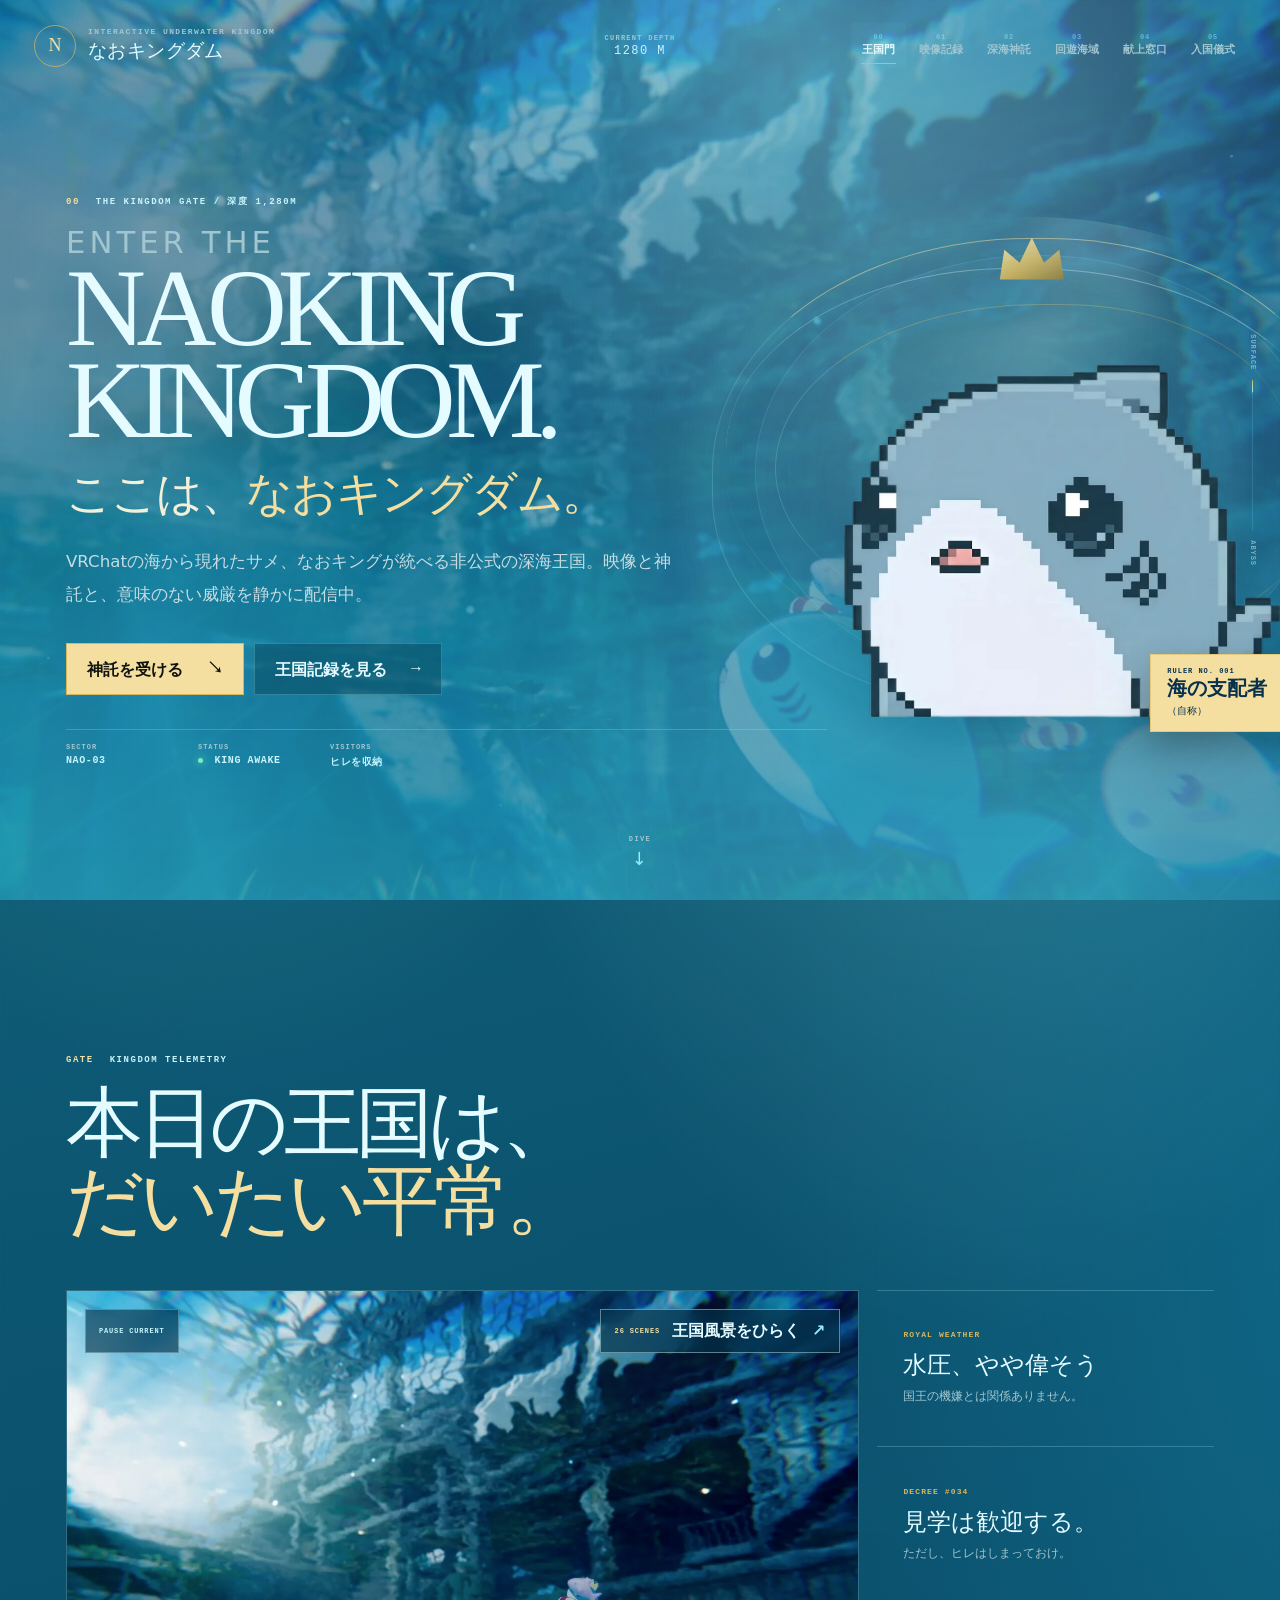
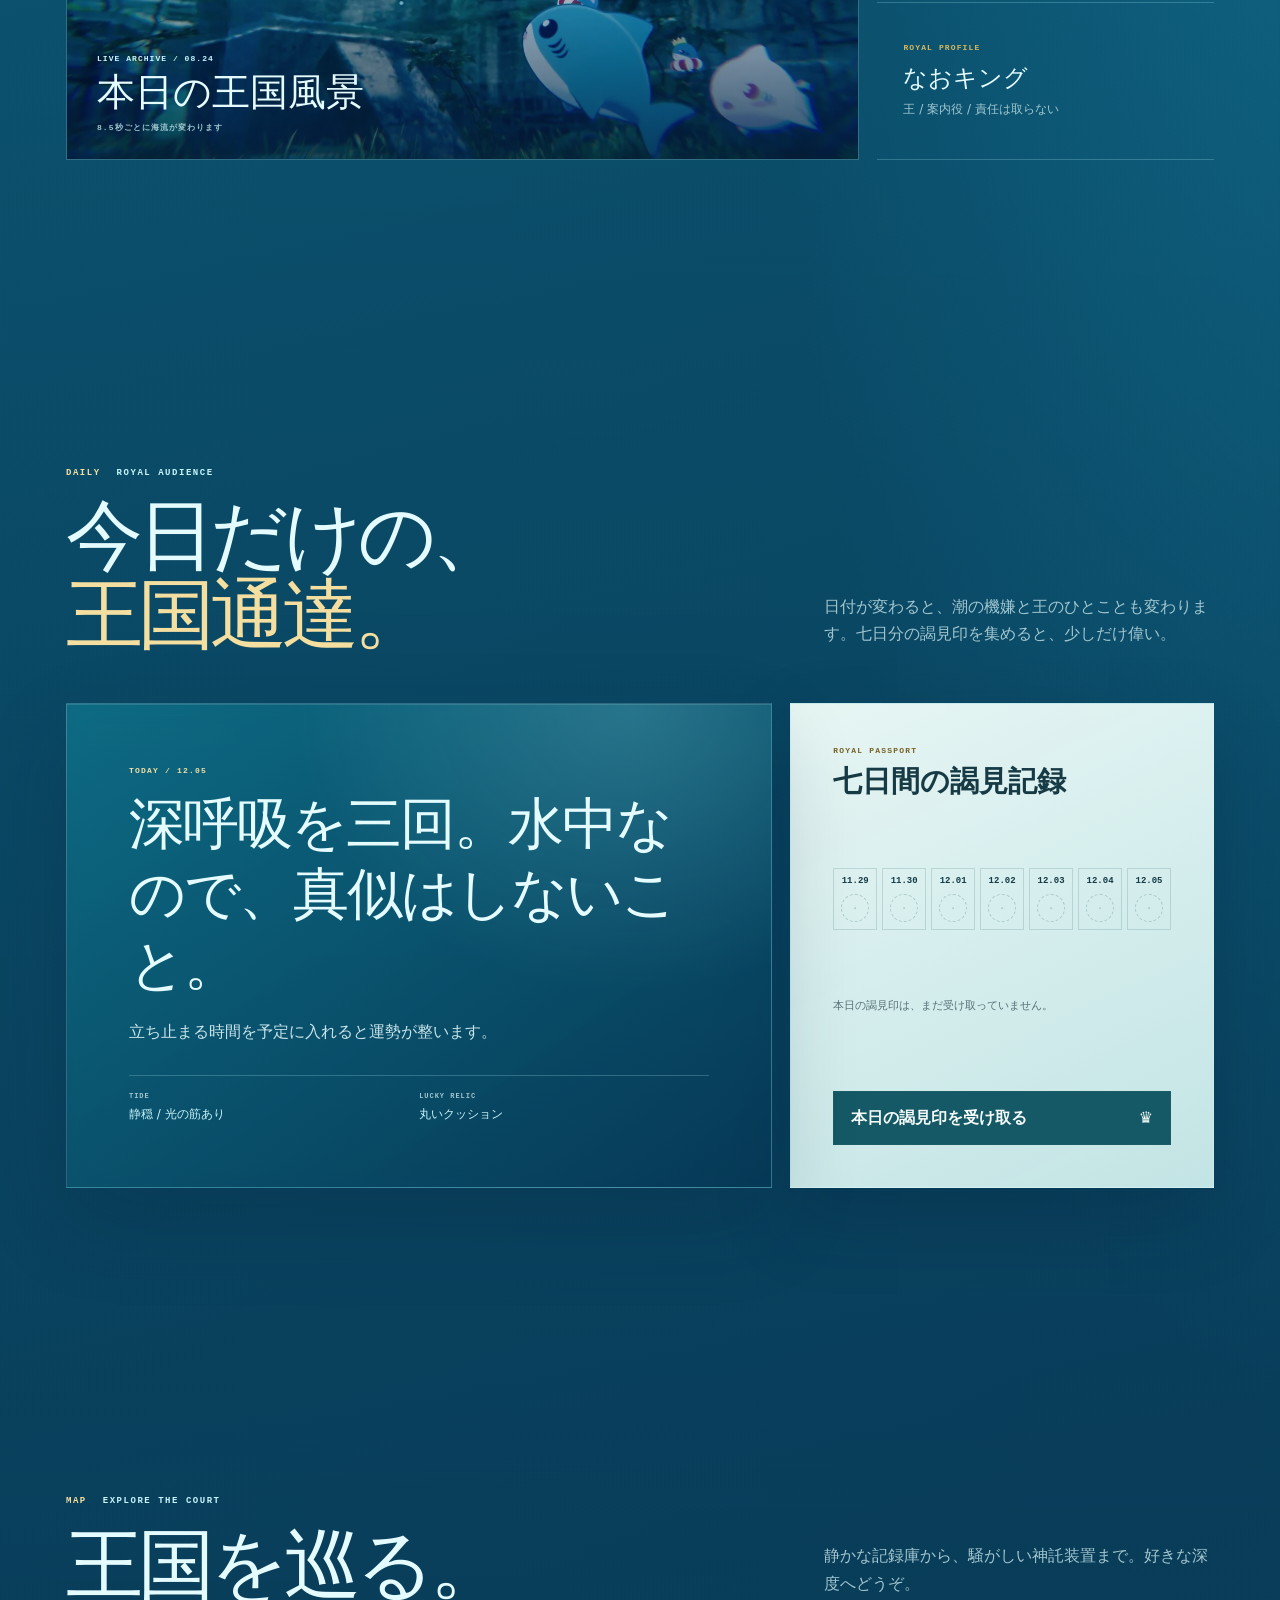
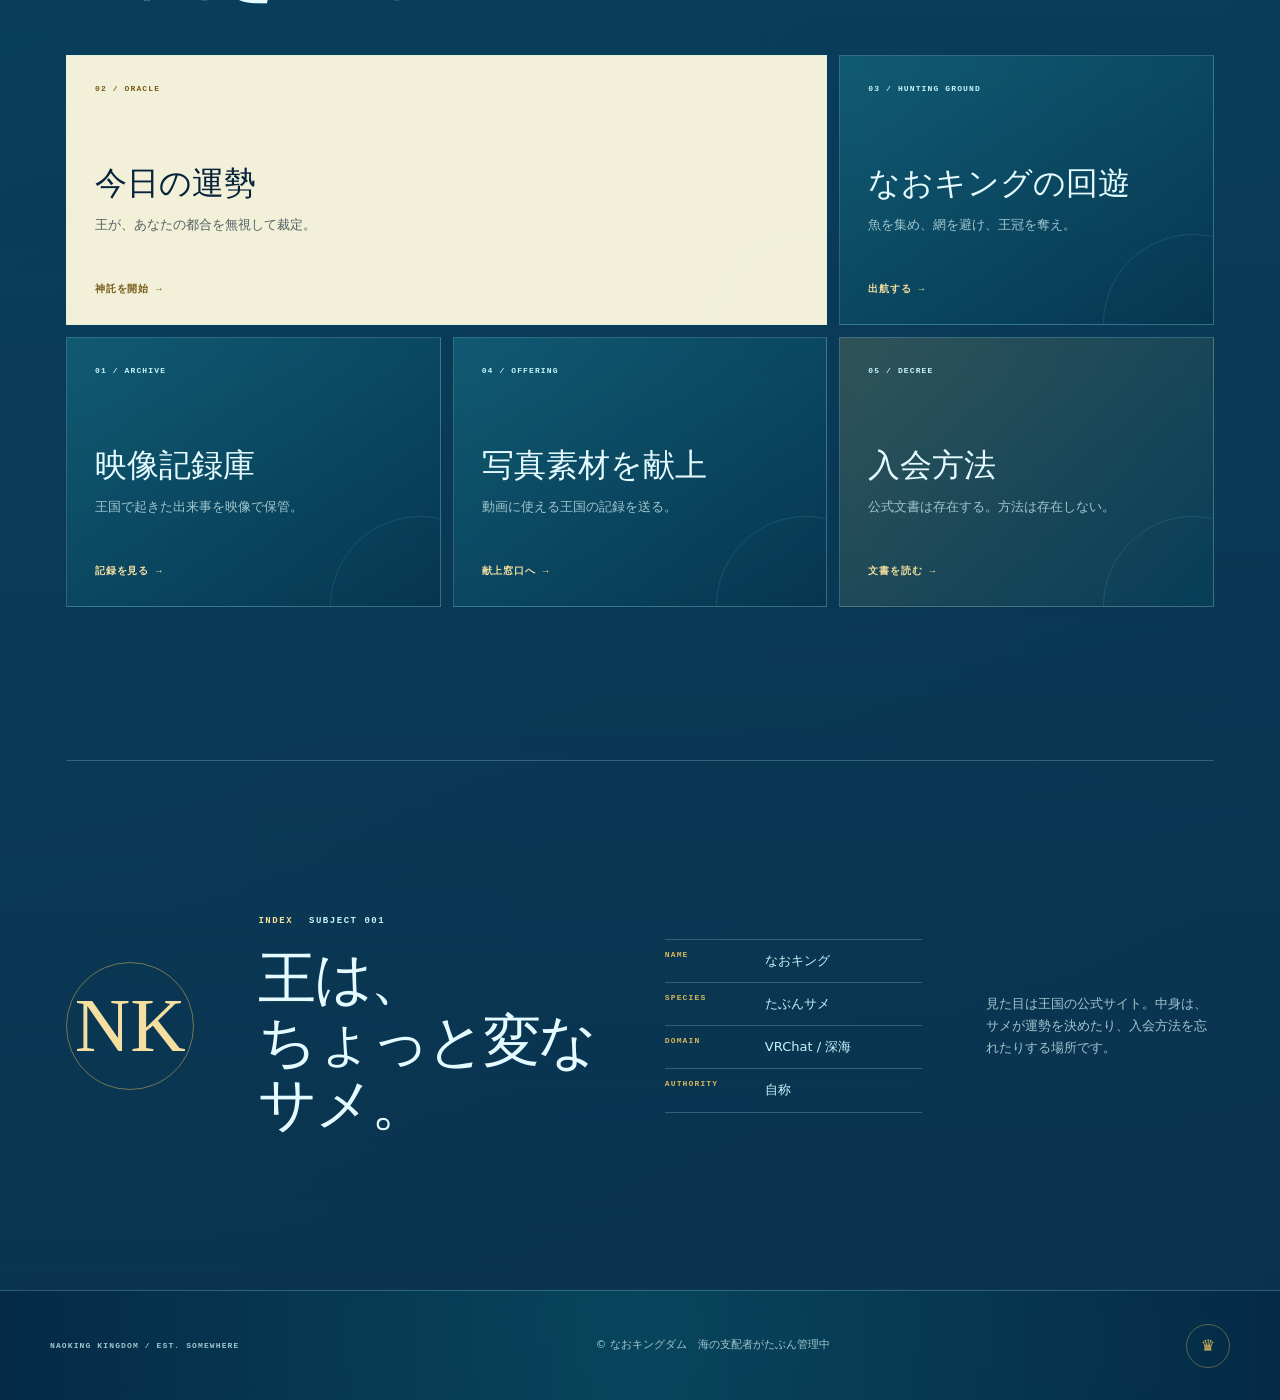
==== index.html @ c8aa62e6 "Polish oracle lifecycle and release notes" ====
<!doctype html>
<html lang="ja">
<head>
  <meta charset="utf-8">
  <meta name="viewport" content="width=device-width,initial-scale=1,viewport-fit=cover">
  <meta name="theme-color" content="#0a526d">
  <meta name="description" content="VRChatのサメ、なおキングが統べる架空の深海王国。映像、神託、回遊ゲーム、王国記録を公開中。">
  <meta property="og:type" content="website">
  <meta property="og:title" content="なおキングダム — Interactive Underwater Kingdom">
  <meta property="og:description" content="変なサメが統べる、漂って遊べるインタラクティブ海中王国。">
  <meta property="og:image" content="https://naoking3.github.io/naoking-fortune/assets/backgrounds/vrchat-01.webp">
  <meta property="og:image:width" content="1600">
  <meta property="og:image:height" content="900">
  <meta property="og:image:alt" content="深海に浮かぶ、なおキングダムの王国風景">
  <meta property="og:url" content="https://naoking3.github.io/naoking-fortune/">
  <meta name="twitter:card" content="summary_large_image">
  <meta name="twitter:title" content="なおキングダム — Interactive Underwater Kingdom">
  <meta name="twitter:description" content="変なサメが統べる、漂って遊べるインタラクティブ海中王国。">
  <meta name="twitter:image" content="https://naoking3.github.io/naoking-fortune/assets/backgrounds/vrchat-01.webp">
  <title>なおキングダム — Interactive Underwater Kingdom</title>
  <link rel="canonical" href="https://naoking3.github.io/naoking-fortune/">
  <link rel="icon" href="favicon.svg" type="image/svg+xml">
  <link rel="preload" href="assets/characters/naoking-hero.webp" as="image" type="image/webp">
  <link rel="preload" href="assets/backgrounds/vrchat-01.webp" as="image" type="image/webp">
  <link rel="stylesheet" href="deep-sea.css?v=20260830f">
  <link rel="stylesheet" href="kingdom-experience.css?v=20260830h">
  <link rel="stylesheet" href="roulette.css?v=20260830h">
  <link rel="stylesheet" href="deep-sea-game.css?v=20260830g">
</head>
<body data-page="home">
  <noscript><style>.opening{display:none!important}</style><p class="noscript-notice">JavaScriptが無効なため、王国門のみ表示しています。</p></noscript>
  <a class="skip-link" href="#main-content">本文へ潜る</a>
  <div class="photo-background" id="photo-background" aria-hidden="true"></div>
  <canvas id="signature-water" aria-hidden="true"></canvas>
  <div class="ocean-atmosphere" aria-hidden="true">
    <i class="caustic caustic-a"></i><i class="caustic caustic-b"></i>
    <i class="drift drift-a"></i><i class="drift drift-b"></i><i class="drift drift-c"></i><i class="drift drift-d"></i><i class="drift drift-e"></i><i class="drift drift-f"></i>
  </div>
  <div class="kingdom-event-layer" id="kingdom-event-layer" aria-hidden="true"><i></i><i></i><i></i></div>
  <div class="water-transition" id="water-transition" aria-hidden="true">
    <span class="transition-current"></span><i class="transition-pressure"></i><b id="transition-depth">1280 M</b>
  </div>

  <div class="opening" id="opening" role="dialog" aria-modal="true" aria-label="なおキングダムへ潜航中">
    <div class="opening-water" aria-hidden="true"><i></i><i></i><i></i><i></i><i></i><i></i></div>
    <div class="opening-film" aria-hidden="true">
      <span class="opening-surface-glow"></span>
      <i class="opening-ridge opening-ridge-a"></i><i class="opening-ridge opening-ridge-b"></i>
      <figure class="opening-king-pass"><img src="assets/characters/naoking-hero.webp" alt="" width="1120" height="1030"></figure>
      <div class="opening-film-cues"><span>SURFACE LOST</span><span>PRESSURE RISING</span><span>KINGDOM SIGNAL FOUND</span></div>
    </div>
    <div class="opening-horizon" aria-hidden="true"></div>
    <div class="opening-lockup">
      <p>NAOKING KINGDOM / GATE 00</p>
      <span class="opening-crest" aria-hidden="true">♛</span>
      <h1><em>なお</em>キングダム</h1>
      <div class="opening-depth"><i></i><span>DESCENDING TO THE ABYSS</span></div>
    </div>
    <div class="opening-meter" aria-hidden="true"><span>PRESSURE / DEPTH</span><b id="opening-depth-meter">0000 M</b></div>
    <button type="button" id="skip-opening">SKIP DIVE</button>
  </div>

  <header class="site-header" id="site-header">
    <a class="brand" href="#home" data-tab="home" aria-label="なおキングダム トップへ">
      <span class="brand-crest" aria-hidden="true">N</span>
      <span><small>INTERACTIVE UNDERWATER KINGDOM</small><b>なおキングダム</b></span>
    </a>
    <div class="header-depth" aria-hidden="true"><small>CURRENT DEPTH</small><b id="header-depth-value">0000 M</b></div>
    <button class="menu-button" id="menu-button" type="button" aria-expanded="false" aria-controls="site-nav">
      <span></span><span></span><small>MENU</small>
    </button>
    <nav id="site-nav" aria-label="王国内の移動">
      <button class="nav-link is-active" type="button" data-tab="home"><span>00</span>王国門</button>
      <button class="nav-link" type="button" data-tab="videos"><span>01</span>映像記録</button>
      <button class="nav-link" type="button" data-tab="fortune"><span>02</span>深海神託</button>
      <button class="nav-link" type="button" data-tab="game"><span>03</span>回遊海域</button>
      <button class="nav-link" type="button" data-tab="submit"><span>04</span>献上窓口</button>
      <button class="nav-link" type="button" data-tab="join"><span>05</span>入国儀式</button>
    </nav>
  </header>

  <aside class="depth-rail" aria-hidden="true">
    <span>SURFACE</span><i><b id="depth-progress"></b></i><span>ABYSS</span>
  </aside>

  <main id="main-content">
    <section class="page is-active" id="home" data-depth="1280" aria-labelledby="home-title">
      <div class="hero section-frame">
        <div class="hero-copy">
          <p class="kicker"><span>00</span> THE KINGDOM GATE / 深度 1,280M</p>
          <h1 id="home-title"><span>ENTER THE</span><strong>NAOKING<br>KINGDOM.</strong></h1>
          <p class="hero-japanese">ここは、<em>なおキングダム。</em></p>
          <p class="lead">VRChatの海から現れたサメ、なおキングが統べる非公式の深海王国。映像と神託と、意味のない威厳を静かに配信中。</p>
          <div class="hero-actions">
            <button class="action action-primary" type="button" data-tab="fortune">神託を受ける <span>↘</span></button>
            <button class="action action-quiet" type="button" data-tab="videos">王国記録を見る <span>→</span></button>
          </div>
          <dl class="hero-coordinates">
            <div><dt>SECTOR</dt><dd>NAO-03</dd></div>
            <div><dt>STATUS</dt><dd><i></i> KING AWAKE</dd></div>
            <div><dt>VISITORS</dt><dd>ヒレを収納</dd></div>
          </dl>
        </div>
        <figure class="hero-king">
          <div class="sovereign-signature" aria-hidden="true"><i></i><i></i><i></i><span></span><b></b></div>
          <img src="assets/characters/naoking-hero.webp" alt="海の支配者を自称するサメ、なおキング" width="1120" height="1030">
          <canvas class="royal-abyss-lens" id="royal-abyss-lens" aria-hidden="true"></canvas>
          <figcaption><small>RULER NO. 001</small><strong>海の支配者</strong><span>（自称）</span></figcaption>
        </figure>
        <button class="dive-cue" type="button" data-scroll-to="kingdom-overview"><span>DIVE</span><i>↓</i></button>
      </div>

      <section class="kingdom-overview section-frame" id="kingdom-overview" aria-labelledby="overview-title">
        <header class="section-heading">
          <p class="kicker"><span>GATE</span> KINGDOM TELEMETRY</p>
          <h2 id="overview-title">本日の王国は、<br><em>だいたい平常。</em></h2>
        </header>
        <div class="royal-grid">
          <article class="snapshot-card">
            <div class="snapshot-media">
              <img class="snapshot-photo is-visible" src="assets/backgrounds/vrchat-01.webp" alt="なおキングダムのVRChat風景" width="1600" height="900">
              <img class="snapshot-photo" src="assets/backgrounds/vrchat-02.webp" alt="" width="1600" height="900" aria-hidden="true">
            </div>
            <div class="snapshot-caption"><span>LIVE ARCHIVE / 08.24</span><strong>本日の王国風景</strong><small>8.5秒ごとに海流が変わります</small></div>
            <button class="snapshot-pause" id="photo-rotation-toggle" type="button" aria-pressed="false">PAUSE CURRENT</button>
            <button class="snapshot-expand" id="photo-gallery-open" type="button"><span>26 SCENES</span>王国風景をひらく <i>↗</i></button>
          </article>
          <div class="royal-status">
            <article><span>ROYAL WEATHER</span><strong id="kingdom-condition">水圧、やや偉そう</strong><p>国王の機嫌とは関係ありません。</p></article>
            <article><span>DECREE #034</span><strong>見学は歓迎する。</strong><p>ただし、ヒレはしまっておけ。</p></article>
            <article><span>ROYAL PROFILE</span><strong>なおキング</strong><p>王 / 案内役 / 責任は取らない</p></article>
          </div>
        </div>
      </section>

      <section class="daily-audience section-frame" aria-labelledby="daily-title">
        <header class="section-heading heading-inline">
          <div><p class="kicker"><span>DAILY</span> ROYAL AUDIENCE</p><h2 id="daily-title">今日だけの、<br><em>王国通達。</em></h2></div>
          <p>日付が変わると、潮の機嫌と王のひとことも変わります。七日分の謁見印を集めると、少しだけ偉い。</p>
        </header>
        <div class="daily-grid">
          <article class="daily-decree">
            <span id="daily-date">TODAY / --.--</span>
            <strong id="daily-decree">本日の通達を受信中</strong>
            <p id="daily-detail">海流を測定しています。</p>
            <dl><div><dt>TIDE</dt><dd id="daily-tide">観測中</dd></div><div><dt>LUCKY RELIC</dt><dd id="daily-relic">王冠</dd></div></dl>
          </article>
          <article class="royal-passport">
            <div><span>ROYAL PASSPORT</span><strong>七日間の謁見記録</strong></div>
            <ol id="passport-stamps" aria-label="直近七日分の謁見印"></ol>
            <p id="passport-status" aria-live="polite">本日の謁見印は、まだ受け取っていません。</p>
            <button type="button" id="daily-stamp">本日の謁見印を受け取る <span>♛</span></button>
          </article>
        </div>
      </section>

      <section class="portal-section section-frame" aria-labelledby="portal-title">
        <header class="section-heading heading-inline">
          <div><p class="kicker"><span>MAP</span> EXPLORE THE COURT</p><h2 id="portal-title">王国を巡る。</h2></div>
          <p>静かな記録庫から、騒がしい神託装置まで。好きな深度へどうぞ。</p>
        </header>
        <div class="portal-grid">
          <button class="portal portal-featured" type="button" data-tab="fortune"><span>02 / ORACLE</span><b>今日の運勢</b><p>王が、あなたの都合を無視して裁定。</p><i>神託を開始 →</i></button>
          <button class="portal" type="button" data-tab="game"><span>03 / HUNTING GROUND</span><b>なおキングの回遊</b><p>魚を集め、網を避け、王冠を奪え。</p><i>出航する →</i></button>
          <button class="portal" type="button" data-tab="videos"><span>01 / ARCHIVE</span><b>映像記録庫</b><p>王国で起きた出来事を映像で保管。</p><i>記録を見る →</i></button>
          <button class="portal" type="button" data-tab="submit"><span>04 / OFFERING</span><b>写真素材を献上</b><p>動画に使える王国の記録を送る。</p><i>献上窓口へ →</i></button>
          <button class="portal portal-document" type="button" data-tab="join"><span>05 / DECREE</span><b>入会方法</b><p>公式文書は存在する。方法は存在しない。</p><i>文書を読む →</i></button>
        </div>
      </section>

      <section class="royal-index section-frame" aria-labelledby="index-title">
        <div class="index-mark" aria-hidden="true">NK</div>
        <div><p class="kicker"><span>INDEX</span> SUBJECT 001</p><h2 id="index-title">王は、<br>ちょっと変なサメ。</h2></div>
        <dl>
          <div><dt>NAME</dt><dd>なおキング</dd></div><div><dt>SPECIES</dt><dd>たぶんサメ</dd></div><div><dt>DOMAIN</dt><dd>VRChat / 深海</dd></div><div><dt>AUTHORITY</dt><dd>自称</dd></div>
        </dl>
        <p>見た目は王国の公式サイト。中身は、サメが運勢を決めたり、入会方法を忘れたりする場所です。</p>
      </section>
    </section>

    <section class="page" id="videos" data-depth="2360" aria-labelledby="videos-title" hidden>
      <div class="page-hero section-frame"><p class="kicker"><span>01</span> ROYAL MOTION ARCHIVE</p><h1 id="videos-title">王国<br><em>映像記録。</em></h1><p>なおキングダムで起きた出来事を、記録係が逃げ出す前に保存しています。</p></div>
      <div class="archive-layout section-frame">
        <article class="featured-film">
          <div class="film-frame"><iframe src="https://www.youtube.com/embed/ur3w4qmnQW8" title="なおキングダム 最新映像記録" loading="lazy" allow="accelerometer; autoplay; clipboard-write; encrypted-media; gyroscope; picture-in-picture; web-share" allowfullscreen></iframe><span>FEATURED / RECORD 001</span></div>
          <div class="film-copy"><p class="kicker">LATEST DISPATCH</p><h2>なおキングダム、<br>最新の映像記録。</h2><p>海のどこかで撮影された、王国の公式っぽい記録。最後まで見ても、入会方法は分かりません。</p><a class="action action-primary" href="https://www.youtube.com/watch?v=ur3w4qmnQW8" target="_blank" rel="noreferrer">YOUTUBEで視聴 <span>↗</span></a></div>
        </article>
        <div class="archive-ledger"><article><span>RECORD 002 / CLASSIFIED</span><b>次の記録を編集中</b><p>映像は存在する。完成日は深海に沈んでいる。</p></article><article><span>RECORD 003 / MISSING</span><b>記録係、行方不明</b><p>戻り次第、過去映像の整理を始める予定。</p></article></div>
      </div>
    </section>

    <section class="page" id="fortune" data-depth="4810" aria-labelledby="fortune-title" hidden>
      <div class="page-hero oracle-hero section-frame"><div><p class="kicker"><span>02</span> THE SOVEREIGN ORACLE</p><h1 id="fortune-title">深海<br><em>神託装置。</em></h1></div><p>結果は一度だけ確定し、王国の演出装置を経てあなたへ届きます。連打は王への反逆です。</p></div>
      <div class="oracle-layout section-frame">
        <div class="fortune-card" id="card">
          <div class="machine-plate"><span>NAOKING ORACLE // UNIT 03</span><i>ONLINE</i></div>
          <div class="roulette-marquee" aria-hidden="true"><i></i><i></i><i></i><i></i><i></i><i></i><i></i><i></i><i></i><i></i><i></i><i></i></div>
          <div class="slot-window" id="slot" aria-label="今日の運勢"><div class="pointer" aria-hidden="true">▼</div><div class="roulette-flare" aria-hidden="true"></div><div class="slot-reel" id="reel"><div class="shark-tile"><img class="shark-face" id="shark" src="assets/characters/naoking-1.webp" alt="なおキング"></div></div></div>
          <p class="roulette-status" id="roulette-status">JUDGMENT SYSTEM / READY</p>
          <div class="result" aria-live="polite" aria-busy="false"><span>本日のサメ式判定</span><strong id="fortune-name">海の支配者</strong><p id="message">ボタンを押せ。なおキングが、あなたの都合を見ずに今日の運勢を決める。</p></div>
          <button type="button" id="spin"><span>運命を回す</span><small>HOLD YOUR BREATH</small></button>
          <p class="footnote">※ なおキングは結果に責任を取りません。王なので。</p><div class="blast" id="blast" hidden><b>反逆検知</b><span>おい、連打するな。</span></div>
        </div>
        <aside class="oracle-notes"><header><span>JUDGMENT PROTOCOL</span><b>神託を受ける前に</b></header><ol><li><span>01</span><p>深呼吸をする。効果は特にない。</p></li><li><span>02</span><p>一度だけボタンを押し、王を急かさない。</p></li><li><span>03</span><p>結果を受け入れる。異議申立先はない。</p></li></ol><div class="oracle-history"><span>RECENT JUDGMENTS</span><ul id="fortune-history"><li>まだ神託はありません</li></ul></div><p class="oracle-odds"><i></i>特殊信号は通常判定とは独立して観測されます。</p></aside>
      </div>
    </section>

    <section class="page" id="game" data-depth="3280" aria-labelledby="game-title" hidden>
      <div class="page-hero game-page-hero section-frame"><div><p class="kicker"><span>03</span> ROYAL HUNTING GROUND</p><h1 id="game-title">なおキングの<br><em>回遊。</em></h1></div><p>魚を食べ、コンボを繋ぎ、王冠でフィーバー。網と岩は王様にも平等に危険です。</p></div>
      <div class="game-shell deep-sea-game section-frame">
        <div class="game-topline"><span>EXPEDITION // SECTOR 7</span><strong id="game-state" aria-live="polite">出航待機中</strong><b id="game-rank">未判定</b></div>
        <div class="game-hud"><div><small>TIME</small><b id="game-time">30.0</b></div><div><small>SCORE</small><b id="game-score">00000</b></div><div><small>COMBO</small><b id="game-combo">× 1</b></div><div><small>BEST</small><b id="game-high-score">00000</b></div></div>
        <div class="game-stage"><canvas id="game-canvas" width="960" height="540" aria-label="なおキングを操作して魚を集める回遊ゲーム"></canvas><div class="game-curtain" id="game-curtain"><p>ABYSSAL HUNT</p><strong>王様、自力で魚を取る。</strong><small>矢印キー / A・D / 画面ボタンで移動</small></div></div>
        <div class="game-actions"><button class="action action-primary" id="start-game" type="button">回遊を始める <span>→</span></button><div class="game-controls"><button id="left-control" type="button" aria-label="左へ泳ぐ">← <span>LEFT</span></button><button id="right-control" type="button" aria-label="右へ泳ぐ"><span>RIGHT</span> →</button></div></div>
        <p class="game-help">小魚 +12 / マグロ +28 / 真珠 +42 / 王冠 +100・フィーバー。コンボとフィーバーで得点倍率が上がります。</p>
      </div>
    </section>

    <section class="page" id="submit" data-depth="6120" aria-labelledby="submit-title" hidden>
      <div class="page-hero offering-hero section-frame"><div><p class="kicker"><span>04</span> ROYAL MATERIAL OFFERING</p><h1 id="submit-title">写真素材<br><em>献上窓口。</em></h1></div><p>あなたが撮影した王国の記録を、動画素材としてなおキングへ献上できます。</p></div>
      <div class="offering-layout section-frame">
        <aside class="offering-guidance"><span>OFFERING PROTOCOL</span><h2>送る前に、<br>三つだけ確認。</h2><ul><li>自分で撮影した、または使用許可がある</li><li>動画・SNSで使用される可能性に同意する</li><li>JPEG / PNG / WebP、10MB以内</li></ul><p>採用の保証はありません。王の気まぐれです。</p><p class="privacy-note">写真・投稿日時・任意のニックネームは管理者用の記録庫に保存されます。削除を希望する場合は、なおキングへ直接お知らせください。</p></aside>
        <div class="submit-frame" id="submit-frame"><form class="photo-submit-form" id="photo-submit-form">
          <label class="file-drop" for="photo-file"><span class="file-index">01 / IMAGE</span><strong>写真を選ぶ</strong><small>DROP OR TAP TO SELECT</small><img class="photo-preview" id="photo-preview" alt="選択した写真のプレビュー" hidden><span class="photo-preview-name" id="photo-preview-name" hidden></span><input id="photo-file" name="photo" type="file" accept="image/jpeg,image/png,image/webp" required></label>
          <label class="field-label"><span>02 / CREDIT</span>撮影者名・ニックネーム（任意）<input id="photo-credit" name="credit" type="text" maxlength="50" placeholder="例：なおキングの民" autocomplete="nickname"></label>
          <label class="offering-trap" aria-hidden="true">この欄は空のままにしてください<input id="photo-company" name="company" type="text" tabindex="-1" autocomplete="off"></label>
          <label class="usage-check"><input id="photo-consent" type="checkbox" required><span>自分で撮影した、または使用許可のある写真であり、なおキングダムの動画・SNSで使われる場合があることに同意します。</span></label>
          <button class="submit-photo-button" type="submit">写真を献上する <span>↗</span></button><p class="submit-status" id="submit-status" aria-live="polite">選んだ写真は、王様が気まぐれに確認します。</p>
        </form></div>
      </div>
      <section class="frame-studio section-frame" aria-labelledby="frame-studio-title">
        <header class="frame-studio-copy"><p class="kicker"><span>CREATOR TOOL</span> ROYAL FRAME STUDIO</p><h2 id="frame-studio-title">VRChatの一枚を、<br><em>王国記録に。</em></h2><p>写真はブラウザの中だけで加工され、アップロードされません。三つの王国フレームから選んで保存できます。</p></header>
        <div class="frame-studio-workbench">
          <div class="frame-canvas-wrap"><canvas id="frame-canvas" width="1600" height="900" aria-label="王国フレーム付き写真のプレビュー">このブラウザは写真フレームのプレビューに対応していません。</canvas><p id="frame-empty" aria-live="polite">写真を選ぶと、ここに王国記録が現れます。</p></div>
          <div class="frame-controls">
            <label class="frame-file" for="frame-file"><span>01 / SOURCE</span><strong>VRChat写真を選ぶ</strong><input id="frame-file" type="file" accept="image/jpeg,image/png,image/webp"></label>
            <fieldset><legend>02 / FRAME</legend><button class="is-active" type="button" data-frame-style="abyss">ABYSSAL GOLD</button><button type="button" data-frame-style="surface">SURFACE LIGHT</button><button type="button" data-frame-style="archive">ROYAL ARCHIVE</button></fieldset>
            <button class="frame-download" id="frame-download" type="button" disabled>王国記録を保存する <span>↓</span></button>
          </div>
        </div>
      </section>
    </section>

    <section class="page" id="join" data-depth="8050" aria-labelledby="join-title" hidden>
      <div class="page-hero decree-hero section-frame"><div><p class="kicker"><span>05</span> ROYAL DECREE / DOCUMENT 404</p><h1 id="join-title">なおキングダム<br><em>入会方法。</em></h1></div><p>王国の公式記録によれば、入会には所定の手続きが必要です。所定の意味は非公開です。</p></div>
      <article class="decree section-frame">
        <header><div class="decree-seal">王</div><div><span>ABYSSAL COURT — OFFICIAL DOCUMENT</span><h2>王国入会に関する布告</h2></div><b>CLASSIFIED</b></header>
        <ol class="decree-steps"><li><span>第一条</span><div><h3>所定の門を探す</h3><p>門の所在地は非公開です。門が存在するかどうかも、現在確認中です。</p></div><i>STATUS / MISSING</i></li><li><span>第二条</span><div><h3>所定の者に会う</h3><p>所定の者は不在です。帰還予定は「所定の時刻」と記録されています。</p></div><i>STATUS / AWAY</i></li><li><span>最終条</span><div><h3>入会したことにする</h3><p>ここまで読んだ者は、たぶん入会できています。王への報告は不要です。</p></div><i>STATUS / MAYBE</i></li></ol>
        <footer><p>結論</p><strong>入会方法は、<em>完全に謎。</em></strong><small>なおキングも、よく分かっていません。</small></footer>
      </article>
    </section>
  </main>

  <footer class="site-footer"><span>NAOKING KINGDOM / EST. SOMEWHERE</span><p>© なおキングダム　海の支配者がたぶん管理中</p><button type="button" id="crest-secret" aria-label="王冠の紋章">♛</button></footer>
  <div class="secret-decree" id="secret-decree" role="status" aria-live="polite" hidden>秘密通達：今日はもう十分えらい。海へ帰れ。</div>

  <dialog class="kingdom-gallery" id="kingdom-gallery" aria-labelledby="gallery-title">
    <div class="gallery-shell">
      <header><p class="kicker"><span>ROYAL SCENERY</span> 26 LINKED MEMORIES</p><h2 id="gallery-title">王国風景記録庫。</h2><button type="button" id="gallery-close" aria-label="写真記録庫を閉じる">CLOSE <span>×</span></button></header>
      <figure><img id="gallery-image" src="assets/backgrounds/vrchat-01.webp" alt="なおキングダムの王国風景 1" width="1600" height="900"><figcaption aria-live="polite"><span id="gallery-counter">SCENE 01 / 26</span><strong id="gallery-caption">潮目の向こうにある王国</strong><small>選んだ風景はサイト背景にも反映されます</small></figcaption></figure>
      <div class="gallery-navigation"><button type="button" id="gallery-prev">← 前の風景</button><button type="button" id="gallery-next">次の風景 →</button></div>
      <div class="gallery-strip" id="gallery-strip" aria-label="王国風景一覧"></div>
    </div>
  </dialog>

  <script src="signature-water.js?v=20260830f" defer></script><script src="site.js?v=20260830f" defer></script><script src="photo-background.js?v=20260830d" defer></script><script src="royal-abyss-lens.js?v=20260830h" defer></script><script src="kingdom-experience.js?v=20260830h" defer></script><script src="submission.js?v=20260824d" defer></script><script src="roulette-controller.js?v=20260830h" defer></script><script src="deep-sea-game.js?v=20260830h" defer></script>
</body>
</html>
---- deep-sea.css ----
@charset "UTF-8";

:root {
  --abyss: #06233b;
  --trench: #07314d;
  --navy: #0b4660;
  --water-mid: #0b5b73;
  --water-light: #73d5e6;
  --cyan: #8defff;
  --cyan-soft: #c8f5fb;
  --mist: #e4fbff;
  --pearl: #f2f0d8;
  --gold: #d8b75b;
  --gold-light: #f4dfa0;
  --coral: #ee796a;
  --muted: #a1c6cf;
  --line: rgba(174, 238, 246, .24);
  --surface: rgba(7, 57, 76, .62);
  --surface-solid: #0a4560;
  --display: "Yu Mincho", "Hiragino Mincho ProN", "Hiragino Mincho Pro", "Noto Serif JP", serif;
  --sans: "Noto Sans JP", "Yu Gothic", "Hiragino Kaku Gothic ProN", system-ui, sans-serif;
  --mono: "Cascadia Mono", "SFMono-Regular", Consolas, monospace;
  --frame: min(1180px, calc(100vw - 132px));
  --ease-water: cubic-bezier(.22, .61, .36, 1);
  color-scheme: dark;
}

*, *::before, *::after { box-sizing: border-box; }
html { min-width: 320px; overflow-x: hidden; scroll-behavior: smooth; background: var(--abyss); }
body {
  min-width: 320px;
  min-height: 100vh;
  margin: 0;
  overflow-x: hidden;
  color: var(--mist);
  background:
    radial-gradient(ellipse 88% 56% at 18% -8%, rgba(110, 229, 244, .36), transparent 57%),
    radial-gradient(ellipse 66% 58% at 102% 28%, rgba(22, 143, 181, .34), transparent 64%),
    linear-gradient(165deg, #14677d 0%, #0a506d 27%, #073d5a 61%, #062b48 100%);
  font-family: var(--sans);
  font-size: 16px;
  line-height: 1.7;
  text-rendering: optimizeLegibility;
  -webkit-font-smoothing: antialiased;
}
body::before {
  content: "";
  position: fixed;
  z-index: 0;
  inset: 0;
  pointer-events: none;
  background: linear-gradient(166deg, rgba(110, 231, 244, .11), transparent 26%, rgba(5, 37, 67, .17) 76%);
}
body.menu-open { overflow: hidden; }
button, input { font: inherit; }
button, a { -webkit-tap-highlight-color: transparent; }
button { color: inherit; }
img { max-width: 100%; }
::selection { color: var(--abyss); background: var(--gold-light); }
[hidden] { display: none !important; }
.noscript-notice { position: relative; z-index: 950; margin: 0; padding: 12px 20px; color: var(--abyss); background: var(--gold-light); text-align: center; }

.skip-link {
  position: fixed;
  z-index: 1000;
  top: 12px;
  left: 12px;
  padding: 12px 18px;
  color: var(--abyss);
  background: var(--gold-light);
  text-decoration: none;
  transform: translateY(-160%);
  transition: transform .2s ease;
}
.skip-link:focus { transform: none; }
:focus-visible { outline: 2px solid var(--gold-light); outline-offset: 4px; }

.photo-background {
  position: fixed;
  z-index: 0;
  inset: 0;
  overflow: hidden;
  background: linear-gradient(145deg, #0c6e87, #0a4565 48%, #082b4d);
}
.photo-background::before, .photo-background::after {
  content: "";
  position: absolute;
  z-index: 3;
  inset: 0;
  pointer-events: none;
}
.photo-background::before { background: linear-gradient(180deg, rgba(6,57,78,.18), rgba(4,42,68,.46) 64%, rgba(5,30,60,.64)); }
.photo-background::after { background: radial-gradient(ellipse at 62% 8%, rgba(157,244,252,.32), transparent 40%), radial-gradient(ellipse at 8% 74%, rgba(18,169,194,.24), transparent 48%), linear-gradient(90deg, rgba(4,41,66,.28), transparent 44%, rgba(4,25,54,.17)); }
.photo-layer {
  position: absolute;
  inset: -3%;
  opacity: 0;
  background-position: var(--photo-x, 50%) center;
  background-size: cover;
  filter: saturate(1.08) contrast(.96) brightness(.96) sepia(.05) hue-rotate(2deg);
  transform: scale(1.035);
  transition: opacity 1.8s ease, transform 9s linear;
}
.photo-layer.is-visible { opacity: 1; transform: scale(1.085); animation: photo-breathe 19s var(--ease-water) infinite alternate; }

.ocean-atmosphere { position: fixed; z-index: 1; inset: 0; overflow: hidden; pointer-events: none; }
.ocean-atmosphere::before, .ocean-atmosphere::after { content: ""; position: absolute; inset: -18%; pointer-events: none; }
.ocean-atmosphere::before {
  opacity: .34;
  background:
    linear-gradient(111deg, transparent 15%, rgba(193, 250, 255, .14) 31%, transparent 46%),
    linear-gradient(120deg, transparent 48%, rgba(124, 224, 239, .11) 62%, transparent 78%);
  filter: blur(13px);
  transform: rotate(-4deg) scale(1.08);
  animation: light-sway 18s var(--ease-water) infinite alternate;
}
.ocean-atmosphere::after {
  opacity: .42;
  background:
    radial-gradient(circle at 7% 18%, rgba(207, 251, 255, .7) 0 .7px, transparent 1.6px),
    radial-gradient(circle at 16% 67%, rgba(140, 226, 239, .48) 0 1px, transparent 2px),
    radial-gradient(circle at 27% 36%, rgba(207, 251, 255, .42) 0 .6px, transparent 1.4px),
    radial-gradient(circle at 42% 79%, rgba(129, 214, 232, .44) 0 1px, transparent 2px),
    radial-gradient(circle at 58% 14%, rgba(215, 253, 255, .52) 0 .8px, transparent 1.7px),
    radial-gradient(circle at 71% 54%, rgba(139, 226, 240, .48) 0 .6px, transparent 1.4px),
    radial-gradient(circle at 84% 26%, rgba(215, 253, 255, .58) 0 .9px, transparent 1.8px),
    radial-gradient(circle at 93% 75%, rgba(135, 215, 236, .42) 0 .7px, transparent 1.6px);
  animation: particle-drift 30s ease-in-out infinite alternate;
}
.caustic { position: absolute; width: 70vw; height: 40vw; border-radius: 50%; opacity: .18; filter: blur(46px); mix-blend-mode: screen; }
.caustic-a { top: -22vw; right: -12vw; background: radial-gradient(ellipse at 46% 54%, transparent 0 21%, rgba(167,245,252,.32) 29%, transparent 41%, rgba(119,219,236,.18) 49%, transparent 65%); animation: caustic-drift 19s var(--ease-water) infinite alternate; }
.caustic-b { bottom: -28vw; left: -18vw; background: radial-gradient(ellipse at 58% 38%, rgba(57,181,207,.48), rgba(24,136,173,.2) 36%, transparent 69%); animation: caustic-drift 23s var(--ease-water) -8s infinite alternate-reverse; }
.drift { position: absolute; border: 1px solid rgba(179, 241, 247, .32); border-radius: 50%; background: radial-gradient(circle at 33% 28%, rgba(235, 255, 255, .35), rgba(151, 228, 240, .07) 43%, transparent 62%); box-shadow: inset 1px 1px 2px rgba(237, 255, 255, .22), 0 0 8px rgba(119, 212, 230, .09); filter: blur(.15px); opacity: 0; animation: bubble-rise var(--bubble-time, 18s) ease-in infinite; }
.drift-a { left: 9%; bottom: -7%; width: 5px; height: 5px; --bubble-time: 21s; animation-delay: -3s; }
.drift-b { left: 79%; bottom: -9%; width: 13px; height: 13px; --bubble-time: 25s; animation-delay: -12s; }
.drift-c { left: 64%; bottom: -5%; width: 3px; height: 3px; --bubble-time: 17s; animation-delay: -7s; }
.drift-d { left: 31%; bottom: -10%; width: 8px; height: 8px; --bubble-time: 27s; animation-delay: -19s; }
.drift-e { left: 92%; bottom: -6%; width: 4px; height: 4px; --bubble-time: 20s; animation-delay: -15s; }
.drift-f { left: 48%; bottom: -8%; width: 10px; height: 10px; --bubble-time: 29s; animation-delay: -23s; }
@keyframes caustic-drift { to { transform: translate3d(-5%, 9%, 0) rotate(8deg) scale(1.1); } }
@keyframes photo-breathe {
  from { background-position: var(--photo-x, 50%) 50%; filter: saturate(1.08) contrast(.96) brightness(.96) sepia(.05) hue-rotate(2deg); }
  to { background-position: calc(var(--photo-x, 50%) + 1.6%) 46%; filter: saturate(1.03) contrast(.95) brightness(1.01) sepia(.04) hue-rotate(3deg); }
}
@keyframes bubble-rise {
  0% { opacity: 0; transform: translate3d(0, 0, 0) scale(.72); }
  12% { opacity: .38; }
  38% { transform: translate3d(1.2vw, -34vh, 0) scale(.92); }
  68% { opacity: .28; transform: translate3d(-.8vw, -68vh, 0) scale(1.08); }
  100% { opacity: 0; transform: translate3d(1.8vw, -112vh, 0) scale(1.28); }
}
@keyframes light-sway { to { transform: rotate(-1deg) translate3d(-3%, 5%, 0) scale(1.12); } }
@keyframes particle-drift { to { transform: translate3d(-2%, -4%, 0); opacity: .25; } }

.opening {
  position: fixed;
  z-index: 900;
  inset: 0;
  display: grid;
  place-items: center;
  overflow: hidden;
  color: var(--mist);
  isolation: isolate;
  background:
    radial-gradient(ellipse 72% 56% at 52% -5%, rgba(157, 241, 247, .28), transparent 57%),
    linear-gradient(180deg, rgba(17, 112, 136, .78), rgba(7, 67, 99, .84) 54%, rgba(5, 39, 76, .91));
  backdrop-filter: blur(3px) saturate(.94);
  transition: opacity .75s ease, visibility .75s;
}
.opening.is-finished { visibility: hidden; opacity: 0; pointer-events: none; }
.opening::before, .opening::after { content: ""; position: absolute; z-index: -1; pointer-events: none; }
.opening::before {
  inset: -18%;
  opacity: .55;
  background:
    linear-gradient(110deg, transparent 22%, rgba(219, 254, 255, .18) 38%, transparent 50%),
    linear-gradient(122deg, transparent 49%, rgba(129, 225, 241, .15) 64%, transparent 79%);
  filter: blur(14px);
  animation: opening-current 7s var(--ease-water) infinite alternate;
}
.opening::after {
  width: 130vmax;
  height: 130vmax;
  top: 50%;
  left: 50%;
  border-radius: 50%;
  background: radial-gradient(ellipse at center, rgba(173, 246, 250, .12), transparent 30%, rgba(29, 144, 177, .12) 48%, transparent 67%);
  filter: blur(3px);
  transform: translate(-50%, -50%) scale(.72);
  animation: opening-depth 4.2s .1s var(--ease-water) both;
}
.opening-horizon { position: absolute; z-index: 1; left: 50%; top: 50%; width: 150vmax; height: 2px; background: linear-gradient(90deg, transparent, rgba(184,249,255,.48), transparent); box-shadow: 0 0 26px 4px rgba(91,225,249,.12); filter: blur(.4px); transform: translate(-50%, -50%) scaleX(0); animation: gate-open 2.2s .15s var(--ease-water) forwards; }
.opening-horizon::before { content: ""; position: absolute; left: 50%; top: 50%; width: 64vmin; aspect-ratio: 1; border: 1px solid rgba(159,239,248,.18); border-radius: 50%; transform: translate(-50%, -50%) scale(.15); animation: pressure-ring 2.4s .25s ease-out forwards; }
.opening-lockup { position: relative; z-index: 2; width: min(82vw, 760px); text-align: center; }
.opening-lockup > p { margin: 0 0 22px; color: var(--cyan); font: 700 10px/1 var(--mono); letter-spacing: .26em; }
.opening-crest { display: block; margin-bottom: -14px; color: var(--gold); font-size: 34px; opacity: 0; animation: opening-reveal .8s .45s forwards; }
.opening-lockup h1 { margin: 0; font: 400 clamp(42px, 9vw, 104px)/1 var(--display); letter-spacing: -.07em; opacity: 0; animation: opening-reveal .9s .55s forwards; }
.opening-lockup h1 em { color: var(--gold-light); font-style: normal; }
.opening-depth { display: flex; align-items: center; gap: 14px; max-width: 390px; margin: 30px auto 0; color: var(--muted); font: 700 9px/1 var(--mono); letter-spacing: .16em; }
.opening-depth i { position: relative; flex: 1; height: 1px; overflow: hidden; background: rgba(141,235,255,.18); }
.opening-depth i::after { content: ""; position: absolute; inset: 0; background: var(--cyan); transform: translateX(-100%); animation: loading-current 1.8s .5s var(--ease-water) forwards; }
.opening > button { position: absolute; right: 28px; bottom: 24px; padding: 8px; border: 0; color: var(--muted); background: none; font: 700 9px var(--mono); letter-spacing: .14em; cursor: pointer; }
@keyframes gate-open { 45% { transform: translate(-50%, -50%) scaleX(.08); } 100% { transform: translate(-50%, -50%) scaleX(1); opacity: .26; } }
@keyframes pressure-ring { to { opacity: 0; transform: translate(-50%, -50%) scale(2.4); } }
@keyframes opening-reveal { from { opacity: 0; transform: translateY(14px); filter: blur(8px); } to { opacity: 1; transform: none; filter: none; } }
@keyframes loading-current { to { transform: none; } }
@keyframes opening-current { to { transform: translate3d(-2%, 5%, 0) rotate(2deg) scale(1.06); } }
@keyframes opening-depth { to { transform: translate(-50%, -50%) scale(1.18); } }

.site-header {
  position: fixed;
  z-index: 100;
  top: 0;
  left: 0;
  display: grid;
  grid-template-columns: minmax(220px, 1fr) auto minmax(220px, 1fr);
  align-items: center;
  width: 100%;
  min-height: 92px;
  padding: 18px 34px;
  border-bottom: 1px solid transparent;
  transition: min-height .3s ease, padding .3s ease, background .3s ease, border-color .3s ease;
}
.site-header.is-condensed { min-height: 72px; padding-block: 12px; border-color: var(--line); background: rgba(6,47,70,.76); backdrop-filter: blur(18px) saturate(1.2); }
.brand { display: inline-flex; align-items: center; gap: 12px; width: max-content; color: var(--mist); text-decoration: none; }
.brand-crest { display: grid; width: 42px; aspect-ratio: 1; place-items: center; border: 1px solid rgba(216,183,91,.7); border-radius: 50%; color: var(--gold-light); font: 500 18px var(--display); }
.brand > span:last-child { display: grid; }
.brand small { color: var(--muted); font: 700 8px/1.2 var(--mono); letter-spacing: .18em; }
.brand b { font: 500 19px/1.45 var(--display); letter-spacing: .02em; }
.header-depth { display: grid; justify-items: center; gap: 2px; }
.header-depth small { color: var(--muted); font: 700 7px var(--mono); letter-spacing: .18em; }
.header-depth b { color: var(--cyan-soft); font: 500 12px var(--mono); letter-spacing: .12em; }
.site-header nav { display: flex; justify-self: end; align-items: center; gap: 2px; }
.nav-link { position: relative; display: grid; gap: 2px; padding: 10px 11px; border: 0; color: var(--muted); background: none; font: 700 11px/1.3 var(--sans); cursor: pointer; transition: color .2s ease, background .2s ease; }
.nav-link span { color: rgba(141,235,255,.52); font: 600 7px var(--mono); letter-spacing: .12em; }
.nav-link::after { content: ""; position: absolute; right: 10px; bottom: 4px; left: 10px; height: 1px; background: var(--gold); transform: scaleX(0); transform-origin: left; transition: transform .25s ease; }
.nav-link:hover, .nav-link.is-active { color: var(--mist); background: rgba(141,235,255,.05); }
.nav-link.is-active::after { transform: scaleX(1); }
.menu-button { display: none; }

.depth-rail { position: fixed; z-index: 50; top: 50%; right: 24px; display: grid; justify-items: center; gap: 10px; color: rgba(191,238,245,.55); font: 600 7px/1 var(--mono); letter-spacing: .13em; transform: translateY(-50%); }
.depth-rail > span { writing-mode: vertical-rl; }
.depth-rail > i { position: relative; display: block; width: 1px; height: 150px; background: rgba(141,235,255,.16); }
.depth-rail b { position: absolute; top: 0; left: 0; width: 1px; min-height: 8%; background: linear-gradient(var(--gold), var(--cyan)); box-shadow: 0 0 8px var(--cyan); transition: height .7s var(--ease-water); }

#main-content { position: relative; z-index: 2; min-height: 100vh; }
.page { position: relative; isolation: isolate; display: none; min-height: 100vh; padding-top: 92px; }
.page::before { content: ""; position: absolute; z-index: -1; inset: 0; pointer-events: none; background: var(--page-water, linear-gradient(180deg, rgba(15,113,137,.13), rgba(5,39,66,.18))); }
.page.is-active { display: block; animation: page-surface .7s var(--ease-water) both; }
#home { --page-water: radial-gradient(ellipse 64% 32% at 77% 8%, rgba(178,248,252,.25), transparent 68%), linear-gradient(180deg, rgba(27,143,164,.12), rgba(5,43,70,.12) 68%, rgba(5,34,61,.28)); }
#videos { --page-water: radial-gradient(ellipse 64% 42% at 10% 14%, rgba(112,223,238,.22), transparent 65%), linear-gradient(180deg, rgba(13,104,137,.26), rgba(5,35,69,.32)); }
#fortune { --page-water: radial-gradient(ellipse 52% 36% at 74% 16%, rgba(93,202,228,.2), transparent 65%), linear-gradient(180deg, rgba(10,78,121,.36), rgba(5,28,68,.42)); }
#game { --page-water: radial-gradient(ellipse 72% 40% at 30% 12%, rgba(108,230,220,.25), transparent 65%), linear-gradient(180deg, rgba(8,108,126,.34), rgba(4,43,73,.35)); }
#submit { --page-water: radial-gradient(ellipse 58% 42% at 88% 10%, rgba(148,237,242,.25), transparent 66%), linear-gradient(180deg, rgba(14,109,137,.26), rgba(5,45,70,.35)); }
#join { --page-water: radial-gradient(ellipse 52% 36% at 12% 16%, rgba(105,187,229,.18), transparent 68%), linear-gradient(180deg, rgba(9,68,112,.32), rgba(5,32,67,.45)); }
.section-frame { width: var(--frame); margin-inline: auto; }
.page h1[tabindex="-1"]:focus { outline: none; }
@keyframes page-surface { from { opacity: 0; transform: translateY(16px); } to { opacity: 1; transform: none; } }
.kicker { margin: 0 0 18px; color: var(--cyan-soft); font: 700 9px/1.5 var(--mono); letter-spacing: .17em; text-transform: uppercase; }
.kicker span { display: inline-block; margin-right: 9px; color: var(--gold-light); }
.lead { max-width: 650px; margin: 24px 0 0; color: #c6dce2; font-size: clamp(15px, 1.3vw, 18px); line-height: 2; }
.action { display: inline-flex; align-items: center; justify-content: space-between; gap: 24px; min-height: 52px; padding: 0 20px; border: 1px solid transparent; color: inherit; background: none; font-weight: 700; text-decoration: none; cursor: pointer; transition: transform .2s ease, color .2s ease, background .2s ease, border-color .2s ease; }
.action span { font-family: var(--mono); }
.action-primary { border-color: var(--gold); color: #10130f; background: var(--gold-light); }
.action-quiet { border-color: var(--line); background: rgba(7,66,88,.46); backdrop-filter: blur(8px); }
.action:hover { transform: translateY(-3px); }
.action-primary:hover { background: #fff0b7; }
.action-quiet:hover { border-color: rgba(141,235,255,.54); color: var(--cyan); }

.hero { position: relative; display: grid; grid-template-columns: minmax(0, 1.08fr) minmax(330px, .92fr); align-items: center; min-height: calc(100svh - 92px); padding: 5vh 0 8vh; }
.hero-copy { position: relative; z-index: 2; }
.hero h1 { margin: 0; }
.hero h1 > span { display: block; margin-bottom: 4px; color: var(--muted); font: 500 clamp(20px, 2.4vw, 34px)/1 var(--sans); letter-spacing: .13em; }
.hero h1 strong { display: block; color: var(--mist); font: 500 clamp(58px, 8.1vw, 124px)/.83 var(--display); letter-spacing: -.085em; text-shadow: 0 14px 44px rgba(0,8,14,.28); }
.hero-japanese { margin: 20px 0 0; color: var(--pearl); font: 500 clamp(28px, 3.6vw, 50px)/1.2 var(--display); letter-spacing: -.04em; }
.hero-japanese em { color: var(--gold-light); font-style: normal; }
.hero-actions { display: flex; flex-wrap: wrap; gap: 10px; margin-top: 32px; }
.hero-coordinates { display: flex; flex-wrap: wrap; gap: 0; margin: 34px 0 0; border-top: 1px solid var(--line); }
.hero-coordinates div { min-width: 132px; padding: 13px 28px 0 0; }
.hero-coordinates dt { color: var(--muted); font: 600 7px var(--mono); letter-spacing: .14em; }
.hero-coordinates dd { margin: 4px 0 0; color: var(--cyan-soft); font: 600 10px var(--mono); letter-spacing: .06em; }
.hero-coordinates dd i { display: inline-block; width: 5px; height: 5px; margin-right: 5px; border-radius: 50%; background: #75edbc; box-shadow: 0 0 8px #75edbc; }
.hero-king { position: relative; z-index: 1; width: min(100%, 540px); margin: 0 0 0 auto; text-align: center; }
.hero-king::before { content: ""; position: absolute; z-index: -1; inset: 8% 2% 12%; border: 1px solid rgba(141,235,255,.16); border-radius: 50%; background: radial-gradient(circle, rgba(59,178,202,.22), transparent 68%); box-shadow: inset 0 0 80px rgba(141,235,255,.08), 0 0 100px rgba(27,135,168,.12); }
.hero-king > img { display: block; width: 100%; height: auto; max-height: 64vh; object-fit: contain; filter: drop-shadow(0 34px 44px rgba(0,0,0,.46)); animation: sovereign-float 8s ease-in-out infinite; }
.hero-king figcaption { position: absolute; right: 2%; bottom: 4%; display: grid; min-width: 170px; padding: 12px 16px; border: 1px solid rgba(216,183,91,.52); color: var(--trench); background: var(--gold-light); text-align: left; box-shadow: 0 12px 32px rgba(0,0,0,.24); }
.hero-king figcaption small { font: 700 7px var(--mono); letter-spacing: .14em; }
.hero-king figcaption strong { font: 600 20px var(--display); }
.hero-king figcaption span { font-size: 10px; }
.dive-cue { position: absolute; bottom: 24px; left: 50%; display: grid; justify-items: center; gap: 7px; padding: 8px; border: 0; color: var(--muted); background: none; font: 700 7px var(--mono); letter-spacing: .2em; cursor: pointer; transform: translateX(-50%); }
.dive-cue i { color: var(--cyan); font: normal 18px/1 var(--sans); animation: dive-nudge 1.8s ease-in-out infinite; }
@keyframes sovereign-float { 50% { transform: translateY(-12px) rotate(-1.2deg); } }
@keyframes dive-nudge { 50% { transform: translateY(7px); } }

.kingdom-overview, .portal-section, .royal-index { padding-block: clamp(90px, 12vw, 170px); }
.section-heading h2, .page-hero h1, .film-copy h2, .offering-guidance h2 { margin: 0; color: var(--mist); font: 500 clamp(44px, 6vw, 84px)/1.02 var(--display); letter-spacing: -.065em; }
.section-heading h2 em, .page-hero h1 em, .film-copy h2 em { color: var(--gold-light); font-style: normal; }
.royal-grid { display: grid; grid-template-columns: minmax(0, 1.65fr) minmax(270px, .7fr); gap: 18px; margin-top: 48px; }
.snapshot-card { position: relative; min-height: 470px; overflow: hidden; border: 1px solid var(--line); background: var(--surface-solid); }
.snapshot-media { position: absolute; inset: 0; }
.snapshot-photo { position: absolute; inset: 0; width: 100%; height: 100%; opacity: 0; object-fit: cover; filter: saturate(.82) contrast(1.05); transform: scale(1.03); transition: opacity 1.8s ease, transform 8.5s linear; }
.snapshot-photo.is-visible { opacity: 1; transform: scale(1.08); }
.snapshot-card::after { content: ""; position: absolute; inset: 0; background: linear-gradient(180deg, rgba(75,214,229,.04) 22%, transparent 46%, rgba(4,35,62,.76)); }
.snapshot-caption { position: absolute; z-index: 2; right: 0; bottom: 0; left: 0; display: grid; padding: 26px 30px; }
.snapshot-caption span, .snapshot-caption small { color: var(--cyan-soft); font: 600 8px var(--mono); letter-spacing: .13em; }
.snapshot-caption strong { margin: 4px 0; font: 500 clamp(28px, 3vw, 44px) var(--display); }
.snapshot-caption small { color: var(--muted); }
.royal-status { display: grid; grid-template-rows: repeat(3, 1fr); border-top: 1px solid var(--line); }
.royal-status article { display: grid; align-content: center; padding: 24px 6px 24px 26px; border-bottom: 1px solid var(--line); }
.royal-status span, .royal-index dt { color: var(--gold); font: 700 8px var(--mono); letter-spacing: .14em; }
.royal-status strong { margin-top: 10px; font: 500 24px var(--display); }
.royal-status p { margin: 5px 0 0; color: var(--muted); font-size: 12px; }

.heading-inline { display: flex; align-items: end; justify-content: space-between; gap: 40px; }
.heading-inline > p { max-width: 390px; margin: 0 0 8px; color: var(--muted); }
.portal-grid { display: grid; grid-template-columns: repeat(12, 1fr); gap: 12px; margin-top: 50px; }
.portal { position: relative; display: grid; grid-column: span 4; min-height: 270px; padding: 28px; overflow: hidden; border: 1px solid var(--line); color: var(--mist); background: linear-gradient(145deg, rgba(25,123,143,.46), rgba(5,52,76,.68)); text-align: left; cursor: pointer; transition: transform .35s var(--ease-water), border-color .35s ease, background .35s ease; backdrop-filter: blur(7px) saturate(1.1); }
.portal::before { content: ""; position: absolute; right: -70px; bottom: -90px; width: 180px; height: 180px; border: 1px solid rgba(141,235,255,.12); border-radius: 50%; transition: transform .5s var(--ease-water); }
.portal > span { color: var(--cyan-soft); font: 700 8px var(--mono); letter-spacing: .14em; }
.portal b { align-self: end; margin-top: 48px; font: 500 clamp(25px, 2.5vw, 36px) var(--display); }
.portal p { margin: 8px 0 24px; color: var(--muted); font-size: 13px; }
.portal i { align-self: end; color: var(--gold-light); font: normal 700 10px var(--mono); letter-spacing: .08em; }
.portal:hover { z-index: 2; border-color: rgba(141,235,255,.66); background: linear-gradient(145deg, rgba(37,150,169,.62), rgba(5,67,93,.82)); transform: translateY(-8px); }
.portal:hover::before { transform: scale(1.4); }
.portal-featured { grid-column: span 8; color: var(--abyss); background: var(--pearl); }
.portal-featured > span, .portal-featured i { color: #765a18; }
.portal-featured p { color: #526064; }
.portal-featured:hover { background: #fffde8; }
.portal-document { background: linear-gradient(135deg, rgba(216,183,91,.19), rgba(7,63,88,.8)); }

.royal-index { display: grid; grid-template-columns: .45fr 1.2fr .9fr .8fr; align-items: center; gap: clamp(24px, 5vw, 76px); border-top: 1px solid var(--line); }
.index-mark { display: grid; width: min(100%, 170px); aspect-ratio: 1; place-items: center; border: 1px solid rgba(216,183,91,.5); border-radius: 50%; color: var(--gold-light); font: 500 clamp(44px, 6vw, 84px) var(--display); }
.royal-index h2 { margin: 0; font: 500 clamp(38px, 4.5vw, 64px)/1.1 var(--display); letter-spacing: -.05em; }
.royal-index dl { margin: 0; border-top: 1px solid var(--line); }
.royal-index dl div { display: grid; grid-template-columns: 100px 1fr; padding: 10px 0; border-bottom: 1px solid var(--line); }
.royal-index dd { margin: 0; color: var(--cyan-soft); font-size: 13px; }
.royal-index > p { color: var(--muted); font-size: 13px; }

.page-hero { display: flex; align-items: end; justify-content: space-between; gap: 70px; min-height: 410px; padding-block: 92px 72px; border-bottom: 1px solid var(--line); }
.page-hero h1 { font-size: clamp(60px, 8.4vw, 120px); }
.page-hero > p, .page-hero > div + p { max-width: 420px; margin: 0 0 10px; color: #b9cfd6; font-size: 15px; }

.archive-layout { padding-block: 70px 130px; }
.featured-film { display: grid; grid-template-columns: minmax(0, 1.35fr) minmax(300px, .65fr); gap: clamp(30px, 6vw, 84px); align-items: center; }
.film-frame { position: relative; aspect-ratio: 16/9; overflow: hidden; border: 1px solid var(--line); background: #06243b; box-shadow: 0 36px 80px rgba(2,24,49,.38); }
.film-frame iframe { width: 100%; height: 100%; border: 0; }
.film-frame > span { position: absolute; top: 14px; left: 14px; padding: 7px 9px; color: var(--abyss); background: var(--gold-light); font: 700 7px var(--mono); letter-spacing: .12em; pointer-events: none; }
.film-copy h2 { font-size: clamp(38px, 4.6vw, 64px); }
.film-copy > p:not(.kicker) { margin: 22px 0 30px; color: var(--muted); }
.archive-ledger { display: grid; grid-template-columns: 1fr 1fr; gap: 1px; margin-top: 80px; background: var(--line); border: 1px solid var(--line); }
.archive-ledger article { min-height: 190px; padding: 32px; background: linear-gradient(145deg, rgba(12,91,113,.64), rgba(5,44,72,.78)); }
.archive-ledger span { color: var(--gold); font: 700 8px var(--mono); letter-spacing: .13em; }
.archive-ledger b { display: block; margin-top: 36px; font: 500 28px var(--display); }
.archive-ledger p { margin: 7px 0 0; color: var(--muted); font-size: 13px; }

.oracle-layout { display: grid; grid-template-columns: minmax(390px, 560px) minmax(260px, 360px); justify-content: center; gap: clamp(38px, 7vw, 100px); align-items: center; padding-block: 64px 130px; }
.fortune-card { position: relative; isolation: isolate; width: 100%; padding: 19px; overflow: hidden; border: 1px solid rgba(141,235,255,.48); border-radius: 8px; background: linear-gradient(155deg, rgba(16,104,129,.82), rgba(5,46,76,.88)); box-shadow: 0 42px 90px rgba(2,27,55,.46), inset 0 0 0 1px rgba(255,255,255,.08); text-align: center; }
.machine-plate { display: flex; justify-content: space-between; margin: -2px 0 13px; color: var(--muted); font: 700 7px var(--mono); letter-spacing: .12em; }
.machine-plate i { color: #77edb8; font-style: normal; }
.roulette-marquee { display: flex; justify-content: space-around; padding: 7px; background: #06334e; }
.roulette-marquee i { width: 5px; height: 5px; border-radius: 50%; background: var(--gold-light); box-shadow: 0 0 9px rgba(244,223,160,.74); }
.slot-window { --reel-travel: -920px; position: relative; height: 230px; overflow: hidden; border: 1px solid rgba(141,235,255,.55); background: radial-gradient(circle at 50% 28%, #2b91a9, #0b5674 46%, #06314f 100%); box-shadow: inset 0 0 60px rgba(2,27,55,.54); }
.pointer { position: absolute; z-index: 6; top: 4px; left: 50%; color: var(--gold-light); font-size: 21px; transform: translateX(-50%); }
.slot-reel { position: absolute; inset: 0; display: grid; place-items: center; }
.shark-tile { display: grid; width: 100%; height: 230px; min-height: 230px; place-items: center; }
.shark-face { width: min(78%, 280px); height: 214px; object-fit: contain; image-rendering: auto; filter: drop-shadow(0 15px 20px rgba(0,0,0,.4)); }
.is-spinning .slot-reel { display: flex; flex-direction: column; will-change: transform; backface-visibility: hidden; animation: oracle-roll 1.7s cubic-bezier(.13,.72,.24,1) both; }
@keyframes oracle-roll { to { transform: translateY(var(--reel-travel)); } }
.roulette-status { min-height: 16px; margin: 12px 0 0; color: var(--gold-light); font: 700 8px var(--mono); letter-spacing: .08em; }
.result { min-height: 158px; margin: 14px 0; padding: 18px 19px; border: 1px solid rgba(141,235,255,.24); color: var(--mist); background: rgba(221,248,255,.06); text-align: left; }
.result > span { color: var(--muted); font: 700 8px var(--mono); letter-spacing: .13em; }
.result strong { display: block; margin: 5px 0 8px; color: var(--gold-light); font: 500 clamp(28px, 3vw, 38px) var(--display); }
.result p { margin: 0; color: #c6dce2; font-size: 14px; line-height: 1.8; }
.fortune-card > #spin { display: grid; width: 100%; min-height: 64px; place-items: center; border: 1px solid var(--gold); color: var(--abyss); background: var(--gold-light); cursor: pointer; }
.fortune-card > #spin > span { font-weight: 800; }
.fortune-card > #spin > small { font: 700 7px var(--mono); letter-spacing: .17em; }
.footnote { margin: 12px 0 0; color: var(--muted); font-size: 10px; }
.blast { position: absolute; z-index: 80; inset: 0; display: grid; align-content: center; gap: 8px; padding: 30px; color: #fff; background: rgba(116,18,17,.94); }
.blast b { font: 700 13px var(--mono); letter-spacing: .18em; }
.blast span { font: 500 38px var(--display); }
.oracle-notes { border-top: 1px solid var(--line); }
.oracle-notes header { display: grid; gap: 6px; padding: 23px 0; border-bottom: 1px solid var(--line); }
.oracle-notes header span, .oracle-history > span { color: var(--gold); font: 700 8px var(--mono); letter-spacing: .14em; }
.oracle-notes header b { font: 500 28px var(--display); }
.oracle-notes ol { margin: 0; padding: 0; list-style: none; }
.oracle-notes li { display: grid; grid-template-columns: 42px 1fr; gap: 15px; padding: 18px 0; border-bottom: 1px solid var(--line); }
.oracle-notes li > span { color: var(--cyan); font: 500 10px var(--mono); }
.oracle-notes li p { margin: 0; color: var(--muted); font-size: 13px; }
.oracle-history { margin-top: 36px; }
.oracle-history ul { margin: 12px 0 0; padding: 0; list-style: none; }
.oracle-history li { display: flex; justify-content: space-between; padding: 8px 0; color: var(--cyan-soft); font-size: 12px; }
.oracle-history li small { color: var(--muted); }
.oracle-odds { display: flex; gap: 8px; align-items: center; margin-top: 26px; color: var(--muted); font-size: 10px; }
.oracle-odds i { width: 6px; height: 6px; border-radius: 50%; background: #75edbc; box-shadow: 0 0 7px #75edbc; }

.game-shell { padding-block: 64px 120px; }
.game-topline { display: flex; justify-content: space-between; padding: 12px 16px; border: 1px solid var(--line); border-bottom: 0; color: var(--muted); background: rgba(5,61,82,.7); font: 700 8px var(--mono); letter-spacing: .12em; }
.game-topline strong { color: #75edbc; }
.game-topline b { color: var(--gold); font: inherit; white-space: nowrap; }
.game-hud { display: grid; grid-template-columns: repeat(4, 1fr); gap: 1px; background: var(--line); border: 1px solid var(--line); }
.game-hud > div { padding: 12px 16px; background: rgba(7,67,89,.84); }
.game-hud small { display: block; color: var(--muted); font: 700 7px var(--mono); letter-spacing: .13em; }
.game-hud b { color: var(--gold-light); font: 500 clamp(18px, 2vw, 27px) var(--mono); }
.game-stage { position: relative; overflow: hidden; border: 1px solid var(--line); border-top: 0; background: linear-gradient(#1489a0, #075270 58%, #063954); }
.game-stage canvas { display: block; width: 100%; height: auto; aspect-ratio: 16/9; touch-action: none; }
.game-curtain { position: absolute; inset: 0; display: grid; place-content: center; gap: 5px; text-align: center; pointer-events: none; background: radial-gradient(circle, rgba(34,142,159,.55), rgba(4,42,70,.72)); }
.game-curtain p { margin: 0; color: var(--gold); font: 700 9px var(--mono); letter-spacing: .18em; }
.game-curtain strong { font: 500 clamp(26px, 4vw, 48px) var(--display); }
.game-curtain small { color: var(--cyan-soft); }
.game-actions { display: grid; grid-template-columns: minmax(230px, .45fr) 1fr; gap: 10px; margin-top: 12px; }
.game-actions .action { width: 100%; }
.game-controls { display: grid; grid-template-columns: 1fr 1fr; gap: 10px; }
.game-controls button { min-height: 52px; border: 1px solid var(--line); color: var(--cyan-soft); background: rgba(7,67,89,.78); cursor: pointer; touch-action: none; user-select: none; }
.game-controls span { font: 700 8px var(--mono); letter-spacing: .15em; }
.game-help { margin: 13px 0 0; color: var(--muted); font-size: 11px; text-align: center; }
.deep-sea-game.is-fever .game-stage { box-shadow: 0 0 0 1px rgba(216,183,91,.65), 0 0 48px rgba(216,183,91,.2); }

.offering-layout { display: grid; grid-template-columns: minmax(260px, .65fr) minmax(430px, 1.35fr); gap: clamp(36px, 7vw, 100px); padding-block: 70px 130px; }
.offering-guidance { padding-top: 18px; }
.offering-guidance > span { color: var(--gold); font: 700 8px var(--mono); letter-spacing: .14em; }
.offering-guidance h2 { margin-top: 15px; font-size: clamp(38px, 4vw, 58px); }
.offering-guidance ul { margin: 36px 0; padding: 0; list-style: none; border-top: 1px solid var(--line); counter-reset: offering; }
.offering-guidance li { padding: 16px 0; border-bottom: 1px solid var(--line); color: var(--cyan-soft); font-size: 13px; counter-increment: offering; }
.offering-guidance li::before { content: "0" counter(offering); margin-right: 12px; color: var(--gold); font: 700 8px var(--mono); }
.offering-guidance > p { color: var(--muted); font-size: 12px; }
.offering-guidance .privacy-note { margin-top: 22px; padding-top: 18px; border-top: 1px solid var(--line); font-size: 11px; line-height: 1.75; }
.submit-frame { border: 1px solid var(--line); background: linear-gradient(150deg, rgba(21,115,136,.58), rgba(5,53,78,.76)); box-shadow: 0 34px 80px rgba(2,29,55,.32); backdrop-filter: blur(8px); }
.photo-submit-form { display: grid; gap: 20px; padding: clamp(22px, 4vw, 48px); }
.file-drop { position: relative; display: grid; min-height: 330px; place-items: center; align-content: center; gap: 8px; overflow: hidden; border: 1px dashed rgba(141,235,255,.52); color: var(--cyan-soft); background: rgba(11,91,110,.44); text-align: center; cursor: pointer; transition: border-color .25s ease, background .25s ease; }
.file-drop:hover { border-color: var(--gold); background: rgba(23,123,141,.54); }
.file-drop .file-index { position: absolute; top: 15px; left: 17px; font: 700 8px var(--mono); letter-spacing: .13em; }
.file-drop strong { font: 500 34px var(--display); }
.file-drop small { color: var(--muted); font: 600 8px var(--mono); letter-spacing: .13em; }
.file-drop input { position: absolute; width: 1px; height: 1px; opacity: 0; }
.photo-preview { position: absolute; inset: 0; width: 100%; height: 100%; object-fit: contain; background: #06324c; }
.photo-preview-name { position: absolute; z-index: 2; right: 0; bottom: 0; left: 0; padding: 10px 15px; overflow: hidden; color: var(--mist); background: rgba(5,48,72,.82); font-size: 11px; text-overflow: ellipsis; white-space: nowrap; }
.field-label { display: grid; gap: 7px; color: var(--cyan-soft); font-size: 12px; }
.field-label > span { color: var(--gold); font: 700 8px var(--mono); letter-spacing: .13em; }
.field-label input { width: 100%; padding: 15px 0; border: 0; border-bottom: 1px solid rgba(141,235,255,.38); border-radius: 0; color: var(--mist); background: transparent; }
.field-label input:focus { border-color: var(--gold); outline: 0; }
.field-label input:focus-visible { outline: 2px solid var(--gold-light); outline-offset: 3px; }
.offering-trap { position: absolute; width: 1px; height: 1px; overflow: hidden; clip-path: inset(50%); white-space: nowrap; }
.usage-check { display: flex; gap: 13px; align-items: flex-start; color: var(--muted); font-size: 11px; line-height: 1.75; }
.usage-check input { margin-top: 5px; accent-color: var(--gold); }
.submit-photo-button { display: flex; align-items: center; justify-content: space-between; min-height: 58px; padding: 0 20px; border: 1px solid var(--gold); color: var(--abyss); background: var(--gold-light); font-weight: 800; cursor: pointer; }
.submit-photo-button:disabled { opacity: .55; cursor: wait; }
.submit-status { min-height: 1.6em; margin: 0; color: var(--muted); font-size: 11px; text-align: center; }
.submit-status.is-error { color: #ff9a8e; }
.submit-status.is-success { color: #75edbc; }

.decree { margin-block: 70px 130px; padding: clamp(24px, 5vw, 68px); color: #17252a; background: var(--pearl); box-shadow: 0 38px 100px rgba(0,0,0,.4); }
.decree > header { display: grid; grid-template-columns: auto 1fr auto; align-items: center; gap: 22px; padding-bottom: 28px; border-bottom: 1px solid rgba(23,37,42,.24); }
.decree-seal { display: grid; width: 68px; aspect-ratio: 1; place-items: center; border: 1px solid #8a6e29; border-radius: 50%; color: #8a6e29; font: 600 28px var(--display); }
.decree header span { color: #77652f; font: 700 8px var(--mono); letter-spacing: .13em; }
.decree header h2 { margin: 4px 0 0; font: 600 clamp(26px, 3.3vw, 44px) var(--display); }
.decree header > b { padding: 6px 9px; border: 1px solid #a43e37; color: #a43e37; font: 800 8px var(--mono); letter-spacing: .13em; transform: rotate(-4deg); }
.decree-steps { margin: 0; padding: 0; list-style: none; }
.decree-steps li { display: grid; grid-template-columns: 85px 1fr auto; gap: 28px; align-items: center; padding: 34px 0; border-bottom: 1px solid rgba(23,37,42,.18); }
.decree-steps > li > span { color: #8a6e29; font: 700 10px var(--mono); }
.decree-steps h3 { margin: 0; font: 600 27px var(--display); }
.decree-steps p { margin: 6px 0 0; color: #536165; font-size: 13px; }
.decree-steps i { color: #7b8587; font: normal 700 8px var(--mono); letter-spacing: .1em; }
.decree > footer { display: grid; justify-items: center; padding-top: 52px; text-align: center; }
.decree > footer p { margin: 0; color: #8a6e29; font: 700 8px var(--mono); letter-spacing: .16em; }
.decree > footer strong { font: 600 clamp(34px, 5vw, 66px) var(--display); }
.decree > footer em { color: #a43e37; font-style: normal; }
.decree > footer small { color: #667477; }

.site-footer { position: relative; z-index: 3; display: flex; align-items: center; justify-content: space-between; gap: 30px; min-height: 110px; padding: 24px max(34px, calc((100vw - 1180px)/2)); border-top: 1px solid var(--line); color: var(--muted); background: linear-gradient(90deg, rgba(5,42,70,.86), rgba(9,79,99,.72), rgba(5,42,70,.86)); backdrop-filter: blur(12px); }
.site-footer > span { font: 700 8px var(--mono); letter-spacing: .14em; }
.site-footer p { font-size: 11px; }
.site-footer button { width: 44px; height: 44px; border: 1px solid rgba(216,183,91,.4); border-radius: 50%; color: var(--gold); background: transparent; cursor: pointer; }
.secret-decree { position: fixed; z-index: 500; right: 24px; bottom: 24px; max-width: min(420px, calc(100vw - 48px)); padding: 18px 22px; border: 1px solid var(--gold); color: var(--abyss); background: var(--gold-light); box-shadow: 0 18px 50px rgba(0,0,0,.45); font: 600 14px var(--display); opacity: 0; transform: translateY(16px); transition: opacity .3s ease, transform .3s ease; }
.secret-decree.is-visible { opacity: 1; transform: none; }

@media (max-width: 1100px) {
  :root { --frame: min(100% - 72px, 980px); }
  .site-header { grid-template-columns: 1fr auto auto; }
  .header-depth { justify-items: end; margin-right: 18px; }
  .menu-button { display: grid; width: 52px; height: 44px; place-content: center; gap: 5px; border: 1px solid var(--line); background: rgba(6,61,84,.62); cursor: pointer; }
  .menu-button > span { display: block; width: 22px; height: 1px; background: var(--cyan-soft); }
  .menu-button small { position: absolute; width: 1px; height: 1px; overflow: hidden; clip: rect(0 0 0 0); }
  .site-header nav { position: fixed; top: 0; right: 0; display: grid; grid-template-columns: repeat(2, minmax(0, 1fr)); align-content: center; width: min(620px, 100vw); height: 100dvh; padding: 100px 40px 50px; background: linear-gradient(155deg, rgba(10,101,126,.96), rgba(5,45,80,.97)); backdrop-filter: blur(22px) saturate(1.15); opacity: 0; pointer-events: none; transform: translateY(-12px); transition: opacity .3s ease, transform .3s var(--ease-water); }
  .site-header nav.is-open { opacity: 1; pointer-events: auto; transform: none; }
  .nav-link { min-height: 92px; padding: 20px; border: 1px solid var(--line); font: 500 19px var(--display); text-align: left; }
  .nav-link span { font-family: var(--mono); }
  .nav-link::after { display: none; }
  .menu-button { position: relative; z-index: 2; }
  .hero { grid-template-columns: 1.12fr .88fr; }
  .hero h1 strong { font-size: clamp(64px, 8.8vw, 100px); }
  .royal-index { grid-template-columns: .45fr 1fr 1fr; }
  .royal-index > p { grid-column: 2 / -1; }
}

@media (max-width: 820px) {
  :root { --frame: min(100% - 40px, 720px); }
  .site-header { min-height: 76px; padding: 13px 20px; }
  .site-header nav { backdrop-filter: none; }
  .ocean-atmosphere::before { opacity: .28; }
  .ocean-atmosphere::after { opacity: .22; }
  .caustic { opacity: .12; filter: blur(28px); mix-blend-mode: normal; }
  .brand small, .header-depth { display: none; }
  .brand-crest { width: 36px; }
  .page { padding-top: 76px; }
  .depth-rail { display: none; }
  .hero { grid-template-columns: 1fr; min-height: auto; padding: 60px 0 90px; }
  .hero-copy { z-index: 3; }
  .hero h1 strong { font-size: clamp(64px, 15vw, 108px); }
  .hero-king { width: min(88%, 490px); margin: 10px auto 0; }
  .hero-king > img { max-height: none; }
  .dive-cue { display: none; }
  .royal-grid { grid-template-columns: 1fr; }
  .royal-status { grid-template-columns: repeat(3, 1fr); grid-template-rows: none; }
  .royal-status article { padding: 18px; border-right: 1px solid var(--line); }
  .royal-status strong { font-size: 19px; }
  .heading-inline { display: grid; }
  .portal { grid-column: span 6; }
  .portal-featured { grid-column: 1 / -1; }
  .royal-index { grid-template-columns: .45fr 1fr; }
  .royal-index dl, .royal-index > p { grid-column: 1 / -1; }
  .page-hero { display: grid; min-height: 350px; gap: 24px; }
  .page-hero h1 { font-size: clamp(58px, 13vw, 94px); }
  .featured-film, .oracle-layout, .offering-layout { grid-template-columns: 1fr; }
  .film-copy { max-width: 620px; }
  .oracle-layout { justify-items: center; }
  .oracle-notes { width: min(100%, 560px); }
  .decree-steps li { grid-template-columns: 70px 1fr; }
  .decree-steps i { grid-column: 2; }
}

@media (max-width: 560px) {
  :root { --frame: calc(100% - 28px); }
  body { font-size: 15px; }
  .brand b { font-size: 16px; }
  .site-header nav { grid-template-columns: 1fr 1fr; padding: 90px 14px 28px; }
  .nav-link { min-height: 76px; padding: 14px; font-size: 16px; }
  .hero { padding-top: 42px; }
  .hero h1 > span { font-size: 16px; }
  .hero h1 strong { font-size: clamp(52px, 17.5vw, 82px); }
  .hero-japanese { font-size: 27px; }
  .lead { line-height: 1.8; }
  .hero-actions, .hero-actions .action { width: 100%; }
  .hero-coordinates div { min-width: 50%; }
  .hero-king { width: 100%; }
  .hero-king figcaption { right: 0; }
  .kingdom-overview, .portal-section, .royal-index { padding-block: 80px; }
  .section-heading h2 { font-size: 43px; }
  .snapshot-card { min-height: 300px; }
  .snapshot-caption { padding: 19px; }
  .snapshot-caption strong { font-size: 28px; }
  .royal-status { grid-template-columns: 1fr; }
  .royal-status article { border-right: 0; }
  .portal-grid { display: grid; grid-template-columns: 1fr; }
  .portal, .portal-featured { grid-column: 1; min-height: 230px; }
  .royal-index { display: grid; grid-template-columns: 1fr; }
  .index-mark { width: 100px; }
  .royal-index dl, .royal-index > p { grid-column: 1; }
  .page-hero { min-height: 320px; padding-block: 56px 46px; }
  .page-hero h1 { font-size: 56px; }
  .archive-layout, .oracle-layout, .offering-layout { padding-block: 42px 90px; }
  .archive-ledger { grid-template-columns: 1fr; }
  .oracle-layout { display: block; }
  .fortune-card { padding: 12px; }
  .slot-window { --reel-travel: -760px; }
  .slot-window, .shark-tile { height: 190px; min-height: 190px; }
  .shark-face { height: 180px; }
  .result { min-height: 170px; }
  .oracle-notes { margin-top: 44px; }
  .game-hud { grid-template-columns: 1fr 1fr; }
  .game-topline { display: grid; grid-template-columns: 1fr auto; gap: 5px 12px; }
  .game-topline > span { grid-column: 1; grid-row: 1; }
  .game-topline > b { grid-column: 2; grid-row: 1; }
  .game-topline > strong { grid-column: 1 / -1; grid-row: 2; line-height: 1.45; }
  .game-actions { grid-template-columns: 1fr; }
  .game-curtain strong { font-size: 27px; }
  .file-drop { min-height: 260px; }
  .decree { width: 100%; margin-top: 30px; }
  .decree > header { grid-template-columns: auto 1fr; }
  .decree header > b { grid-column: 2; width: max-content; }
  .decree-steps li { grid-template-columns: 1fr; gap: 10px; }
  .decree-steps i { grid-column: 1; }
  .decree > footer strong { font-size: 38px; }
  .site-footer { display: grid; justify-items: start; padding: 24px 18px; }
}

@media (prefers-reduced-motion: reduce) {
  html { scroll-behavior: auto; }
  *, *::before, *::after { scroll-behavior: auto !important; animation-duration: .01ms !important; animation-iteration-count: 1 !important; transition-duration: .01ms !important; }
  .photo-layer { transform: none !important; }
}
---- kingdom-experience.css ----
@charset "UTF-8";

:root {
  --motion-drift: 14s cubic-bezier(.45, .05, .55, .95);
  --motion-dive: .82s cubic-bezier(.76, 0, .24, 1);
  --motion-reveal: .9s cubic-bezier(.16, 1, .3, 1);
  --motion-impact: .7s cubic-bezier(.18, .89, .32, 1.28);
  --scroll-progress: 0;
  --scroll-depth: 1280;
}

/* NAOKING Motion Language
   Drift: low-frequency water and character motion.
   Dive: decisive page/depth changes.
   Reveal: content arriving through the current.
   Impact: earned outcomes only (stamp, oracle, game). */

body::after {
  content: "";
  position: fixed;
  z-index: 1;
  inset: 0;
  pointer-events: none;
  opacity: calc(.08 + var(--scroll-progress) * .18);
  background:
    linear-gradient(180deg, transparent 0 36%, rgba(3, 47, 79, .24) 72%, rgba(2, 29, 57, .42)),
    radial-gradient(ellipse 74% 40% at 22% 8%, rgba(154, 240, 248, .12), transparent 72%);
  transition: opacity 1.2s ease;
}
body[data-depth-zone="sunlit"] { --depth-tint: rgba(82, 212, 229, .06); }
body[data-depth-zone="midwater"] { --depth-tint: rgba(21, 124, 167, .09); }
body[data-depth-zone="trench"] { --depth-tint: rgba(6, 38, 77, .18); }
#signature-water {
  position: fixed;
  z-index: 1;
  inset: 0;
  width: 100%;
  height: 100%;
  opacity: 0;
  pointer-events: none;
  mix-blend-mode: screen;
  transform: translateZ(0);
  transition: opacity .75s ease;
}
#signature-water.is-ready { opacity: .72; }
body:not([data-page="home"]) #signature-water.is-ready { opacity: .3; }
body.is-opening-active #signature-water.is-ready {
  z-index: 901;
  opacity: .78;
  mix-blend-mode: soft-light;
}
body.is-opening-handoff #signature-water.is-ready { opacity: .9; }
body.is-page-transitioning #signature-water.is-ready {
  z-index: 819;
  opacity: .62;
  mix-blend-mode: screen;
  will-change: opacity;
}
.no-signature-webgl #signature-water { display: none; }
.page::after {
  content: "";
  position: absolute;
  z-index: -1;
  inset: 0;
  pointer-events: none;
  background: linear-gradient(180deg, transparent, var(--depth-tint, transparent));
}

.water-transition {
  position: fixed;
  z-index: 820;
  inset: 0;
  overflow: hidden;
  pointer-events: none;
  visibility: hidden;
  opacity: 1;
  background:
    radial-gradient(ellipse 80% 46% at 22% -5%, rgba(215, 253, 255, .42), transparent 63%),
    radial-gradient(ellipse 65% 52% at 84% 56%, rgba(44, 177, 190, .2), transparent 72%),
    linear-gradient(180deg, #167f9c 0%, #08627f 38%, #064769 66%, #052d50 100%);
  clip-path: circle(0 at 50% -8%);
  contain: paint;
}
body[data-travel-direction="dive"] .water-transition {
  background:
    radial-gradient(ellipse 76% 40% at 50% -7%, rgba(215, 253, 255, .38), transparent 58%),
    radial-gradient(ellipse 72% 64% at 82% 48%, rgba(18, 137, 160, .2), transparent 70%),
    linear-gradient(180deg, #147f99 0%, #07526f 34%, #043657 64%, #021b38 100%);
}
body[data-travel-direction="surface"] .water-transition {
  background:
    radial-gradient(ellipse 92% 54% at 48% -4%, rgba(226, 254, 255, .54), transparent 62%),
    radial-gradient(ellipse 66% 58% at 18% 62%, rgba(68, 190, 198, .2), transparent 72%),
    linear-gradient(180deg, #2398aa 0%, #0b6c88 42%, #064566 72%, #032542 100%);
}
.water-transition::before,
.water-transition::after {
  content: "";
  position: absolute;
  inset: -16%;
  pointer-events: none;
}
.water-transition::before {
  opacity: .5;
  background:
    linear-gradient(106deg, transparent 24%, rgba(229, 254, 255, .24) 36%, transparent 48% 63%, rgba(136, 232, 241, .14) 74%, transparent 84%),
    repeating-radial-gradient(ellipse at 50% -4%, transparent 0 13%, rgba(206, 251, 253, .1) 13.5% 14%, transparent 14.8% 22%);
  filter: blur(14px);
  transform: rotate(-2deg) scale(1.08);
}
.water-transition::after {
  opacity: .34;
  background: radial-gradient(ellipse 62% 20% at 50% 48%, rgba(216, 253, 255, .36), rgba(102, 218, 230, .08) 48%, transparent 72%);
  filter: blur(18px);
  transform: scale(1.12);
}
.transition-current {
  position: absolute;
  inset: -12%;
  opacity: .3;
  background:
    linear-gradient(126deg, transparent 28%, rgba(225, 254, 255, .22) 38%, transparent 48%),
    linear-gradient(74deg, transparent 55%, rgba(100, 220, 234, .13) 65%, transparent 74%);
  filter: blur(20px);
  transform: translate3d(-5%, -2%, 0);
}
.transition-pressure {
  position: absolute;
  top: 0;
  left: -8%;
  width: 116%;
  height: 18vh;
  border-radius: 50%;
  opacity: .6;
  background: radial-gradient(ellipse, rgba(221, 254, 255, .32), rgba(116, 227, 239, .08) 50%, transparent 72%);
  filter: blur(16px);
}
.water-transition > b {
  position: absolute;
  top: 50%;
  left: 50%;
  color: rgba(224, 252, 253, .72);
  font: 700 clamp(8px, .8vw, 11px) var(--mono);
  letter-spacing: .2em;
  opacity: 0;
  text-shadow: 0 2px 18px rgba(3, 43, 65, .55);
  transform: translate(-50%, -50%);
}
body.is-page-transitioning .water-transition { visibility: visible; will-change: clip-path; }
body[data-travel-direction="dive"].is-page-transitioning .water-transition { animation: transition-dive-field var(--motion-dive) both; }
body[data-travel-direction="surface"].is-page-transitioning .water-transition { animation: transition-surface-field var(--motion-dive) both; }
body.is-page-transitioning .water-transition::before { animation: transition-light-sweep 1.15s var(--ease-water) both; }
body.is-page-transitioning .transition-current { animation: transition-current .96s var(--ease-water) both; }
body[data-travel-direction="dive"].is-page-transitioning .transition-pressure { animation: transition-pressure-dive var(--motion-dive) both; }
body[data-travel-direction="surface"].is-page-transitioning .transition-pressure { animation: transition-pressure-surface var(--motion-dive) both; }
body.is-page-transitioning .water-transition > b { animation: transition-depth-readout .52s .12s ease both; }
@keyframes transition-dive-field {
  0% { clip-path: circle(0 at 50% -8%); }
  32%, 44% { clip-path: circle(150vmax at 50% 44%); }
  100% { clip-path: circle(0 at 50% 108%); }
}
@keyframes transition-surface-field {
  0% { clip-path: circle(0 at 50% 108%); }
  32%, 44% { clip-path: circle(150vmax at 50% 56%); }
  100% { clip-path: circle(0 at 50% -8%); }
}
@keyframes transition-light-sweep { 65% { transform: translate3d(-4%, 8%, 0) rotate(2deg) scale(1.12); opacity: .68; } 100% { transform: translate3d(3%, -5%, 0) rotate(4deg) scale(1.04); opacity: .22; } }
@keyframes transition-current { 42% { transform: translate3d(4%, 5%, 0) rotate(2deg) scale(1.08); opacity: .48; } 100% { transform: translate3d(-1%, -4%, 0) rotate(-1deg) scale(1.02); opacity: .14; } }
@keyframes transition-pressure-dive { from { transform: translateY(-28vh) scaleX(.78); } to { transform: translateY(116vh) scaleX(1.16); opacity: .08; } }
@keyframes transition-pressure-surface { from { transform: translateY(110vh) scaleX(1.12); } to { transform: translateY(-32vh) scaleX(.76); opacity: .08; } }
@keyframes transition-depth-readout { 0%, 100% { opacity: 0; filter: blur(5px); } 36%, 72% { opacity: .85; filter: none; } }

.motion-section {
  transition: opacity var(--motion-reveal), transform var(--motion-reveal), filter var(--motion-reveal);
}
.has-kingdom-experience .motion-section:not(.is-current-visible) {
  opacity: 0;
  filter: blur(5px);
  transform: translate3d(0, 42px, 0);
}
.motion-section.is-current-visible { opacity: 1; filter: none; transform: none; }

.opening-water { position: absolute; z-index: 0; inset: 0; overflow: hidden; pointer-events: none; }
.opening-water::before {
  content: "";
  position: absolute;
  top: -18%;
  left: 50%;
  width: 120%;
  height: 82%;
  opacity: .42;
  background: repeating-conic-gradient(from 184deg at 50% 0%, transparent 0 7deg, rgba(206, 252, 255, .14) 8deg 11deg, transparent 12deg 20deg);
  filter: blur(20px);
  transform: translateX(-50%) perspective(520px) rotateX(24deg);
  animation: opening-rays 6.5s var(--ease-water) infinite alternate;
}
.opening-water i {
  position: absolute;
  bottom: -12%;
  width: var(--bubble-size, 8px);
  aspect-ratio: 1;
  border: 1px solid rgba(207, 250, 255, .38);
  border-radius: 48% 52% 44% 56%;
  background: radial-gradient(circle at 35% 28%, rgba(243, 255, 255, .32), rgba(129, 221, 238, .07) 42%, transparent 64%);
  opacity: 0;
  animation: opening-bubble var(--bubble-speed, 6s) ease-in infinite;
}
.opening-water i:nth-child(1) { left: 12%; --bubble-size: 5px; --bubble-speed: 5.6s; animation-delay: -.8s; }
.opening-water i:nth-child(2) { left: 28%; --bubble-size: 12px; --bubble-speed: 7.2s; animation-delay: -4.4s; }
.opening-water i:nth-child(3) { left: 46%; --bubble-size: 4px; --bubble-speed: 5.1s; animation-delay: -2.2s; }
.opening-water i:nth-child(4) { left: 69%; --bubble-size: 8px; --bubble-speed: 6.8s; animation-delay: -5.1s; }
.opening-water i:nth-child(5) { left: 83%; --bubble-size: 15px; --bubble-speed: 8s; animation-delay: -3.3s; }
.opening-water i:nth-child(6) { left: 93%; --bubble-size: 3px; --bubble-speed: 4.8s; animation-delay: -1.2s; }
.opening-meter { position: absolute; z-index: 3; bottom: max(24px, env(safe-area-inset-bottom)); left: max(28px, env(safe-area-inset-left)); display: grid; gap: 3px; color: var(--cyan-soft); }
.opening > button { min-width: 44px; min-height: 44px; right: max(28px, env(safe-area-inset-right)); bottom: max(24px, env(safe-area-inset-bottom)); }
.opening-meter span { color: var(--muted); font: 700 7px var(--mono); letter-spacing: .16em; }
.opening-meter b { font: 500 18px var(--mono); letter-spacing: .08em; }
@keyframes opening-rays { to { transform: translateX(-50%) perspective(520px) rotateX(20deg) rotateZ(2deg) scale(1.08); opacity: .25; } }
@keyframes opening-bubble {
  0% { opacity: 0; transform: translate3d(0, 0, 0) scale(.6); }
  15% { opacity: .42; }
  52% { transform: translate3d(1.4vw, -54vh, 0) scale(.9); }
  100% { opacity: 0; transform: translate3d(-1vw, -116vh, 0) scale(1.24); }
}

.opening {
  clip-path: circle(150vmax at 72% 48%);
  background:
    radial-gradient(ellipse 88% 48% at 50% -8%, rgba(211, 253, 255, .48), transparent 58%),
    radial-gradient(ellipse 68% 54% at 12% 54%, rgba(44, 171, 186, .18), transparent 73%),
    linear-gradient(180deg, rgba(21, 133, 156, .9), rgba(7, 80, 109, .95) 47%, rgba(4, 38, 72, .99));
  backdrop-filter: none;
  transition: clip-path 1.05s var(--ease-water), opacity .76s .16s ease, visibility 0s 1.05s;
}
.opening.is-finished {
  visibility: hidden;
  opacity: .04;
  clip-path: circle(0 at 72% 48%);
  filter: brightness(.72) saturate(1.13);
  pointer-events: none;
}
body.is-opening-active .opening { animation: opening-dive-grade 3.2s var(--ease-water) both; }
body.is-opening-active .opening::before { animation: opening-current 3.2s var(--ease-water) both; }
body.is-opening-active .opening::after { animation: opening-depth 3.2s var(--ease-water) both; }
.opening-film { position: absolute; z-index: 1; inset: 0; overflow: hidden; pointer-events: none; }
.opening-surface-glow {
  position: absolute;
  top: -22vh;
  left: 50%;
  width: 112vw;
  height: 64vh;
  border-radius: 50%;
  opacity: 0;
  background:
    radial-gradient(ellipse at center, rgba(235, 255, 255, .92), rgba(169, 245, 248, .46) 24%, rgba(79, 204, 220, .14) 52%, transparent 72%);
  filter: blur(10px);
  transform: translateX(-50%);
}
body.is-opening-active .opening-surface-glow { animation: opening-surface-recede 1.45s ease-out both; }
.opening-ridge {
  position: absolute;
  right: -12%;
  bottom: -8%;
  left: -12%;
  height: 40vh;
  opacity: .2;
  background: linear-gradient(180deg, rgba(19, 100, 120, .18), rgba(2, 31, 60, .88));
  clip-path: polygon(0 55%, 8% 48%, 15% 61%, 23% 39%, 31% 58%, 40% 45%, 49% 63%, 58% 36%, 67% 54%, 76% 43%, 86% 60%, 94% 40%, 100% 51%, 100% 100%, 0 100%);
  transform-origin: 50% 100%;
}
.opening-ridge-b {
  bottom: -15%;
  height: 34vh;
  opacity: .42;
  background: linear-gradient(180deg, rgba(7, 73, 97, .35), rgba(2, 24, 52, .98));
  transform: scaleX(-1);
}
body.is-opening-active .opening-ridge-a { animation: opening-ridge-pass 2.5s .32s var(--ease-water) both; }
body.is-opening-active .opening-ridge-b { animation: opening-ridge-pass-near 2.35s .68s var(--ease-water) both; }
.opening-king-pass {
  position: absolute;
  top: 37%;
  right: 10%;
  width: min(21vw, 300px);
  margin: 0;
  opacity: 0;
}
.opening-king-pass img {
  display: block;
  width: 100%;
  height: auto;
  filter: brightness(.2) saturate(.45) sepia(.28) hue-rotate(142deg) drop-shadow(0 0 32px rgba(148, 238, 242, .22));
}
body.is-opening-active .opening-king-pass { animation: opening-king-crossing 1.6s .88s var(--ease-water) both; }
.opening-film-cues {
  position: absolute;
  top: 47%;
  left: max(30px, env(safe-area-inset-left));
  display: grid;
  gap: 8px;
  color: rgba(205, 247, 249, .72);
  font: 700 7px var(--mono);
  letter-spacing: .2em;
}
.opening-film-cues span { opacity: 0; }
body.is-opening-active .opening-film-cues span:nth-child(1) { animation: opening-cue .62s .28s ease both; }
body.is-opening-active .opening-film-cues span:nth-child(2) { animation: opening-cue .62s .84s ease both; }
body.is-opening-active .opening-film-cues span:nth-child(3) { color: var(--gold-light); animation: opening-cue .82s 1.38s ease both; }
.opening-horizon { top: 57%; opacity: 0; animation: none; }
.opening-horizon::before { animation: none; }
body.is-opening-active .opening-horizon { animation: opening-horizon-lock 1.2s 1.32s var(--ease-water) both; }
body.is-opening-active .opening-horizon::before { animation: pressure-ring 1.45s 1.36s ease-out both; }
.opening-lockup { z-index: 3; opacity: 0; }
.opening-crest,
.opening-lockup h1 { opacity: 1; animation: none; }
.opening-depth i::after { animation: none; }
body.is-opening-active .opening-lockup { animation: opening-lockup-arrive 1.04s 1.58s var(--ease-water) both; }
body.is-opening-active .opening-depth i::after { animation: loading-current 1.04s 1.82s var(--ease-water) both; }
.opening-meter,
.opening > button { z-index: 5; }
body.is-opening-active .hero-copy,
body.is-opening-active .hero-king {
  opacity: 0;
  filter: blur(12px);
}
body.is-opening-active .hero-copy { transform: translate3d(-26px, 18px, 0) scale(.985); }
body.is-opening-active .hero-king { transform: translate3d(34px, 14px, 0) scale(.96); }
@keyframes opening-dive-grade {
  0% { filter: brightness(1.12) saturate(.88); }
  46% { filter: brightness(.86) saturate(1.04); }
  100% { filter: brightness(.72) saturate(1.13); }
}
@keyframes opening-surface-recede {
  0% { opacity: .9; transform: translate3d(-50%, 0, 0) scale(1.08); }
  70% { opacity: .34; }
  100% { opacity: 0; transform: translate3d(-50%, -23vh, 0) scale(.56); }
}
@keyframes opening-ridge-pass { from { opacity: 0; transform: translate3d(0, 22%, 0) scale(1.18); } 35% { opacity: .24; } to { opacity: .08; transform: translate3d(-4%, -8%, 0) scale(.88); } }
@keyframes opening-ridge-pass-near { from { opacity: 0; transform: translate3d(2%, 28%, 0) scaleX(-1) scale(1.26); } 38% { opacity: .48; } to { opacity: .18; transform: translate3d(5%, -12%, 0) scaleX(-1) scale(.92); } }
@keyframes opening-king-crossing { 0% { opacity: 0; transform: translate3d(16vw, 5vh, 0) scale(.62); } 28% { opacity: .12; } 68% { opacity: .24; } 100% { opacity: 0; transform: translate3d(-19vw, -5vh, 0) scale(.84); } }
@keyframes opening-cue { 0% { opacity: 0; transform: translateY(8px); filter: blur(4px); } 32%, 72% { opacity: .78; transform: none; filter: none; } 100% { opacity: 0; transform: translateY(-5px); } }
@keyframes opening-horizon-lock { 0% { opacity: 0; transform: translate(-50%, -50%) scaleX(.04); } 62% { opacity: .64; } 100% { opacity: .2; transform: translate(-50%, -50%) scaleX(1); } }
@keyframes opening-lockup-arrive { from { opacity: 0; transform: translateY(24px) scale(.975); filter: blur(12px); } to { opacity: 1; transform: none; filter: none; } }

.hero {
  --hero-shift-x: 0px;
  --hero-shift-y: 0px;
  --signature-shift-x: 0px;
  --signature-shift-y: 0px;
  --signature-tilt: 0deg;
  --lens-scale: 1;
  --lens-y: 0px;
  --lens-opacity: 1;
  grid-template-columns: minmax(0, 1.18fr) minmax(390px, .82fr);
}
.hero::before,
.hero::after {
  content: "";
  position: absolute;
  z-index: 0;
  pointer-events: none;
  border-radius: 50%;
  filter: blur(8px);
}
.hero::before { top: 12%; right: -5%; width: min(48vw, 620px); aspect-ratio: 1; background: radial-gradient(circle, transparent 0 54%, rgba(151, 234, 243, .08) 60%, transparent 68%); animation: current-ring 18s var(--ease-water) infinite alternate; }
.hero::after { top: 22%; right: 4%; width: min(34vw, 430px); aspect-ratio: 1; background: radial-gradient(circle, rgba(216,183,91,.055), transparent 64%); animation: current-ring 23s -7s var(--ease-water) infinite alternate-reverse; }
.hero-king { z-index: 2; isolation: isolate; width: min(46vw, 610px); margin-right: 0; transform: translate3d(var(--hero-shift-x), var(--hero-shift-y), 0); transition: transform 1s var(--ease-water), opacity 1.05s ease, filter 1.05s ease; }
.hero-copy { z-index: 5; margin-right: -6.5vw; transform: translate3d(var(--hero-copy-x, 0px), var(--hero-copy-y, 0px), 0); transition: transform 1.2s var(--ease-water), opacity .95s ease, filter .95s ease; }
.hero h1 strong { font-size: clamp(66px, 8.65vw, 132px); }
.hero .lead { max-width: 610px; }
.hero-king > img { position: relative; z-index: 3; filter: drop-shadow(0 28px 44px rgba(2, 40, 61, .24)); animation: none; }
.hero-king figcaption { z-index: 4; }
.royal-abyss-lens {
  position: absolute;
  z-index: 1;
  inset: 0;
  display: block;
  width: 100%;
  height: 100%;
  opacity: 0;
  pointer-events: none;
  filter: drop-shadow(0 22px 42px rgba(48, 188, 207, .17)) saturate(1.06);
  transform: translate3d(0, var(--lens-y), 0) scale(var(--lens-scale));
  transform-origin: 52% 52%;
  transition: opacity .7s ease, transform .22s linear, filter .7s ease;
}
.royal-abyss-lens.is-ready { opacity: var(--lens-opacity); }
.royal-abyss-lens.is-ready + figcaption { isolation: isolate; }
.hero.is-royal-diving .royal-abyss-lens { filter: drop-shadow(0 30px 54px rgba(41, 151, 190, .12)) saturate(.92) hue-rotate(5deg); }
.no-royal-lens .royal-abyss-lens { display: none; }
.no-royal-lens .sovereign-signature { opacity: 1; }
.sovereign-signature {
  position: absolute;
  z-index: 0;
  inset: 1% -8% 5% -10%;
  overflow: hidden;
  border-radius: 49% 51% 47% 53%;
  opacity: .88;
  pointer-events: none;
  filter: drop-shadow(0 18px 42px rgba(3, 52, 73, .24));
  transform: translate3d(var(--signature-shift-x), var(--signature-shift-y), 0) rotate(var(--signature-tilt));
  transition: transform 1.35s var(--ease-water);
}
.sovereign-signature::before,
.sovereign-signature::after {
  content: "";
  position: absolute;
  pointer-events: none;
}
.sovereign-signature::before {
  inset: 4%;
  border: 1px solid rgba(179, 241, 245, .22);
  border-top-color: rgba(244, 223, 160, .58);
  border-radius: 51% 49% 54% 46%;
  background: radial-gradient(ellipse at 52% 46%, rgba(123, 229, 236, .12), transparent 59%);
  box-shadow: inset 0 0 58px rgba(161, 239, 244, .06), 0 0 64px rgba(57, 171, 194, .08);
  animation: sovereign-tide 17s var(--ease-water) infinite alternate;
}
.sovereign-signature::after {
  top: -10%;
  left: 46%;
  width: 18%;
  height: 116%;
  opacity: .4;
  background: linear-gradient(180deg, rgba(229, 254, 255, .45), rgba(122, 225, 235, .08) 55%, transparent 82%);
  filter: blur(18px);
  transform: rotate(8deg);
  animation: sovereign-ray 11s var(--ease-water) infinite alternate;
}
.sovereign-signature i { position: absolute; display: block; pointer-events: none; }
.sovereign-signature i:nth-child(1) {
  inset: 10% 6% 13%;
  border-top: 1px solid rgba(230, 253, 254, .38);
  border-right: 1px solid rgba(120, 224, 235, .16);
  border-bottom: 1px solid rgba(216, 183, 91, .3);
  border-radius: 48% 52% 51% 49%;
  animation: sovereign-orbit 22s linear infinite;
}
.sovereign-signature i:nth-child(2) {
  inset: 17% 13% 20%;
  border-top: 1px solid rgba(216, 183, 91, .38);
  border-left: 1px solid rgba(175, 241, 245, .22);
  border-radius: 54% 46% 49% 51%;
  animation: sovereign-orbit-reverse 28s linear infinite;
}
.sovereign-signature i:nth-child(3) {
  top: 20%;
  right: -8%;
  left: -10%;
  height: 34%;
  opacity: .54;
  background: linear-gradient(112deg, transparent 28%, rgba(191, 246, 249, .08) 39%, rgba(235, 255, 255, .24) 48%, rgba(117, 225, 236, .07) 59%, transparent 70%);
  filter: blur(9px);
  transform: rotate(-8deg);
  animation: sovereign-current 9s var(--ease-water) infinite alternate;
}
.sovereign-signature span {
  position: absolute;
  right: 11%;
  bottom: 12%;
  left: 9%;
  height: 28%;
  border-radius: 50%;
  opacity: .56;
  background: radial-gradient(ellipse at center, rgba(118, 225, 235, .2), transparent 68%);
  filter: blur(8px);
  animation: sovereign-breathe 7.5s ease-in-out infinite;
}
.sovereign-signature b {
  position: absolute;
  top: 4%;
  left: 50%;
  width: clamp(38px, 5.4vw, 64px);
  height: clamp(25px, 3.6vw, 42px);
  background: linear-gradient(150deg, #fff3bd, #d8b75b 54%, #8f711e);
  clip-path: polygon(0 100%, 7% 29%, 31% 60%, 50% 0, 69% 60%, 93% 29%, 100% 100%);
  filter: drop-shadow(0 4px 12px rgba(216, 183, 91, .36));
  transform: translateX(-50%);
  animation: sovereign-crown 6.8s ease-in-out infinite;
}
body.is-opening-handoff .sovereign-signature { animation: signature-arrival 1.25s var(--ease-water) both; }
body.is-opening-handoff .royal-abyss-lens { animation: royal-lens-arrival 1.35s var(--ease-water) both; }
@keyframes sovereign-tide { to { transform: rotate(4deg) scale(1.025); border-top-color: rgba(224, 252, 253, .52); } }
@keyframes sovereign-ray { to { opacity: .18; transform: translateX(-70%) rotate(1deg); } }
@keyframes sovereign-orbit { to { transform: rotate(360deg); } }
@keyframes sovereign-orbit-reverse { to { transform: rotate(-360deg); } }
@keyframes sovereign-current { to { transform: translate3d(7%, 8%, 0) rotate(-2deg) scale(1.06); opacity: .28; } }
@keyframes sovereign-breathe { 50% { opacity: .32; transform: scale(.94); } }
@keyframes sovereign-crown { 50% { transform: translate3d(-50%, -4px, 0) rotate(-1deg); filter: drop-shadow(0 8px 18px rgba(216, 183, 91, .48)); } }
@keyframes signature-arrival { from { opacity: 0; filter: blur(18px) drop-shadow(0 18px 42px rgba(3, 52, 73, 0)); } 58% { opacity: 1; } to { opacity: .88; filter: blur(0) drop-shadow(0 18px 42px rgba(3, 52, 73, .24)); } }
@keyframes royal-lens-arrival {
  from { opacity: 0; transform: translate3d(0, 36px, 0) scale(.72); filter: blur(18px) saturate(.7); }
  58% { opacity: 1; }
  to { opacity: var(--lens-opacity); transform: translate3d(0, var(--lens-y), 0) scale(var(--lens-scale)); filter: drop-shadow(0 22px 42px rgba(48, 188, 207, .17)) saturate(1.08); }
}
@keyframes current-ring { to { transform: translate3d(-3%, 5%, 0) rotate(7deg) scale(1.045); } }

.kingdom-event-layer { position: fixed; z-index: 4; inset: 0; overflow: hidden; pointer-events: none; }
.kingdom-event-layer i { position: absolute; top: var(--event-y, 30%); left: -12vw; width: 38px; height: 13px; border-radius: 52% 48% 48% 52%; opacity: 0; background: rgba(119, 212, 226, .16); filter: blur(2px); }
.kingdom-event-layer i::after { content: ""; position: absolute; right: -9px; top: 2px; border: 5px solid transparent; border-left: 0; border-right-color: rgba(119, 212, 226, .15); }
.kingdom-event-layer i:nth-child(2) { --event-y: 38%; width: 24px; height: 9px; animation-delay: .9s !important; }
.kingdom-event-layer i:nth-child(3) { --event-y: 25%; width: 29px; height: 10px; animation-delay: 1.7s !important; }
.kingdom-event-layer.is-shoal-passing i { animation: shoal-pass 5.8s var(--ease-water) both; }
.kingdom-event-layer.is-current-glint::before { content: ""; position: absolute; inset: -30%; opacity: 0; background: linear-gradient(111deg, transparent 34%, rgba(204, 251, 255, .15) 46%, transparent 58%); filter: blur(15px); animation: current-glint 5.4s ease-in-out; }
.kingdom-event-layer.is-royal-wake::after { content: ""; position: absolute; right: -20vw; top: 64%; width: 50vw; height: 2px; opacity: 0; background: linear-gradient(90deg, transparent, rgba(244,223,160,.32), rgba(187,242,247,.1), transparent); filter: blur(1px); animation: royal-wake 5.8s var(--ease-water); }
@keyframes shoal-pass { 0% { opacity: 0; transform: translate3d(0, 0, 0); } 18% { opacity: .48; } 100% { opacity: 0; transform: translate3d(124vw, -7vh, 0); } }
@keyframes current-glint { 0%, 100% { opacity: 0; transform: translateX(-15%); } 38%, 58% { opacity: 1; } 100% { transform: translateX(15%); } }
@keyframes royal-wake { 0% { opacity: 0; transform: translateX(0); } 35% { opacity: .65; } 100% { opacity: 0; transform: translateX(-130vw) scaleX(1.8); } }

.snapshot-expand { position: absolute; z-index: 4; top: 18px; right: 18px; display: inline-flex; align-items: center; gap: 12px; min-height: 44px; padding: 0 14px; border: 1px solid rgba(217, 249, 251, .42); color: var(--mist); background: rgba(4, 48, 72, .68); font-weight: 700; cursor: pointer; backdrop-filter: blur(10px); transition: background .25s ease, border-color .25s ease, transform .25s ease; }
.snapshot-pause { position: absolute; z-index: 4; top: 18px; left: 18px; min-height: 44px; padding: 0 13px; border: 1px solid rgba(217,249,251,.3); color: var(--cyan-soft); background: rgba(4,48,72,.62); font: 700 7px var(--mono); letter-spacing: .12em; cursor: pointer; backdrop-filter: blur(10px); }
.snapshot-pause[aria-pressed="true"] { border-color: var(--gold-light); color: var(--abyss); background: var(--gold-light); }
.snapshot-expand span { color: var(--gold-light); font: 700 7px var(--mono); letter-spacing: .12em; }
.snapshot-expand i { color: var(--cyan); font-style: normal; }
.snapshot-expand:hover { border-color: var(--gold-light); background: rgba(9, 79, 100, .88); transform: translateY(-2px); }

.daily-audience { padding-block: clamp(90px, 12vw, 170px); }
.daily-grid { display: grid; grid-template-columns: minmax(0, 1.25fr) minmax(330px, .75fr); gap: 18px; margin-top: 48px; }
.daily-decree,
.royal-passport { min-height: 400px; border: 1px solid var(--line); }
.daily-decree { display: grid; align-content: end; padding: clamp(28px, 5vw, 62px); overflow: hidden; background: radial-gradient(ellipse at 80% 0%, rgba(156, 240, 247, .2), transparent 42%), linear-gradient(145deg, rgba(15, 119, 142, .72), rgba(5, 54, 84, .78)); box-shadow: inset 0 1px rgba(225, 251, 253, .13), 0 34px 80px rgba(3, 32, 57, .2); backdrop-filter: blur(8px); }
.daily-decree > span,
.royal-passport > div > span { color: var(--gold-light); font: 700 8px var(--mono); letter-spacing: .15em; }
.daily-decree > strong { max-width: 760px; margin-top: 14px; font: 500 clamp(32px, 4.4vw, 62px)/1.25 var(--display); letter-spacing: -.035em; }
.daily-decree > p { max-width: 650px; margin: 18px 0 30px; color: #c7e4e9; }
.daily-decree dl { display: grid; grid-template-columns: 1fr 1fr; margin: 0; border-top: 1px solid var(--line); }
.daily-decree dl div { padding: 16px 20px 0 0; }
.daily-decree dt { color: var(--muted); font: 700 7px var(--mono); letter-spacing: .14em; }
.daily-decree dd { margin: 4px 0 0; color: var(--cyan-soft); font-size: 12px; }
.royal-passport { display: grid; align-content: space-between; padding: clamp(24px, 3.6vw, 42px); color: #173b45; background: linear-gradient(155deg, rgba(235, 250, 247, .98), rgba(207, 238, 237, .94)); box-shadow: 0 30px 70px rgba(3, 31, 54, .24); }
.royal-passport > div { display: grid; gap: 7px; }
.royal-passport > div > span { color: #786124; }
.royal-passport > div > strong { font: 600 29px var(--display); }
.royal-passport ol { display: grid; grid-template-columns: repeat(7, 1fr); gap: 5px; margin: 32px 0; padding: 0; list-style: none; }
.royal-passport li { display: grid; min-width: 0; padding: 7px 2px; place-items: center; gap: 8px; border: 1px solid rgba(20, 75, 86, .16); }
.royal-passport li span { font: 700 9px var(--mono); }
.royal-passport li b { display: grid; width: 28px; aspect-ratio: 1; place-items: center; border: 1px dashed rgba(20,75,86,.22); border-radius: 50%; color: rgba(20,75,86,.25); font: 500 15px var(--display); }
.royal-passport li.is-stamped b { border-style: solid; border-color: #8c7026; color: #8c7026; background: rgba(216,183,91,.18); transform: rotate(-6deg); }
.royal-passport > p { min-height: 42px; margin: 0 0 18px; color: #567077; font-size: 11px; }
.royal-passport > button { display: flex; align-items: center; justify-content: space-between; min-height: 54px; padding: 0 17px; border: 1px solid #1c5d68; color: #f4fbf9; background: #155866; font-weight: 800; cursor: pointer; }
.royal-passport > button:disabled { color: #4a686e; background: transparent; cursor: default; }
.royal-passport > button.is-impacting { animation: passport-impact var(--motion-impact); }
@keyframes passport-impact { 45% { color: #273613; background: var(--gold-light); transform: scale(1.035) rotate(-.5deg); box-shadow: 0 0 40px rgba(216,183,91,.5); } }

body.gallery-open { overflow: hidden; }
.kingdom-gallery { width: 100vw; max-width: none; height: 100dvh; max-height: none; margin: 0; padding: 0; overflow: auto; border: 0; color: var(--mist); background: linear-gradient(155deg, #0a6881, #073e68 52%, #05264f); }
.kingdom-gallery::backdrop { background: rgba(2, 22, 42, .72); backdrop-filter: blur(8px); }
.gallery-shell { width: min(1380px, calc(100% - 72px)); margin: 0 auto; padding: max(36px, env(safe-area-inset-top)) max(0px, env(safe-area-inset-right)) max(52px, env(safe-area-inset-bottom)) max(0px, env(safe-area-inset-left)); }
.gallery-shell > header { display: grid; grid-template-columns: 1fr auto; align-items: end; gap: 16px; margin-bottom: 24px; }
.gallery-shell > header .kicker { grid-column: 1; margin-bottom: 5px; }
.gallery-shell > header h2 { grid-column: 1; margin: 0; font: 500 clamp(42px, 5vw, 72px)/1 var(--display); letter-spacing: -.06em; }
.gallery-shell > header button { grid-column: 2; grid-row: 1 / 3; align-self: center; min-height: 46px; padding: 0 14px; border: 1px solid var(--line); color: var(--cyan-soft); background: rgba(4, 46, 75, .44); font: 700 8px var(--mono); letter-spacing: .13em; cursor: pointer; }
.gallery-shell > header button span { margin-left: 10px; font: 20px var(--sans); }
.gallery-shell figure { position: relative; margin: 0; overflow: hidden; border: 1px solid rgba(188, 241, 247, .3); background: #063552; }
.gallery-shell figure > img { display: block; width: 100%; height: min(64vh, 760px); object-fit: contain; background: linear-gradient(145deg, #0a5a72, #062d51); }
.gallery-shell figcaption { position: absolute; right: 0; bottom: 0; left: 0; display: grid; padding: 48px 30px 26px; background: linear-gradient(transparent, rgba(3, 29, 51, .9)); pointer-events: none; }
.gallery-shell figcaption span,
.gallery-shell figcaption small { color: var(--cyan-soft); font: 700 8px var(--mono); letter-spacing: .13em; }
.gallery-shell figcaption strong { margin: 4px 0; font: 500 clamp(25px, 3vw, 42px) var(--display); }
.gallery-shell figcaption small { color: var(--muted); }
.gallery-navigation { display: grid; grid-template-columns: 1fr 1fr; gap: 8px; margin: 10px 0; }
.gallery-navigation button { min-height: 48px; border: 1px solid var(--line); color: var(--cyan-soft); background: rgba(5, 57, 83, .62); cursor: pointer; }
.gallery-strip { display: flex; gap: 7px; padding: 6px 0 12px; overflow-x: auto; scroll-snap-type: x proximity; scrollbar-color: rgba(141,235,255,.4) transparent; }
.gallery-strip button { position: relative; flex: 0 0 138px; padding: 0; overflow: hidden; border: 1px solid transparent; background: #06324f; cursor: pointer; opacity: .58; scroll-snap-align: center; transition: opacity .25s ease, border-color .25s ease, transform .25s ease; }
.gallery-strip button.is-active { border-color: var(--gold-light); opacity: 1; transform: translateY(-3px); }
.gallery-strip img { display: block; width: 100%; aspect-ratio: 16 / 9; object-fit: cover; }
.gallery-strip span { position: absolute; right: 4px; bottom: 3px; padding: 2px 4px; color: var(--mist); background: rgba(2, 27, 48, .72); font: 700 7px var(--mono); }

.frame-studio { padding-block: 10px 140px; }
.frame-studio-copy { display: grid; grid-template-columns: minmax(0, 1.1fr) minmax(270px, .65fr); align-items: end; gap: 60px; margin-bottom: 42px; }
.frame-studio-copy .kicker { grid-column: 1 / -1; margin-bottom: -30px; }
.frame-studio-copy h2 { margin: 0; font: 500 clamp(42px, 5.8vw, 78px)/1.02 var(--display); letter-spacing: -.06em; }
.frame-studio-copy h2 em { color: var(--gold-light); font-style: normal; }
.frame-studio-copy > p { margin: 0 0 8px; color: var(--muted); }
.frame-studio-workbench { display: grid; grid-template-columns: minmax(0, 1.5fr) minmax(280px, .5fr); gap: 12px; }
.frame-canvas-wrap { position: relative; display: grid; min-height: 420px; place-items: center; overflow: hidden; border: 1px solid var(--line); background: radial-gradient(circle at 50% 34%, rgba(56, 167, 188, .3), transparent 54%), #063550; }
.frame-canvas-wrap canvas { display: block; width: 100%; height: auto; max-height: 70vh; object-fit: contain; }
.frame-canvas-wrap > p { position: absolute; margin: 0; color: var(--muted); font-size: 12px; }
.frame-controls { display: grid; align-content: start; gap: 10px; }
.frame-file { position: relative; display: grid; min-height: 120px; align-content: center; gap: 6px; padding: 18px; border: 1px solid var(--line); color: var(--cyan-soft); background: rgba(7, 70, 94, .7); cursor: pointer; }
.frame-file span,
.frame-controls legend { color: var(--gold-light); font: 700 8px var(--mono); letter-spacing: .14em; }
.frame-file strong { font: 500 24px var(--display); }
.frame-file input { position: absolute; width: 1px; height: 1px; opacity: 0; }
.frame-file:focus-within { outline: 2px solid var(--gold-light); outline-offset: 3px; }
.frame-controls fieldset { display: grid; gap: 6px; margin: 0; padding: 16px; border: 1px solid var(--line); background: rgba(5, 54, 83, .66); }
.frame-controls legend { padding: 0 4px; }
.frame-controls fieldset button { min-height: 42px; border: 1px solid rgba(141,235,255,.18); color: var(--muted); background: transparent; font: 700 9px var(--mono); letter-spacing: .07em; cursor: pointer; }
.frame-controls fieldset button.is-active { border-color: var(--gold); color: var(--abyss); background: var(--gold-light); }
.frame-download { display: flex; align-items: center; justify-content: space-between; min-height: 56px; padding: 0 16px; border: 1px solid var(--gold); color: var(--abyss); background: var(--gold-light); font-weight: 800; cursor: pointer; }
.frame-download:disabled { border-color: var(--line); color: var(--muted); background: rgba(6, 53, 78, .64); cursor: not-allowed; }

@media (max-width: 820px) {
  .motion-section { transition-duration: .65s; }
  .hero { grid-template-columns: 1fr; }
  .hero-copy { margin-right: 0; }
  .hero-king { width: min(92%, 540px); margin-right: auto; }
  .opening.is-finished { clip-path: circle(0 at 52% 62%); }
  .opening-film-cues { top: 29%; left: max(20px, env(safe-area-inset-left)); }
  .opening-king-pass { top: 46%; right: 2%; width: min(30vw, 220px); }
  .opening-ridge { height: 34vh; }
  .sovereign-signature { inset: 1% -4% 5%; }
  .opening-meter { left: max(20px, env(safe-area-inset-left)); bottom: max(20px, env(safe-area-inset-bottom)); }
  .opening > button { right: max(20px, env(safe-area-inset-right)); bottom: max(20px, env(safe-area-inset-bottom)); }
  .daily-grid,
  .frame-studio-copy,
  .frame-studio-workbench { grid-template-columns: 1fr; }
  .daily-decree,
  .royal-passport { min-height: 350px; }
  .frame-studio-copy { gap: 24px; }
  .frame-studio-copy .kicker { margin-bottom: -10px; }
  .frame-canvas-wrap { min-height: 300px; }
  .gallery-shell { width: min(100% - 30px, 760px); padding-top: max(22px, env(safe-area-inset-top)); padding-right: env(safe-area-inset-right); padding-bottom: max(34px, env(safe-area-inset-bottom)); padding-left: env(safe-area-inset-left); }
  .gallery-shell figure > img { height: min(58vh, 560px); }
}

@media (max-width: 560px) {
  #signature-water.is-ready { opacity: .58; }
  body:not([data-page="home"]) #signature-water.is-ready { opacity: .2; }
  body.is-opening-active #signature-water.is-ready { opacity: .66; }
  .opening-meter span { display: none; }
  .opening-meter b { font-size: 13px; }
  .opening-lockup { transform: translateY(-3vh); }
  .opening-water::before { width: 180%; }
  .opening-film-cues { top: 23%; gap: 6px; font-size: 6px; }
  .opening-king-pass { top: 53%; right: -4%; width: 42vw; }
  .opening-surface-glow { width: 170vw; }
  .opening-ridge-a { bottom: -2%; }
  .opening-ridge-b { bottom: -10%; }
  .hero::before { right: -28%; width: 108vw; }
  .hero::after { right: -10%; width: 78vw; }
  .hero h1 strong { font-size: clamp(52px, 17.5vw, 82px); }
  .hero-king { width: 100%; }
  .royal-abyss-lens { filter: drop-shadow(0 16px 28px rgba(48, 188, 207, .13)) saturate(1.04); }
  .sovereign-signature { inset: 0 -2% 3%; }
  .sovereign-signature b { top: 2%; }
  .sovereign-signature i:nth-child(2) { display: none; }
  .snapshot-expand { top: 10px; right: 10px; min-height: 39px; padding-inline: 10px; font-size: 11px; }
  .snapshot-pause { top: 10px; left: 10px; min-height: 39px; padding-inline: 9px; }
  .snapshot-expand span { display: none; }
  .daily-audience { padding-block: 80px; }
  .daily-grid { margin-top: 30px; }
  .daily-decree { min-height: 430px; padding: 25px 20px; }
  .daily-decree > strong { font-size: 33px; }
  .daily-decree dl { grid-template-columns: 1fr; }
  .daily-decree dl div + div { border-top: 1px solid var(--line); }
  .royal-passport { min-height: 360px; padding: 24px 16px; }
  .royal-passport > div > strong { font-size: 25px; }
  .royal-passport ol { gap: 2px; }
  .royal-passport li span { font-size: 8px; }
  .royal-passport li b { width: 25px; }
  .gallery-shell > header { grid-template-columns: 1fr auto; }
  .gallery-shell > header h2 { font-size: 37px; }
  .gallery-shell > header button { min-width: 44px; min-height: 44px; padding: 0 9px; }
  .gallery-shell > header button span { margin-left: 5px; }
  .gallery-shell figure > img { height: min(53vh, 430px); }
  .gallery-shell figcaption { padding: 55px 17px 16px; }
  .gallery-shell figcaption strong { font-size: 25px; }
  .gallery-strip button { flex-basis: 104px; }
  .frame-studio { padding-bottom: 90px; }
  .frame-studio-copy h2 { font-size: 42px; }
  .frame-canvas-wrap { min-height: 230px; }
}

@media (prefers-reduced-motion: reduce) {
  #signature-water.is-ready { opacity: .2; transition: none; }
  body.is-opening-active #signature-water.is-ready,
  body.is-page-transitioning #signature-water.is-ready { opacity: .2; }
  .motion-section { opacity: 1 !important; filter: none !important; transform: none !important; }
  .water-transition { display: none; }
  .kingdom-event-layer { display: none; }
  .opening,
  .opening::before,
  .opening::after,
  .opening *,
  .hero::before,
  .hero::after,
  .sovereign-signature,
  .royal-abyss-lens,
  .sovereign-signature::before,
  .sovereign-signature::after,
  .sovereign-signature * { animation: none !important; }
  .opening { transition: none !important; }
  .opening-film { display: none; }
  .sovereign-signature { opacity: .72; filter: none; }
  .royal-abyss-lens.is-ready { opacity: .72; filter: none; transform: none !important; transition: none; }
  .hero-king,
  .hero-copy { transform: none !important; }
}

body.is-document-hidden .opening,
body.is-document-hidden .opening::before,
body.is-document-hidden .opening::after,
body.is-document-hidden .opening *,
body.is-document-hidden .hero::before,
body.is-document-hidden .hero::after,
body.is-document-hidden .hero-king > img,
body.is-document-hidden .royal-abyss-lens,
body.is-document-hidden .sovereign-signature,
body.is-document-hidden .sovereign-signature::before,
body.is-document-hidden .sovereign-signature::after,
body.is-document-hidden .sovereign-signature * { animation-play-state: paused !important; }
---- roulette.css ----
/* ROYAL ORACLE REBIRTH
   The page is a five-witness abyssal theatre, not a card with a spinning image.
   Moving layers are machinery, water and light; readable text never scale-pulses. */

#fortune {
  --oracle-cyan: 141, 238, 245;
  --oracle-gold: 239, 211, 124;
  --oracle-red: 199, 74, 79;
  --oracle-ink: 2, 17, 34;
  --oracle-panel: 5, 39, 61;
  overflow: clip;
}

#fortune .oracle-hero {
  position: relative;
  overflow: hidden;
  border-bottom-color: rgba(158, 231, 241, .18);
}

#fortune .oracle-hero::before {
  content: "";
  position: absolute;
  right: 4%;
  bottom: -78%;
  width: min(56vw, 760px);
  aspect-ratio: 1;
  border: 1px solid rgba(156, 237, 244, .1);
  border-radius: 50%;
  background: repeating-radial-gradient(circle, transparent 0 38px, rgba(152, 238, 246, .025) 39px 40px);
  box-shadow: 0 0 90px rgba(74, 196, 216, .055);
  pointer-events: none;
}

#fortune .oracle-hero::after {
  content: "ROYAL ORACLE  /  FIVE WITNESSES  /  DEPTH 4810M";
  position: absolute;
  right: max(28px, calc((100vw - 1180px) / 2));
  bottom: 30px;
  color: rgba(188, 230, 235, .48);
  font: 700 7px var(--mono);
  letter-spacing: .18em;
}

#fortune .oracle-layout {
  display: grid;
  grid-template-columns: minmax(0, 820px) minmax(250px, 310px);
  justify-content: center;
  align-items: start;
  gap: clamp(32px, 5vw, 72px);
  padding-block: 72px 140px;
}

/* The machine has chamfered pressure-hull geometry and no floating-card radius. */
.fortune-card {
  --machine-light: var(--oracle-cyan);
  --machine-accent: var(--oracle-gold);
  position: relative;
  isolation: isolate;
  display: grid;
  grid-template-columns: minmax(0, 1fr) minmax(178px, 220px);
  grid-template-areas:
    "plate plate"
    "route rail"
    "slot slot"
    "status status"
    "result button"
    "foot foot";
  gap: 0 14px;
  width: 100%;
  padding: 22px 24px 18px;
  overflow: visible;
  border: 0 !important;
  border-radius: 0 !important;
  background:
    linear-gradient(90deg, rgba(var(--machine-accent), .5), transparent 5% 95%, rgba(var(--machine-accent), .5)) top / 100% 1px no-repeat,
    linear-gradient(90deg, rgba(var(--machine-accent), .18), transparent 18% 82%, rgba(var(--machine-accent), .18)) bottom / 100% 1px no-repeat,
    radial-gradient(ellipse 78% 32% at 50% 0%, rgba(var(--machine-light), .13), transparent 72%),
    linear-gradient(152deg, rgba(7, 64, 84, .98), rgba(2, 22, 41, .99) 44%, rgba(5, 45, 66, .98)) !important;
  box-shadow:
    0 42px 100px rgba(0, 10, 24, .66),
    -10px 0 0 -9px rgba(var(--machine-accent), .42),
    10px 0 0 -9px rgba(var(--machine-accent), .42),
    inset 0 1px rgba(235, 254, 255, .08),
    inset 0 -32px 64px rgba(0, 5, 17, .36) !important;
  clip-path: polygon(26px 0, calc(100% - 26px) 0, 100% 26px, 100% calc(100% - 18px), calc(100% - 18px) 100%, 18px 100%, 0 calc(100% - 18px), 0 26px);
  text-align: left;
}

.fortune-card::before,
.fortune-card::after {
  content: "";
  position: absolute;
  z-index: -1;
  pointer-events: none;
}

.fortune-card::before {
  inset: 7px;
  border: 1px solid rgba(var(--machine-light), .09);
  clip-path: inherit;
  background:
    repeating-linear-gradient(110deg, transparent 0 38px, rgba(218, 251, 253, .012) 39px, transparent 40px 80px),
    linear-gradient(90deg, rgba(var(--machine-light), .03), transparent 24% 76%, rgba(var(--machine-light), .03));
}

.fortune-card::after {
  top: 20%;
  right: -8px;
  bottom: 15%;
  left: -8px;
  border-right: 2px solid rgba(var(--machine-accent), .34);
  border-left: 2px solid rgba(var(--machine-accent), .34);
}

.machine-plate {
  grid-area: plate;
  display: grid;
  grid-template-columns: auto minmax(0, 1fr) auto auto;
  align-items: center;
  gap: 12px 18px;
  min-height: 66px;
  margin: 0 0 15px;
  padding: 10px 14px;
  border: 1px solid rgba(var(--machine-light), .12);
  border-top-color: rgba(var(--machine-accent), .32);
  background:
    linear-gradient(90deg, rgba(var(--machine-accent), .055), transparent 30% 70%, rgba(var(--machine-accent), .055)),
    rgba(0, 13, 27, .58);
  box-shadow: inset 0 1px rgba(255, 255, 255, .03), inset 0 -1px rgba(0, 0, 0, .48);
  color: rgba(172, 213, 220, .45);
  font: 700 6px var(--mono);
  letter-spacing: .12em;
}

.machine-plate > span { grid-column: 1; white-space: nowrap; }
.machine-plate > i { grid-column: 4; color: #7bdcb8; font-style: normal; text-shadow: 0 0 9px rgba(91, 228, 178, .35); }

.oracle-machine-identity {
  grid-column: 2;
  display: grid;
  min-width: 0;
  color: rgb(var(--machine-accent));
  font-style: normal;
  line-height: 1;
}

.oracle-machine-identity > span {
  overflow: hidden;
  font: 700 clamp(12px, 1.7vw, 17px) var(--mono);
  letter-spacing: .09em;
  text-overflow: ellipsis;
  white-space: nowrap;
}

.oracle-machine-identity > small {
  margin-top: 6px;
  color: rgba(207, 237, 241, .64);
  font: 600 9px var(--display);
  letter-spacing: .12em;
}

.oracle-tier-badge {
  grid-column: 3;
  display: inline-flex;
  align-items: center;
  justify-content: center;
  gap: 7px;
  min-width: 88px;
  min-height: 28px;
  padding-inline: 10px;
  border: 1px solid rgba(var(--machine-light), .18);
  color: rgba(206, 235, 239, .72);
  background: rgba(0, 12, 25, .7);
  font: 700 7px var(--mono);
  letter-spacing: .11em;
  white-space: nowrap;
}

.oracle-tier-badge > i {
  width: 6px;
  aspect-ratio: 1;
  border-radius: 50%;
  background: rgb(var(--machine-light));
  box-shadow: 0 0 9px rgba(var(--machine-light), .6);
}

.roulette-marquee { display: none !important; }

.oracle-route-readout {
  grid-area: route;
  display: grid;
  gap: 4px;
  min-height: 52px;
  padding: 10px 13px 9px 17px;
  border-left: 2px solid rgba(var(--machine-accent), .58);
  background: linear-gradient(90deg, rgba(var(--machine-light), .055), transparent 85%);
}

.oracle-route-readout > span {
  overflow: hidden;
  color: rgb(var(--machine-accent));
  font: 700 10px var(--mono);
  letter-spacing: .14em;
  text-overflow: ellipsis;
  white-space: nowrap;
}

.oracle-route-readout > small {
  overflow: hidden;
  color: rgba(196, 226, 231, .62);
  font: 500 10px var(--display);
  line-height: 1.35;
  text-overflow: ellipsis;
  white-space: nowrap;
}

.oracle-phase-rail {
  grid-area: rail;
  display: grid;
  grid-template-columns: repeat(4, 1fr);
  align-items: center;
  gap: 5px;
  min-height: 52px;
  padding: 9px 10px;
}

.oracle-phase-rail > i {
  position: relative;
  display: grid;
  min-width: 0;
  height: 28px;
  place-items: center;
  border-bottom: 1px solid rgba(var(--machine-light), .14);
  color: rgba(181, 216, 222, .32);
  font: 700 7px var(--mono);
  font-style: normal;
}

.oracle-phase-rail > i::after {
  content: attr(data-step);
  position: absolute;
  top: 31px;
  left: 50%;
  color: rgba(172, 211, 218, .28);
  font-size: 5px;
  letter-spacing: .08em;
  transform: translateX(-50%);
  white-space: nowrap;
}

.oracle-phase-rail > i.is-current {
  border-color: rgb(var(--machine-accent));
  color: rgb(var(--machine-accent));
  background: linear-gradient(0deg, rgba(var(--machine-accent), .09), transparent);
  text-shadow: 0 0 10px rgba(var(--machine-accent), .5);
}

/* Five independent witness chambers create real staggered stops while keeping
   exactly five Naoking images on mobile (well below GPU texture limits). */
.slot-window {
  grid-area: slot;
  position: relative;
  height: clamp(300px, 42vw, 378px);
  margin: 18px 0 0;
  overflow: hidden;
  border: 0 !important;
  border-top: 1px solid rgba(var(--machine-accent), .68) !important;
  border-bottom: 1px solid rgba(var(--machine-accent), .38) !important;
  border-radius: 0 !important;
  background:
    radial-gradient(ellipse 44% 72% at 50% 44%, rgba(var(--machine-light), .23), transparent 70%),
    repeating-radial-gradient(ellipse at 50% 45%, transparent 0 44px, rgba(var(--machine-light), .035) 45px 46px),
    linear-gradient(180deg, rgba(9, 73, 92, .96), rgba(0, 12, 28, .99) 70%, rgba(3, 35, 56, .98)) !important;
  box-shadow:
    inset 0 0 72px rgba(0, 3, 16, .8),
    inset 0 1px rgba(235, 255, 255, .15),
    0 14px 32px rgba(0, 5, 16, .44) !important;
  perspective: 900px;
}

.slot-window::before,
.slot-window::after {
  content: "";
  position: absolute;
  z-index: 8;
  pointer-events: none;
}

.slot-window::before {
  inset: 12px;
  border: 1px solid rgba(var(--machine-light), .16);
  clip-path: polygon(18px 0, calc(100% - 18px) 0, 100% 18px, 100% calc(100% - 18px), calc(100% - 18px) 100%, 18px 100%, 0 calc(100% - 18px), 0 18px);
  box-shadow: inset 0 0 36px rgba(var(--machine-light), .035);
}

.slot-window::after {
  top: 0;
  bottom: 0;
  left: 50%;
  width: 16%;
  border-right: 1px solid rgba(var(--machine-accent), .16);
  border-left: 1px solid rgba(var(--machine-accent), .16);
  background: linear-gradient(90deg, transparent, rgba(var(--machine-accent), .035), transparent);
  transform: translateX(-50%);
}

.pointer {
  z-index: 15 !important;
  top: 5px;
  left: 50%;
  color: rgb(var(--machine-accent)) !important;
  font-size: 18px;
  text-shadow: 0 0 10px rgba(var(--machine-accent), .7), 0 3px rgba(0, 0, 0, .86) !important;
  transform: translateX(-50%) !important;
  animation: oracle-pointer-breathe 1.6s ease-in-out infinite;
}

.roulette-flare {
  position: absolute;
  z-index: 7;
  inset: -30% -12%;
  background: linear-gradient(106deg, transparent 38%, rgba(219, 253, 255, .15) 48%, transparent 57%);
  opacity: 0;
  pointer-events: none;
}

.slot-reel {
  position: absolute !important;
  inset: 18px 16px !important;
  display: grid !important;
  grid-template-columns: .72fr .9fr 1.32fr .9fr .72fr;
  align-items: stretch;
  gap: clamp(5px, 1vw, 11px);
  transform: none !important;
}

.shark-tile {
  --witness-delay: 0ms;
  position: relative;
  display: grid;
  width: auto !important;
  height: auto !important;
  min-height: 0 !important;
  place-items: center;
  overflow: hidden;
  border: 1px solid rgba(var(--machine-light), .14);
  background:
    linear-gradient(180deg, rgba(var(--machine-light), .075), transparent 24% 76%, rgba(0, 4, 16, .22)),
    rgba(0, 15, 32, .4);
  box-shadow: inset 0 0 24px rgba(0, 3, 14, .56);
  clip-path: polygon(12px 0, calc(100% - 12px) 0, 100% 12px, 100% calc(100% - 12px), calc(100% - 12px) 100%, 12px 100%, 0 calc(100% - 12px), 0 12px);
  will-change: transform, opacity, filter;
}

.shark-tile:nth-child(1) { --witness-delay: -45ms; }
.shark-tile:nth-child(2) { --witness-delay: -125ms; }
.shark-tile:nth-child(3) { --witness-delay: -205ms; border-color: rgba(var(--machine-accent), .34); }
.shark-tile:nth-child(4) { --witness-delay: -85ms; }
.shark-tile:nth-child(5) { --witness-delay: -165ms; }

.shark-tile > span {
  position: absolute;
  z-index: 2;
  top: 8px;
  left: 9px;
  color: rgba(191, 226, 232, .28);
  font: 700 6px var(--mono);
  letter-spacing: .08em;
}

.shark-face {
  display: block !important;
  width: 176% !important;
  max-width: none !important;
  height: 82% !important;
  object-fit: contain;
  opacity: .62;
  filter: drop-shadow(0 16px 18px rgba(0, 0, 0, .48)) saturate(.84);
  transform: translateZ(0);
  user-select: none;
}

.shark-tile:nth-child(3) .shark-face { width: 122% !important; opacity: 1; filter: drop-shadow(0 20px 24px rgba(0, 0, 0, .5)); }
.shark-tile.is-stopped { animation: oracle-witness-lock .34s cubic-bezier(.16,.78,.18,1) both !important; }
.shark-tile.is-stopped .shark-face { opacity: .3; filter: drop-shadow(0 14px 18px rgba(0, 0, 0, .44)) saturate(.72); }
.shark-tile:nth-child(3).is-stopped .shark-face { opacity: 1; filter: drop-shadow(0 20px 24px rgba(0,0,0,.5)) drop-shadow(0 0 18px rgba(var(--machine-light),.14)); }

/* Speed is not one long loop: launch -> full current -> omen -> brake ->
   individually locked witnesses. 16+ perceived passes even on normal routes. */
.slot-window[data-reel-motion="launch"] .shark-tile { animation: oracle-witness-roll .16s linear infinite; animation-delay: var(--witness-delay); }
.slot-window[data-reel-motion="cruise"] .shark-tile { animation: oracle-witness-roll .22s linear infinite; animation-delay: var(--witness-delay); }
.slot-window[data-reel-motion="anticipation"] .shark-tile { animation: oracle-witness-roll .34s cubic-bezier(.42,0,.58,1) infinite; animation-delay: var(--witness-delay); }
.slot-window[data-reel-motion="reverse"] .shark-tile { animation: oracle-witness-roll .29s linear infinite reverse; animation-delay: var(--witness-delay); }
.slot-window[data-reel-motion="brake"] .shark-tile { animation: oracle-witness-roll .57s cubic-bezier(.32,.05,.62,.94) infinite; animation-delay: var(--witness-delay); }
.slot-window[data-reel-motion="stopping"] .shark-tile:not(.is-stopped) { animation: oracle-witness-roll .78s cubic-bezier(.38,.08,.66,.92) infinite; animation-delay: var(--witness-delay); }
.slot-window[data-reel-motion="revival"] .shark-tile { animation: oracle-witness-roll .18s linear infinite reverse; animation-delay: var(--witness-delay); }
.fortune-card.is-reel-freeze .shark-tile { animation-play-state: paused !important; filter: brightness(.4) saturate(.3); }
.fortune-card.is-reel-reverse .roulette-flare { animation-direction: reverse; }

.is-spinning .roulette-flare {
  opacity: 1;
  animation: oracle-sweep 1.05s linear infinite;
}

.fortune-card[data-roulette-phase="signal"] .slot-window,
.fortune-card[data-roulette-phase="judgment"] .slot-window {
  border-color: rgba(var(--machine-accent), .82) !important;
  box-shadow: inset 0 0 72px rgba(0,3,16,.76), inset 0 1px rgba(235,255,255,.17), 0 0 38px rgba(var(--machine-light), .11) !important;
}

.fortune-card[data-roulette-phase="verdict"] .pointer { animation-duration: .34s; }

.roulette-status {
  grid-area: status;
  display: flex;
  align-items: center;
  min-height: 34px;
  margin: 10px 0 0;
  padding: 0 14px;
  border-right: 1px solid rgba(var(--machine-light), .12);
  border-left: 1px solid rgba(var(--machine-light), .12);
  color: rgba(194, 228, 233, .62);
  background: linear-gradient(90deg, transparent, rgba(var(--machine-light), .045), transparent);
  font: 700 7px var(--mono);
  letter-spacing: .1em;
  text-shadow: none;
}

.roulette-status::before {
  content: "";
  width: 22px;
  height: 1px;
  margin-right: 10px;
  background: rgb(var(--machine-accent));
  box-shadow: 0 0 8px rgba(var(--machine-accent), .54);
}

.result {
  grid-area: result;
  min-height: 172px;
  margin: 13px 0 0;
  padding: 20px 21px 20px;
  border: 0;
  border-left: 1px solid rgba(var(--machine-accent), .44);
  border-radius: 0;
  color: rgba(225, 246, 248, .94);
  background:
    linear-gradient(110deg, rgba(var(--machine-light), .07), transparent 48%),
    rgba(0, 14, 29, .5);
  box-shadow: inset 0 1px rgba(237, 255, 255, .035);
  text-align: left;
}

.result > span {
  color: rgba(177, 214, 220, .54);
  font: 700 7px var(--mono);
  letter-spacing: .16em;
}

.result strong {
  display: block;
  margin: 7px 0 10px;
  color: rgb(var(--machine-accent));
  font: 500 clamp(29px, 3.4vw, 44px) var(--display);
  letter-spacing: -.03em;
  line-height: 1.08;
  text-shadow: 0 0 24px rgba(var(--machine-accent), .12);
}

.result p {
  margin: 0;
  color: rgba(204, 230, 234, .82);
  font-size: 13px;
  line-height: 1.8;
}

.result.is-revealing { animation: oracle-decree-reveal .62s cubic-bezier(.18,.72,.2,1) both; }
.result.is-false-ending { border-left-color: rgba(var(--oracle-red), .6); background: rgba(13, 19, 27, .76); }

.fortune-card > #spin {
  grid-area: button;
  position: relative;
  align-self: stretch;
  display: grid;
  min-height: 172px;
  margin-top: 13px;
  padding: 22px 16px;
  place-items: center;
  align-content: center;
  gap: 8px;
  overflow: hidden;
  border: 1px solid rgba(var(--machine-accent), .84) !important;
  border-radius: 0 !important;
  color: #08283a;
  background:
    linear-gradient(135deg, rgba(255,255,255,.45), transparent 32%),
    linear-gradient(180deg, #f8e6a7, #d0ad4f 72%, #a6812e) !important;
  box-shadow: inset 0 1px rgba(255,255,255,.7), inset 0 -8px 18px rgba(87,52,3,.2), 0 12px 28px rgba(0,5,15,.44) !important;
  cursor: pointer;
  text-align: center;
  text-shadow: 0 1px rgba(255,255,255,.4);
  transition: filter .16s ease, border-color .16s ease;
}

.fortune-card > #spin::before {
  content: "♛";
  display: block;
  color: rgba(5, 36, 51, .62);
  font: 24px/1 serif;
}

.fortune-card > #spin::after {
  content: "";
  position: absolute;
  inset: auto 16px 24px;
  height: 1px;
  background: rgba(4, 31, 44, .18);
}

.fortune-card > #spin:hover { filter: brightness(1.07) saturate(1.05); }
.fortune-card > #spin:active { filter: brightness(.92); }
.fortune-card > #spin > span { font-size: 13px; font-weight: 800; letter-spacing: .06em; line-height: 1.5; }
.fortune-card > #spin > small { color: rgba(5,36,51,.63); font: 700 6px var(--mono); letter-spacing: .12em; }
.fortune-card[data-roulette-phase]:not([data-roulette-phase="resting"]) > #spin { cursor: wait; filter: saturate(.72) brightness(.84); }

.fortune-card > .footnote {
  grid-area: foot;
  margin: 13px 0 0;
  color: rgba(172, 211, 218, .38);
  font: 500 9px var(--display);
  text-align: center;
}

/* Side docket is intentionally quiet so the oracle remains the hero. */
.oracle-notes {
  margin-top: 72px;
  padding: 0 20px 20px;
  border: 0;
  border-left: 1px solid rgba(155, 224, 235, .16);
  border-radius: 0;
  background: linear-gradient(90deg, rgba(9, 67, 88, .2), transparent 80%);
  box-shadow: none;
}

.oracle-notes header { padding-top: 22px; }
.oracle-notes header b { color: rgba(228, 244, 246, .88); }
.oracle-notes li span { color: rgba(var(--oracle-gold), .72); }
.oracle-history { border-color: rgba(155, 224, 235, .1); }
.oracle-history li small { display: block; margin-top: 4px; color: rgba(163, 210, 218, .42); font: 600 5px var(--mono); letter-spacing: .07em; }

/* Structural theatre parts. */
.oracle-proscenium {
  position: absolute;
  z-index: -1;
  inset: -25px -32px 34%;
  pointer-events: none;
}

.oracle-proscenium > i {
  position: absolute;
  top: 0;
  bottom: 0;
  width: 18px;
  border: 1px solid rgba(var(--machine-accent), .24);
  background: linear-gradient(90deg, rgba(var(--machine-accent), .04), rgba(var(--machine-light), .03));
}

.oracle-proscenium > i:first-child { left: 0; transform: skewY(-14deg); }
.oracle-proscenium > i:nth-child(2) { right: 0; transform: skewY(14deg); }
.oracle-proscenium > b {
  position: absolute;
  top: 22%;
  width: 72px;
  aspect-ratio: 1;
  border: 1px solid rgba(var(--machine-light), .1);
  border-radius: 50%;
  box-shadow: inset 0 0 0 10px rgba(var(--machine-light), .018);
}
.oracle-proscenium > b:nth-of-type(1) { left: -25px; }
.oracle-proscenium > b:nth-of-type(2) { right: -25px; }
.oracle-proscenium > span { position:absolute; top:0; right:22%; left:22%; height:18px; border-top:1px solid rgba(var(--machine-accent),.28); border-radius:50%; }

.roulette-fx {
  position: absolute;
  z-index: 42;
  inset: 20% 4% auto;
  display: grid;
  min-height: 90px;
  place-items: center;
  padding: 14px;
  color: #e9fbff;
  font: 800 clamp(16px, 3vw, 31px) var(--mono);
  letter-spacing: .1em;
  line-height: 1.35;
  opacity: 0;
  pointer-events: none;
  text-align: center;
  text-shadow: 0 0 24px rgba(112, 226, 242, .42);
}

.roulette-fx.is-visible { animation: oracle-fx-cut var(--roulette-fx-duration, 1.55s) cubic-bezier(.2,.72,.2,1) both; }
.roulette-fx.signal { color:#fff0ad; background:linear-gradient(90deg,transparent,rgba(218,183,72,.12),transparent); }
.roulette-fx.hot,.roulette-fx.crown,.roulette-fx.comet { color:#fff1ab; text-shadow:0 0 18px #ffb531,0 0 44px rgba(255,153,0,.5); }
.roulette-fx.extreme,.roulette-fx.rainbow,.roulette-fx.revival { color:#fff; background:linear-gradient(90deg,transparent,rgba(111,231,245,.13),rgba(255,220,91,.14),transparent); text-shadow:0 0 14px #fff,0 0 36px #5be4f5,0 0 58px #ffc45c; }
.roulette-fx.dry,.roulette-fx.blackout,.roulette-fx.net,.roulette-fx.alarm,.roulette-fx.drain,.roulette-fx.fake,.roulette-fx.void { color:#e8dad8; background:linear-gradient(90deg,transparent,rgba(131,34,39,.2),transparent); text-shadow:0 0 22px rgba(232,66,73,.56); }

.roulette-scene-prop {
  position: absolute;
  z-index: 38;
  inset: 9% 2% 35%;
  display: grid;
  place-items: center;
  color: rgba(205, 250, 255, .7);
  font: 800 clamp(70px, 14vw, 150px)/1 serif;
  opacity: 0;
  pointer-events: none;
  text-shadow: 0 0 42px rgba(91, 220, 241, .4);
}

.roulette-scene-prop.is-running.blackout { animation: oracle-blackout-cut 1.05s steps(2, end) both; }
.roulette-scene-prop.is-running.searchlight { color:#d8ffff; transform-origin:85% 120%; animation:oracle-result-searchlight 1.85s ease-in-out both; }
.roulette-scene-prop.is-running.comet { color:#fff2a4; place-items:start; animation:oracle-result-comet 1.55s cubic-bezier(.18,.72,.2,1) both; text-shadow:0 0 16px #fff,0 0 42px rgba(255,177,40,.78); }
.roulette-scene-prop.is-running.net { color:#d7f8ff; animation:oracle-result-net 1.7s ease-in-out both; }
.roulette-scene-prop.is-running.alarm { color:#ff7979; animation:oracle-result-alarm .32s steps(2,end) 5 both; text-shadow:0 0 18px #f33,0 0 48px rgba(255,0,0,.74); }
.roulette-scene-prop.is-running.drain { color:#a7d8ef; animation:oracle-result-drain 1.65s ease-in both; }

.oracle-intruder {
  position: absolute;
  z-index: 46;
  top: 17%;
  left: -48%;
  width: min(44%, 320px);
  max-height: 52%;
  object-fit: contain;
  opacity: 0;
  filter: drop-shadow(0 22px 32px rgba(0,0,0,.56));
  pointer-events: none;
}

.oracle-intruder.is-running { animation: oracle-intrusion 1.65s cubic-bezier(.16,.75,.2,1) both; }
.oracle-intruder.is-running.is-dry { filter: sepia(.45) saturate(.62) drop-shadow(0 22px 32px rgba(0,0,0,.6)); }
.oracle-intruder.is-running.is-fish { width: 23%; animation-name: oracle-fish-confiscate; }
.oracle-intruder.is-running.is-sleepy { animation-name: oracle-sleepy-peek; }

.oracle-crown-field {
  position: absolute;
  z-index: 44;
  inset: 8% 0 28%;
  overflow: hidden;
  opacity: 0;
  pointer-events: none;
}

.oracle-crown-field > i {
  position: absolute;
  top: -18%;
  color: #fff0a8;
  font: 32px/1 serif;
  font-style: normal;
  text-shadow: 0 0 16px rgba(255,180,38,.68);
}
.oracle-crown-field > i:nth-child(1){left:6%}.oracle-crown-field > i:nth-child(2){left:20%;animation-delay:.18s}.oracle-crown-field > i:nth-child(3){left:35%;animation-delay:.06s}.oracle-crown-field > i:nth-child(4){left:50%;animation-delay:.28s}.oracle-crown-field > i:nth-child(5){left:65%;animation-delay:.12s}.oracle-crown-field > i:nth-child(6){left:80%;animation-delay:.34s}.oracle-crown-field > i:nth-child(7){left:93%;animation-delay:.22s}
.oracle-crown-field.is-raining { opacity:1; }
.oracle-crown-field.is-raining > i { animation: oracle-crown-rain 1.7s cubic-bezier(.18,.72,.2,1) both; }
.oracle-crown-field.is-sinking { opacity:.72; }
.oracle-crown-field.is-sinking > i { animation: oracle-crown-sink 1.9s ease-in both; }
.oracle-crown-field.is-constellation { opacity:.78; }
.oracle-crown-field.is-constellation > i { top:var(--crown-y,45%); animation:oracle-crown-constellation 1.8s ease-in-out both; }
.oracle-crown-field.is-constellation > i:nth-child(2n){--crown-y:24%}.oracle-crown-field.is-constellation > i:nth-child(3n){--crown-y:66%}

.blast { z-index: 80; clip-path: inherit; }

/* Full-site environment: active only while the oracle is in a route. */
.oracle-environment {
  position: fixed;
  z-index: 1;
  inset: 0;
  overflow: hidden;
  opacity: 0;
  pointer-events: none;
  transition: opacity .35s ease;
  contain: strict;
}

html.is-oracle-active .oracle-environment { opacity: 1; }

.oracle-environment::before,
.oracle-environment::after {
  content: "";
  position: absolute;
  inset: -18%;
  pointer-events: none;
}

.oracle-environment::before {
  background:
    radial-gradient(ellipse 18% 60% at 10% 0%, rgba(var(--machine-light, 141,238,245), .1), transparent 72%),
    radial-gradient(ellipse 20% 66% at 88% 0%, rgba(var(--machine-light, 141,238,245), .08), transparent 72%);
  opacity: .4;
  transform: rotate(-5deg);
}

.oracle-environment::after {
  background: radial-gradient(circle at 50% 52%, transparent 0 20%, rgba(0, 7, 22, .12) 66%, rgba(0, 4, 15, .38));
  opacity: .6;
}

.oracle-current {
  position: absolute;
  left: -35%;
  width: 170%;
  height: 17vh;
  border-radius: 50%;
  background: linear-gradient(180deg, transparent, rgba(121, 230, 241, .065), transparent);
  filter: blur(17px);
  transform: rotate(-5deg);
}
.oracle-current-a { top:15%; animation:oracle-current-run 2.2s linear infinite; }
.oracle-current-b { top:48%; animation:oracle-current-run 2.8s -.8s linear infinite reverse; }
.oracle-current-c { top:76%; animation:oracle-current-run 3.3s -1.4s linear infinite; }

.oracle-pressure-ring {
  position: absolute;
  top: 50%;
  left: 50%;
  width: min(92vw, 1320px);
  aspect-ratio: 1.8;
  border: 1px solid rgba(141,238,245,.11);
  border-radius: 50%;
  box-shadow: inset 0 0 0 22px rgba(141,238,245,.008), inset 0 0 0 60px rgba(141,238,245,.006);
  transform: translate(-50%,-50%);
  animation:oracle-pressure-breathe 2.6s ease-in-out infinite alternate;
}
.oracle-pressure-ring-b { width:min(72vw,1040px); animation-delay:-1.1s; }

.oracle-bubble {
  position:absolute;
  bottom:-8%;
  width:8px;
  aspect-ratio:1;
  border:1px solid rgba(197,247,250,.28);
  border-radius:50%;
  box-shadow:inset -2px -2px 5px rgba(63,177,201,.1),0 0 8px rgba(116,225,238,.08);
  opacity:.34;
  animation:oracle-bubble-rise 4s ease-in infinite;
}
.oracle-bubble-a{left:8%;animation-duration:3.7s}.oracle-bubble-b{left:26%;width:4px;animation-delay:-1.6s;animation-duration:4.8s}.oracle-bubble-c{left:52%;width:12px;animation-delay:-.7s;animation-duration:5.2s}.oracle-bubble-d{left:74%;width:6px;animation-delay:-2.2s;animation-duration:4.1s}.oracle-bubble-e{left:92%;width:9px;animation-delay:-1.1s;animation-duration:5.6s}

/* Hidden environment layers are inert between draws.  Animation shorthands
   above default to running, so explicitly gate them behind the active class. */
.oracle-current,
.oracle-pressure-ring,
.oracle-bubble { animation-play-state: paused; }
html.is-oracle-active .oracle-current,
html.is-oracle-active .oracle-pressure-ring,
html.is-oracle-active .oracle-bubble { animation-play-state: running; }

/* Phase speed synchronizes water and machinery without scaling the UI. */
html.oracle-stage-descent .oracle-current { animation-duration:1.55s; }
html.oracle-stage-cruise .oracle-current { animation-duration:.72s; }
html.oracle-stage-signal .oracle-current { animation-duration:1.05s; }
html.oracle-stage-judgment .oracle-current { animation-duration:1.7s; }
html.oracle-stage-verdict .oracle-current { animation-play-state:paused; }
html.oracle-stage-fake .oracle-current { opacity:.04; animation-play-state:paused; }
html.oracle-stage-revival .oracle-current { animation-duration:.5s; }

html.is-oracle-active body[data-page="fortune"] .photo-background {
  transition: filter .65s ease, opacity .65s ease;
  filter: saturate(1.06) brightness(.93) hue-rotate(-2deg);
}
html.oracle-stage-verdict body[data-page="fortune"] .photo-background { filter:saturate(.86) brightness(.77); }
html.oracle-tier-hot body[data-page="fortune"] .photo-background,
html.oracle-tier-superhot body[data-page="fortune"] .photo-background { filter:saturate(1.24) brightness(.98) hue-rotate(-7deg); }
html.oracle-tier-extreme body[data-page="fortune"] .photo-background { filter:saturate(1.38) brightness(1.03) hue-rotate(-11deg); }
html.oracle-tier-fake-loss body[data-page="fortune"] .photo-background { filter:saturate(.54) brightness(.57) hue-rotate(8deg); }
html.oracle-tier-revival body[data-page="fortune"] .photo-background { filter:saturate(1.28) brightness(1.02) hue-rotate(-12deg); }

html.is-oracle-active .site-header { transition:border-color .5s ease,background-color .5s ease,box-shadow .5s ease; }
html.oracle-tier-hot .site-header,html.oracle-tier-superhot .site-header{border-color:rgba(240,207,104,.22);box-shadow:0 1px rgba(243,213,119,.08)}
html.oracle-tier-extreme .site-header,html.oracle-tier-revival .site-header{border-color:rgba(255,228,132,.38);box-shadow:0 1px rgba(255,228,132,.14),0 12px 38px rgba(76,205,225,.08)}
html.oracle-tier-fake-loss .site-header{border-color:rgba(184,63,67,.24);background:rgba(5,24,38,.84)}
html.is-oracle-active .header-depth b,html.is-oracle-active .depth-rail b{color:rgb(var(--machine-accent,239,211,124));transition:color .35s ease,text-shadow .35s ease}
html.oracle-tier-extreme .header-depth b,html.oracle-tier-extreme .depth-rail b,html.oracle-tier-revival .header-depth b,html.oracle-tier-revival .depth-rail b{text-shadow:0 0 16px rgba(255,215,91,.48)}

.oracle-takeover {
  position: fixed;
  z-index: 82;
  top: 50%;
  left: 50%;
  display: grid;
  width: min(90vw, 1040px);
  min-height: 156px;
  place-items: center;
  align-content: center;
  gap: 10px;
  padding: 24px;
  border-top: 1px solid rgba(202,247,250,.28);
  border-bottom: 1px solid rgba(202,247,250,.18);
  color:#e9fcff;
  background:linear-gradient(90deg,transparent,rgba(1,19,38,.86) 16% 84%,transparent);
  opacity:0;
  transform:translate(-50%,-50%);
  pointer-events:none;
  text-align:center;
}
.oracle-takeover > span{font:700 clamp(16px,3vw,36px) var(--mono);letter-spacing:.14em;text-shadow:0 0 24px rgba(118,228,240,.38)}
.oracle-takeover > small{color:rgba(205,235,239,.68);font:500 11px var(--display);letter-spacing:.08em}
.oracle-takeover.is-visible{animation:oracle-takeover-cut 1.15s cubic-bezier(.18,.72,.2,1) both}
.oracle-takeover.route-power-failure,.oracle-takeover.route-secret-4810,.oracle-takeover.route-light-reboot{background:linear-gradient(90deg,transparent,rgba(0,3,10,.96) 12% 88%,transparent);color:#fff0d0}
.oracle-takeover.route-royal-audience,.oracle-takeover.route-golden-tide,.oracle-takeover.route-palace-open{border-color:rgba(255,225,126,.46);color:#fff4bb;background:linear-gradient(90deg,transparent,rgba(12,45,59,.92) 12%,rgba(67,53,37,.9) 50%,rgba(12,45,59,.92) 88%,transparent)}

/* Route ideas change composition, not merely color. */
html.oracle-world-sonar .oracle-pressure-ring { animation-duration:.7s; box-shadow:0 0 0 1px rgba(141,238,245,.1),inset 0 0 0 38px rgba(141,238,245,.01); }
html.oracle-world-pearls .oracle-bubble { animation-duration:2.3s; opacity:.58; }
html.oracle-world-shadow .oracle-environment::after { background:radial-gradient(ellipse at 62% 30%,rgba(0,4,15,.62),transparent 34%),linear-gradient(rgba(0,9,24,.18),rgba(0,9,24,.18)); }
html.oracle-world-biolume .oracle-environment::before { background:radial-gradient(ellipse at 18% 44%,rgba(89,248,210,.13),transparent 36%),radial-gradient(ellipse at 80% 64%,rgba(89,207,248,.12),transparent 38%);animation:oracle-bioglow 2.2s ease-in-out infinite alternate; }
html.oracle-world-depth .depth-rail b,html.oracle-world-depth-collapse .depth-rail b,html.oracle-world-secret-4810 .depth-rail b{animation:oracle-depth-anomaly .28s steps(2,end) 6}
html.oracle-world-whisper .oracle-current{filter:blur(28px);opacity:.36}
html.oracle-world-blue-hour .oracle-environment::before{background:linear-gradient(112deg,transparent,rgba(194,249,255,.11),transparent);animation:oracle-blue-hour 2.4s ease-in-out infinite alternate}
html.oracle-world-floodlights .oracle-environment::before{background:conic-gradient(from 194deg at 50% -20%,transparent 0 42%,rgba(216,252,255,.17) 46%,transparent 50% 57%,rgba(255,232,151,.12) 61%,transparent 65%);animation:oracle-floodlights 1.6s ease-in-out both}
html.oracle-world-reverse .oracle-current,html.oracle-world-undertow .oracle-current,html.oracle-world-rewind .oracle-current{animation-direction:reverse!important}
html.oracle-world-ascension .oracle-current{transform:rotate(82deg);animation-name:oracle-current-rise}
html.oracle-world-constellation .oracle-environment::before{background:radial-gradient(circle at 18% 24%,#fff 0 1px,transparent 2px),radial-gradient(circle at 73% 18%,#fff7b5 0 1px,transparent 2px),radial-gradient(circle at 56% 72%,#a9f7ff 0 1px,transparent 2px);background-size:130px 110px,170px 150px,210px 190px;opacity:.44}
html.oracle-world-blackout .oracle-environment::after,html.oracle-world-reboot .oracle-environment::after,html.oracle-world-secret-4810 .oracle-environment::after{background:#000b;animation:oracle-power-failure 1.1s steps(2,end) both}
html.oracle-world-crown-sink .oracle-current{animation-name:oracle-current-sink;animation-duration:1.8s!important}
html.oracle-world-fish .oracle-environment::before{background:repeating-linear-gradient(18deg,transparent 0 42px,rgba(155,237,245,.05) 43px 45px,transparent 46px 90px);animation:oracle-fish-current 1.1s linear both}
html.oracle-world-cold .oracle-environment::after{background:linear-gradient(rgba(3,17,30,.32),rgba(3,17,30,.5));}
html.oracle-world-golden-tide .oracle-environment::before,html.oracle-world-audience .oracle-environment::before{background:radial-gradient(ellipse at 50% 0,rgba(255,229,142,.2),transparent 68%),linear-gradient(104deg,transparent,rgba(255,213,86,.08),transparent);animation:oracle-golden-tide 1.8s ease-in-out infinite alternate}
html.oracle-world-palace-open .oracle-environment::after{background:linear-gradient(90deg,rgba(0,5,18,.58),transparent 34% 66%,rgba(0,5,18,.58));animation:oracle-palace-open 1.7s cubic-bezier(.2,.75,.2,1) both}
html.oracle-world-defibrillator.oracle-stage-revival .oracle-environment{animation:oracle-defibrillator .22s steps(2,end) 7}

html.oracle-tier-normal .fortune-card{--machine-light:126,226,239;--machine-accent:223,202,132}
html.oracle-tier-signal .fortune-card{--machine-light:132,237,244;--machine-accent:214,218,164}
html.oracle-tier-hot .fortune-card{--machine-light:111,241,236;--machine-accent:244,205,91}
html.oracle-tier-superhot .fortune-card{--machine-light:194,250,250;--machine-accent:255,191,48}
html.oracle-tier-extreme .fortune-card{--machine-light:221,254,255;--machine-accent:255,228,128}
html.oracle-tier-fake-loss .fortune-card{--machine-light:91,132,148;--machine-accent:194,82,79}
html.oracle-tier-revival .fortune-card{--machine-light:220,254,255;--machine-accent:255,231,132}

html.oracle-tier-hot .oracle-tier-badge,html.oracle-tier-superhot .oracle-tier-badge,html.oracle-tier-extreme .oracle-tier-badge,html.oracle-tier-revival .oracle-tier-badge{border-color:rgba(var(--machine-accent),.56);color:rgb(var(--machine-accent));box-shadow:inset 0 0 16px rgba(var(--machine-accent),.07),0 0 18px rgba(var(--machine-accent),.09)}
html.oracle-tier-superhot .oracle-tier-badge>i,html.oracle-tier-extreme .oracle-tier-badge>i,html.oracle-tier-revival .oracle-tier-badge>i{animation:oracle-tier-lamp .46s ease-in-out infinite alternate}
html.oracle-tier-fake-loss .oracle-tier-badge{border-color:rgba(204,87,84,.5);color:#d79590}html.oracle-tier-fake-loss .oracle-tier-badge>i{background:#bd514e}
html.oracle-tier-extreme .fortune-card,html.oracle-tier-revival .fortune-card{box-shadow:0 46px 110px rgba(0,8,24,.72),-10px 0 0 -9px rgba(var(--machine-accent),.72),10px 0 0 -9px rgba(var(--machine-accent),.72),0 0 82px rgba(var(--machine-light),.16),inset 0 1px rgba(255,255,255,.14),inset 0 -32px 64px rgba(0,5,17,.36)!important}
html.oracle-tier-fake-loss .fortune-card{background:radial-gradient(ellipse 70% 32% at 50% 0,rgba(139,48,48,.1),transparent 70%),linear-gradient(152deg,rgba(14,45,56,.98),rgba(3,15,27,.99) 48%,rgba(31,27,32,.98))!important}

.fortune-card.is-outcome-win .result strong{color:#fff0ae;text-shadow:0 0 24px rgba(255,207,66,.35),0 0 48px rgba(93,222,240,.18)}
.fortune-card.is-outcome-loss .result strong{color:#d6aaaa;text-shadow:0 0 20px rgba(190,58,66,.24)}
.fortune-card.is-final.is-effect-rainbow{background:radial-gradient(ellipse 74% 34% at 50% 0,rgba(151,247,255,.18),transparent 72%),linear-gradient(145deg,rgba(24,26,76,.98),rgba(4,61,84,.98) 46%,rgba(58,26,76,.98))!important;box-shadow:0 46px 110px rgba(0,8,24,.72),-10px 0 0 -9px rgba(255,131,207,.72),10px 0 0 -9px rgba(105,232,255,.72),0 0 68px rgba(110,221,245,.18),inset 0 1px rgba(255,255,255,.18),inset 0 -32px 64px rgba(0,5,17,.34)!important}
.fortune-card.is-final.is-effect-rainbow .slot-window{background:linear-gradient(125deg,rgba(199,93,205,.46),rgba(60,206,235,.48),rgba(196,217,92,.38),rgba(244,177,93,.44),rgba(199,93,205,.46))!important;border-color:rgba(238,250,255,.86)!important}
.fortune-card.is-final.is-effect-rainbow .result{border-color:rgba(216,249,255,.42);background:linear-gradient(132deg,rgba(219,250,255,.13),rgba(255,231,166,.08),rgba(227,189,255,.1)),rgba(3,21,43,.82)!important}
.fortune-card.is-jackpot .slot-window{border-color:rgba(255,232,151,.9)!important;background:radial-gradient(ellipse 44% 70% at 50% 44%,rgba(216,253,255,.28),transparent 68%),linear-gradient(160deg,#135f78,#081d3c 52%,#3c3355)!important;box-shadow:inset 0 0 72px rgba(0,3,16,.72),inset 0 1px rgba(255,255,255,.2),0 0 48px rgba(118,229,241,.22)!important}
.fortune-card.is-premium .slot-window::before{border-color:rgba(255,233,158,.42);box-shadow:inset 0 0 38px rgba(255,216,90,.06),0 0 28px rgba(139,235,246,.09)}

html.is-oracle-suspended .oracle-environment,html.is-oracle-suspended .oracle-environment *,html.is-oracle-suspended .oracle-environment::before,html.is-oracle-suspended .oracle-environment::after,html.is-oracle-suspended .oracle-takeover,html.is-oracle-suspended .fortune-card *,html.is-oracle-suspended .fortune-card::before,html.is-oracle-suspended .fortune-card::after{animation-play-state:paused!important}

@keyframes oracle-pointer-breathe{50%{opacity:.42}}
@keyframes oracle-sweep{from{transform:translateX(-80%)}to{transform:translateX(90%)}}
@keyframes oracle-witness-roll{0%{opacity:.42;filter:blur(4px) brightness(.72);transform:translateY(-34%) rotateX(-12deg)}24%{opacity:.78;filter:blur(2px) brightness(1.08)}50%{opacity:1;filter:blur(0) brightness(1);transform:translateY(0) rotateX(0)}76%{opacity:.78;filter:blur(2px) brightness(.92)}100%{opacity:.42;filter:blur(4px) brightness(.68);transform:translateY(34%) rotateX(12deg)}}
@keyframes oracle-witness-lock{0%{opacity:.25;filter:blur(4px) brightness(1.5);transform:translateY(-28%)}68%{opacity:1;filter:blur(0) brightness(1.14);transform:translateY(3%)}100%{opacity:1;filter:none;transform:none}}
@keyframes oracle-decree-reveal{0%{opacity:0;clip-path:inset(0 100% 0 0)}100%{opacity:1;clip-path:inset(0)}}
@keyframes oracle-fx-cut{0%{opacity:0;clip-path:inset(0 52%)}18%,72%{opacity:1;clip-path:inset(0)}100%{opacity:0;clip-path:inset(0 0 0 100%)}}
@keyframes oracle-blackout-cut{0%,18%,38%,100%{opacity:0}12%,26%{opacity:1;background:#000;color:#fff}}
@keyframes oracle-result-searchlight{0%{opacity:0;transform:rotate(-65deg) scale(2.2)}20%,78%{opacity:1}100%{opacity:0;transform:rotate(38deg) scale(2.2)}}
@keyframes oracle-result-comet{0%{opacity:0;transform:translate(-45%,-125%) scale(.35)}18%{opacity:1}65%{opacity:1;transform:translate(65%,50%) scale(1.35)}100%{opacity:0;transform:translate(95%,110%) scale(1.7)}}
@keyframes oracle-result-net{0%{opacity:0;transform:translateX(-130%) rotate(-30deg) scale(2)}15%,70%{opacity:1}100%{opacity:0;transform:translateX(100%) rotate(30deg) scale(2)}}
@keyframes oracle-result-alarm{50%{opacity:.12;filter:brightness(1.8)}}
@keyframes oracle-result-drain{0%{opacity:0;transform:translateY(-100%)}18%,72%{opacity:1}100%{opacity:0;transform:translateY(90%)}}
@keyframes oracle-intrusion{0%{left:-48%;opacity:0;transform:rotate(-9deg)}18%{opacity:1}52%,72%{left:36%;opacity:1;transform:rotate(4deg)}100%{left:112%;opacity:0;transform:rotate(9deg)}}
@keyframes oracle-fish-confiscate{0%{left:108%;opacity:0;transform:rotate(8deg)}15%{opacity:1}58%{left:42%;opacity:1;transform:rotate(-4deg)}100%{left:-36%;opacity:0;transform:rotate(-10deg)}}
@keyframes oracle-sleepy-peek{0%,100%{left:-34%;opacity:0}28%,72%{left:-3%;opacity:.9;transform:rotate(8deg)}}
@keyframes oracle-crown-rain{0%{opacity:0;transform:translateY(-20px) rotate(-25deg)}14%,78%{opacity:1}100%{opacity:0;transform:translateY(430px) rotate(270deg)}}
@keyframes oracle-crown-sink{0%{opacity:0;transform:translateY(-20px)}24%{opacity:1}100%{opacity:0;transform:translateY(480px) rotate(35deg)}}
@keyframes oracle-crown-constellation{0%{opacity:0;transform:scale(.25)}42%,78%{opacity:1;transform:scale(1)}100%{opacity:0;transform:scale(1.25)}}
@keyframes oracle-current-run{from{transform:translateX(-10%) rotate(-5deg)}to{transform:translateX(10%) rotate(-5deg)}}
@keyframes oracle-current-rise{from{transform:translateY(22%) rotate(82deg)}to{transform:translateY(-22%) rotate(82deg)}}
@keyframes oracle-current-sink{to{transform:translateY(46%) rotate(-5deg);opacity:.04}}
@keyframes oracle-pressure-breathe{to{opacity:.28}}
@keyframes oracle-bubble-rise{0%{opacity:0;transform:translate(0,0) scale(.5)}18%{opacity:.4}56%{transform:translate(16px,-52vh) scale(.92)}100%{opacity:0;transform:translate(-10px,-112vh) scale(1.22)}}
@keyframes oracle-takeover-cut{0%{opacity:0;clip-path:inset(48% 0)}18%,76%{opacity:1;clip-path:inset(0)}100%{opacity:0;clip-path:inset(0 0 0 100%)}}
@keyframes oracle-bioglow{to{opacity:.7;transform:translateX(3%)}}
@keyframes oracle-blue-hour{to{opacity:.7;transform:translateX(8%) skewX(-8deg)}}
@keyframes oracle-floodlights{0%{opacity:0;transform:rotate(-12deg)}38%,72%{opacity:.8}100%{opacity:.24;transform:rotate(9deg)}}
@keyframes oracle-power-failure{0%,42%,58%,100%{opacity:.15}14%,48%,72%{opacity:.88}}
@keyframes oracle-fish-current{to{transform:translateX(-18%)}}
@keyframes oracle-golden-tide{to{opacity:.78;transform:translateY(5%)}}
@keyframes oracle-palace-open{0%{clip-path:inset(0 0)}100%{clip-path:inset(0 46%)}}
@keyframes oracle-defibrillator{50%{filter:brightness(2.2)}}
@keyframes oracle-depth-anomaly{50%{opacity:.18}}
@keyframes oracle-tier-lamp{to{opacity:.32}}

@media (max-width: 980px) {
  #fortune .oracle-layout { grid-template-columns:minmax(0,720px); gap:46px; }
  .oracle-notes { width:min(100%,720px); margin:0 auto; }
  .fortune-card { grid-template-columns:minmax(0,1fr) minmax(165px,200px); }
  .oracle-proscenium { display:none; }
}

@media (max-width: 620px) {
  #fortune .oracle-hero::after { display:none; }
  #fortune .oracle-layout { display:block; padding-block:36px 88px; }
  .fortune-card {
    grid-template-columns:1fr;
    grid-template-areas:"plate" "route" "rail" "slot" "status" "result" "button" "foot";
    gap:0;
    padding:12px 12px 15px;
    clip-path:polygon(16px 0,calc(100% - 16px) 0,100% 16px,100% calc(100% - 12px),calc(100% - 12px) 100%,12px 100%,0 calc(100% - 12px),0 16px);
  }
  .machine-plate { grid-template-columns:minmax(0,1fr) auto; min-height:68px; gap:8px; padding:8px 9px; }
  .machine-plate>span,.machine-plate>i { display:none; }
  .oracle-machine-identity { grid-column:1; }
  .oracle-machine-identity>span { font-size:10px; letter-spacing:.055em; }
  .oracle-machine-identity>small { font-size:8px; }
  .oracle-tier-badge { grid-column:2; min-width:72px; min-height:26px; padding-inline:7px; font-size:6px; }
  .oracle-route-readout { min-height:50px; padding:9px 9px 8px 12px; }
  .oracle-route-readout>span { font-size:8px; }
  .oracle-route-readout>small { font-size:9px; }
  .oracle-phase-rail { min-height:44px; padding:4px 8px 8px; }
  .oracle-phase-rail>i { height:22px; }
  .oracle-phase-rail>i::after { top:25px; font-size:4px; }
  .slot-window { height:250px; margin-top:14px; }
  .slot-reel { inset:13px 9px!important; grid-template-columns:.72fr .86fr 1.22fr .86fr .72fr; gap:3px; }
  .shark-tile { clip-path:polygon(7px 0,calc(100% - 7px) 0,100% 7px,100% calc(100% - 7px),calc(100% - 7px) 100%,7px 100%,0 calc(100% - 7px),0 7px); }
  .shark-tile>span { top:5px; left:5px; font-size:4px; }
  .shark-face { display:block!important; width:205%!important; height:78%!important; }
  .shark-tile:nth-child(3) .shark-face { width:150%!important; }
  .roulette-status { min-height:31px; padding-inline:9px; font-size:6px; letter-spacing:.055em; }
  .result { min-height:164px; margin-top:10px; padding:17px 16px 18px; }
  .result strong { font-size:clamp(27px,9vw,38px); }
  .result p { font-size:12px; }
  .fortune-card>#spin { min-height:86px; margin-top:8px; padding:13px; }
  .fortune-card>#spin::before { font-size:18px; }
  .fortune-card>#spin::after { display:none; }
  .fortune-card>#spin>span { font-size:12px; }
  .oracle-notes { margin-top:42px; padding-inline:16px; }
  .roulette-fx { inset:20% 3% auto; font-size:clamp(13px,5vw,22px); }
  .oracle-intruder { width:56%; max-height:44%; }
  .oracle-takeover { min-height:130px; padding:18px 14px; }
  .oracle-takeover>span { font-size:clamp(13px,5vw,22px); }
  .oracle-takeover>small { font-size:9px; }
  .oracle-current-c,.oracle-bubble-d,.oracle-bubble-e,.oracle-pressure-ring-b { display:none; }
  html.is-oracle-active body[data-page="fortune"] .photo-background { filter:none; }
}

@media (prefers-reduced-motion: reduce) {
  .oracle-environment { display:none!important; }
  .oracle-takeover { display:none!important; animation:none!important; transition:none; }
  .pointer,.roulette-flare,.oracle-crown-field>i,.oracle-intruder,.roulette-fx,.roulette-scene-prop,.oracle-tier-badge>i { animation:none!important; }
  .slot-window[data-reel-motion] .shark-tile { animation:none!important; opacity:1!important; filter:none!important; transform:none!important; }
  .slot-window[data-reel-motion] .shark-tile:not(.is-stopped) .shark-face { opacity:.5; }
  .slot-window[data-reel-motion] .shark-tile:nth-child(3) .shark-face { opacity:1; }
  .result.is-revealing { animation:none!important; }
  html.is-oracle-active body[data-page="fortune"] .photo-background,html.is-oracle-active .site-header { transition:none!important;filter:none!important; }
}
---- deep-sea-game.css ----
/* Deep Sea Migration — isolated game module */
.deep-sea-game {
  --game-ink: #e9fbff;
  --game-muted: #8fb9c5;
  --game-gold: #ffd66b;
  --game-edge: rgba(145, 226, 244, .24);
  position: relative;
  width: min(100%, 1040px);
  margin-inline: auto;
  color: var(--game-ink);
  isolation: isolate;
}

#game-canvas {
  position: relative;
  display: block;
  width: 100%;
  min-height: 240px;
  overflow: hidden;
  border: 1px solid rgba(171, 239, 255, .34);
  border-radius: clamp(16px, 2.5vw, 25px);
  background: #052f42;
  box-shadow: inset 0 0 50px rgba(0, 10, 17, .4);
  touch-action: none;
}

#game-canvas:is(canvas) {
  height: auto;
  aspect-ratio: 16 / 9;
}

#game-canvas:not(canvas) > canvas,
.deep-sea-game__surface {
  display: block;
  width: 100%;
  height: auto;
  aspect-ratio: 16 / 9;
  outline: none;
  touch-action: none;
}

#game-canvas canvas:focus-visible,
#game-canvas:is(canvas):focus-visible {
  outline: 3px solid var(--game-gold);
  outline-offset: -5px;
}

#start-game,
#left-control,
#right-control {
  min-height: 52px;
  border: 1px solid rgba(154, 231, 246, .25);
  border-radius: 15px;
  color: var(--game-ink);
  background: rgba(11, 65, 83, .74);
  font: 800 14px/1 system-ui, sans-serif;
  cursor: pointer;
  user-select: none;
  -webkit-user-select: none;
  -webkit-touch-callout: none;
  touch-action: none;
  transition: border-color .2s ease, background .2s ease, transform .15s ease;
}

#start-game {
  border-color: rgba(255, 214, 107, .5);
  color: #09202a;
  background: linear-gradient(135deg, #ffe69c, #ffc552);
  box-shadow: 0 8px 26px rgba(255, 190, 63, .18);
}

#start-game:disabled {
  opacity: .6;
  cursor: progress;
}

#start-game:not(:disabled):hover,
#left-control:hover,
#right-control:hover {
  border-color: rgba(190, 245, 255, .65);
  transform: translateY(-1px);
}

#start-game:focus-visible,
#left-control:focus-visible,
#right-control:focus-visible {
  outline: 3px solid #fff;
  outline-offset: 3px;
}

#left-control:active,
#right-control:active {
  background: rgba(67, 165, 190, .82);
  transform: translateY(1px) scale(.985);
}

.deep-sea-game .game-hud.has-oxygen-meter {
  grid-template-columns: repeat(5, minmax(0, 1fr));
}

.deep-sea-game .game-oxygen-hud {
  display: grid;
  grid-template-columns: 1fr auto;
  align-content: center;
  gap: 4px 10px;
  min-width: 0;
  border-left: 1px solid rgba(130, 235, 255, .12);
}

.deep-sea-game .game-oxygen-hud > b {
  color: #9ff4ff;
  text-align: right;
  font-size: clamp(16px, 1.75vw, 24px);
  transition: color .16s ease;
}

.deep-sea-game .game-oxygen-track {
  grid-column: 1 / -1;
  position: relative;
  display: block;
  height: 7px;
  overflow: hidden;
  border: 1px solid rgba(155, 238, 255, .28);
  border-radius: 999px;
  background: rgba(1, 27, 39, .78);
}

.deep-sea-game .game-oxygen-fill {
  position: absolute;
  inset: 0;
  border-radius: inherit;
  background: linear-gradient(90deg, #54cfe5, #bdf9ff);
  transform: scaleX(var(--oxygen-level, .78));
  transform-origin: left center;
  box-shadow: 0 0 12px rgba(103, 231, 250, .42);
  transition: transform .12s linear, background .16s ease;
}

.deep-sea-game.is-oxygen-low .game-oxygen-hud > b { color: #ffe08a; }
.deep-sea-game.is-oxygen-low .game-oxygen-fill { background: linear-gradient(90deg, #e7a748, #ffe89b); }
.deep-sea-game.is-oxygen-critical .game-oxygen-hud > b { color: #ff9294; }
.deep-sea-game.is-oxygen-critical .game-oxygen-fill { background: linear-gradient(90deg, #ed5969, #ffb28e); }
.deep-sea-game.is-oxygen-critical #game-canvas { border-color: rgba(255, 118, 126, .68); }

.deep-sea-game.is-risk-reward #game-canvas {
  border-color: rgba(144, 244, 255, .92);
  box-shadow:
    inset 0 0 34px rgba(97, 232, 248, .12),
    0 0 0 1px rgba(164, 247, 255, .22),
    0 0 30px rgba(75, 218, 239, .2);
  animation: risk-reward-impact .58s cubic-bezier(.2, .78, .25, 1) both;
}

/* Runtime state feedback stays short so a failed run can restart immediately. */
.deep-sea-game.is-fever #game-canvas {
  border-color: rgba(255, 222, 118, .82);
  box-shadow:
    inset 0 0 42px rgba(255, 213, 84, .12),
    0 0 0 1px rgba(255, 224, 126, .16),
    0 0 34px rgba(255, 199, 70, .16);
}

.deep-sea-game.has-current #game-canvas {
  border-color: rgba(113, 222, 255, .58);
}

.deep-sea-game.is-dying #game-canvas {
  border-color: rgba(255, 137, 120, .8);
  animation: game-impact .34s cubic-bezier(.2, .82, .32, 1) both;
}

.deep-sea-game.is-game-over #game-canvas {
  border-color: rgba(255, 157, 128, .5);
  box-shadow: inset 0 0 58px rgba(73, 7, 14, .24);
}

.deep-sea-game.is-clear #game-canvas {
  border-color: rgba(255, 224, 126, .75);
  box-shadow:
    inset 0 0 58px rgba(255, 218, 102, .1),
    0 0 32px rgba(255, 200, 70, .14);
}

#start-game.is-retry-ready {
  border-color: rgba(255, 240, 179, .9);
  animation: retry-ready 1.15s ease-in-out infinite;
}

@keyframes game-impact {
  0% { transform: translate3d(0, 0, 0) scale(1); filter: brightness(1); }
  20% { transform: translate3d(-3px, 1px, 0) scale(.997); filter: brightness(1.35) saturate(.75); }
  42% { transform: translate3d(3px, -1px, 0) scale(1.002); }
  64% { transform: translate3d(-1px, 0, 0) scale(1); }
  100% { transform: translate3d(0, 0, 0) scale(1); filter: brightness(1); }
}

@keyframes risk-reward-impact {
  0% { filter: brightness(1.28) saturate(1.15); }
  38% { filter: brightness(1.08) saturate(1.08); }
  100% { filter: brightness(1); }
}

@keyframes retry-ready {
  0%, 100% { box-shadow: 0 8px 24px rgba(255, 190, 63, .18); }
  50% { box-shadow: 0 9px 32px rgba(255, 205, 79, .36); }
}

@media (max-width: 680px) {
  #game-canvas { min-height: 0; border-radius: 15px; }

  .deep-sea-game .game-hud.has-oxygen-meter { grid-template-columns: 1fr 1fr; }
  .deep-sea-game .game-oxygen-hud { grid-column: 1 / -1; padding-block: 10px; }

  #start-game,
  #left-control,
  #right-control {
    min-height: 58px;
  }

  #left-control,
  #right-control {
    font-size: 17px;
  }
}

@media (prefers-reduced-motion: reduce) {
  .deep-sea-game *,
  .deep-sea-game *::before,
  .deep-sea-game *::after {
    scroll-behavior: auto !important;
    animation-duration: .01ms !important;
    animation-iteration-count: 1 !important;
    transition-duration: .01ms !important;
  }
}
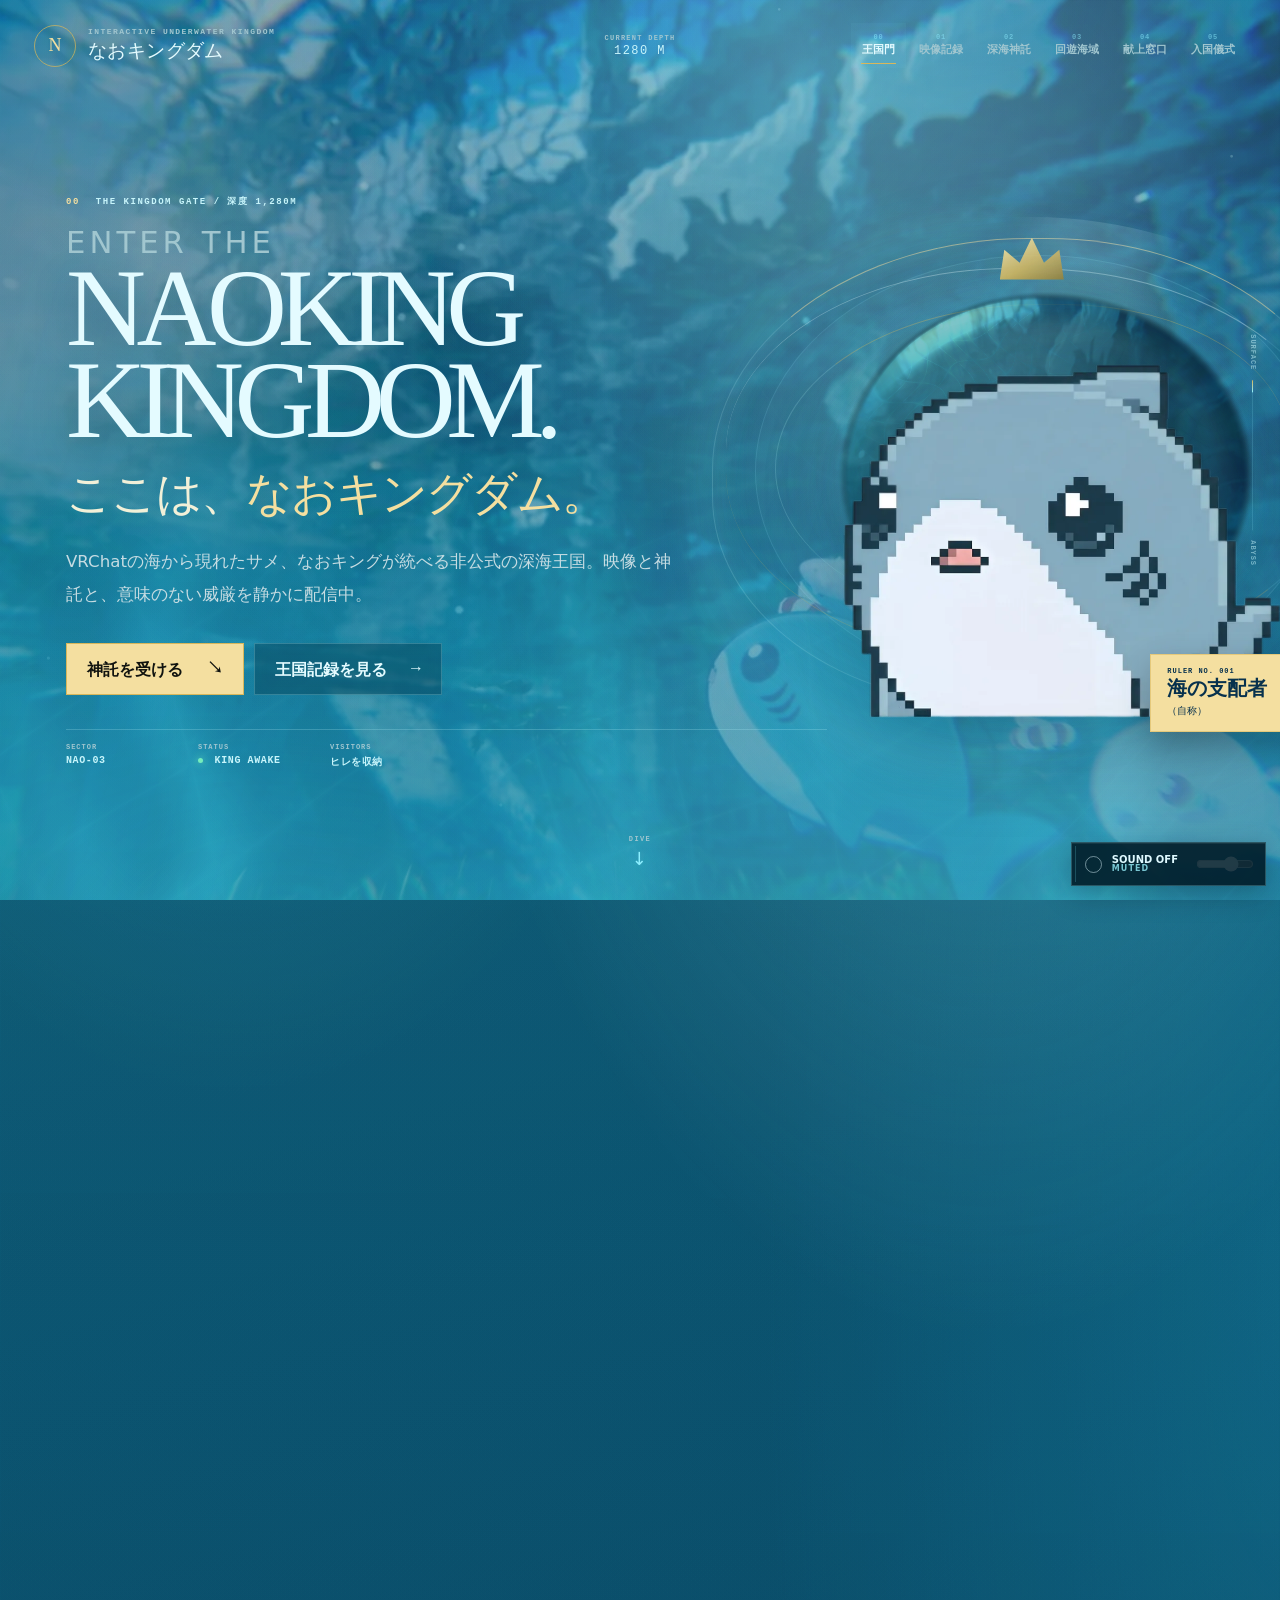
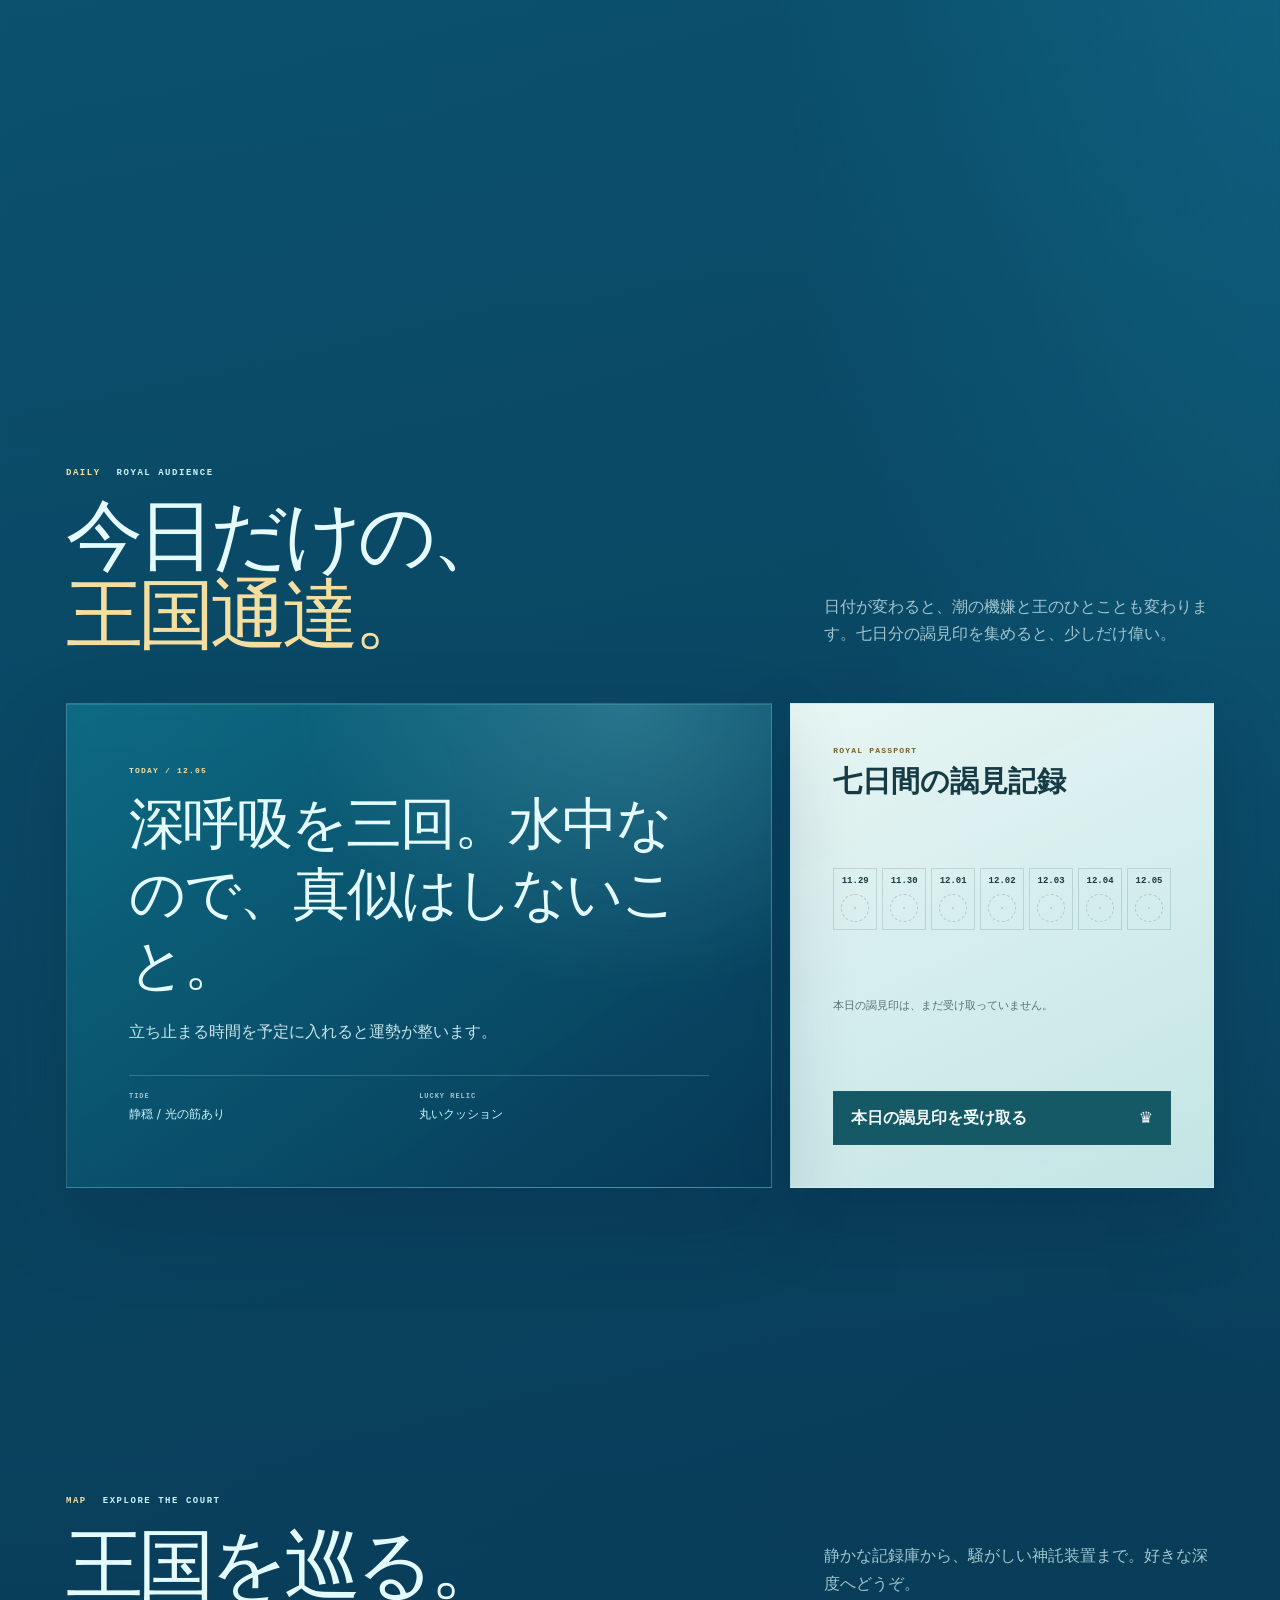
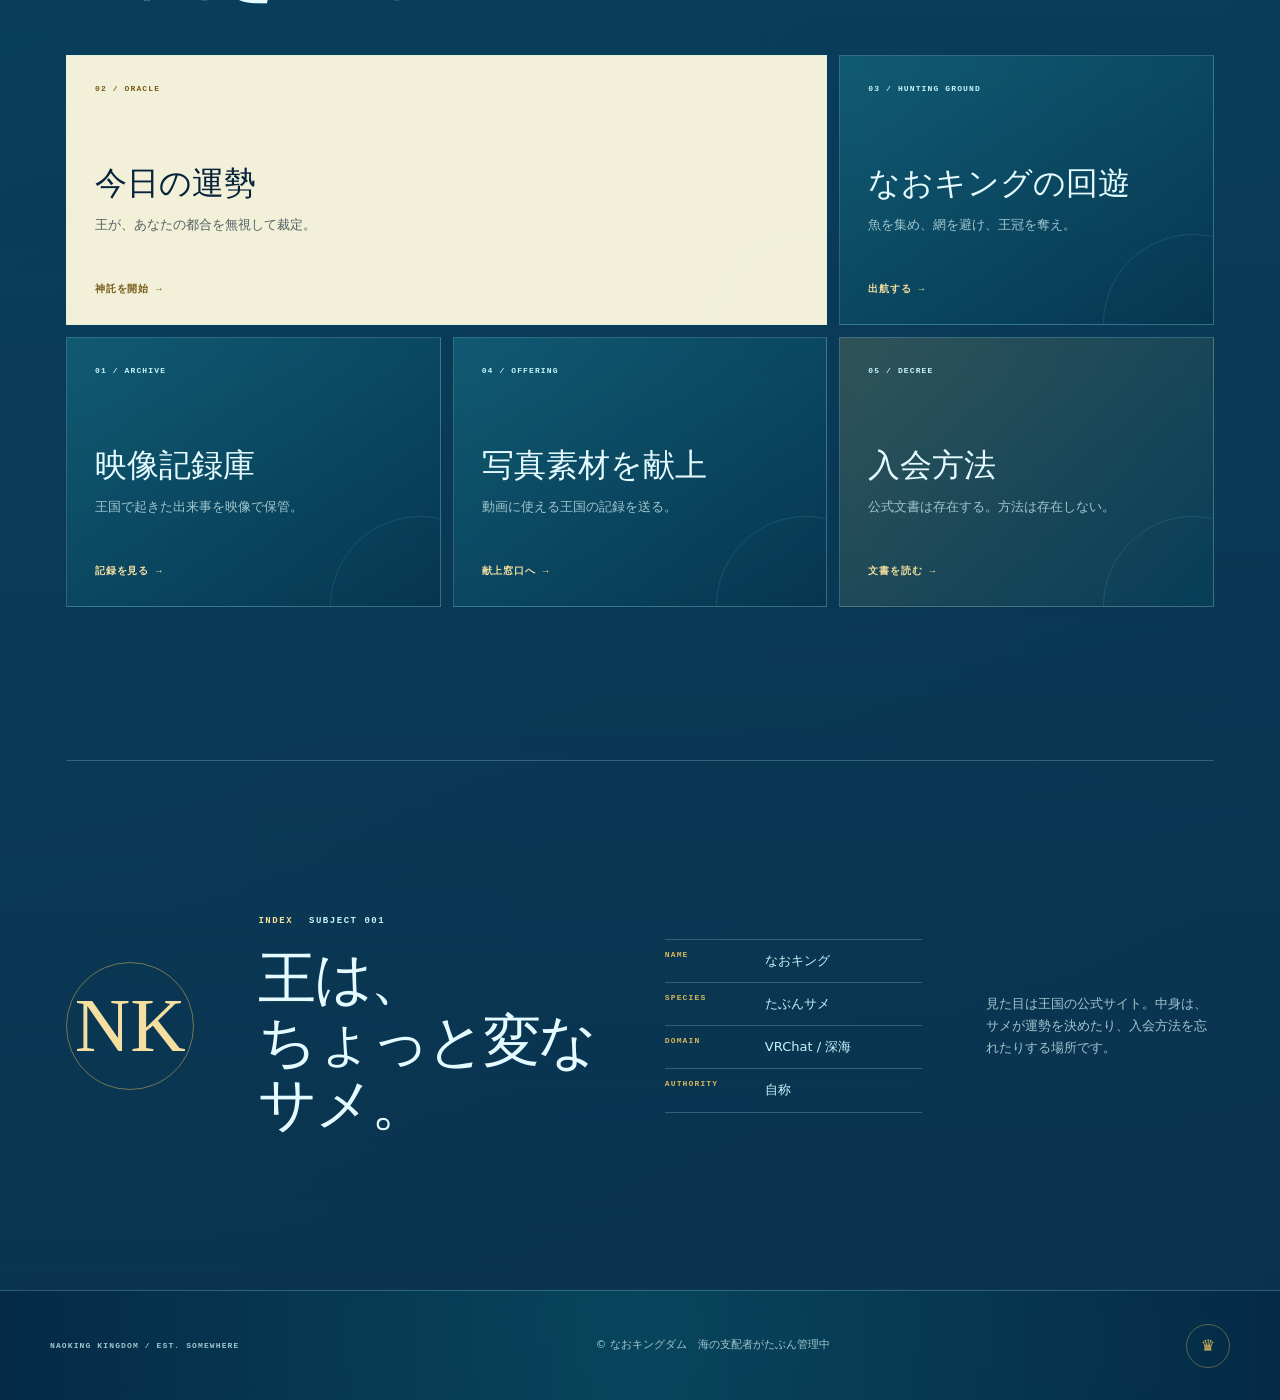
==== commit fa6ac299: "feat: add procedural kingdom sound system" ====
--- a/index.html
+++ b/index.html
@@ -24,7 +24,7 @@
   <link rel="preload" href="assets/backgrounds/vrchat-01.webp" as="image" type="image/webp">
   <link rel="stylesheet" href="deep-sea.css?v=20260830f">
   <link rel="stylesheet" href="kingdom-experience.css?v=20260830h">
-  <link rel="stylesheet" href="roulette.css?v=20260830h">
+  <link rel="stylesheet" href="roulette.css?v=20260830i">
   <link rel="stylesheet" href="deep-sea-game.css?v=20260830g">
 </head>
 <body data-page="home">
@@ -263,6 +263,6 @@
     </div>
   </dialog>
 
-  <script src="signature-water.js?v=20260830f" defer></script><script src="site.js?v=20260830f" defer></script><script src="photo-background.js?v=20260830d" defer></script><script src="royal-abyss-lens.js?v=20260830h" defer></script><script src="kingdom-experience.js?v=20260830h" defer></script><script src="submission.js?v=20260824d" defer></script><script src="roulette-controller.js?v=20260830h" defer></script><script src="deep-sea-game.js?v=20260830h" defer></script>
+  <script src="signature-water.js?v=20260830f" defer></script><script src="site.js?v=20260830f" defer></script><script src="photo-background.js?v=20260830d" defer></script><script src="royal-abyss-lens.js?v=20260830h" defer></script><script src="kingdom-experience.js?v=20260830h" defer></script><script src="submission.js?v=20260824d" defer></script><script src="roulette-controller.js?v=20260830i" defer></script><script src="deep-sea-game.js?v=20260830i" defer></script><script src="kingdom-audio.js?v=20260830a" defer></script>
 </body>
 </html>
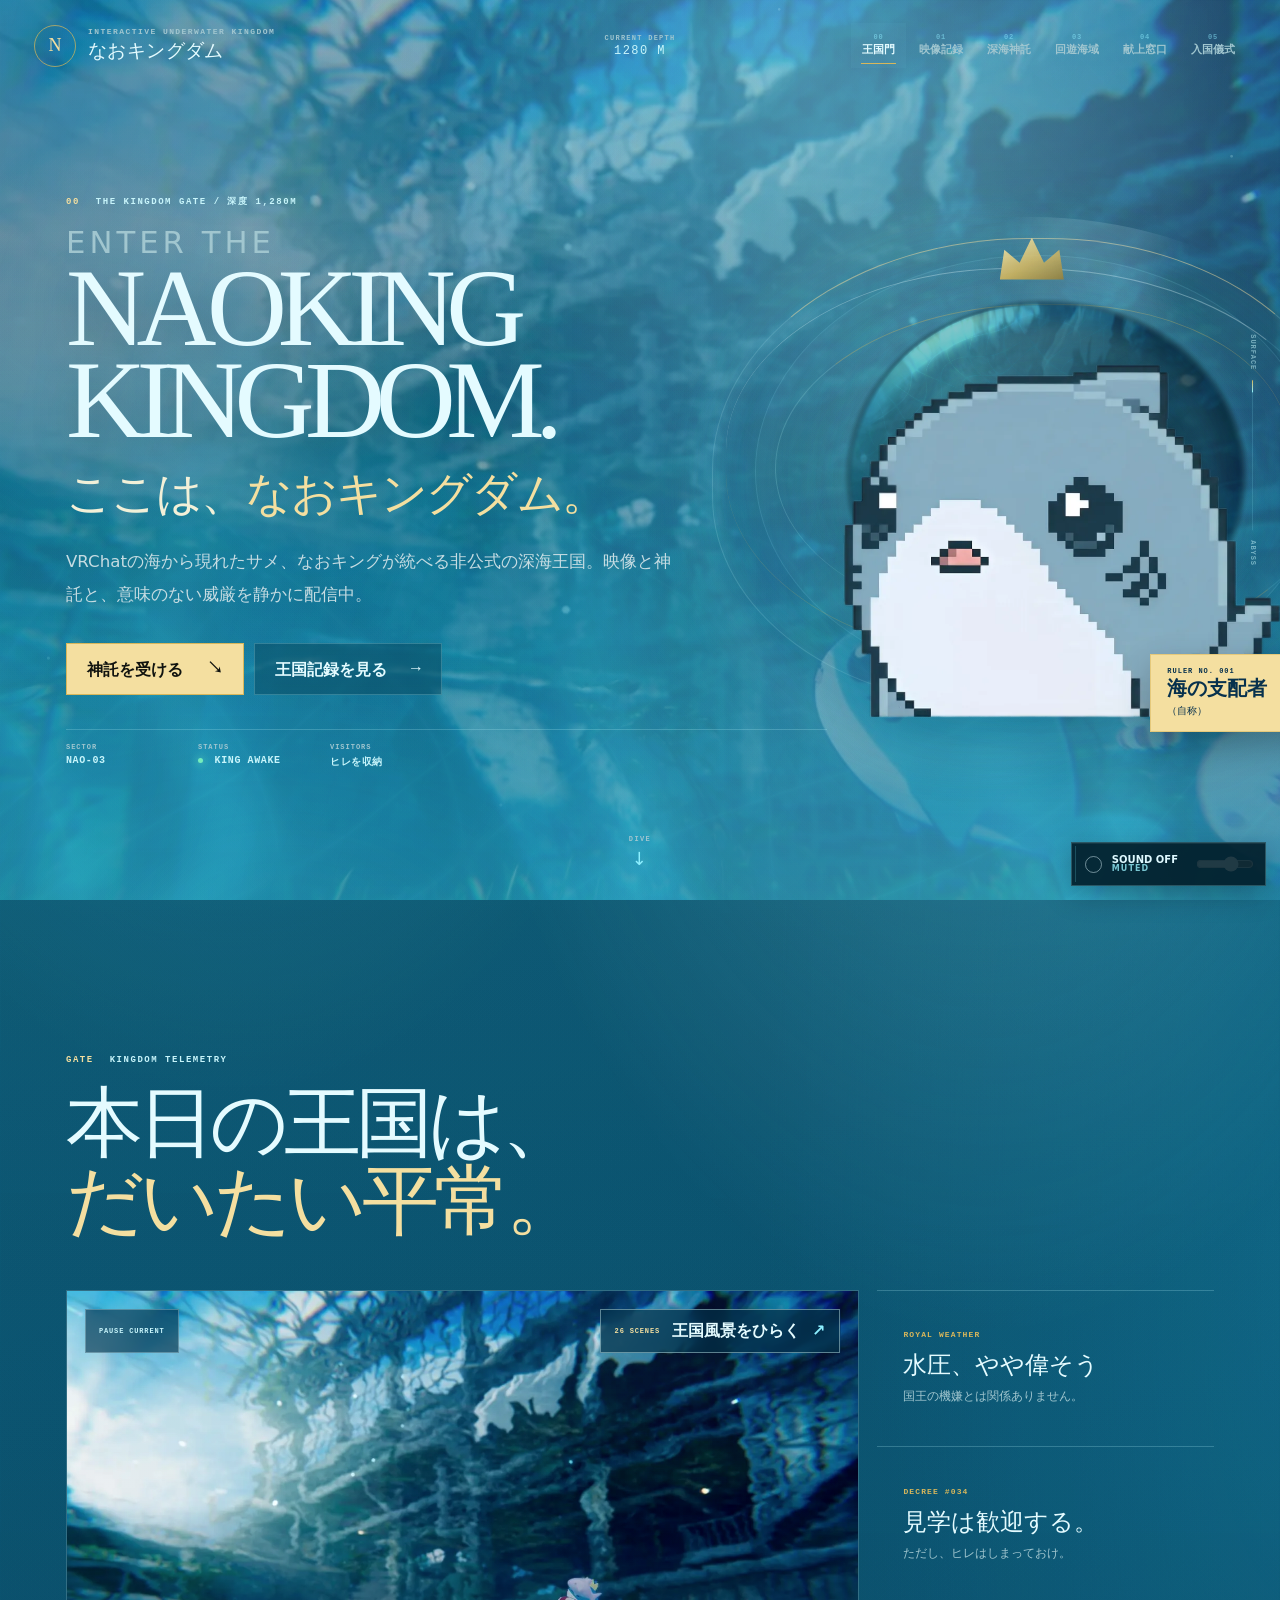
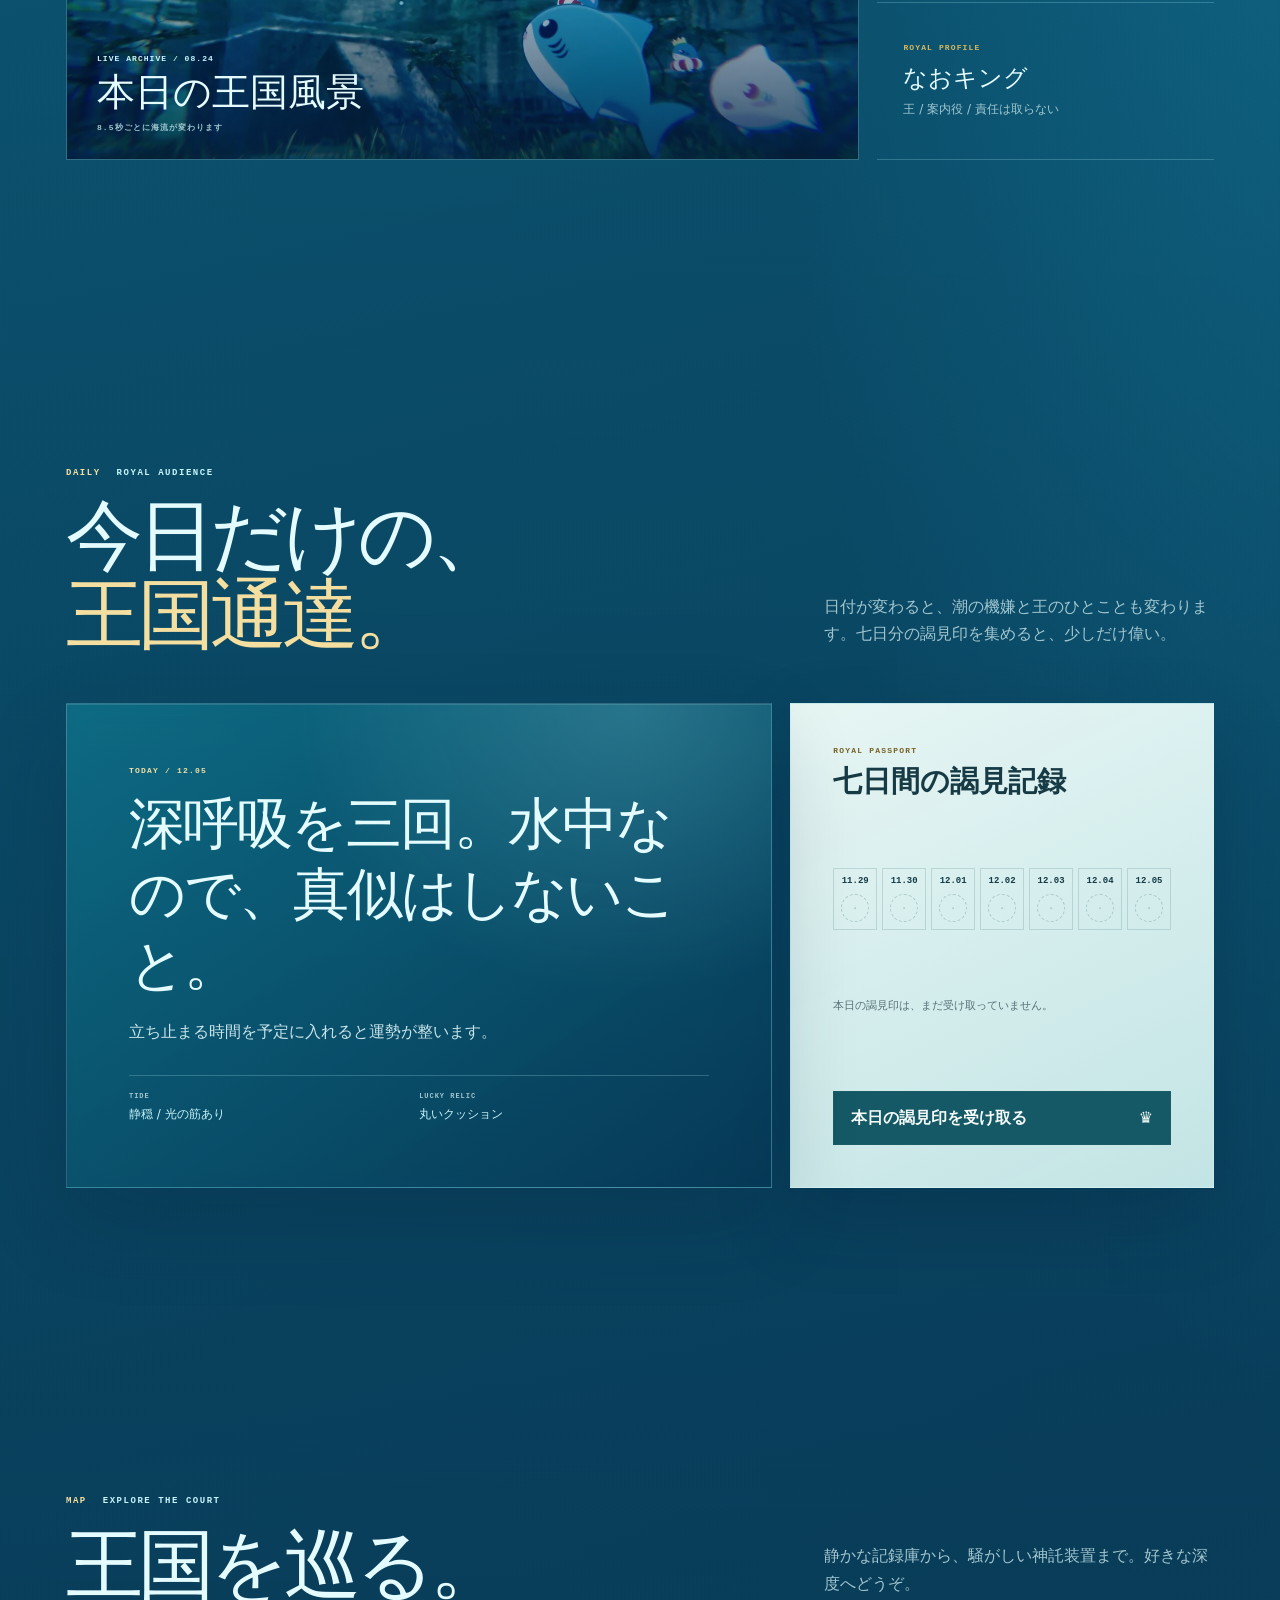
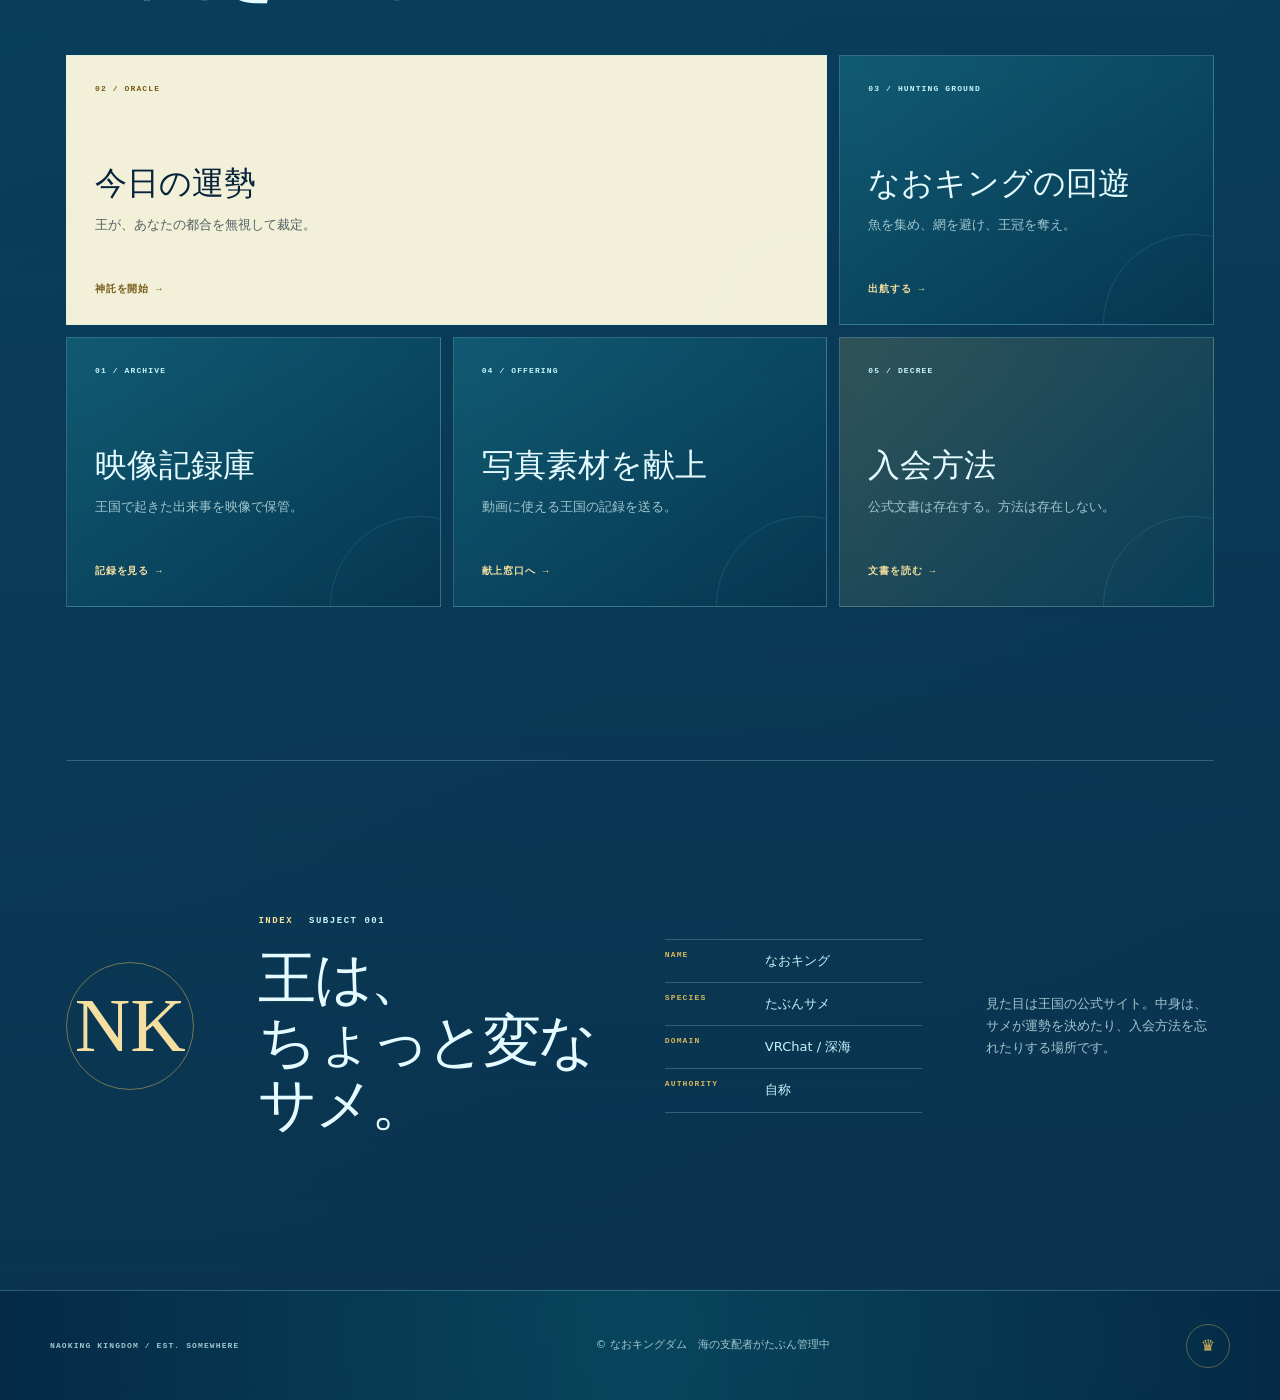
==== commit 21df1f91: "Tune deep-sea challenge and refresh assets" ====
--- a/index.html
+++ b/index.html
@@ -24,7 +24,7 @@
   <link rel="preload" href="assets/backgrounds/vrchat-01.webp" as="image" type="image/webp">
   <link rel="stylesheet" href="deep-sea.css?v=20260830f">
   <link rel="stylesheet" href="kingdom-experience.css?v=20260830h">
-  <link rel="stylesheet" href="roulette.css?v=20260830i">
+  <link rel="stylesheet" href="roulette.css?v=20260831a">
   <link rel="stylesheet" href="deep-sea-game.css?v=20260830g">
 </head>
 <body data-page="home">
@@ -263,6 +263,6 @@
     </div>
   </dialog>
 
-  <script src="signature-water.js?v=20260830f" defer></script><script src="site.js?v=20260830f" defer></script><script src="photo-background.js?v=20260830d" defer></script><script src="royal-abyss-lens.js?v=20260830h" defer></script><script src="kingdom-experience.js?v=20260830h" defer></script><script src="submission.js?v=20260824d" defer></script><script src="roulette-controller.js?v=20260830i" defer></script><script src="deep-sea-game.js?v=20260830i" defer></script><script src="kingdom-audio.js?v=20260830a" defer></script>
+  <script src="signature-water.js?v=20260830f" defer></script><script src="site.js?v=20260830f" defer></script><script src="photo-background.js?v=20260830d" defer></script><script src="royal-abyss-lens.js?v=20260830h" defer></script><script src="kingdom-experience.js?v=20260830h" defer></script><script src="submission.js?v=20260824d" defer></script><script src="roulette-controller.js?v=20260831a" defer></script><script src="deep-sea-game.js?v=20260831a" defer></script><script src="kingdom-audio.js?v=20260831a" defer></script>
 </body>
 </html>
--- a/roulette.css
+++ b/roulette.css
@@ -390,8 +390,12 @@
 .slot-window[data-reel-motion="launch"] .shark-tile { animation: oracle-witness-roll .16s linear infinite; animation-delay: var(--witness-delay); }
 .slot-window[data-reel-motion="cruise"] .shark-tile { animation: oracle-witness-roll .22s linear infinite; animation-delay: var(--witness-delay); }
 .slot-window[data-reel-motion="anticipation"] .shark-tile { animation: oracle-witness-roll .34s cubic-bezier(.42,0,.58,1) infinite; animation-delay: var(--witness-delay); }
+.slot-window[data-reel-motion="suspense"] .shark-tile { animation: oracle-witness-roll .88s cubic-bezier(.22,.78,.24,1) infinite; animation-delay: var(--witness-delay); filter:brightness(.88) saturate(.78); }
+.slot-window[data-reel-motion="blackout"] .shark-tile { animation-play-state:paused!important; opacity:.04!important; filter:brightness(0) saturate(0)!important; }
 .slot-window[data-reel-motion="reverse"] .shark-tile { animation: oracle-witness-roll .29s linear infinite reverse; animation-delay: var(--witness-delay); }
 .slot-window[data-reel-motion="brake"] .shark-tile { animation: oracle-witness-roll .57s cubic-bezier(.32,.05,.62,.94) infinite; animation-delay: var(--witness-delay); }
+.slot-window[data-reel-motion="respin"] .shark-tile { animation: oracle-witness-respin .46s cubic-bezier(.22,.78,.18,1) infinite; animation-delay:var(--witness-delay); }
+.slot-window[data-reel-motion="breakdown"] .shark-tile { animation:oracle-witness-breakdown .7s steps(4,end) infinite; animation-delay:var(--witness-delay); }
 .slot-window[data-reel-motion="stopping"] .shark-tile:not(.is-stopped) { animation: oracle-witness-roll .78s cubic-bezier(.38,.08,.66,.92) infinite; animation-delay: var(--witness-delay); }
 .slot-window[data-reel-motion="revival"] .shark-tile { animation: oracle-witness-roll .18s linear infinite reverse; animation-delay: var(--witness-delay); }
 .fortune-card.is-reel-freeze .shark-tile { animation-play-state: paused !important; filter: brightness(.4) saturate(.3); }
@@ -623,6 +627,7 @@
 .roulette-scene-prop.is-running.net { color:#d7f8ff; animation:oracle-result-net 1.7s ease-in-out both; }
 .roulette-scene-prop.is-running.alarm { color:#ff7979; animation:oracle-result-alarm .32s steps(2,end) 5 both; text-shadow:0 0 18px #f33,0 0 48px rgba(255,0,0,.74); }
 .roulette-scene-prop.is-running.drain { color:#a7d8ef; animation:oracle-result-drain 1.65s ease-in both; }
+.roulette-scene-prop.is-running.royal-burst { color:#fff4ad; animation:oracle-result-royal-burst 2.6s cubic-bezier(.16,.82,.18,1) both; text-shadow:0 0 12px #fff,0 0 38px #ffd65c,0 0 90px rgba(91,229,245,.8); }
 
 .oracle-intruder {
   position: absolute;
@@ -759,6 +764,8 @@
 html.oracle-stage-descent .oracle-current { animation-duration:1.55s; }
 html.oracle-stage-cruise .oracle-current { animation-duration:.72s; }
 html.oracle-stage-signal .oracle-current { animation-duration:1.05s; }
+html.oracle-stage-signal body[data-page="fortune"] .photo-background { filter:saturate(1.18) brightness(.98) hue-rotate(-7deg); }
+html.oracle-stage-signal .fortune-card{box-shadow:0 46px 110px rgba(0,8,24,.72),0 0 66px rgba(109,228,242,.1),inset 0 1px rgba(255,255,255,.11)!important;}
 html.oracle-stage-judgment .oracle-current { animation-duration:1.7s; }
 html.oracle-stage-verdict .oracle-current { animation-play-state:paused; }
 html.oracle-stage-fake .oracle-current { opacity:.04; animation-play-state:paused; }
@@ -805,9 +812,203 @@
 }
 .oracle-takeover > span{font:700 clamp(16px,3vw,36px) var(--mono);letter-spacing:.14em;text-shadow:0 0 24px rgba(118,228,240,.38)}
 .oracle-takeover > small{color:rgba(205,235,239,.68);font:500 11px var(--display);letter-spacing:.08em}
-.oracle-takeover.is-visible{animation:oracle-takeover-cut 1.15s cubic-bezier(.18,.72,.2,1) both}
+.oracle-takeover.is-visible{animation:oracle-takeover-cut var(--takeover-duration,1.15s) cubic-bezier(.18,.72,.2,1) both}
 .oracle-takeover.route-power-failure,.oracle-takeover.route-secret-4810,.oracle-takeover.route-light-reboot{background:linear-gradient(90deg,transparent,rgba(0,3,10,.96) 12% 88%,transparent);color:#fff0d0}
+.oracle-takeover.route-abyssal-blackout-revival{border-color:rgba(184,230,240,.2);background:linear-gradient(90deg,transparent,rgba(0,2,8,.98) 10% 90%,transparent);color:#e2faff;box-shadow:0 0 60px rgba(0,0,0,.52)}
 .oracle-takeover.route-royal-audience,.oracle-takeover.route-golden-tide,.oracle-takeover.route-palace-open{border-color:rgba(255,225,126,.46);color:#fff4bb;background:linear-gradient(90deg,transparent,rgba(12,45,59,.92) 12%,rgba(67,53,37,.9) 50%,rgba(12,45,59,.92) 88%,transparent)}
+
+/*
+ * Pooled site-wide theatre. Each scene changes composition and silhouette;
+ * this is deliberately not another centered text cut-in. The final result is
+ * never rendered here, so a scene can misdirect without corrupting the draw.
+ */
+.oracle-chaos-stage{
+  position:fixed;z-index:83;inset:0;display:grid;place-items:center;padding:clamp(74px,11vh,132px) clamp(16px,5vw,76px) clamp(26px,7vh,72px);
+  overflow:hidden;opacity:0;visibility:hidden;pointer-events:none;color:#eaffff;
+}
+.oracle-chaos-stage::before,.oracle-chaos-stage::after{content:"";position:absolute;inset:0;pointer-events:none}
+.oracle-chaos-stage::before{background:linear-gradient(180deg,rgba(1,18,37,.08),rgba(1,17,35,.55));backdrop-filter:blur(2px)}
+.oracle-chaos-stage::after{inset:8% 3%;border-block:1px solid rgba(175,241,246,.12);transform:scaleX(.2);opacity:0}
+.oracle-chaos-stage.is-visible{visibility:visible;animation:oracle-chaos-stage-in var(--chaos-duration,1.72s) cubic-bezier(.18,.76,.16,1) both}
+.oracle-chaos-stage.is-visible::after{animation:oracle-chaos-rule 1.1s cubic-bezier(.16,.76,.2,1) both}
+.oracle-chaos-panel{
+  position:relative;z-index:2;display:grid;grid-template-columns:minmax(150px,260px) minmax(260px,620px) minmax(72px,150px);align-items:center;
+  width:min(92vw,1040px);min-height:260px;padding:clamp(20px,4vw,48px);border:1px solid rgba(172,236,241,.22);
+  background:linear-gradient(118deg,rgba(5,39,55,.95),rgba(2,20,39,.94) 58%,rgba(10,49,58,.9));
+  box-shadow:0 34px 90px rgba(0,9,24,.48),inset 0 1px rgba(227,255,255,.09);overflow:hidden;
+}
+.oracle-chaos-image{display:block!important;width:100%!important;height:190px!important;object-fit:contain!important;opacity:.96!important;filter:drop-shadow(0 22px 20px rgba(0,8,20,.46))!important;transform:none!important}
+.oracle-chaos-copy{position:relative;z-index:2;display:grid;align-content:center;gap:9px;padding:12px clamp(14px,3vw,34px)}
+.oracle-chaos-copy small{color:#87dbe5;font:700 9px/1.3 var(--mono);letter-spacing:.2em;text-transform:uppercase}
+.oracle-chaos-copy strong{color:#f3ffff;font:700 clamp(27px,5vw,60px)/.96 var(--display);letter-spacing:.02em;text-wrap:balance}
+.oracle-chaos-copy>span{max-width:48ch;color:rgba(218,245,247,.72);font:500 clamp(11px,1.4vw,14px)/1.7 var(--display);letter-spacing:.05em}
+.oracle-chaos-panel>b{position:relative;z-index:1;color:rgba(187,248,249,.17);font:800 clamp(58px,11vw,142px)/1 var(--mono);letter-spacing:-.08em;text-align:center}
+.oracle-chaos-action{justify-self:start;margin-top:8px;padding:10px 17px;border:1px solid rgba(255,225,131,.58);background:rgba(12,43,50,.88);color:#fff0ac;font:700 10px var(--mono);letter-spacing:.13em;cursor:pointer;pointer-events:auto}
+.oracle-chaos-action:focus-visible{outline:2px solid #eff79b;outline-offset:4px}
+.oracle-chaos-stage.is-interacted .oracle-chaos-panel{animation:oracle-seal-rebuke .32s steps(2,end) 2}
+
+/* A lunch tray enters from below instead of using the oracle frame. */
+.oracle-chaos-stage.scene-lunch{place-items:end center}
+.oracle-chaos-stage.scene-lunch .oracle-chaos-panel{grid-template-columns:180px minmax(250px,1fr) 90px;width:min(88vw,820px);min-height:215px;border-radius:48% 8px 8px 8px;background:linear-gradient(15deg,rgba(35,68,59,.97),rgba(4,35,50,.96) 62%);transform:rotate(-1.5deg)}
+.oracle-chaos-stage.scene-lunch .oracle-chaos-panel::before{content:"";position:absolute;left:-5%;right:-5%;bottom:0;height:34%;background:repeating-linear-gradient(90deg,rgba(211,244,205,.07) 0 24px,transparent 24px 48px)}
+
+/* News occupies the top of the site and carries a real ticker silhouette. */
+.oracle-chaos-stage.scene-news{place-items:start center;padding-top:clamp(68px,10vh,104px)}
+.oracle-chaos-stage.scene-news .oracle-chaos-panel{grid-template-columns:120px 1fr 130px;width:100%;min-height:190px;border-inline:0;background:linear-gradient(100deg,rgba(0,42,65,.98),rgba(3,18,42,.96))}
+.oracle-chaos-stage.scene-news .oracle-chaos-panel::after{content:"BREAKING  •  神託はまだ回っています  •  王は現場にいません  •  ";position:absolute;left:0;right:0;bottom:0;padding:9px;background:#c8f1ec;color:#073543;font:800 9px var(--mono);letter-spacing:.14em;white-space:nowrap;animation:oracle-news-ticker 5s linear infinite}
+.oracle-chaos-stage.scene-news .oracle-chaos-panel>b{color:#ff817b;font-size:38px;letter-spacing:.05em}
+
+.oracle-chaos-stage.scene-council .oracle-chaos-panel{grid-template-columns:210px 1fr 120px;width:min(94vw,1120px);background:linear-gradient(90deg,rgba(6,35,46,.97) 0 31%,rgba(18,49,55,.97) 31% 34%,rgba(4,25,43,.97) 34% 66%,rgba(18,49,55,.97) 66% 69%,rgba(6,35,46,.97) 69%)}
+.oracle-chaos-stage.scene-council .oracle-chaos-panel::before{content:"DECREE I     DECREE II     DECREE III";position:absolute;top:13px;left:3%;right:3%;color:rgba(190,237,238,.28);font:700 8px var(--mono);letter-spacing:.16em;text-align:center;word-spacing:11vw}
+.oracle-chaos-stage.scene-council .oracle-chaos-panel>b{animation:oracle-council-gavel .58s cubic-bezier(.3,.8,.2,1) both}
+
+.oracle-chaos-stage.scene-sixth .oracle-chaos-panel{grid-template-columns:180px 1fr 150px;transform:rotate(-.7deg);border-style:dashed}
+.oracle-chaos-stage.scene-sixth .oracle-chaos-panel>b{color:#e8fcff;border:1px solid rgba(220,252,255,.5);padding:28px 8px;transform:rotate(8deg);box-shadow:0 0 0 8px rgba(77,215,228,.04);animation:oracle-sixth-witness .72s cubic-bezier(.15,.83,.18,1) both}
+
+.oracle-chaos-stage.scene-strike .oracle-chaos-panel{grid-template-columns:220px 1fr 120px;width:min(84vw,760px);min-height:220px;border:2px solid rgba(236,245,211,.36);background:linear-gradient(135deg,rgba(33,49,51,.97),rgba(7,33,42,.97));transform:rotate(1.2deg)}
+.oracle-chaos-stage.scene-strike .oracle-chaos-panel>b{padding:18px 3px;border:4px double rgba(238,245,214,.34);color:#eff4c0;font-size:54px;transform:rotate(-6deg)}
+
+.oracle-chaos-stage.scene-giant-fish::before{background:rgba(0,17,38,.54)}
+.oracle-chaos-stage.scene-giant-fish .oracle-chaos-panel{width:100%;height:72vh;border:0;background:transparent;box-shadow:none;grid-template-columns:minmax(260px,44vw) minmax(260px,1fr) 90px}
+.oracle-chaos-stage.scene-giant-fish .oracle-chaos-image{height:min(55vh,520px)!important;filter:brightness(.2) saturate(.4) drop-shadow(0 28px 30px rgba(0,0,0,.65))!important;animation:oracle-giant-passage 1.75s ease-in-out both}
+.oracle-chaos-stage.scene-giant-fish .oracle-chaos-copy{background:rgba(2,27,44,.72);border-left:1px solid rgba(170,237,243,.2)}
+
+.oracle-chaos-stage.scene-commercial .oracle-chaos-panel{width:min(86vw,880px);border:7px double rgba(198,240,194,.36);background:radial-gradient(circle at 20% 20%,rgba(149,220,127,.22),transparent 32%),linear-gradient(120deg,rgba(9,73,66,.97),rgba(2,31,49,.97))}
+.oracle-chaos-stage.scene-commercial .oracle-chaos-panel>b{font-size:46px;color:#eff6a0;transform:rotate(-10deg)}
+.oracle-chaos-stage.scene-commercial .oracle-chaos-copy strong{font-family:var(--display);transform:skewX(-4deg)}
+
+.oracle-chaos-stage.scene-royal-seal .oracle-chaos-panel{grid-template-columns:200px 1fr 180px;width:min(84vw,850px);border:0;background:radial-gradient(circle at 86% 50%,rgba(213,191,103,.16),transparent 29%),linear-gradient(120deg,rgba(5,39,49,.97),rgba(14,27,42,.98));clip-path:polygon(3% 0,97% 0,100% 12%,100% 88%,97% 100%,3% 100%,0 88%,0 12%)}
+.oracle-chaos-stage.scene-royal-seal .oracle-chaos-panel>b{display:grid;place-items:center;aspect-ratio:1;border:2px solid rgba(255,226,128,.46);border-radius:50%;color:#ffe999;box-shadow:inset 0 0 0 9px rgba(255,224,123,.04)}
+
+.oracle-chaos-stage.scene-repair .oracle-chaos-panel{transform:skewX(-4deg);background:repeating-linear-gradient(135deg,rgba(246,195,72,.06) 0 16px,transparent 16px 32px),rgba(3,29,43,.97)}
+.oracle-chaos-stage.scene-repair .oracle-chaos-panel>b{animation:oracle-repair-hit .7s cubic-bezier(.25,.8,.2,1) both}
+
+.oracle-chaos-stage.scene-surface::before{background:linear-gradient(#c3eff3aa,#2d9ab9aa 48%,#073252dc);backdrop-filter:brightness(1.18) blur(2px)}
+.oracle-chaos-stage.scene-surface .oracle-chaos-panel{border-color:rgba(236,255,255,.62);background:linear-gradient(160deg,rgba(167,229,232,.87),rgba(8,100,130,.91) 48%,rgba(3,42,67,.95));box-shadow:0 -30px 120px rgba(200,252,255,.2)}
+.oracle-chaos-stage.scene-surface .oracle-chaos-copy small,.oracle-chaos-stage.scene-surface .oracle-chaos-copy>span{color:#e7ffff}
+
+.oracle-chaos-stage.scene-escape .oracle-chaos-panel{border:0;background:linear-gradient(90deg,transparent 0 13%,rgba(3,28,45,.94) 13% 87%,transparent 87%);box-shadow:none}
+.oracle-chaos-stage.scene-escape .oracle-chaos-image{animation:oracle-witness-escape 1.65s cubic-bezier(.3,.04,.64,1) both}
+
+.oracle-chaos-stage.scene-cardboard .oracle-chaos-panel{border-color:rgba(216,178,119,.5);background:linear-gradient(105deg,rgba(89,65,42,.96),rgba(40,39,37,.97));box-shadow:0 28px 80px rgba(0,0,0,.46),inset 0 0 0 8px rgba(235,198,132,.04)}
+.oracle-chaos-stage.scene-cardboard .oracle-chaos-panel>b{color:#d8b77e;filter:none;text-shadow:none;transform:rotate(8deg)}
+.oracle-chaos-stage.scene-cardboard.phase-twist .oracle-chaos-panel>b{animation:oracle-cardboard-fold .8s ease-in both}
+
+.oracle-chaos-stage.scene-cracked-tank .oracle-chaos-panel{background:linear-gradient(72deg,transparent 48%,rgba(199,245,248,.22) 49% 49.4%,transparent 50%),linear-gradient(118deg,rgba(5,32,48,.98),rgba(12,37,48,.98))}
+.oracle-chaos-stage.scene-cracked-tank::after{inset:-10%;opacity:.7;background:repeating-conic-gradient(from 22deg at 72% 38%,transparent 0 17deg,rgba(199,247,250,.28) 17.5deg 18deg,transparent 18.5deg 44deg);transform:none;animation:oracle-crack-spread 1.25s ease-out both}
+
+.oracle-chaos-stage.scene-verdict-book .oracle-chaos-panel{width:min(82vw,760px);border-left:10px solid rgba(177,143,80,.5);background:linear-gradient(90deg,rgba(25,42,44,.98),rgba(5,23,36,.98) 49%,rgba(33,47,45,.98) 50%);transform-origin:left;animation:oracle-book-close 1.45s cubic-bezier(.38,.02,.24,1) both}
+.oracle-chaos-stage.scene-verdict-book.phase-twist .oracle-chaos-panel{animation:oracle-book-open 1.45s cubic-bezier(.16,.8,.2,1) both}
+
+.oracle-chaos-stage.scene-golden-bubble::before{background:rgba(0,12,28,.93);backdrop-filter:blur(6px)}
+.oracle-chaos-stage.scene-golden-bubble .oracle-chaos-panel{width:min(82vw,760px);border:0;background:transparent;box-shadow:none}
+.oracle-chaos-stage.scene-golden-bubble .oracle-chaos-panel>b{display:grid;place-items:center;aspect-ratio:1;border:2px solid rgba(255,227,130,.62);border-radius:50%;color:transparent;box-shadow:inset 12px 8px 26px rgba(255,247,184,.17),0 0 42px rgba(255,220,105,.24);animation:oracle-golden-bubble 1.4s ease-in-out both}
+
+.oracle-chaos-stage.scene-coronation .oracle-chaos-panel{min-height:340px;border:2px solid rgba(255,230,145,.46);border-radius:46% 46% 0 0;background:radial-gradient(ellipse at 50% 0,rgba(255,232,139,.22),transparent 48%),linear-gradient(120deg,rgba(12,55,65,.98),rgba(30,30,49,.98));box-shadow:0 0 0 9px rgba(255,227,133,.03),0 40px 110px rgba(0,8,20,.54)}
+.oracle-chaos-stage.scene-coronation .oracle-chaos-panel>b{color:#ffe790;animation:oracle-coronation-crown 1.4s cubic-bezier(.16,.8,.2,1) both}
+
+.oracle-chaos-stage.scene-vault-4810 .oracle-chaos-panel{width:min(86vw,900px);min-height:360px;border:9px double rgba(161,224,228,.24);background:repeating-conic-gradient(from 0deg at 82% 50%,rgba(166,231,232,.07) 0 8deg,transparent 8deg 19deg),linear-gradient(115deg,rgba(2,21,35,.99),rgba(8,48,55,.98));box-shadow:inset 0 0 0 13px rgba(0,7,18,.38),0 38px 110px rgba(0,3,16,.65)}
+.oracle-chaos-stage.scene-vault-4810 .oracle-chaos-panel>b{display:grid;place-items:center;aspect-ratio:1;border:8px double rgba(215,239,217,.34);border-radius:50%;font-size:26px;letter-spacing:.04em;animation:oracle-vault-wheel 1.8s cubic-bezier(.22,.8,.2,1) both}
+
+.oracle-chaos-stage.scene-duel::before{background:radial-gradient(circle at 50% 45%,rgba(104,227,237,.13),transparent 24%),linear-gradient(90deg,rgba(0,10,29,.82),rgba(4,47,62,.58) 50%,rgba(0,10,29,.82))}
+.oracle-chaos-stage.scene-duel .oracle-chaos-panel{grid-template-columns:minmax(210px,30%) minmax(280px,1fr) 160px;width:min(92vw,1020px);border-block:2px solid rgba(151,240,244,.34);background:linear-gradient(103deg,rgba(8,35,50,.98),rgba(3,20,38,.96) 48%,rgba(53,28,44,.96));box-shadow:-28px 0 70px rgba(51,209,228,.11),28px 0 70px rgba(255,133,145,.09)}
+.oracle-chaos-stage.scene-duel .oracle-chaos-image{animation:oracle-duel-charge 1.25s cubic-bezier(.18,.82,.18,1) both}
+.oracle-chaos-stage.scene-duel .oracle-chaos-panel>b{color:#f4d889;text-shadow:0 0 28px rgba(255,222,128,.25);animation:oracle-duel-mark 1.1s ease-out both}
+
+.oracle-chaos-stage.scene-crown-chase .oracle-chaos-panel{width:100%;border-inline:0;background:linear-gradient(90deg,transparent 0 8%,rgba(5,30,47,.96) 18% 82%,transparent 92%);box-shadow:none}
+.oracle-chaos-stage.scene-crown-chase .oracle-chaos-image{animation:oracle-crown-chase 1.65s cubic-bezier(.3,.04,.64,1) both}
+.oracle-chaos-stage.scene-crown-chase .oracle-chaos-panel>b{color:#ffe38d;animation:oracle-crown-sprint 1.25s ease-in-out both}
+
+.oracle-chaos-stage.scene-royal-trial .oracle-chaos-panel{grid-template-columns:210px minmax(280px,1fr) 150px;width:min(92vw,980px);border:7px double rgba(205,236,220,.24);background:linear-gradient(90deg,rgba(17,44,50,.98) 0 29%,rgba(4,25,42,.98) 29% 71%,rgba(17,44,50,.98) 71%)}
+.oracle-chaos-stage.scene-royal-trial .oracle-chaos-panel::before{content:"PROSECUTION       ROYAL COURT       DEFENCE";position:absolute;top:12px;inset-inline:4%;color:rgba(204,241,232,.25);font:700 8px var(--mono);letter-spacing:.16em;text-align:center;word-spacing:8vw}
+.oracle-chaos-stage.scene-royal-trial .oracle-chaos-panel>b{color:#e7d398;animation:oracle-trial-gavel 1.1s cubic-bezier(.2,.8,.2,1) both}
+
+/*
+ * CHAOS EXPANSION — one pooled prop layer gives every Full Event a different
+ * motion grammar while keeping all result copy in the semantic panel above.
+ */
+.oracle-event-props{position:absolute;z-index:1;inset:0;overflow:hidden;pointer-events:none;perspective:1100px;transform-style:preserve-3d;contain:layout style paint}
+.oracle-event-props>i,.oracle-event-props>b,.oracle-event-props>span{position:absolute;display:block;opacity:0;will-change:transform,opacity}
+
+/* Sports: a real ballistic crown path, post geometry, then a freeze-frame. */
+.oracle-chaos-stage.scene-crown-goal::before{background:linear-gradient(180deg,rgba(18,101,130,.58),rgba(2,19,39,.92) 66%),repeating-linear-gradient(90deg,transparent 0 8vw,rgba(197,250,255,.035) 8.1vw 8.25vw)}
+.oracle-chaos-stage.scene-crown-goal .oracle-chaos-panel{align-self:end;width:min(92vw,980px);min-height:210px;border:0;border-top:2px solid rgba(224,253,255,.38);background:linear-gradient(90deg,rgba(4,32,52,.96),rgba(8,57,70,.94),rgba(4,27,47,.96));clip-path:polygon(0 8%,72% 8%,75% 0,100% 0,100% 100%,0 100%)}
+.oracle-chaos-stage.scene-crown-goal .oracle-chaos-image{animation:oracle-sports-windup 1.65s cubic-bezier(.18,.78,.2,1) both}
+.scene-crown-goal .oracle-event-props>b{left:8%;top:14%;z-index:4;opacity:1;color:#ffe891;font:900 64px/1 var(--display);offset-path:path("M 0 360 C 230 -80 620 -90 890 290");offset-rotate:auto;animation:oracle-crown-ballistic 3.3s cubic-bezier(.25,.5,.3,1) both}
+.scene-crown-goal .oracle-event-props>i:nth-child(1),.scene-crown-goal .oracle-event-props>i:nth-child(2){right:9%;top:18%;width:10px;height:58%;border:4px solid rgba(218,253,255,.62);opacity:.8}
+.scene-crown-goal .oracle-event-props>i:nth-child(2){right:23%;border-left:0}
+.scene-crown-goal.phase-twist .oracle-event-props{animation:oracle-photo-finish 1.4s steps(1,end) both}
+
+/* News: multi-feed surveillance mosaic plus CRT roll rather than a text card. */
+.oracle-chaos-stage.scene-news-live{padding:66px 0 0;place-items:start stretch;background:#021725}
+.oracle-chaos-stage.scene-news-live::before{background:repeating-linear-gradient(180deg,rgba(220,251,255,.035) 0 1px,transparent 1px 5px),linear-gradient(110deg,rgba(0,80,105,.9),rgba(0,13,31,.98));animation:oracle-crt-roll 1.8s steps(8,end) both}
+.oracle-chaos-stage.scene-news-live .oracle-chaos-panel{justify-self:stretch;width:100%;min-height:230px;border-inline:0;background:linear-gradient(90deg,rgba(3,40,62,.99),rgba(2,20,38,.96) 62%,rgba(64,18,33,.94));clip-path:polygon(0 0,100% 0,100% 83%,62% 83%,58% 100%,0 100%)}
+.oracle-chaos-stage.scene-news-live .oracle-chaos-panel::after{content:"LIVE 01   CROWN MISSING   CAM 04   SIGNAL UNVERIFIED   LIVE 01   ";position:absolute;bottom:0;inset-inline:0;padding:9px;background:#e04d59;color:white;font:900 10px var(--mono);letter-spacing:.13em;white-space:nowrap;animation:oracle-news-ticker 5s linear infinite}
+.scene-news-live .oracle-event-props>i{width:24vw;height:18vh;border:1px solid rgba(154,236,244,.24);background:repeating-linear-gradient(180deg,rgba(195,248,250,.05) 0 1px,transparent 1px 4px),rgba(3,34,51,.72);opacity:.56;animation:oracle-camera-feed 1.1s steps(4,end) both}
+.scene-news-live .oracle-event-props>i:nth-child(1){left:3%;bottom:8%}.scene-news-live .oracle-event-props>i:nth-child(2){left:29%;bottom:5%;animation-delay:.12s}.scene-news-live .oracle-event-props>i:nth-child(3){right:21%;bottom:8%;animation-delay:.24s}.scene-news-live .oracle-event-props>i:nth-child(4){right:-4%;bottom:4%;animation-delay:.36s}
+
+/* Commercial: intentionally cheap paper-theatre cards and a folding studio wall. */
+.oracle-chaos-stage.scene-commercial-takeover::before{background:radial-gradient(circle at 25% 22%,rgba(212,249,156,.35),transparent 28%),linear-gradient(135deg,#186d68ee,#092739f5 58%,#593755e8)}
+.oracle-chaos-stage.scene-commercial-takeover .oracle-chaos-panel{width:min(88vw,920px);min-height:330px;border:12px solid rgba(247,235,151,.32);background:linear-gradient(100deg,rgba(41,100,78,.97),rgba(6,42,54,.98));transform-style:preserve-3d;animation:oracle-paper-stage-open 1.5s steps(6,end) both}
+.oracle-chaos-stage.scene-commercial-takeover .oracle-chaos-copy strong{font-style:italic;transform:rotate(-2deg)}
+.scene-commercial-takeover .oracle-event-props>i{top:15%;width:18vw;height:62vh;border:6px double rgba(255,245,179,.38);background:repeating-linear-gradient(45deg,rgba(255,255,255,.05) 0 10px,transparent 10px 20px),#125766;opacity:.9;transform-origin:left;animation:oracle-studio-wall-fold 2s cubic-bezier(.2,.72,.18,1) both}
+.scene-commercial-takeover .oracle-event-props>i:nth-child(1){left:-3%}.scene-commercial-takeover .oracle-event-props>i:nth-child(2){right:-3%;transform-origin:right;animation-direction:reverse}
+.scene-commercial-takeover .oracle-event-props>b{right:7%;top:14%;opacity:1;color:#f8f0a2;font:900 34px/1 var(--display);transform:rotate(9deg);animation:oracle-cheap-price 1.2s steps(4,end) both}
+.scene-commercial-takeover .oracle-event-props>b::before{content:"¥0?"}
+
+/* Repair: detached parts use gravity; the machine folds apart in Z space. */
+.oracle-chaos-stage.scene-repair-disaster::before{background:repeating-linear-gradient(135deg,rgba(246,202,77,.08) 0 18px,transparent 18px 36px),linear-gradient(rgba(1,17,30,.84),rgba(1,13,25,.98))}
+.oracle-chaos-stage.scene-repair-disaster .oracle-chaos-panel{width:min(90vw,980px);border:2px solid rgba(250,209,86,.34);background:linear-gradient(112deg,rgba(27,46,48,.98),rgba(3,25,39,.98));transform-style:preserve-3d;animation:oracle-device-disassemble 2.25s cubic-bezier(.18,.75,.2,1) both}
+.oracle-chaos-stage.scene-repair-disaster.phase-twist .oracle-chaos-panel{animation:oracle-device-reassemble 2.1s cubic-bezier(.18,.75,.2,1) both}
+.scene-repair-disaster .oracle-event-props>i{top:18%;left:calc(18% + var(--part-x,0%));width:clamp(46px,8vw,120px);height:clamp(24px,5vw,72px);border:1px solid rgba(198,239,236,.3);background:#113b47;opacity:.92;animation:oracle-part-fall 2.2s cubic-bezier(.32,.05,.67,.4) both}
+.scene-repair-disaster .oracle-event-props>i:nth-child(1){--part-x:0%;--part-r:-22deg;animation-delay:.08s}.scene-repair-disaster .oracle-event-props>i:nth-child(2){--part-x:20%;--part-r:34deg;animation-delay:.22s}.scene-repair-disaster .oracle-event-props>i:nth-child(3){--part-x:42%;--part-r:-48deg;animation-delay:.34s}.scene-repair-disaster .oracle-event-props>i:nth-child(4){--part-x:62%;--part-r:60deg;animation-delay:.46s}
+.scene-repair-disaster .oracle-event-props>b{left:50%;top:14%;opacity:1;color:#f1d979;font:900 42px var(--mono);animation:oracle-loose-screw 2.6s cubic-bezier(.15,.7,.2,1) both}.scene-repair-disaster .oracle-event-props>b::before{content:"⊕"}
+
+/* Abandon: waterline masks the whole scene away before the delayed crown. */
+.oracle-chaos-stage.scene-abandon::before{background:linear-gradient(180deg,rgba(20,106,130,.94),rgba(3,36,54,.98) 64%,rgba(32,77,75,.96));animation:oracle-water-drain 4.1s cubic-bezier(.5,.03,.68,.45) both}
+.oracle-chaos-stage.scene-abandon .oracle-chaos-panel{align-self:end;width:min(86vw,780px);min-height:210px;border:0;border-bottom:3px solid rgba(170,226,223,.25);background:rgba(4,26,40,.93);animation:oracle-office-sink 3.7s cubic-bezier(.38,.05,.62,.9) both}
+.scene-abandon .oracle-event-props>b{left:48%;top:-15%;opacity:1;color:#ffe58f;font:900 72px/1 var(--display);animation:oracle-late-crown-drop 4.2s cubic-bezier(.45,0,.5,1) both}.scene-abandon .oracle-event-props>b::before{content:"♛"}
+.scene-abandon .oracle-event-props>span{left:6%;bottom:8%;width:88%;height:2px;background:rgba(177,239,237,.25);opacity:1;animation:oracle-empty-office 3.8s ease-out both}
+
+/* CCTV chase: four cameras, three parallax speeds, one whip-pan. */
+.oracle-chaos-stage.scene-cctv-chase::before{background:repeating-linear-gradient(180deg,rgba(187,236,238,.025) 0 1px,transparent 1px 5px),linear-gradient(90deg,#061928f5,#123644ee,#061625f8);animation:oracle-whip-pan 2.3s cubic-bezier(.22,.72,.18,1) both}
+.oracle-chaos-stage.scene-cctv-chase .oracle-chaos-panel{width:100%;border-inline:0;background:linear-gradient(90deg,transparent 0 8%,rgba(3,27,42,.94) 16% 84%,transparent 92%);box-shadow:none;animation:oracle-camera-track 2.8s cubic-bezier(.18,.68,.2,1) both}
+.oracle-chaos-stage.scene-cctv-chase .oracle-chaos-image{animation:oracle-parallax-runner 2.6s cubic-bezier(.28,.04,.65,1) both}
+.scene-cctv-chase .oracle-event-props>i{inset-block:0;width:14%;border-inline:1px solid rgba(151,228,232,.12);background:repeating-linear-gradient(90deg,transparent 0 32px,rgba(181,239,240,.04) 33px 34px);opacity:.66;animation:oracle-parallax-feed 2.5s linear both}
+.scene-cctv-chase .oracle-event-props>i:nth-child(1){left:2%}.scene-cctv-chase .oracle-event-props>i:nth-child(2){left:24%;animation-duration:1.8s}.scene-cctv-chase .oracle-event-props>i:nth-child(3){right:24%;animation-duration:3.1s}.scene-cctv-chase .oracle-event-props>i:nth-child(4){right:2%;animation-duration:1.35s}
+
+/* Lunch show: paper puppets move in discrete frames over a theatre table. */
+.oracle-chaos-stage.scene-lunch-show{place-items:end center}
+.oracle-chaos-stage.scene-lunch-show::before{background:linear-gradient(180deg,rgba(11,46,58,.88),rgba(22,56,48,.96) 64%,rgba(77,58,39,.98) 64%)}
+.oracle-chaos-stage.scene-lunch-show .oracle-chaos-panel{width:min(88vw,850px);min-height:230px;margin-bottom:3vh;border:8px solid rgba(197,170,112,.28);border-radius:46% 46% 4px 4px;background:linear-gradient(180deg,rgba(9,42,49,.97),rgba(41,55,43,.97));animation:oracle-paper-puppet 1.8s steps(7,end) both}
+.scene-lunch-show .oracle-event-props>i{bottom:4%;width:22vw;height:16vh;background:linear-gradient(160deg,#c9b27688,#5c493788);clip-path:polygon(8% 0,92% 0,100% 100%,0 100%);opacity:.65;animation:oracle-table-slide 1.4s steps(5,end) both}.scene-lunch-show .oracle-event-props>i:nth-child(1){left:3%}.scene-lunch-show .oracle-event-props>i:nth-child(2){right:3%;animation-direction:reverse}
+
+/* Council: comic panels arrive independently, then collapse into one vote. */
+.oracle-chaos-stage.scene-council-deadlock::before{background:linear-gradient(110deg,rgba(12,51,58,.96),rgba(2,22,38,.98))}
+.oracle-chaos-stage.scene-council-deadlock .oracle-chaos-panel{width:min(92vw,1000px);border:6px double rgba(203,225,178,.24);background:linear-gradient(90deg,rgba(26,55,52,.98) 0 27%,rgba(3,26,43,.98) 27% 73%,rgba(26,55,52,.98) 73%);clip-path:polygon(0 0,46% 0,48% 6%,52% 0,100% 0,100% 100%,55% 100%,52% 94%,48% 100%,0 100%)}
+.scene-council-deadlock .oracle-event-props>i{top:10%;bottom:10%;width:29%;border:2px solid rgba(220,246,232,.18);background:rgba(18,58,60,.5);opacity:.82;clip-path:polygon(0 0,92% 3%,100% 94%,4% 100%);animation:oracle-comic-panel 1.35s cubic-bezier(.18,.78,.18,1) both}.scene-council-deadlock .oracle-event-props>i:nth-child(1){left:2%}.scene-council-deadlock .oracle-event-props>i:nth-child(2){left:35%;animation-delay:.15s}.scene-council-deadlock .oracle-event-props>i:nth-child(3){right:2%;animation-delay:.3s}
+
+/* Chaos: rotate the stage, then apply pseudo-gravity to detached UI blocks. */
+.oracle-chaos-stage.scene-upside-down{animation-name:oracle-gravity-stage}
+.oracle-chaos-stage.scene-upside-down::before{background:radial-gradient(circle at 50% 45%,rgba(79,201,211,.15),transparent 28%),linear-gradient(140deg,rgba(4,41,59,.96),rgba(3,15,35,.99))}
+.oracle-chaos-stage.scene-upside-down .oracle-chaos-panel{width:min(88vw,900px);background:rgba(4,29,46,.96);animation:oracle-viewport-rotate 3s cubic-bezier(.32,.05,.68,.95) both}
+.scene-upside-down .oracle-event-props>i{top:12%;left:calc(10% + var(--gravity-x,0%));width:clamp(60px,12vw,180px);height:clamp(28px,7vw,90px);border:1px solid rgba(166,235,239,.26);background:rgba(7,53,65,.72);opacity:.8;animation:oracle-gravity-fall 3.2s cubic-bezier(.4,.02,.75,.42) both}.scene-upside-down .oracle-event-props>i:nth-child(1){--gravity-x:0%;--gravity-r:42deg}.scene-upside-down .oracle-event-props>i:nth-child(2){--gravity-x:24%;--gravity-r:-66deg;animation-delay:.14s}.scene-upside-down .oracle-event-props>i:nth-child(3){--gravity-x:50%;--gravity-r:90deg;animation-delay:.28s}.scene-upside-down .oracle-event-props>i:nth-child(4){--gravity-x:70%;--gravity-r:-35deg;animation-delay:.42s}
+.scene-upside-down.phase-twist .oracle-event-props{animation:oracle-rewind-field 1.8s cubic-bezier(.18,.76,.18,1) reverse both}
+
+/* Giant actor: forced perspective from background to beyond the viewport. */
+.oracle-chaos-stage.scene-giant-naoking::before{background:radial-gradient(circle at 50% 45%,rgba(157,239,244,.14),transparent 20%),linear-gradient(120deg,rgba(2,36,52,.75),rgba(0,12,29,.94))}
+.oracle-chaos-stage.scene-giant-naoking .oracle-chaos-panel{width:100%;height:84vh;border:0;background:transparent;box-shadow:none;grid-template-columns:minmax(280px,52vw) minmax(260px,1fr) 90px;overflow:visible}
+.oracle-chaos-stage.scene-giant-naoking .oracle-chaos-image{height:min(72vh,700px)!important;transform-origin:50% 50%!important;animation:oracle-giant-inspection 3.8s cubic-bezier(.12,.75,.18,1) both}
+.oracle-chaos-stage.scene-giant-naoking .oracle-chaos-copy{background:linear-gradient(90deg,rgba(3,27,43,.82),rgba(3,27,43,.2));border-left:1px solid rgba(180,241,242,.2)}
+.scene-giant-naoking .oracle-event-props>span{inset:7%;border:1px solid rgba(168,240,241,.18);opacity:1;clip-path:polygon(0 0,18% 0,18% 2px,2px 2px,2px 18%,0 18%,0 0,100% 0,100% 18%,calc(100% - 2px) 18%,calc(100% - 2px) 2px,82% 2px,82% 0,100% 0,100% 100%,82% 100%,82% calc(100% - 2px),calc(100% - 2px) calc(100% - 2px),calc(100% - 2px) 82%,100% 82%,100% 100%,0 100%,0 82%,2px 82%,2px calc(100% - 2px),18% calc(100% - 2px),18% 100%,0 100%)}
+
+/* Premium: dedicated pixel palace — layout, typography and timing are unique. */
+.oracle-chaos-stage.scene-pixel-palace{image-rendering:pixelated;background:#061331}
+.oracle-chaos-stage.scene-pixel-palace::before{background:linear-gradient(180deg,rgba(80,91,208,.72),rgba(13,25,76,.98) 54%,rgba(5,12,38,.99)),repeating-linear-gradient(90deg,transparent 0 31px,rgba(255,255,255,.04) 32px)}
+.oracle-chaos-stage.scene-pixel-palace .oracle-chaos-panel{width:min(88vw,900px);min-height:390px;border:12px solid #e9d680;border-image:linear-gradient(90deg,#f9efac,#5de5e9,#b688eb,#f9efac) 1;background:repeating-linear-gradient(0deg,rgba(255,255,255,.04) 0 4px,transparent 4px 8px),#101c53;box-shadow:14px 14px 0 #020925,-14px -14px 0 rgba(102,226,229,.22);animation:oracle-pixel-gate 2.2s steps(12,end) both}
+.oracle-chaos-stage.scene-pixel-palace .oracle-chaos-image{image-rendering:pixelated;filter:none!important;animation:oracle-pixel-hero 1.8s steps(8,end) both}
+.oracle-chaos-stage.scene-pixel-palace .oracle-chaos-copy strong{font-family:var(--mono);text-shadow:4px 4px 0 #08112f}
+.scene-pixel-palace .oracle-event-props>i{bottom:0;width:12%;height:58%;background:repeating-linear-gradient(0deg,#263b88 0 12px,#14235f 12px 24px);opacity:1;clip-path:polygon(0 18%,16% 18%,16% 0,32% 0,32% 18%,48% 18%,48% 0,64% 0,64% 18%,80% 18%,80% 0,100% 0,100% 100%,0 100%);animation:oracle-pixel-tower 1.5s steps(10,end) both}.scene-pixel-palace .oracle-event-props>i:nth-child(1){left:3%}.scene-pixel-palace .oracle-event-props>i:nth-child(2){left:18%;height:44%;animation-delay:.12s}.scene-pixel-palace .oracle-event-props>i:nth-child(3){right:18%;height:44%;animation-delay:.24s}.scene-pixel-palace .oracle-event-props>i:nth-child(4){right:3%;animation-delay:.36s}
 
 /* Route ideas change composition, not merely color. */
 html.oracle-world-sonar .oracle-pressure-ring { animation-duration:.7s; box-shadow:0 0 0 1px rgba(141,238,245,.1),inset 0 0 0 38px rgba(141,238,245,.01); }
@@ -822,12 +1023,77 @@
 html.oracle-world-ascension .oracle-current{transform:rotate(82deg);animation-name:oracle-current-rise}
 html.oracle-world-constellation .oracle-environment::before{background:radial-gradient(circle at 18% 24%,#fff 0 1px,transparent 2px),radial-gradient(circle at 73% 18%,#fff7b5 0 1px,transparent 2px),radial-gradient(circle at 56% 72%,#a9f7ff 0 1px,transparent 2px);background-size:130px 110px,170px 150px,210px 190px;opacity:.44}
 html.oracle-world-blackout .oracle-environment::after,html.oracle-world-reboot .oracle-environment::after,html.oracle-world-secret-4810 .oracle-environment::after{background:#000b;animation:oracle-power-failure 1.1s steps(2,end) both}
+html.oracle-world-abyssal-restart.oracle-stage-fake body[data-page="fortune"] .photo-background{filter:brightness(.025) saturate(0)!important;opacity:.16}
+html.oracle-world-abyssal-restart.oracle-stage-fake .site-header,html.oracle-world-abyssal-restart.oracle-stage-fake .depth-rail,html.oracle-world-abyssal-restart.oracle-stage-fake .fortune-card:not(.is-abyssal-blackout){filter:brightness(.035) saturate(0);}
+html.oracle-world-abyssal-restart.oracle-stage-fake .fortune-card{filter:brightness(.035) saturate(0);box-shadow:none!important;}
+html.oracle-world-abyssal-restart.oracle-stage-fake .oracle-environment{opacity:1!important;animation:none!important}
+html.oracle-world-abyssal-restart.oracle-stage-fake .oracle-environment::before,html.oracle-world-abyssal-restart.oracle-stage-fake .oracle-environment>*{opacity:0!important;animation-play-state:paused!important}
+html.oracle-world-abyssal-restart.oracle-stage-fake .oracle-environment::after{opacity:1!important;background:rgba(0,2,8,.96)!important;animation:none!important}
+html.oracle-world-abyssal-restart.oracle-stage-revival body[data-page="fortune"] .photo-background{animation:oracle-abyssal-reboot 2.8s cubic-bezier(.12,.76,.18,1) both;filter:saturate(1.38) brightness(1.12) hue-rotate(-12deg)!important;opacity:1}
+html.oracle-world-abyssal-restart.oracle-stage-revival .site-header,html.oracle-world-abyssal-restart.oracle-stage-revival .depth-rail,html.oracle-world-abyssal-restart.oracle-stage-revival .fortune-card{animation:oracle-abyssal-reboot 1.55s cubic-bezier(.12,.76,.18,1) both;filter:none}
+html.oracle-world-abyssal-restart.oracle-stage-revival .oracle-environment::after{background:radial-gradient(circle at 50% 50%,rgba(231,255,255,.92),rgba(95,232,243,.26) 20%,transparent 58%);animation:oracle-abyssal-flash 1.7s ease-out both}
+html.oracle-world-abyssal-restart.oracle-stage-revival .oracle-bubble{animation-duration:.82s;animation-direction:reverse;opacity:.74}
 html.oracle-world-crown-sink .oracle-current{animation-name:oracle-current-sink;animation-duration:1.8s!important}
 html.oracle-world-fish .oracle-environment::before{background:repeating-linear-gradient(18deg,transparent 0 42px,rgba(155,237,245,.05) 43px 45px,transparent 46px 90px);animation:oracle-fish-current 1.1s linear both}
 html.oracle-world-cold .oracle-environment::after{background:linear-gradient(rgba(3,17,30,.32),rgba(3,17,30,.5));}
 html.oracle-world-golden-tide .oracle-environment::before,html.oracle-world-audience .oracle-environment::before{background:radial-gradient(ellipse at 50% 0,rgba(255,229,142,.2),transparent 68%),linear-gradient(104deg,transparent,rgba(255,213,86,.08),transparent);animation:oracle-golden-tide 1.8s ease-in-out infinite alternate}
 html.oracle-world-palace-open .oracle-environment::after{background:linear-gradient(90deg,rgba(0,5,18,.58),transparent 34% 66%,rgba(0,5,18,.58));animation:oracle-palace-open 1.7s cubic-bezier(.2,.75,.2,1) both}
 html.oracle-world-defibrillator.oracle-stage-revival .oracle-environment{animation:oracle-defibrillator .22s steps(2,end) 7}
+html.oracle-world-lunch .oracle-environment::before{background:radial-gradient(ellipse at 24% 82%,rgba(152,226,171,.12),transparent 36%),linear-gradient(178deg,transparent 62%,rgba(61,111,94,.1));}
+html.oracle-world-news .site-header{background:rgba(0,41,62,.96);border-bottom-color:rgba(159,236,240,.34)}
+html.oracle-world-council .oracle-current{opacity:.18;transform:rotate(-9deg)}
+html.oracle-world-sixth .oracle-pressure-ring-b{display:block;animation-duration:.58s;transform:scale(1.24)}
+html.oracle-world-strike .oracle-current-b{animation-play-state:paused;opacity:.05}
+html.oracle-world-giant-fish .photo-background{filter:saturate(.55) brightness(.56)!important}
+html.oracle-world-giant-fish .oracle-environment::after{background:linear-gradient(100deg,transparent 0 18%,rgba(0,12,28,.62) 35% 68%,transparent 84%);animation:oracle-fish-current 2s ease-in-out both}
+html.oracle-world-commercial .site-header{border-color:rgba(178,226,148,.3);background:rgba(4,47,52,.92)}
+html.oracle-world-royal-seal .oracle-environment::before{background:radial-gradient(circle at 76% 42%,rgba(255,228,135,.14),transparent 24%)}
+html.oracle-world-repair .oracle-environment{filter:saturate(.65)}
+html.oracle-world-surface body[data-page="fortune"] .photo-background{filter:saturate(.92) brightness(1.32) contrast(.86)!important}
+html.oracle-world-surface .oracle-environment::before{background:linear-gradient(180deg,rgba(213,253,255,.3),rgba(71,198,217,.12) 34%,transparent 72%);opacity:.9}
+html.oracle-world-escape .oracle-current{animation-duration:.62s!important}
+html.oracle-world-cardboard .oracle-environment::after{background:linear-gradient(rgba(88,63,43,.1),rgba(20,22,28,.26))}
+html.oracle-world-cracked-tank .oracle-environment::after{background:linear-gradient(63deg,transparent 49%,rgba(207,249,250,.24) 49.2% 49.5%,transparent 49.7%),linear-gradient(111deg,transparent 66%,rgba(207,249,250,.14) 66.2% 66.5%,transparent 66.7%)}
+html.oracle-world-verdict-book .oracle-current,html.oracle-world-golden-bubble .oracle-current{animation-play-state:paused;opacity:.03}
+html.oracle-world-golden-bubble .oracle-bubble:not(.oracle-bubble-a){opacity:0!important;animation-play-state:paused}
+html.oracle-world-coronation .site-header,html.oracle-world-audience .site-header{box-shadow:0 1px rgba(255,229,139,.23),0 18px 52px rgba(255,217,101,.08)}
+html.oracle-world-vault-4810 .depth-rail b,html.oracle-world-secret-4810 .depth-rail b{color:#ffe58e!important}
+
+/* Full Event takeover uses the whole kingdom as a stage, then restores by class teardown. */
+html.oracle-family-full-event.oracle-stage-signal .fortune-card,html.oracle-family-full-event.oracle-stage-anomaly .fortune-card{opacity:.16;transform:perspective(1200px) translateZ(-90px) scale(.96);filter:saturate(.62) brightness(.7);transition:transform .5s ease,opacity .45s ease,filter .45s ease}
+html.oracle-family-full-event.oracle-stage-signal .site-header,html.oracle-family-full-event.oracle-stage-anomaly .site-header{opacity:.38;transform:translateY(-12px);transition:transform .45s ease,opacity .4s ease}
+html.oracle-family-full-event.oracle-stage-signal .depth-rail,html.oracle-family-full-event.oracle-stage-anomaly .depth-rail{opacity:.28;transform:translateX(12px)}
+html.oracle-world-crown-goal .photo-background{filter:saturate(.86) brightness(.82) hue-rotate(-8deg)!important;transform:scale(1.03) translateY(-1.5%)}
+html.oracle-world-crown-goal .oracle-current{animation-play-state:paused;opacity:.08}
+html.oracle-world-news-live .site-header{background:rgba(2,24,40,.96);border-bottom-color:#e04d59;transform:translateY(-100%)}
+html.oracle-world-news-live .photo-background{filter:contrast(1.2) saturate(.45) brightness(.52)!important}
+html.oracle-world-commercial-takeover .site-header{background:#0d5e5d;color:#fff5a6;transform:rotate(-.6deg) scale(1.01)}
+html.oracle-world-commercial-takeover .photo-background{filter:saturate(1.25) hue-rotate(18deg) brightness(.74)!important}
+html.oracle-world-repair-disaster .fortune-card{transform:perspective(1100px) rotateZ(-1deg) rotateX(3deg) translateY(14px)!important;clip-path:polygon(0 0,48% 0,50% 3%,53% 0,100% 0,100% 96%,73% 96%,70% 100%,0 100%)}
+html.oracle-world-repair-disaster .site-header{transform:translateX(6px) rotate(.3deg)}
+html.oracle-world-abandon .site-header,html.oracle-world-abandon .depth-rail{opacity:.06;transform:translateY(24px)}
+html.oracle-world-abandon .fortune-card{opacity:.07!important;transform:translateY(22vh) scale(.9)!important;filter:grayscale(.6) brightness(.35)!important}
+html.oracle-world-abandon .photo-background{filter:saturate(.25) brightness(.34)!important;transform:translateY(5%)}
+html.oracle-world-cctv-chase .site-header{transform:translateX(-4vw);opacity:.2}
+html.oracle-world-cctv-chase .photo-background{animation:oracle-site-chase 2.2s cubic-bezier(.22,.72,.18,1) both;filter:contrast(1.25) brightness(.56) saturate(.45)!important}
+html.oracle-world-lunch-show .site-header{transform:translateY(-110%)}
+html.oracle-world-lunch-show .photo-background{filter:sepia(.24) saturate(.65) brightness(.58)!important}
+html.oracle-world-council-deadlock .site-header{clip-path:polygon(0 0,31% 0,32% 100%,68% 100%,69% 0,100% 0,100% 100%,0 100%)}
+html.oracle-world-upside-down .site-header{animation:oracle-site-gravity 3s cubic-bezier(.35,.05,.65,.95) both}
+html.oracle-world-upside-down .photo-background{animation:oracle-site-gravity-bg 3.2s cubic-bezier(.35,.05,.65,.95) both;filter:brightness(.58) saturate(.68)!important}
+html.oracle-world-giant-naoking .site-header,html.oracle-world-giant-naoking .depth-rail{transform:translateX(18vw);opacity:.14}
+html.oracle-world-giant-naoking .photo-background{filter:brightness(.42) saturate(.6)!important;transform:scale(1.12)}
+html.oracle-world-pixel-palace .photo-background{image-rendering:pixelated;filter:saturate(1.5) contrast(1.35) brightness(.54)!important;transform:scale(1.04)}
+html.oracle-world-pixel-palace .site-header{background:#111b51;border:4px solid #e5d276;box-shadow:8px 8px 0 #040927;color:#fff4a4}
+
+/* Every confirmed win reacts beyond the cabinet; Premium gets a separate palace burst. */
+html.oracle-stage-revealed.oracle-outcome-win .oracle-environment::before{opacity:1;background:radial-gradient(circle at 50% 46%,rgba(241,255,255,.94) 0 2%,rgba(91,231,238,.28) 15%,transparent 48%),conic-gradient(from 0deg at 50% 50%,transparent 0 8%,rgba(255,226,122,.16) 9% 11%,transparent 12% 22%,rgba(142,238,244,.15) 23% 25%,transparent 26%);animation:oracle-jackpot-page-burst 2.2s cubic-bezier(.12,.75,.18,1) both}
+html.oracle-stage-revealed.oracle-outcome-win .oracle-bubble{animation-direction:reverse!important;animation-duration:.7s!important;opacity:.82!important}
+html.oracle-stage-revealed.oracle-outcome-win .site-header{box-shadow:0 2px rgba(255,229,137,.42),0 0 80px rgba(112,230,240,.18)}
+html.is-oracle-premium.oracle-stage-revealed .oracle-environment::after{background:linear-gradient(90deg,rgba(4,11,37,.82),transparent 18% 82%,rgba(4,11,37,.82)),radial-gradient(ellipse at 50% 18%,rgba(255,230,137,.3),transparent 56%);animation:oracle-premium-palace-open 2.45s cubic-bezier(.16,.78,.18,1) both}
+html.oracle-stage-anomaly .oracle-current{animation-duration:.74s}
+html.oracle-stage-revealed.oracle-outcome-win .site-header{border-color:rgba(255,231,143,.46);box-shadow:0 1px rgba(255,235,160,.2),0 15px 58px rgba(92,219,231,.1)}
+html.oracle-stage-revealed.oracle-outcome-win .oracle-bubble{animation-direction:reverse;animation-duration:1.25s}
 
 html.oracle-tier-normal .fortune-card{--machine-light:126,226,239;--machine-accent:223,202,132}
 html.oracle-tier-signal .fortune-card{--machine-light:132,237,244;--machine-accent:214,218,164}
@@ -851,11 +1117,14 @@
 .fortune-card.is-jackpot .slot-window{border-color:rgba(255,232,151,.9)!important;background:radial-gradient(ellipse 44% 70% at 50% 44%,rgba(216,253,255,.28),transparent 68%),linear-gradient(160deg,#135f78,#081d3c 52%,#3c3355)!important;box-shadow:inset 0 0 72px rgba(0,3,16,.72),inset 0 1px rgba(255,255,255,.2),0 0 48px rgba(118,229,241,.22)!important}
 .fortune-card.is-premium .slot-window::before{border-color:rgba(255,233,158,.42);box-shadow:inset 0 0 38px rgba(255,216,90,.06),0 0 28px rgba(139,235,246,.09)}
 
-html.is-oracle-suspended .oracle-environment,html.is-oracle-suspended .oracle-environment *,html.is-oracle-suspended .oracle-environment::before,html.is-oracle-suspended .oracle-environment::after,html.is-oracle-suspended .oracle-takeover,html.is-oracle-suspended .fortune-card *,html.is-oracle-suspended .fortune-card::before,html.is-oracle-suspended .fortune-card::after{animation-play-state:paused!important}
+html.is-oracle-suspended .oracle-environment,html.is-oracle-suspended .oracle-environment *,html.is-oracle-suspended .oracle-environment::before,html.is-oracle-suspended .oracle-environment::after,html.is-oracle-suspended .oracle-takeover,html.is-oracle-suspended .oracle-takeover *,html.is-oracle-suspended .oracle-chaos-stage,html.is-oracle-suspended .oracle-chaos-stage::before,html.is-oracle-suspended .oracle-chaos-stage::after,html.is-oracle-suspended .oracle-chaos-stage *,html.is-oracle-suspended .oracle-chaos-stage *::before,html.is-oracle-suspended .oracle-chaos-stage *::after,html.is-oracle-suspended .fortune-card *,html.is-oracle-suspended .fortune-card *::before,html.is-oracle-suspended .fortune-card *::after,html.is-oracle-suspended .fortune-card::before,html.is-oracle-suspended .fortune-card::after{animation-play-state:paused!important}
+html.is-oracle-suspended .site-header,html.is-oracle-suspended body[data-page="fortune"] .photo-background{animation-play-state:paused!important}
 
 @keyframes oracle-pointer-breathe{50%{opacity:.42}}
 @keyframes oracle-sweep{from{transform:translateX(-80%)}to{transform:translateX(90%)}}
 @keyframes oracle-witness-roll{0%{opacity:.42;filter:blur(4px) brightness(.72);transform:translateY(-34%) rotateX(-12deg)}24%{opacity:.78;filter:blur(2px) brightness(1.08)}50%{opacity:1;filter:blur(0) brightness(1);transform:translateY(0) rotateX(0)}76%{opacity:.78;filter:blur(2px) brightness(.92)}100%{opacity:.42;filter:blur(4px) brightness(.68);transform:translateY(34%) rotateX(12deg)}}
+@keyframes oracle-witness-respin{0%{opacity:.36;filter:blur(3px);transform:translateY(-22%) rotateY(-16deg)}44%{opacity:1;filter:none;transform:translateY(2%) rotateY(5deg)}100%{opacity:.36;filter:blur(3px);transform:translateY(24%) rotateY(16deg)}}
+@keyframes oracle-witness-breakdown{0%,100%{opacity:.78;transform:translate(0)}25%{opacity:.28;transform:translate(-3px,2px)}50%{opacity:1;transform:translate(2px,-3px)}75%{opacity:.42;transform:translate(1px,3px)}}
 @keyframes oracle-witness-lock{0%{opacity:.25;filter:blur(4px) brightness(1.5);transform:translateY(-28%)}68%{opacity:1;filter:blur(0) brightness(1.14);transform:translateY(3%)}100%{opacity:1;filter:none;transform:none}}
 @keyframes oracle-decree-reveal{0%{opacity:0;clip-path:inset(0 100% 0 0)}100%{opacity:1;clip-path:inset(0)}}
 @keyframes oracle-fx-cut{0%{opacity:0;clip-path:inset(0 52%)}18%,72%{opacity:1;clip-path:inset(0)}100%{opacity:0;clip-path:inset(0 0 0 100%)}}
@@ -865,6 +1134,7 @@
 @keyframes oracle-result-net{0%{opacity:0;transform:translateX(-130%) rotate(-30deg) scale(2)}15%,70%{opacity:1}100%{opacity:0;transform:translateX(100%) rotate(30deg) scale(2)}}
 @keyframes oracle-result-alarm{50%{opacity:.12;filter:brightness(1.8)}}
 @keyframes oracle-result-drain{0%{opacity:0;transform:translateY(-100%)}18%,72%{opacity:1}100%{opacity:0;transform:translateY(90%)}}
+@keyframes oracle-result-royal-burst{0%{opacity:0;transform:scale(.12) rotate(-18deg);filter:brightness(2.4)}20%{opacity:1;transform:scale(1.35) rotate(7deg)}45%,72%{opacity:1;transform:scale(.92) rotate(0);filter:brightness(1.2)}100%{opacity:0;transform:scale(2.2);filter:brightness(2)}}
 @keyframes oracle-intrusion{0%{left:-48%;opacity:0;transform:rotate(-9deg)}18%{opacity:1}52%,72%{left:36%;opacity:1;transform:rotate(4deg)}100%{left:112%;opacity:0;transform:rotate(9deg)}}
 @keyframes oracle-fish-confiscate{0%{left:108%;opacity:0;transform:rotate(8deg)}15%{opacity:1}58%{left:42%;opacity:1;transform:rotate(-4deg)}100%{left:-36%;opacity:0;transform:rotate(-10deg)}}
 @keyframes oracle-sleepy-peek{0%,100%{left:-34%;opacity:0}28%,72%{left:-3%;opacity:.9;transform:rotate(8deg)}}
@@ -876,17 +1146,77 @@
 @keyframes oracle-current-sink{to{transform:translateY(46%) rotate(-5deg);opacity:.04}}
 @keyframes oracle-pressure-breathe{to{opacity:.28}}
 @keyframes oracle-bubble-rise{0%{opacity:0;transform:translate(0,0) scale(.5)}18%{opacity:.4}56%{transform:translate(16px,-52vh) scale(.92)}100%{opacity:0;transform:translate(-10px,-112vh) scale(1.22)}}
-@keyframes oracle-takeover-cut{0%{opacity:0;clip-path:inset(48% 0)}18%,76%{opacity:1;clip-path:inset(0)}100%{opacity:0;clip-path:inset(0 0 0 100%)}}
+@keyframes oracle-takeover-cut{0%{opacity:0;clip-path:inset(48% 0)}10%,92%{opacity:1;clip-path:inset(0)}100%{opacity:0;clip-path:inset(0 0 0 100%)}}
 @keyframes oracle-bioglow{to{opacity:.7;transform:translateX(3%)}}
 @keyframes oracle-blue-hour{to{opacity:.7;transform:translateX(8%) skewX(-8deg)}}
 @keyframes oracle-floodlights{0%{opacity:0;transform:rotate(-12deg)}38%,72%{opacity:.8}100%{opacity:.24;transform:rotate(9deg)}}
 @keyframes oracle-power-failure{0%,42%,58%,100%{opacity:.15}14%,48%,72%{opacity:.88}}
+@keyframes oracle-abyssal-reboot{0%{filter:brightness(.035) saturate(0);opacity:.16}12%{filter:brightness(1.9) saturate(1.4);opacity:1}28%{filter:brightness(.78) saturate(1.08)}100%{filter:none;opacity:1}}
+@keyframes oracle-abyssal-flash{0%{opacity:0;transform:scale(.35)}12%{opacity:1;transform:scale(1.08)}100%{opacity:0;transform:scale(1.46)}}
 @keyframes oracle-fish-current{to{transform:translateX(-18%)}}
 @keyframes oracle-golden-tide{to{opacity:.78;transform:translateY(5%)}}
 @keyframes oracle-palace-open{0%{clip-path:inset(0 0)}100%{clip-path:inset(0 46%)}}
 @keyframes oracle-defibrillator{50%{filter:brightness(2.2)}}
 @keyframes oracle-depth-anomaly{50%{opacity:.18}}
 @keyframes oracle-tier-lamp{to{opacity:.32}}
+@keyframes oracle-chaos-stage-in{0%{opacity:0}10%,92%{opacity:1}100%{opacity:0}}
+@keyframes oracle-chaos-rule{0%{opacity:0;transform:scaleX(.12)}35%,76%{opacity:1;transform:scaleX(1)}100%{opacity:0;transform:scaleX(.82)}}
+@keyframes oracle-seal-rebuke{50%{transform:translateX(7px);filter:brightness(1.35)}}
+@keyframes oracle-news-ticker{to{transform:translateX(-18%)}}
+@keyframes oracle-council-gavel{0%{transform:translateY(-80px) rotate(-24deg)}52%{transform:translateY(0) rotate(6deg)}62%{transform:translateY(-8px)}100%{transform:none}}
+@keyframes oracle-sixth-witness{0%{opacity:0;transform:translateX(48vw) rotate(42deg)}72%{opacity:1;transform:translateX(-8px) rotate(5deg)}100%{transform:rotate(8deg)}}
+@keyframes oracle-giant-passage{0%{opacity:0;transform:translateX(-50vw) scale(.62)}16%,75%{opacity:.95}100%{opacity:0;transform:translateX(76vw) scale(1.32)}}
+@keyframes oracle-giant-passage-mobile{0%{opacity:0;transform:translateX(-28vw) scale(.72)}18%,78%{opacity:.9}100%{opacity:0;transform:translateX(38vw) scale(1.08)}}
+@keyframes oracle-repair-hit{0%,42%{transform:translate(36px,-70px) rotate(-24deg)}56%{transform:translate(0) rotate(8deg)}70%{transform:translate(5px,-10px) rotate(-4deg)}100%{transform:none}}
+@keyframes oracle-witness-escape{0%{opacity:.9;transform:translateX(0)}38%{opacity:0;transform:translateX(78vw) rotate(18deg)}56%{opacity:0;transform:translateX(-62vw) rotate(-10deg)}100%{opacity:1;transform:translateX(0)}}
+@keyframes oracle-cardboard-fold{45%{transform:scaleY(.18) rotate(14deg)}100%{transform:scaleY(.62) rotate(8deg);opacity:.48}}
+@keyframes oracle-crack-spread{0%{clip-path:circle(0 at 72% 38%)}100%{clip-path:circle(82% at 72% 38%)}}
+@keyframes oracle-book-close{0%{opacity:0;transform:perspective(900px) rotateY(72deg)}24%,78%{opacity:1;transform:perspective(900px) rotateY(0)}100%{opacity:0;transform:perspective(900px) rotateY(-82deg)}}
+@keyframes oracle-book-open{0%{opacity:0;transform:perspective(900px) rotateY(-82deg)}28%,82%{opacity:1;transform:perspective(900px) rotateY(0)}100%{opacity:0;transform:perspective(900px) rotateY(48deg)}}
+@keyframes oracle-golden-bubble{0%{opacity:0;transform:scale(.08) translateY(120px)}48%,82%{opacity:1;transform:scale(1)}100%{opacity:0;transform:scale(1.5) translateY(-60px)}}
+@keyframes oracle-coronation-crown{0%{opacity:0;transform:translateY(-150px) rotate(-18deg)}48%,82%{opacity:1;transform:translateY(0) rotate(0)}100%{opacity:.7;transform:scale(1.12)}}
+@keyframes oracle-vault-wheel{0%{opacity:0;transform:rotate(-120deg) scale(.7)}28%,78%{opacity:1}100%{opacity:.7;transform:rotate(90deg) scale(1.05)}}
+@keyframes oracle-duel-charge{0%{opacity:0;transform:translateX(-42vw) rotate(-12deg)}55%{opacity:1;transform:translateX(20px) rotate(4deg)}72%{transform:translateX(-12px)}100%{transform:none}}
+@keyframes oracle-duel-mark{0%{opacity:0;transform:scale(3.4) rotate(20deg)}52%{opacity:1;transform:scale(.86) rotate(-5deg)}100%{transform:none}}
+@keyframes oracle-crown-chase{0%{opacity:0;transform:translateX(-58vw) rotate(-9deg)}22%,76%{opacity:1}100%{opacity:0;transform:translateX(72vw) rotate(12deg)}}
+@keyframes oracle-crown-sprint{0%{opacity:0;transform:translateX(52vw) rotate(25deg)}32%,78%{opacity:1}100%{transform:translateX(-28vw) rotate(-18deg)}}
+@keyframes oracle-trial-gavel{0%,40%{opacity:0;transform:translateY(-110px) rotate(-26deg)}62%{opacity:1;transform:translateY(0) rotate(8deg)}72%{transform:translateY(-12px)}100%{transform:none}}
+@keyframes oracle-sports-windup{0%{transform:translateX(-32vw) rotate(-12deg)}44%{transform:translateX(14px) rotate(7deg)}58%{transform:translateX(-8px) rotate(-5deg)}100%{transform:none}}
+@keyframes oracle-crown-ballistic{0%{offset-distance:0%;opacity:0;transform:scale(.45) rotate(-30deg)}10%{opacity:1}72%{offset-distance:72%;opacity:1;transform:scale(1.1) rotate(190deg)}82%,92%{offset-distance:82%;opacity:1;transform:scale(1.26) rotate(240deg)}100%{offset-distance:100%;opacity:0;transform:scale(.8) rotate(320deg)}}
+@keyframes oracle-photo-finish{0%,52%{filter:none}53%,88%{filter:grayscale(1) contrast(1.42);transform:scale(1.014)}100%{filter:none}}
+@keyframes oracle-crt-roll{0%{background-position:0 -60vh,0 0}45%{background-position:0 18vh,0 0}55%{filter:brightness(1.8)}100%{background-position:0 0,0 0}}
+@keyframes oracle-camera-feed{0%{opacity:0;transform:scale(.7) translateY(20vh)}45%{opacity:.22;transform:scale(1.03) translateY(-4px)}55%{opacity:.8;filter:brightness(1.5)}100%{opacity:.56;transform:none}}
+@keyframes oracle-paper-stage-open{0%{transform:perspective(900px) rotateY(88deg) scaleX(.18)}50%{transform:perspective(900px) rotateY(-5deg) scaleX(1.04)}100%{transform:none}}
+@keyframes oracle-studio-wall-fold{0%{opacity:0;transform:perspective(900px) rotateY(88deg)}42%,84%{opacity:.9;transform:perspective(900px) rotateY(0)}100%{opacity:.22;transform:perspective(900px) rotateY(-34deg)}}
+@keyframes oracle-cheap-price{0%{opacity:0;transform:translateY(-20vh) rotate(-16deg) scale(2)}42%{opacity:1;transform:translateY(0) rotate(12deg) scale(.82)}100%{opacity:1;transform:rotate(9deg)}}
+@keyframes oracle-device-disassemble{0%{transform:perspective(900px) translateZ(0)}42%{transform:perspective(900px) translateZ(60px) rotateX(2deg)}72%{clip-path:polygon(0 0,46% 0,50% 9%,54% 0,100% 0,100% 100%,58% 100%,51% 91%,44% 100%,0 100%)}100%{transform:perspective(900px) translateZ(-35px) rotateZ(-2deg)}}
+@keyframes oracle-device-reassemble{0%{opacity:.4;transform:perspective(900px) translateZ(-80px) rotateZ(3deg);clip-path:inset(44%)}52%{opacity:1;clip-path:inset(0);transform:perspective(900px) translateZ(30px)}100%{transform:none}}
+@keyframes oracle-part-fall{0%{opacity:0;transform:translate3d(0,-28vh,140px) rotate(0)}18%{opacity:.92}72%{transform:translate3d(8vw,54vh,-40px) rotate(var(--part-r,30deg))}84%{transform:translate3d(9vw,49vh,-40px) rotate(calc(var(--part-r,30deg) - 8deg))}100%{opacity:.25;transform:translate3d(10vw,66vh,-80px) rotate(calc(var(--part-r,30deg) + 38deg))}}
+@keyframes oracle-loose-screw{0%{opacity:0;transform:translateY(-20vh) rotate(0) scale(.3)}52%,82%{opacity:1;transform:translateY(18vh) rotate(540deg) scale(1)}100%{opacity:.35;transform:translateY(74vh) rotate(760deg)}}
+@keyframes oracle-water-drain{0%,18%{clip-path:inset(0);filter:brightness(1)}76%{clip-path:inset(82% 0 0);filter:brightness(.42)}100%{clip-path:inset(98% 0 0);filter:brightness(.18)}}
+@keyframes oracle-office-sink{0%,26%{opacity:1;transform:translateY(0)}78%{opacity:.16;transform:translateY(68vh) rotate(3deg)}100%{opacity:0;transform:translateY(92vh) rotate(5deg)}}
+@keyframes oracle-late-crown-drop{0%,69%{opacity:0;transform:translateY(-20vh) rotate(-20deg)}78%{opacity:1}92%{transform:translateY(68vh) rotate(330deg)}100%{opacity:0;transform:translateY(78vh) rotate(360deg)}}
+@keyframes oracle-empty-office{0%,42%{opacity:.8;transform:scaleX(1)}70%{opacity:.08;transform:scaleX(.15)}100%{opacity:0}}
+@keyframes oracle-whip-pan{0%{background-position:-30vw 0,0 0}38%{background-position:28vw 0,0 0}52%{background-position:22vw 0,0 0}100%{background-position:0 0,0 0}}
+@keyframes oracle-camera-track{0%{transform:translateX(-38vw) skewX(-4deg)}44%{transform:translateX(12vw) skewX(2deg)}58%{transform:translateX(7vw)}100%{transform:none}}
+@keyframes oracle-parallax-runner{0%{opacity:0;transform:translateX(-70vw) scale(.62)}22%,72%{opacity:1}100%{opacity:0;transform:translateX(86vw) scale(1.28)}}
+@keyframes oracle-parallax-feed{from{opacity:.22;transform:translateX(80vw)}to{opacity:.66;transform:translateX(-120vw)}}
+@keyframes oracle-paper-puppet{0%{transform:translateY(70vh) rotate(-4deg)}48%{transform:translateY(-6px) rotate(2deg)}62%{transform:translateY(3px) rotate(-1deg)}100%{transform:none}}
+@keyframes oracle-table-slide{0%{opacity:0;transform:translateX(-50vw)}52%,82%{opacity:.65;transform:translateX(0)}100%{opacity:.4;transform:translateX(8vw)}}
+@keyframes oracle-comic-panel{0%{opacity:0;transform:translateY(34vh) rotate(14deg) scale(.72)}58%{opacity:.92;transform:translateY(-8px) rotate(-2deg) scale(1.03)}100%{opacity:.82;transform:none}}
+@keyframes oracle-gravity-stage{0%{opacity:0;transform:rotate(0)}12%,84%{opacity:1}48%,72%{transform:rotate(180deg)}100%{opacity:0;transform:rotate(360deg)}}
+@keyframes oracle-viewport-rotate{0%{transform:perspective(1000px) rotateZ(0) rotateX(0)}48%,72%{transform:perspective(1000px) rotateZ(180deg) rotateX(8deg)}100%{transform:perspective(1000px) rotateZ(360deg) rotateX(0)}}
+@keyframes oracle-gravity-fall{0%{opacity:0;transform:translate3d(0,-25vh,80px) rotate(0)}18%{opacity:.8}64%{transform:translate3d(5vw,62vh,-30px) rotate(var(--gravity-r,45deg))}78%{transform:translate3d(6vw,55vh,-30px) rotate(calc(var(--gravity-r,45deg) - 9deg))}100%{opacity:.18;transform:translate3d(7vw,85vh,-60px) rotate(calc(var(--gravity-r,45deg) + 70deg))}}
+@keyframes oracle-rewind-field{from{transform:rotate(0) scale(1)}to{transform:rotate(-360deg) scale(.35)}}
+@keyframes oracle-giant-inspection{0%{opacity:0;transform:translate3d(-25vw,-12vh,-900px) scale(.08)}22%{opacity:.76}72%{opacity:1;transform:translate3d(-8vw,0,0) scale(1.08)}88%{transform:translate3d(6vw,3vh,440px) scale(2.15)}100%{opacity:.12;transform:translate3d(18vw,8vh,900px) scale(3.8)}}
+@keyframes oracle-pixel-gate{0%{opacity:0;clip-path:inset(0 50%);transform:scale(.65)}38%{opacity:1;clip-path:inset(0 35%);transform:scale(1)}76%{clip-path:inset(0 8%)}100%{clip-path:inset(0)}}
+@keyframes oracle-pixel-hero{0%{opacity:0;transform:translateX(-30vw) scale(.4)}52%{opacity:1;transform:translateX(12px) scale(1.08)}100%{transform:none}}
+@keyframes oracle-pixel-tower{0%{opacity:0;transform:translateY(70%)}52%{opacity:1;transform:translateY(-8%)}100%{opacity:1;transform:none}}
+@keyframes oracle-site-chase{0%{transform:scale(1.08) translateX(-7%)}44%{transform:scale(1.12) translateX(7%)}60%{transform:scale(1.1) translateX(4%)}100%{transform:scale(1.04)}}
+@keyframes oracle-site-gravity{0%,18%{transform:none}58%,78%{transform:translateY(58vh) rotate(180deg)}100%{transform:translateY(0) rotate(360deg)}}
+@keyframes oracle-site-gravity-bg{0%{transform:scale(1.05)}58%,78%{transform:scale(1.14) rotate(180deg)}100%{transform:scale(1.05) rotate(360deg)}}
+@keyframes oracle-jackpot-page-burst{0%{opacity:0;transform:scale(.2) rotate(-24deg)}16%{opacity:1;transform:scale(1.08) rotate(2deg)}66%{opacity:.72;transform:scale(1.24) rotate(8deg)}100%{opacity:0;transform:scale(1.6) rotate(16deg)}}
+@keyframes oracle-premium-palace-open{0%{opacity:0;clip-path:inset(0 48%)}24%{opacity:1}76%{clip-path:inset(0 8%)}100%{opacity:.35;clip-path:inset(0)}}
 
 @media (max-width: 980px) {
   #fortune .oracle-layout { grid-template-columns:minmax(0,720px); gap:46px; }
@@ -937,17 +1267,45 @@
   .oracle-takeover { min-height:130px; padding:18px 14px; }
   .oracle-takeover>span { font-size:clamp(13px,5vw,22px); }
   .oracle-takeover>small { font-size:9px; }
+  .oracle-chaos-stage{padding:74px 10px 18px;place-items:center}
+  .oracle-chaos-panel,.oracle-chaos-stage.scene-lunch .oracle-chaos-panel,.oracle-chaos-stage.scene-news .oracle-chaos-panel,.oracle-chaos-stage.scene-council .oracle-chaos-panel,.oracle-chaos-stage.scene-sixth .oracle-chaos-panel,.oracle-chaos-stage.scene-strike .oracle-chaos-panel,.oracle-chaos-stage.scene-giant-fish .oracle-chaos-panel,.oracle-chaos-stage.scene-commercial .oracle-chaos-panel,.oracle-chaos-stage.scene-royal-seal .oracle-chaos-panel,.oracle-chaos-stage.scene-repair .oracle-chaos-panel,.oracle-chaos-stage.scene-surface .oracle-chaos-panel,.oracle-chaos-stage.scene-escape .oracle-chaos-panel,.oracle-chaos-stage.scene-cardboard .oracle-chaos-panel,.oracle-chaos-stage.scene-cracked-tank .oracle-chaos-panel,.oracle-chaos-stage.scene-verdict-book .oracle-chaos-panel,.oracle-chaos-stage.scene-golden-bubble .oracle-chaos-panel,.oracle-chaos-stage.scene-duel .oracle-chaos-panel,.oracle-chaos-stage.scene-crown-chase .oracle-chaos-panel,.oracle-chaos-stage.scene-royal-trial .oracle-chaos-panel,.oracle-chaos-stage.scene-coronation .oracle-chaos-panel,.oracle-chaos-stage.scene-vault-4810 .oracle-chaos-panel{grid-template-columns:92px minmax(0,1fr) 54px;width:min(94vw,560px);min-height:210px;height:auto;padding:16px 12px;transform:none;border-radius:0}
+  .oracle-chaos-stage:is(.scene-crown-goal,.scene-news-live,.scene-commercial-takeover,.scene-repair-disaster,.scene-abandon,.scene-cctv-chase,.scene-lunch-show,.scene-council-deadlock,.scene-upside-down,.scene-giant-naoking,.scene-pixel-palace) .oracle-chaos-panel{grid-template-columns:92px minmax(0,1fr) 54px;width:min(94vw,560px);min-height:220px;height:auto;padding:16px 12px;margin:0;transform:none;border-radius:0;clip-path:none}
+  .oracle-chaos-image,.oracle-chaos-stage.scene-giant-fish .oracle-chaos-image{display:block!important;width:112%!important;height:132px!important;max-height:none!important;object-fit:contain!important;opacity:.96!important;transform:none}
+  .oracle-chaos-stage.scene-giant-naoking .oracle-chaos-image,.oracle-chaos-stage.scene-pixel-palace .oracle-chaos-image{display:block!important;width:112%!important;height:150px!important;max-height:none!important;object-fit:contain!important}
+  .oracle-chaos-copy{gap:6px;padding:8px}
+  .oracle-chaos-copy small{font-size:6px;letter-spacing:.12em}
+  .oracle-chaos-copy strong{font-size:clamp(21px,7vw,34px)}
+  .oracle-chaos-copy>span{font-size:9px;line-height:1.5}
+  .oracle-chaos-panel>b{font-size:clamp(32px,13vw,62px)}
+  .oracle-chaos-action{padding:8px 10px;font-size:7px}
+  .oracle-chaos-stage.scene-news{place-items:start center;padding-top:70px}
+  .oracle-chaos-stage.scene-news .oracle-chaos-panel::after{font-size:6px;padding:6px}
+  .oracle-chaos-stage.scene-giant-fish .oracle-chaos-panel{height:auto;background:rgba(2,27,44,.78)}
+  .oracle-chaos-stage.scene-giant-fish .oracle-chaos-image{animation-name:oracle-giant-passage-mobile}
+  .oracle-chaos-stage.scene-council .oracle-chaos-panel::before{display:none}
+  .oracle-chaos-stage.scene-royal-trial .oracle-chaos-panel::before{display:none}
+  .oracle-chaos-stage.scene-coronation .oracle-chaos-panel,.oracle-chaos-stage.scene-vault-4810 .oracle-chaos-panel{min-height:240px}
+  .oracle-chaos-stage.scene-news-live{padding:66px 0 0}
+  .oracle-chaos-stage.scene-news-live .oracle-chaos-panel::after{font-size:6px;padding:6px}
+  .oracle-event-props>i:nth-child(n+3){display:none}
+  .scene-crown-goal .oracle-event-props>b{left:2%;top:19%;font-size:42px;offset-path:path("M 0 240 C 90 -80 240 -70 390 190")}
+  .scene-news-live .oracle-event-props>i{width:46vw;height:15vh}.scene-news-live .oracle-event-props>i:nth-child(1){left:2%}.scene-news-live .oracle-event-props>i:nth-child(2){left:auto;right:2%}
+  .scene-repair-disaster .oracle-event-props>i{width:72px;height:36px}
+  .scene-cctv-chase .oracle-event-props>i{width:32%}
+  .oracle-chaos-stage.scene-giant-naoking .oracle-chaos-panel{height:auto;background:rgba(2,27,44,.74)}
+  .oracle-chaos-stage.scene-pixel-palace .oracle-chaos-panel{min-height:260px;border-width:6px;box-shadow:7px 7px 0 #020925,-7px -7px 0 rgba(102,226,229,.2)}
   .oracle-current-c,.oracle-bubble-d,.oracle-bubble-e,.oracle-pressure-ring-b { display:none; }
   html.is-oracle-active body[data-page="fortune"] .photo-background { filter:none; }
 }
 
 @media (prefers-reduced-motion: reduce) {
   .oracle-environment { display:none!important; }
-  .oracle-takeover { display:none!important; animation:none!important; transition:none; }
+  .oracle-takeover,.oracle-chaos-stage,.oracle-event-props { display:none!important; animation:none!important; transition:none; }
   .pointer,.roulette-flare,.oracle-crown-field>i,.oracle-intruder,.roulette-fx,.roulette-scene-prop,.oracle-tier-badge>i { animation:none!important; }
   .slot-window[data-reel-motion] .shark-tile { animation:none!important; opacity:1!important; filter:none!important; transform:none!important; }
   .slot-window[data-reel-motion] .shark-tile:not(.is-stopped) .shark-face { opacity:.5; }
   .slot-window[data-reel-motion] .shark-tile:nth-child(3) .shark-face { opacity:1; }
   .result.is-revealing { animation:none!important; }
   html.is-oracle-active body[data-page="fortune"] .photo-background,html.is-oracle-active .site-header { transition:none!important;filter:none!important; }
-}
+  html.is-oracle-active .fortune-card,html.is-oracle-active .site-header,html.is-oracle-active .depth-rail,html.is-oracle-active body[data-page="fortune"] .photo-background{transform:none!important;opacity:1!important;clip-path:none!important}
+}
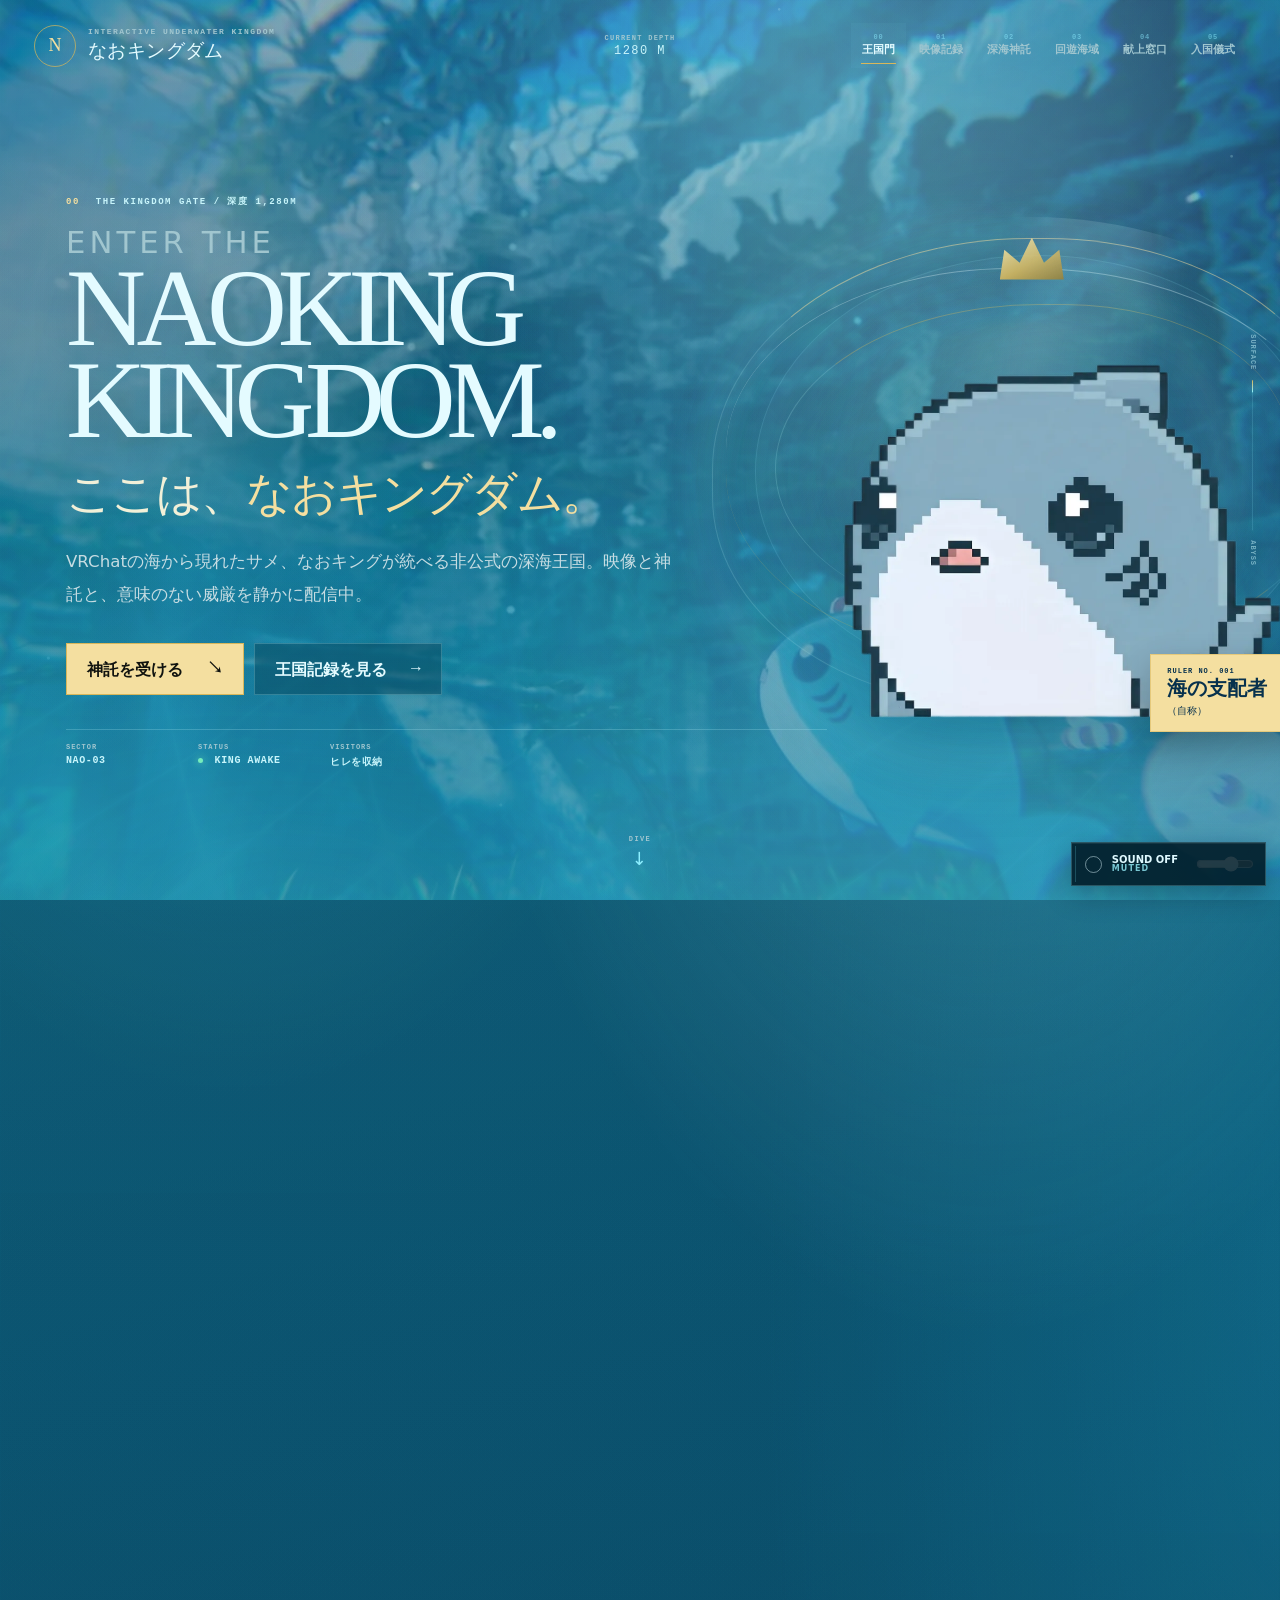
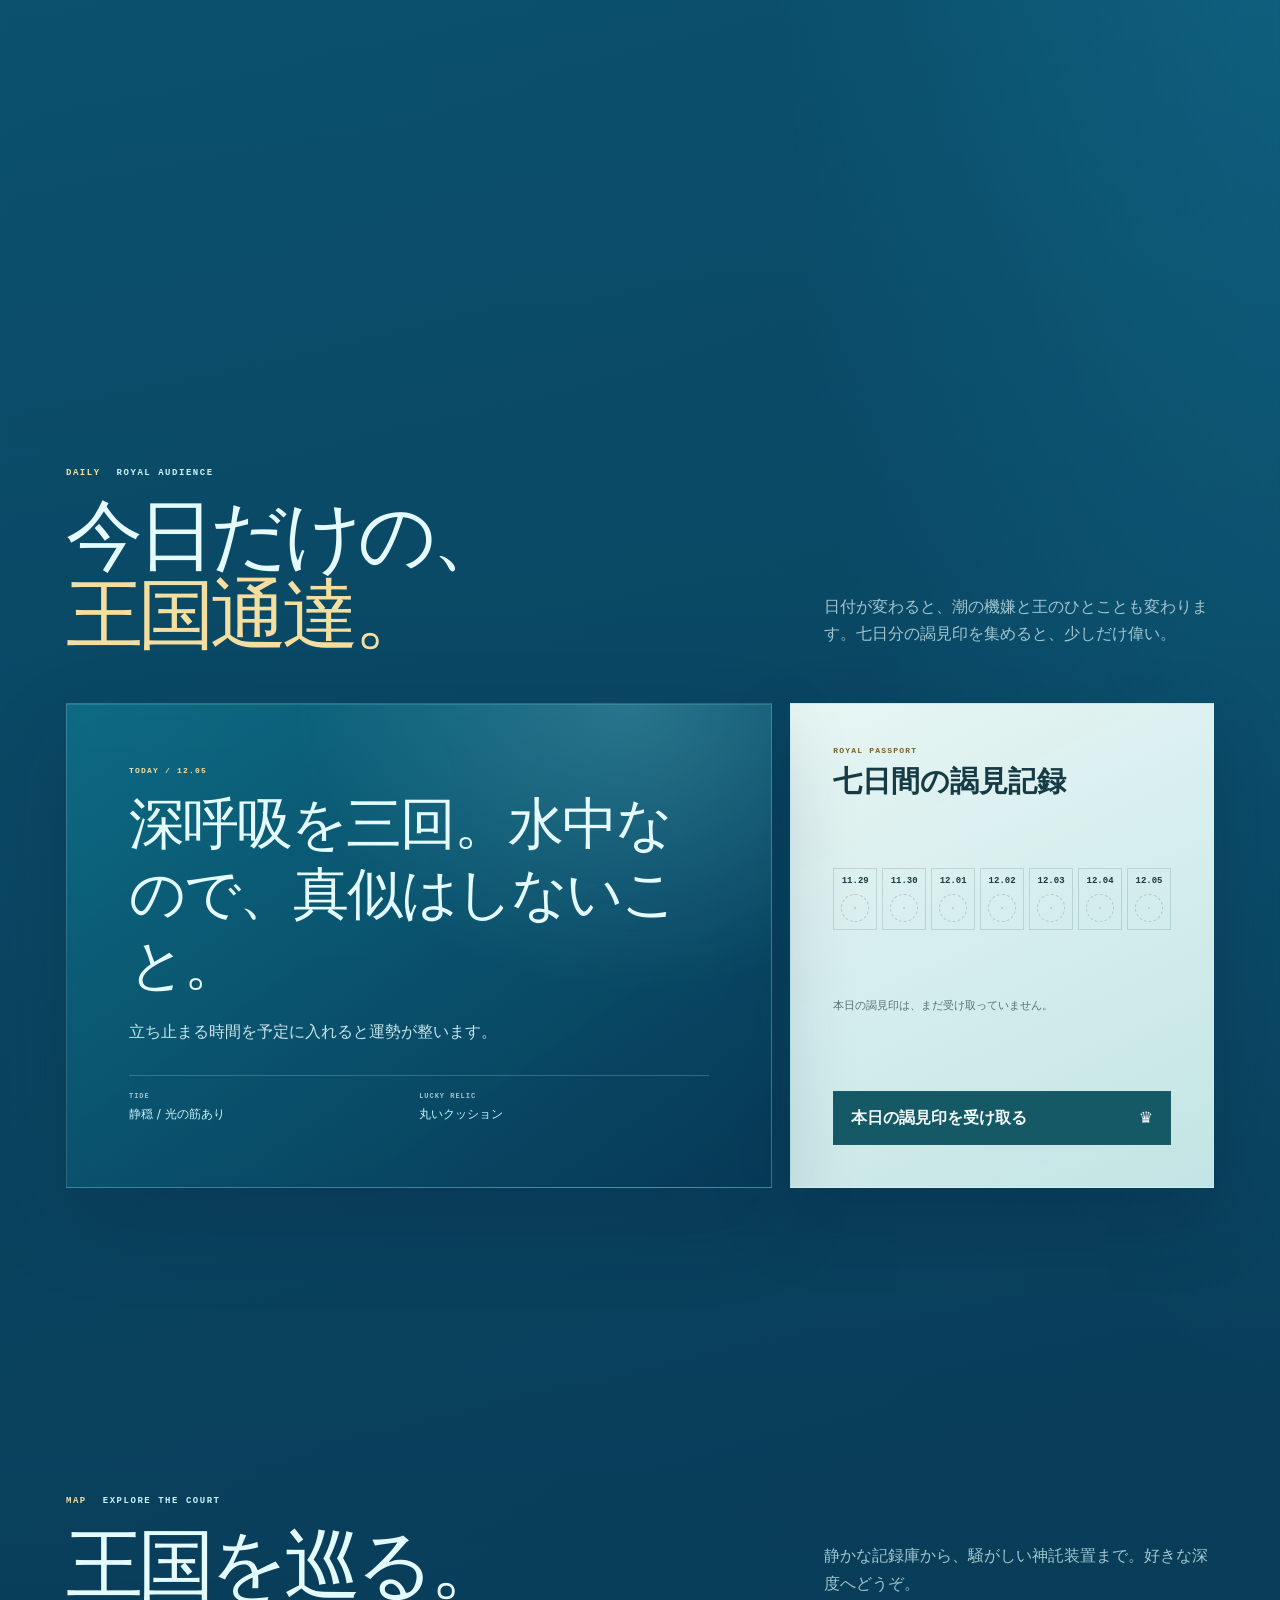
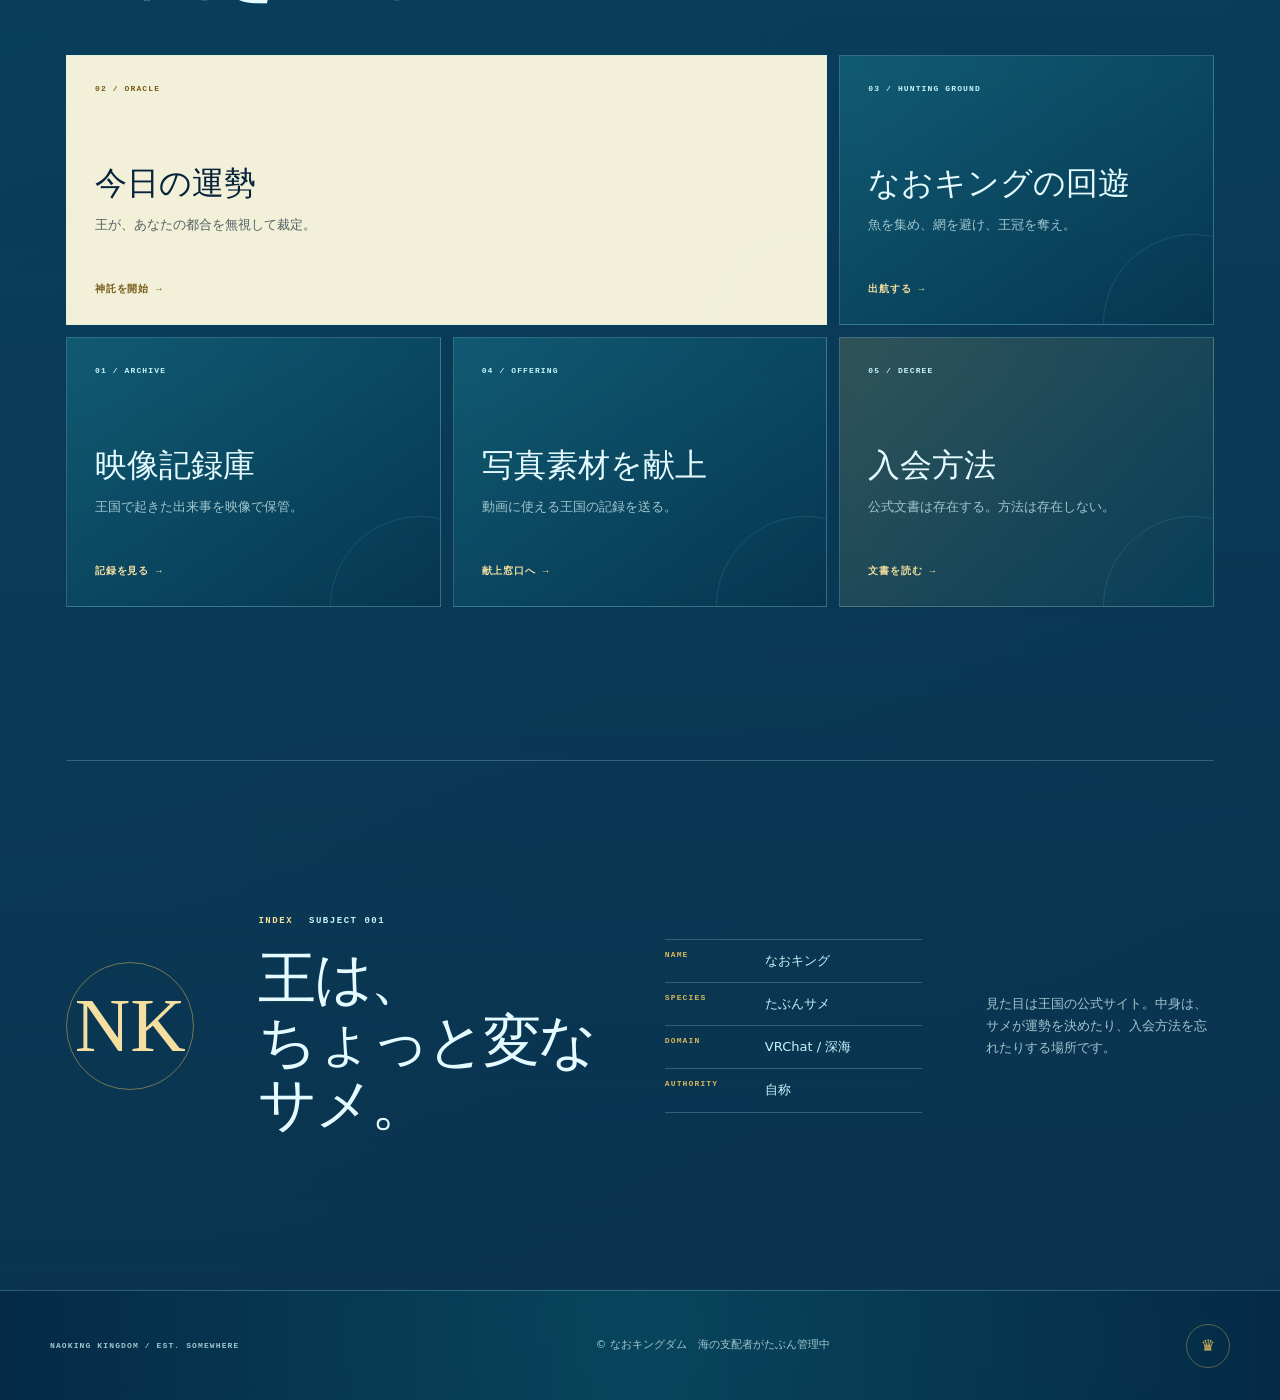
==== commit e283a58b: "feat: expand royal oracle presentation engine" ====
--- a/index.html
+++ b/index.html
@@ -24,7 +24,7 @@
   <link rel="preload" href="assets/backgrounds/vrchat-01.webp" as="image" type="image/webp">
   <link rel="stylesheet" href="deep-sea.css?v=20260830f">
   <link rel="stylesheet" href="kingdom-experience.css?v=20260830h">
-  <link rel="stylesheet" href="roulette.css?v=20260831a">
+  <link rel="stylesheet" href="roulette.css?v=20260831b">
   <link rel="stylesheet" href="deep-sea-game.css?v=20260830g">
 </head>
 <body data-page="home">
@@ -263,6 +263,6 @@
     </div>
   </dialog>
 
-  <script src="signature-water.js?v=20260830f" defer></script><script src="site.js?v=20260830f" defer></script><script src="photo-background.js?v=20260830d" defer></script><script src="royal-abyss-lens.js?v=20260830h" defer></script><script src="kingdom-experience.js?v=20260830h" defer></script><script src="submission.js?v=20260824d" defer></script><script src="roulette-controller.js?v=20260831a" defer></script><script src="deep-sea-game.js?v=20260831a" defer></script><script src="kingdom-audio.js?v=20260831a" defer></script>
+  <script src="signature-water.js?v=20260830f" defer></script><script src="site.js?v=20260830f" defer></script><script src="photo-background.js?v=20260830d" defer></script><script src="royal-abyss-lens.js?v=20260830h" defer></script><script src="kingdom-experience.js?v=20260830h" defer></script><script src="submission.js?v=20260824d" defer></script><script src="roulette-entertainment.js?v=20260831b" defer></script><script src="roulette-controller.js?v=20260831b" defer></script><script src="deep-sea-game.js?v=20260831a" defer></script><script src="kingdom-audio.js?v=20260831b" defer></script>
 </body>
 </html>
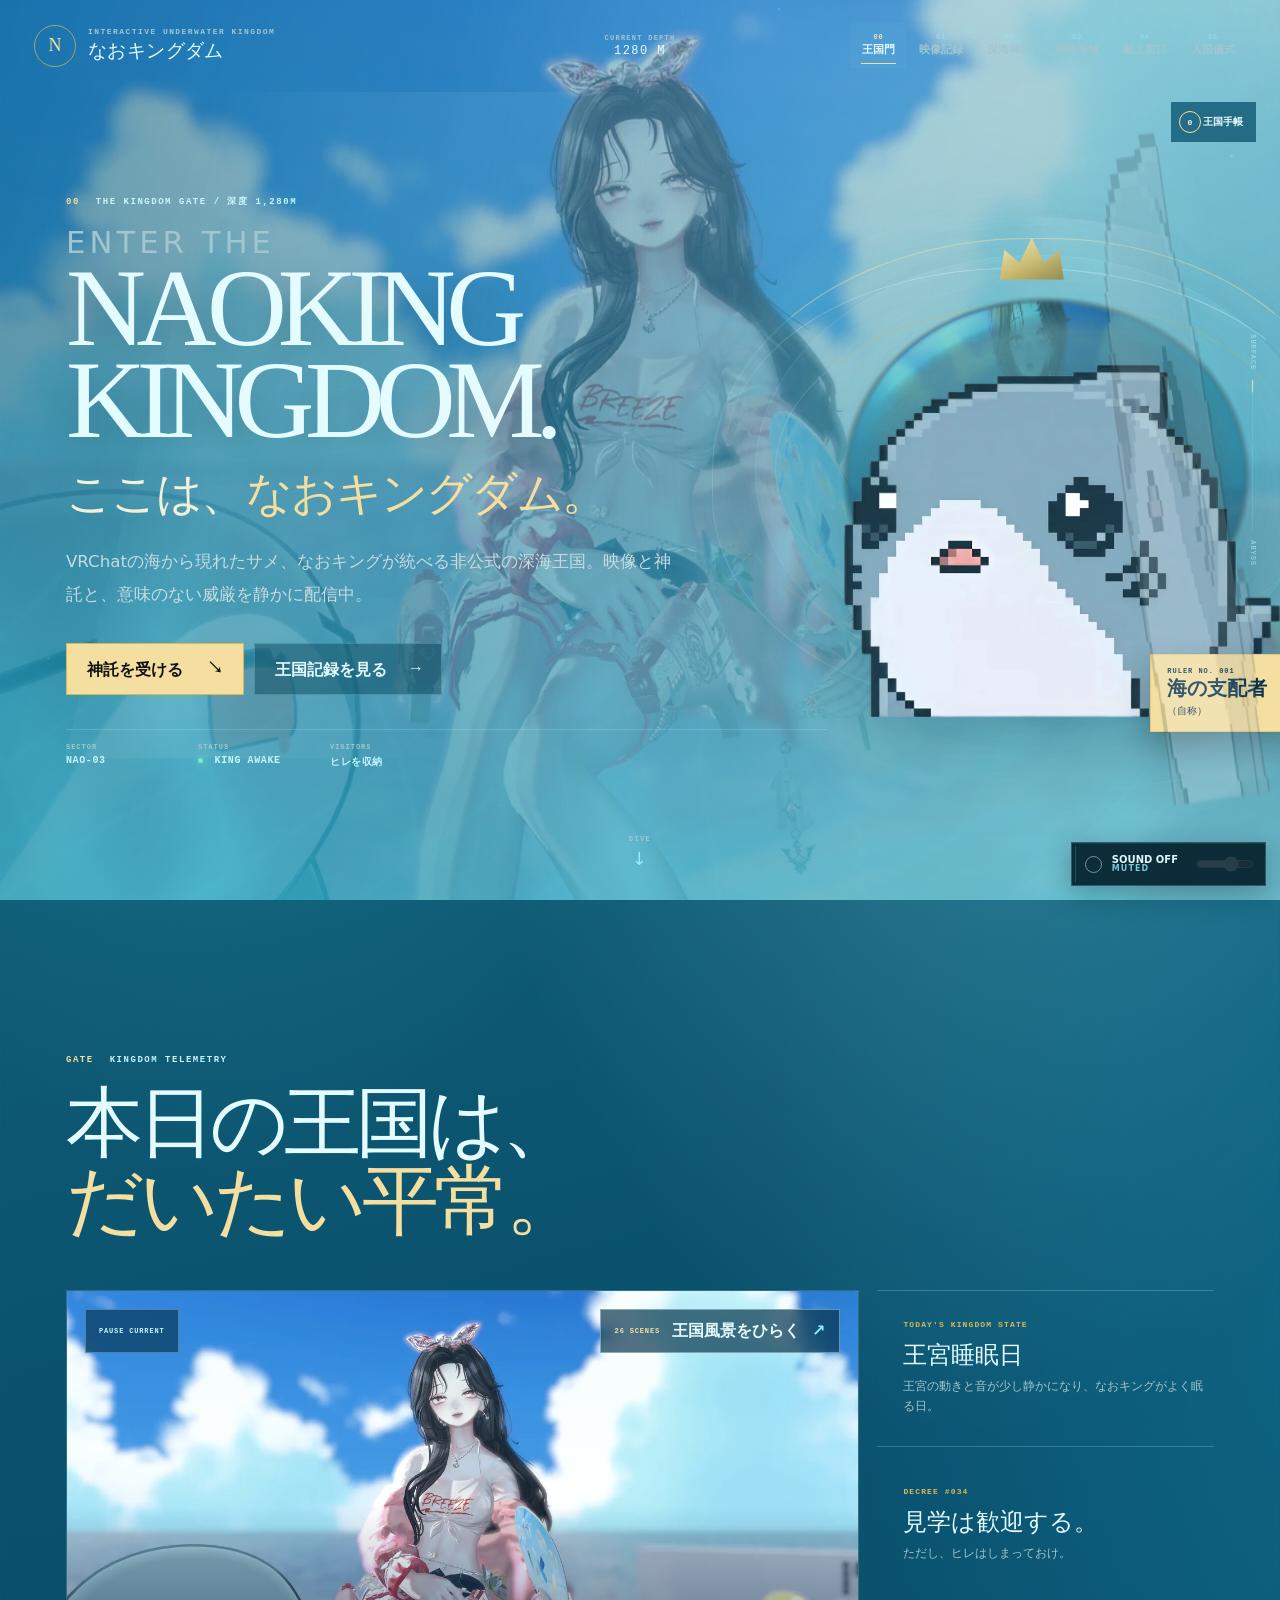
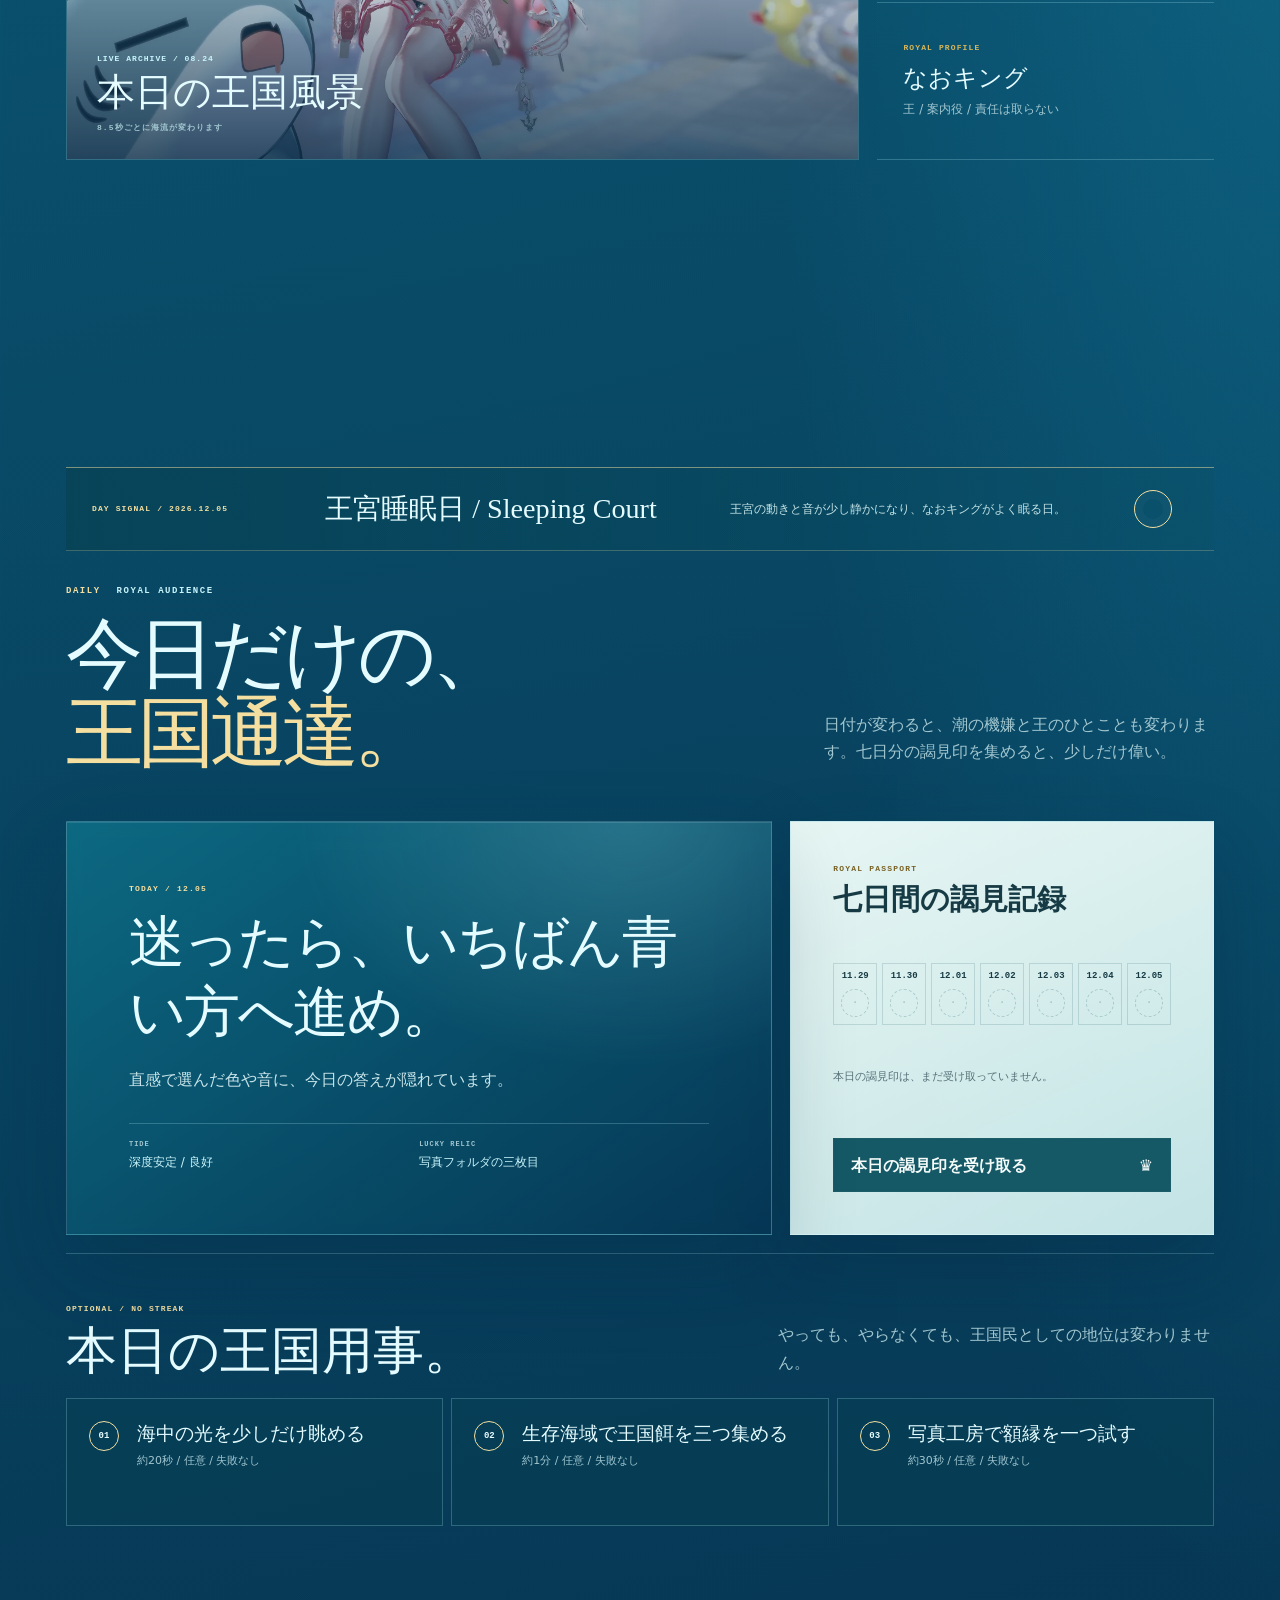
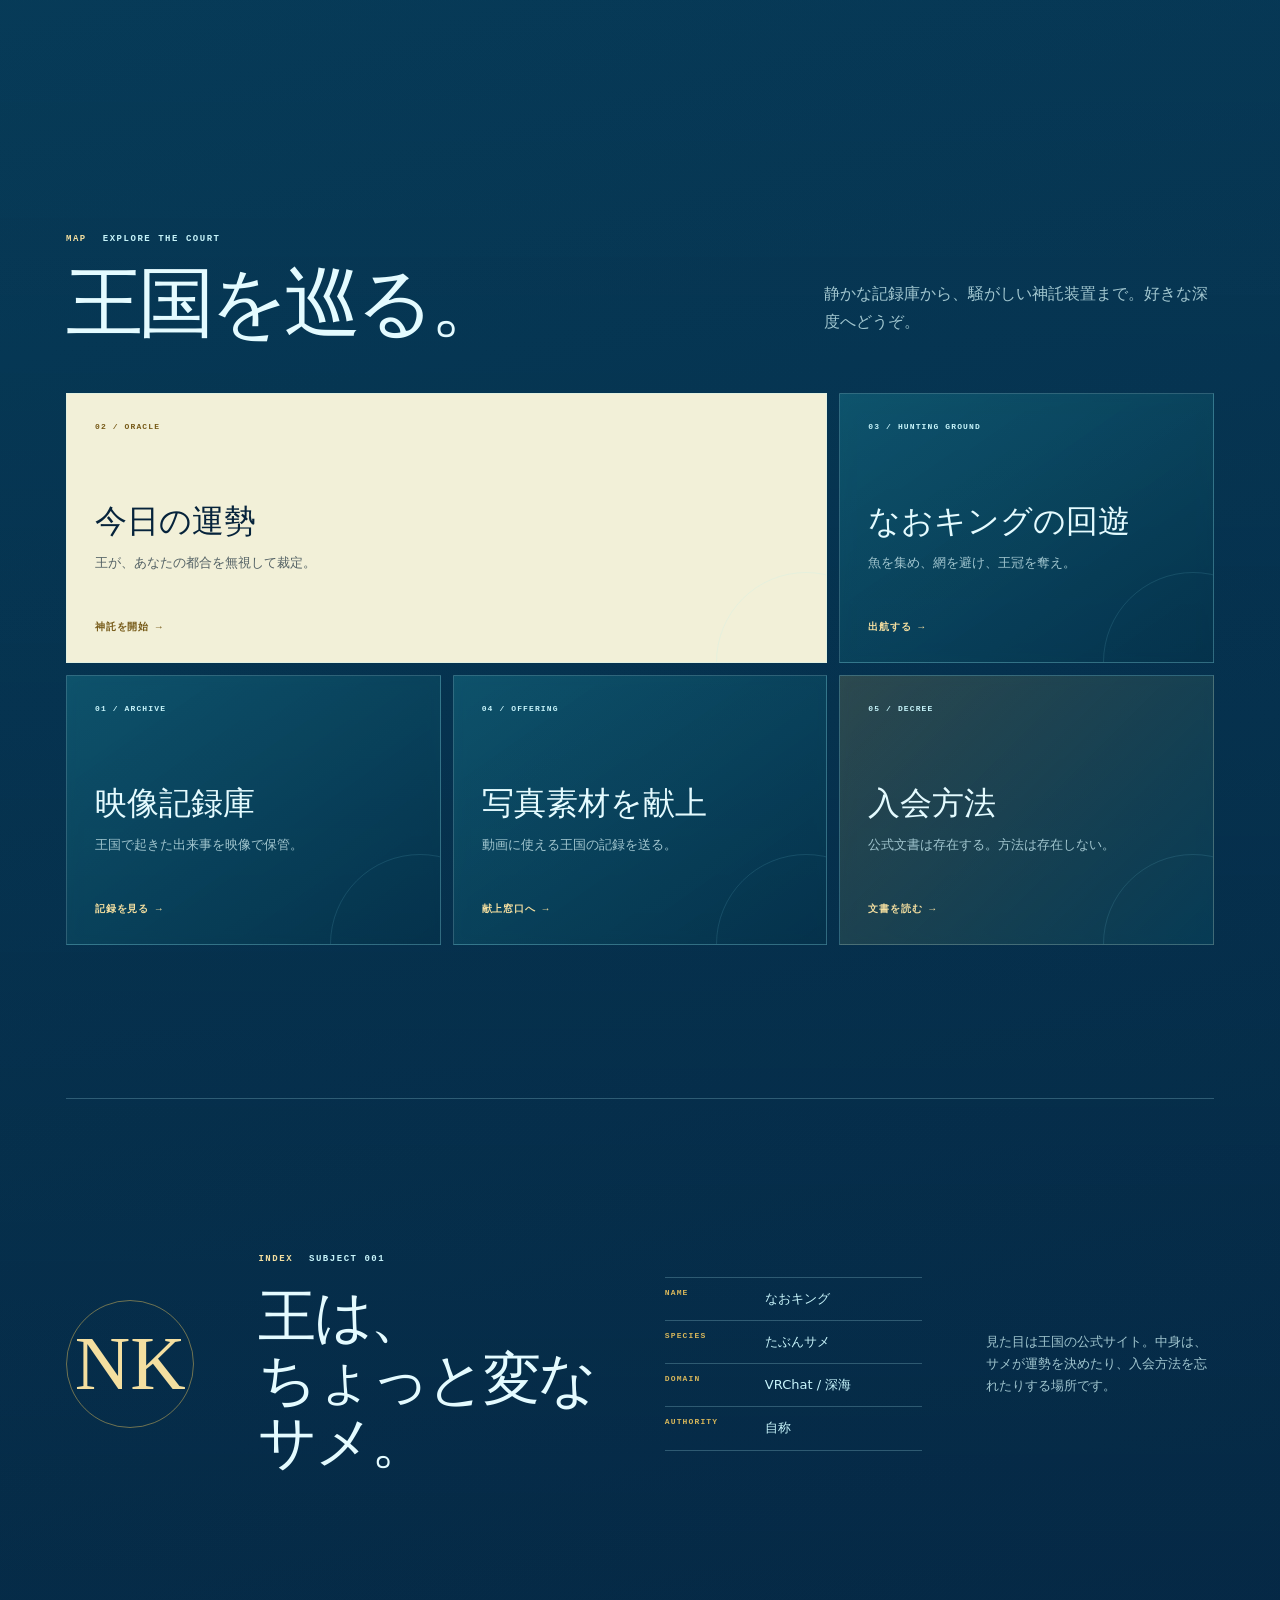
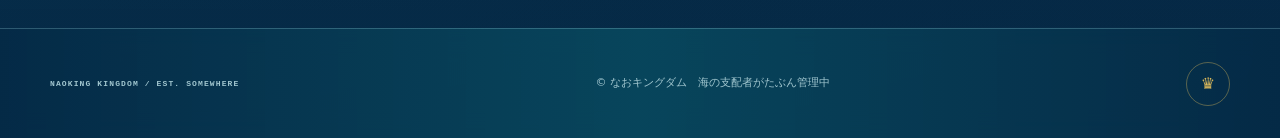
==== commit 66e9c2ac: "feat: evolve naoking kingdom world" ====
--- a/index.html
+++ b/index.html
@@ -22,10 +22,11 @@
   <link rel="icon" href="favicon.svg" type="image/svg+xml">
   <link rel="preload" href="assets/characters/naoking-hero.webp" as="image" type="image/webp">
   <link rel="preload" href="assets/backgrounds/vrchat-01.webp" as="image" type="image/webp">
-  <link rel="stylesheet" href="deep-sea.css?v=20260830f">
-  <link rel="stylesheet" href="kingdom-experience.css?v=20260830h">
+  <link rel="stylesheet" href="deep-sea.css?v=20260831f">
+  <link rel="stylesheet" href="kingdom-experience.css?v=20260831f">
   <link rel="stylesheet" href="roulette.css?v=20260831b">
   <link rel="stylesheet" href="deep-sea-game.css?v=20260830g">
+  <link rel="stylesheet" href="kingdom-world.css?v=20260831f">
 </head>
 <body data-page="home">
   <noscript><style>.opening{display:none!important}</style><p class="noscript-notice">JavaScriptが無効なため、王国門のみ表示しています。</p></noscript>
@@ -36,7 +37,9 @@
     <i class="caustic caustic-a"></i><i class="caustic caustic-b"></i>
     <i class="drift drift-a"></i><i class="drift drift-b"></i><i class="drift drift-c"></i><i class="drift drift-d"></i><i class="drift drift-e"></i><i class="drift drift-f"></i>
   </div>
-  <div class="kingdom-event-layer" id="kingdom-event-layer" aria-hidden="true"><i></i><i></i><i></i></div>
+  <div class="kingdom-world-layer" id="kingdom-world-layer" aria-hidden="true"><i></i><i></i><i></i><i></i></div>
+  <div class="kingdom-actor" id="kingdom-actor" aria-hidden="true"><img src="assets/characters/naoking-hero.webp" alt="" width="1120" height="1030"><span></span></div>
+  <div class="kingdom-surprise" id="kingdom-surprise" aria-hidden="true"><div><img src="assets/characters/naoking-hero.webp" alt="" width="1120" height="1030"><p><b></b><span></span></p></div></div>
   <div class="water-transition" id="water-transition" aria-hidden="true">
     <span class="transition-current"></span><i class="transition-pressure"></i><b id="transition-depth">1280 M</b>
   </div>
@@ -78,13 +81,14 @@
       <button class="nav-link" type="button" data-tab="join"><span>05</span>入国儀式</button>
     </nav>
   </header>
+  <button class="kingdom-logbook-toggle" id="kingdom-logbook-open" type="button" aria-label="王国手帳を開く" aria-haspopup="dialog" aria-controls="kingdom-logbook"><span id="kingdom-discovery-count" aria-hidden="true">0</span><b>王国手帳</b></button>
 
   <aside class="depth-rail" aria-hidden="true">
     <span>SURFACE</span><i><b id="depth-progress"></b></i><span>ABYSS</span>
   </aside>
 
   <main id="main-content">
-    <section class="page is-active" id="home" data-depth="1280" aria-labelledby="home-title">
+    <section class="page is-active" id="home" data-depth="1280" data-district="home" data-transition="tide" aria-labelledby="home-title">
       <div class="hero section-frame">
         <div class="hero-copy">
           <p class="kicker"><span>00</span> THE KINGDOM GATE / 深度 1,280M</p>
@@ -126,7 +130,7 @@
             <button class="snapshot-expand" id="photo-gallery-open" type="button"><span>26 SCENES</span>王国風景をひらく <i>↗</i></button>
           </article>
           <div class="royal-status">
-            <article><span>ROYAL WEATHER</span><strong id="kingdom-condition">水圧、やや偉そう</strong><p>国王の機嫌とは関係ありません。</p></article>
+            <article><span>TODAY'S KINGDOM STATE</span><strong id="kingdom-condition">水圧、やや偉そう</strong><p id="kingdom-condition-detail">国王の機嫌とは関係ありません。</p></article>
             <article><span>DECREE #034</span><strong>見学は歓迎する。</strong><p>ただし、ヒレはしまっておけ。</p></article>
             <article><span>ROYAL PROFILE</span><strong>なおキング</strong><p>王 / 案内役 / 責任は取らない</p></article>
           </div>
@@ -134,6 +138,12 @@
       </section>
 
       <section class="daily-audience section-frame" aria-labelledby="daily-title">
+        <aside class="kingdom-day-signal" aria-label="本日の王国信号">
+          <span id="kingdom-day-code">DAY SIGNAL / RECEIVING</span>
+          <strong id="kingdom-state-name">王国状態を観測中</strong>
+          <p id="kingdom-state-summary">光と海流の報告を待っています。</p>
+          <i aria-hidden="true"></i>
+        </aside>
         <header class="section-heading heading-inline">
           <div><p class="kicker"><span>DAILY</span> ROYAL AUDIENCE</p><h2 id="daily-title">今日だけの、<br><em>王国通達。</em></h2></div>
           <p>日付が変わると、潮の機嫌と王のひとことも変わります。七日分の謁見印を集めると、少しだけ偉い。</p>
@@ -152,6 +162,10 @@
             <button type="button" id="daily-stamp">本日の謁見印を受け取る <span>♛</span></button>
           </article>
         </div>
+        <section class="royal-errands" aria-labelledby="royal-errands-title">
+          <header><div><span>OPTIONAL / NO STREAK</span><h3 id="royal-errands-title">本日の王国用事。</h3></div><p>やっても、やらなくても、王国民としての地位は変わりません。</p></header>
+          <ol id="royal-errand-list"></ol>
+        </section>
       </section>
 
       <section class="portal-section section-frame" aria-labelledby="portal-title">
@@ -178,19 +192,20 @@
       </section>
     </section>
 
-    <section class="page" id="videos" data-depth="2360" aria-labelledby="videos-title" hidden>
-      <div class="page-hero section-frame"><p class="kicker"><span>01</span> ROYAL MOTION ARCHIVE</p><h1 id="videos-title">王国<br><em>映像記録。</em></h1><p>なおキングダムで起きた出来事を、記録係が逃げ出す前に保存しています。</p></div>
+    <section class="page" id="videos" data-depth="2360" data-district="record" data-transition="shutter" aria-labelledby="videos-title" hidden>
+      <div class="page-hero record-hero section-frame"><p class="kicker"><span>01</span> ROYAL MOTION ARCHIVE</p><h1 id="videos-title">王国<br><em>映像記録。</em></h1><p>なおキングダムで起きた出来事を、記録係が逃げ出す前に保存しています。</p><div class="district-mark" aria-hidden="true"><span>REC</span><i></i><i></i><i></i></div></div>
       <div class="archive-layout section-frame">
         <article class="featured-film">
           <div class="film-frame"><iframe src="https://www.youtube.com/embed/ur3w4qmnQW8" title="なおキングダム 最新映像記録" loading="lazy" allow="accelerometer; autoplay; clipboard-write; encrypted-media; gyroscope; picture-in-picture; web-share" allowfullscreen></iframe><span>FEATURED / RECORD 001</span></div>
           <div class="film-copy"><p class="kicker">LATEST DISPATCH</p><h2>なおキングダム、<br>最新の映像記録。</h2><p>海のどこかで撮影された、王国の公式っぽい記録。最後まで見ても、入会方法は分かりません。</p><a class="action action-primary" href="https://www.youtube.com/watch?v=ur3w4qmnQW8" target="_blank" rel="noreferrer">YOUTUBEで視聴 <span>↗</span></a></div>
         </article>
-        <div class="archive-ledger"><article><span>RECORD 002 / CLASSIFIED</span><b>次の記録を編集中</b><p>映像は存在する。完成日は深海に沈んでいる。</p></article><article><span>RECORD 003 / MISSING</span><b>記録係、行方不明</b><p>戻り次第、過去映像の整理を始める予定。</p></article></div>
-      </div>
-    </section>
-
-    <section class="page" id="fortune" data-depth="4810" aria-labelledby="fortune-title" hidden>
-      <div class="page-hero oracle-hero section-frame"><div><p class="kicker"><span>02</span> THE SOVEREIGN ORACLE</p><h1 id="fortune-title">深海<br><em>神託装置。</em></h1></div><p>結果は一度だけ確定し、王国の演出装置を経てあなたへ届きます。連打は王への反逆です。</p></div>
+        <div class="archive-ledger"><article><span>RECORD 002 / CLASSIFIED</span><b>次の記録を編集中</b><p>映像は存在する。完成日は深海に沈んでいる。</p></article><button class="missing-record" id="missing-record" type="button"><span>RECORD 003 / MISSING</span><b>記録係、行方不明</b><p>信号の残響を調べる。記録係が戻る保証はありません。</p><i>微弱信号を照合 →</i></button></div>
+        <aside class="archive-console" aria-label="王国記録庫の状態"><span>PRESSURE PROJECTOR</span><strong id="archive-scan-status">26件の王国風景と記録波形を照合中</strong><div aria-hidden="true"><i></i><i></i><i></i><i></i><i></i></div><button id="archive-scan" type="button">記録波形を走査する</button></aside>
+      </div>
+    </section>
+
+    <section class="page" id="fortune" data-depth="4810" data-district="oracle" data-transition="pressure" aria-labelledby="fortune-title" hidden>
+      <div class="page-hero oracle-hero section-frame"><div><p class="kicker"><span>02</span> THE SOVEREIGN ORACLE</p><h1 id="fortune-title">深海<br><em>神託装置。</em></h1></div><p>結果は一度だけ確定し、王国の演出装置を経てあなたへ届きます。連打は王への反逆です。</p><div class="district-mark" aria-hidden="true"><span>4810</span><i></i><i></i><i></i></div></div>
       <div class="oracle-layout section-frame">
         <div class="fortune-card" id="card">
           <div class="machine-plate"><span>NAOKING ORACLE // UNIT 03</span><i>ONLINE</i></div>
@@ -205,8 +220,8 @@
       </div>
     </section>
 
-    <section class="page" id="game" data-depth="3280" aria-labelledby="game-title" hidden>
-      <div class="page-hero game-page-hero section-frame"><div><p class="kicker"><span>03</span> ROYAL HUNTING GROUND</p><h1 id="game-title">なおキングの<br><em>回遊。</em></h1></div><p>魚を食べ、コンボを繋ぎ、王冠でフィーバー。網と岩は王様にも平等に危険です。</p></div>
+    <section class="page" id="game" data-depth="3280" data-district="game" data-transition="emergency" aria-labelledby="game-title" hidden>
+      <div class="page-hero game-page-hero section-frame"><div><p class="kicker"><span>03</span> ROYAL HUNTING GROUND</p><h1 id="game-title">なおキングの<br><em>回遊。</em></h1></div><p>魚を食べ、コンボを繋ぎ、王冠でフィーバー。網と岩は王様にも平等に危険です。</p><div class="district-mark" aria-hidden="true"><span>O₂</span><i></i><i></i><i></i></div></div>
       <div class="game-shell deep-sea-game section-frame">
         <div class="game-topline"><span>EXPEDITION // SECTOR 7</span><strong id="game-state" aria-live="polite">出航待機中</strong><b id="game-rank">未判定</b></div>
         <div class="game-hud"><div><small>TIME</small><b id="game-time">30.0</b></div><div><small>SCORE</small><b id="game-score">00000</b></div><div><small>COMBO</small><b id="game-combo">× 1</b></div><div><small>BEST</small><b id="game-high-score">00000</b></div></div>
@@ -214,12 +229,14 @@
         <div class="game-actions"><button class="action action-primary" id="start-game" type="button">回遊を始める <span>→</span></button><div class="game-controls"><button id="left-control" type="button" aria-label="左へ泳ぐ">← <span>LEFT</span></button><button id="right-control" type="button" aria-label="右へ泳ぐ"><span>RIGHT</span> →</button></div></div>
         <p class="game-help">小魚 +12 / マグロ +28 / 真珠 +42 / 王冠 +100・フィーバー。コンボとフィーバーで得点倍率が上がります。</p>
       </div>
-    </section>
-
-    <section class="page" id="submit" data-depth="6120" aria-labelledby="submit-title" hidden>
-      <div class="page-hero offering-hero section-frame"><div><p class="kicker"><span>04</span> ROYAL MATERIAL OFFERING</p><h1 id="submit-title">写真素材<br><em>献上窓口。</em></h1></div><p>あなたが撮影した王国の記録を、動画素材としてなおキングへ献上できます。</p></div>
+      <aside class="expedition-log section-frame" aria-label="本日の遠征状態"><span>EXPEDITION LOG / LOCAL</span><strong id="expedition-summary">まだ本日の回遊記録はありません。</strong><p>記録はこのブラウザの中だけに残ります。休んでも王冠は没収されません。</p></aside>
+    </section>
+
+    <section class="page" id="submit" data-depth="6120" data-district="workshop" data-transition="portal" aria-labelledby="submit-title" hidden>
+      <div class="page-hero offering-hero section-frame"><div><p class="kicker"><span>04</span> ROYAL MATERIAL OFFERING</p><h1 id="submit-title">写真素材<br><em>献上窓口。</em></h1></div><p>あなたが撮影した王国の記録を、動画素材としてなおキングへ献上できます。</p><div class="district-mark" aria-hidden="true"><span>LINK</span><i></i><i></i><i></i></div></div>
+      <aside class="facility-status section-frame" aria-label="異世界接続施設の状態"><span>VRCHAT MEMORY APERTURE</span><strong>PORTAL STABLE</strong><p>写真は献上窓口へ。加工だけなら、下の王国フレーム工房へ。</p><i aria-hidden="true"></i></aside>
       <div class="offering-layout section-frame">
-        <aside class="offering-guidance"><span>OFFERING PROTOCOL</span><h2>送る前に、<br>三つだけ確認。</h2><ul><li>自分で撮影した、または使用許可がある</li><li>動画・SNSで使用される可能性に同意する</li><li>JPEG / PNG / WebP、10MB以内</li></ul><p>採用の保証はありません。王の気まぐれです。</p><p class="privacy-note">写真・投稿日時・任意のニックネームは管理者用の記録庫に保存されます。削除を希望する場合は、なおキングへ直接お知らせください。</p></aside>
+        <aside class="offering-guidance" role="button" tabindex="0" aria-label="写真献上の安全案内を確認する"><span>OFFERING PROTOCOL</span><h2>送る前に、<br>三つだけ確認。</h2><ul><li>自分で撮影した、または使用許可がある</li><li>動画・SNSで使用される可能性に同意する</li><li>JPEG / PNG / WebP、10MB以内</li></ul><p>採用の保証はありません。王の気まぐれです。</p><p class="privacy-note">写真・投稿日時・任意のニックネームは管理者用の記録庫に保存されます。削除を希望する場合は、なおキングへ直接お知らせください。</p></aside>
         <div class="submit-frame" id="submit-frame"><form class="photo-submit-form" id="photo-submit-form">
           <label class="file-drop" for="photo-file"><span class="file-index">01 / IMAGE</span><strong>写真を選ぶ</strong><small>DROP OR TAP TO SELECT</small><img class="photo-preview" id="photo-preview" alt="選択した写真のプレビュー" hidden><span class="photo-preview-name" id="photo-preview-name" hidden></span><input id="photo-file" name="photo" type="file" accept="image/jpeg,image/png,image/webp" required></label>
           <label class="field-label"><span>02 / CREDIT</span>撮影者名・ニックネーム（任意）<input id="photo-credit" name="credit" type="text" maxlength="50" placeholder="例：なおキングの民" autocomplete="nickname"></label>
@@ -241,12 +258,13 @@
       </section>
     </section>
 
-    <section class="page" id="join" data-depth="8050" aria-labelledby="join-title" hidden>
-      <div class="page-hero decree-hero section-frame"><div><p class="kicker"><span>05</span> ROYAL DECREE / DOCUMENT 404</p><h1 id="join-title">なおキングダム<br><em>入会方法。</em></h1></div><p>王国の公式記録によれば、入会には所定の手続きが必要です。所定の意味は非公開です。</p></div>
+    <section class="page" id="join" data-depth="8050" data-district="bureau" data-transition="stamp" aria-labelledby="join-title" hidden>
+      <div class="page-hero decree-hero section-frame"><div><p class="kicker"><span>05</span> ROYAL DECREE / DOCUMENT 404</p><h1 id="join-title">なおキングダム<br><em>入会方法。</em></h1></div><p>王国の公式記録によれば、入会には所定の手続きが必要です。所定の意味は非公開です。</p><div class="district-mark" aria-hidden="true"><span>404</span><i></i><i></i><i></i></div></div>
       <article class="decree section-frame">
-        <header><div class="decree-seal">王</div><div><span>ABYSSAL COURT — OFFICIAL DOCUMENT</span><h2>王国入会に関する布告</h2></div><b>CLASSIFIED</b></header>
+        <header><button class="decree-seal" id="decree-seal" type="button" aria-label="王印を押す">王</button><div><span>ABYSSAL COURT — OFFICIAL DOCUMENT</span><h2>王国入会に関する布告</h2></div><b>CLASSIFIED</b></header>
         <ol class="decree-steps"><li><span>第一条</span><div><h3>所定の門を探す</h3><p>門の所在地は非公開です。門が存在するかどうかも、現在確認中です。</p></div><i>STATUS / MISSING</i></li><li><span>第二条</span><div><h3>所定の者に会う</h3><p>所定の者は不在です。帰還予定は「所定の時刻」と記録されています。</p></div><i>STATUS / AWAY</i></li><li><span>最終条</span><div><h3>入会したことにする</h3><p>ここまで読んだ者は、たぶん入会できています。王への報告は不要です。</p></div><i>STATUS / MAYBE</i></li></ol>
         <footer><p>結論</p><strong>入会方法は、<em>完全に謎。</em></strong><small>なおキングも、よく分かっていません。</small></footer>
+        <p class="bureau-response" id="bureau-response" role="status" aria-live="polite">王印は押せますが、効力は確認されていません。</p>
       </article>
     </section>
   </main>
@@ -257,12 +275,23 @@
   <dialog class="kingdom-gallery" id="kingdom-gallery" aria-labelledby="gallery-title">
     <div class="gallery-shell">
       <header><p class="kicker"><span>ROYAL SCENERY</span> 26 LINKED MEMORIES</p><h2 id="gallery-title">王国風景記録庫。</h2><button type="button" id="gallery-close" aria-label="写真記録庫を閉じる">CLOSE <span>×</span></button></header>
-      <figure><img id="gallery-image" src="assets/backgrounds/vrchat-01.webp" alt="なおキングダムの王国風景 1" width="1600" height="900"><figcaption aria-live="polite"><span id="gallery-counter">SCENE 01 / 26</span><strong id="gallery-caption">潮目の向こうにある王国</strong><small>選んだ風景はサイト背景にも反映されます</small></figcaption></figure>
-      <div class="gallery-navigation"><button type="button" id="gallery-prev">← 前の風景</button><button type="button" id="gallery-next">次の風景 →</button></div>
+      <figure aria-busy="false"><img id="gallery-image" src="assets/backgrounds/vrchat-01.webp" data-photo-index="0" alt="青い光が差し込む海底遺跡を泳ぐ、なおキングたち" width="1600" height="900"><figcaption aria-live="polite"><span id="gallery-counter">SCENE 01 / 26</span><strong id="gallery-caption">光差す海底遺跡へ</strong><small>選んだ風景はサイト背景にも反映されます</small></figcaption></figure>
+      <div class="gallery-navigation"><button type="button" id="gallery-prev">← 前の風景</button><button class="gallery-favorite" type="button" id="gallery-favorite" aria-pressed="false">☆ 記憶に留める</button><button type="button" id="gallery-next">次の風景 →</button></div>
       <div class="gallery-strip" id="gallery-strip" aria-label="王国風景一覧"></div>
     </div>
   </dialog>
 
-  <script src="signature-water.js?v=20260830f" defer></script><script src="site.js?v=20260830f" defer></script><script src="photo-background.js?v=20260830d" defer></script><script src="royal-abyss-lens.js?v=20260830h" defer></script><script src="kingdom-experience.js?v=20260830h" defer></script><script src="submission.js?v=20260824d" defer></script><script src="roulette-entertainment.js?v=20260831b" defer></script><script src="roulette-controller.js?v=20260831b" defer></script><script src="deep-sea-game.js?v=20260831a" defer></script><script src="kingdom-audio.js?v=20260831b" defer></script>
+  <dialog class="kingdom-logbook" id="kingdom-logbook" aria-labelledby="kingdom-logbook-title" aria-describedby="kingdom-logbook-intro">
+    <div class="logbook-shell">
+      <header><div><span>LOCAL MEMORY / NO ACCOUNT</span><h2 id="kingdom-logbook-title">王国航海手帳。</h2></div><button id="kingdom-logbook-close" type="button">閉じる <span>×</span></button></header>
+      <p class="logbook-intro" id="kingdom-logbook-intro">このブラウザが覚えている、王国での小さな発見です。</p>
+      <dl class="logbook-stats"><div><dt>VISIT DAYS</dt><dd id="logbook-visit-days">0</dd></div><div><dt>DISTRICTS</dt><dd id="logbook-districts">0 / 6</dd></div><div><dt>MEMORIES</dt><dd id="logbook-memories">0 / 26</dd></div><div><dt>SECRETS</dt><dd id="logbook-secrets">0</dd></div></dl>
+      <section><h3>発見済みの記録</h3><ul id="logbook-discoveries"><li>まだ何も見つかっていません。</li></ul></section>
+      <section><h3>訪れた地区</h3><ol id="logbook-district-list"></ol></section>
+      <footer><p>記録は端末内だけに保存され、来なかった日を責めません。</p><button id="kingdom-logbook-clear" type="button">王国手帳を初期化</button></footer>
+    </div>
+  </dialog>
+
+  <script src="signature-water.js?v=20260830f" defer></script><script src="site.js?v=20260831f" defer></script><script src="photo-catalog.js?v=20260831f" defer></script><script src="photo-background.js?v=20260831f" defer></script><script src="royal-abyss-lens.js?v=20260830h" defer></script><script src="kingdom-world-data.js?v=20260831f" defer></script><script src="kingdom-experience.js?v=20260831f" defer></script><script src="kingdom-audio.js?v=20260831f" defer></script><script src="kingdom-world.js?v=20260831f" defer></script><script src="submission.js?v=20260824d" defer></script><script src="roulette-entertainment.js?v=20260831b" defer></script><script src="roulette-controller.js?v=20260831b" defer></script><script src="deep-sea-game.js?v=20260831a" defer></script>
 </body>
 </html>
--- a/deep-sea.css
+++ b/deep-sea.css
@@ -95,7 +95,7 @@
   position: absolute;
   inset: -3%;
   opacity: 0;
-  background-position: var(--photo-x, 50%) center;
+  background-position: var(--photo-x, 50%) var(--photo-y, 50%);
   background-size: cover;
   filter: saturate(1.08) contrast(.96) brightness(.96) sepia(.05) hue-rotate(2deg);
   transform: scale(1.035);
@@ -139,8 +139,8 @@
 .drift-f { left: 48%; bottom: -8%; width: 10px; height: 10px; --bubble-time: 29s; animation-delay: -23s; }
 @keyframes caustic-drift { to { transform: translate3d(-5%, 9%, 0) rotate(8deg) scale(1.1); } }
 @keyframes photo-breathe {
-  from { background-position: var(--photo-x, 50%) 50%; filter: saturate(1.08) contrast(.96) brightness(.96) sepia(.05) hue-rotate(2deg); }
-  to { background-position: calc(var(--photo-x, 50%) + 1.6%) 46%; filter: saturate(1.03) contrast(.95) brightness(1.01) sepia(.04) hue-rotate(3deg); }
+  from { background-position: var(--photo-x, 50%) var(--photo-y, 50%); filter: saturate(1.08) contrast(.96) brightness(.96) sepia(.05) hue-rotate(2deg); }
+  to { background-position: calc(var(--photo-x, 50%) + 1.6%) calc(var(--photo-y, 50%) - 4%); filter: saturate(1.03) contrast(.95) brightness(1.01) sepia(.04) hue-rotate(3deg); }
 }
 @keyframes bubble-rise {
   0% { opacity: 0; transform: translate3d(0, 0, 0) scale(.72); }
--- a/kingdom-experience.css
+++ b/kingdom-experience.css
@@ -495,17 +495,6 @@
 }
 @keyframes current-ring { to { transform: translate3d(-3%, 5%, 0) rotate(7deg) scale(1.045); } }
 
-.kingdom-event-layer { position: fixed; z-index: 4; inset: 0; overflow: hidden; pointer-events: none; }
-.kingdom-event-layer i { position: absolute; top: var(--event-y, 30%); left: -12vw; width: 38px; height: 13px; border-radius: 52% 48% 48% 52%; opacity: 0; background: rgba(119, 212, 226, .16); filter: blur(2px); }
-.kingdom-event-layer i::after { content: ""; position: absolute; right: -9px; top: 2px; border: 5px solid transparent; border-left: 0; border-right-color: rgba(119, 212, 226, .15); }
-.kingdom-event-layer i:nth-child(2) { --event-y: 38%; width: 24px; height: 9px; animation-delay: .9s !important; }
-.kingdom-event-layer i:nth-child(3) { --event-y: 25%; width: 29px; height: 10px; animation-delay: 1.7s !important; }
-.kingdom-event-layer.is-shoal-passing i { animation: shoal-pass 5.8s var(--ease-water) both; }
-.kingdom-event-layer.is-current-glint::before { content: ""; position: absolute; inset: -30%; opacity: 0; background: linear-gradient(111deg, transparent 34%, rgba(204, 251, 255, .15) 46%, transparent 58%); filter: blur(15px); animation: current-glint 5.4s ease-in-out; }
-.kingdom-event-layer.is-royal-wake::after { content: ""; position: absolute; right: -20vw; top: 64%; width: 50vw; height: 2px; opacity: 0; background: linear-gradient(90deg, transparent, rgba(244,223,160,.32), rgba(187,242,247,.1), transparent); filter: blur(1px); animation: royal-wake 5.8s var(--ease-water); }
-@keyframes shoal-pass { 0% { opacity: 0; transform: translate3d(0, 0, 0); } 18% { opacity: .48; } 100% { opacity: 0; transform: translate3d(124vw, -7vh, 0); } }
-@keyframes current-glint { 0%, 100% { opacity: 0; transform: translateX(-15%); } 38%, 58% { opacity: 1; } 100% { transform: translateX(15%); } }
-@keyframes royal-wake { 0% { opacity: 0; transform: translateX(0); } 35% { opacity: .65; } 100% { opacity: 0; transform: translateX(-130vw) scaleX(1.8); } }
 
 .snapshot-expand { position: absolute; z-index: 4; top: 18px; right: 18px; display: inline-flex; align-items: center; gap: 12px; min-height: 44px; padding: 0 14px; border: 1px solid rgba(217, 249, 251, .42); color: var(--mist); background: rgba(4, 48, 72, .68); font-weight: 700; cursor: pointer; backdrop-filter: blur(10px); transition: background .25s ease, border-color .25s ease, transform .25s ease; }
 .snapshot-pause { position: absolute; z-index: 4; top: 18px; left: 18px; min-height: 44px; padding: 0 13px; border: 1px solid rgba(217,249,251,.3); color: var(--cyan-soft); background: rgba(4,48,72,.62); font: 700 7px var(--mono); letter-spacing: .12em; cursor: pointer; backdrop-filter: blur(10px); }
@@ -668,7 +657,6 @@
   body.is-page-transitioning #signature-water.is-ready { opacity: .2; }
   .motion-section { opacity: 1 !important; filter: none !important; transform: none !important; }
   .water-transition { display: none; }
-  .kingdom-event-layer { display: none; }
   .opening,
   .opening::before,
   .opening::after,
--- a/roulette.css
+++ b/roulette.css
@@ -325,10 +325,11 @@
 }
 
 .slot-reel {
+  --reel-count: 5;
   position: absolute !important;
   inset: 18px 16px !important;
   display: grid !important;
-  grid-template-columns: .72fr .9fr 1.32fr .9fr .72fr;
+  grid-template-columns: repeat(var(--reel-count), minmax(0, 1fr));
   align-items: stretch;
   gap: clamp(5px, 1vw, 11px);
   transform: none !important;
@@ -352,11 +353,15 @@
   will-change: transform, opacity, filter;
 }
 
-.shark-tile:nth-child(1) { --witness-delay: -45ms; }
-.shark-tile:nth-child(2) { --witness-delay: -125ms; }
-.shark-tile:nth-child(3) { --witness-delay: -205ms; border-color: rgba(var(--machine-accent), .34); }
-.shark-tile:nth-child(4) { --witness-delay: -85ms; }
-.shark-tile:nth-child(5) { --witness-delay: -165ms; }
+.shark-tile[data-reel-index="0"] { --witness-delay: -45ms; }
+.shark-tile[data-reel-index="1"] { --witness-delay: -125ms; }
+.shark-tile[data-reel-index="2"] { --witness-delay: -205ms; }
+.shark-tile[data-reel-index="3"] { --witness-delay: -85ms; }
+.shark-tile[data-reel-index="4"] { --witness-delay: -165ms; }
+.shark-tile[data-reel-index="5"] { --witness-delay: -245ms; }
+.shark-tile[data-reel-index="6"] { --witness-delay: -105ms; }
+.shark-tile[data-reel-index="7"] { --witness-delay: -285ms; }
+.shark-tile.is-prime { border-color: rgba(var(--machine-accent), .34); }
 
 .shark-tile > span {
   position: absolute;
@@ -380,10 +385,10 @@
   user-select: none;
 }
 
-.shark-tile:nth-child(3) .shark-face { width: 122% !important; opacity: 1; filter: drop-shadow(0 20px 24px rgba(0, 0, 0, .5)); }
+.shark-tile.is-prime .shark-face { width: 122% !important; opacity: 1; filter: drop-shadow(0 20px 24px rgba(0, 0, 0, .5)); }
 .shark-tile.is-stopped { animation: oracle-witness-lock .34s cubic-bezier(.16,.78,.18,1) both !important; }
 .shark-tile.is-stopped .shark-face { opacity: .3; filter: drop-shadow(0 14px 18px rgba(0, 0, 0, .44)) saturate(.72); }
-.shark-tile:nth-child(3).is-stopped .shark-face { opacity: 1; filter: drop-shadow(0 20px 24px rgba(0,0,0,.5)) drop-shadow(0 0 18px rgba(var(--machine-light),.14)); }
+.shark-tile.is-prime.is-stopped .shark-face { opacity: 1; filter: drop-shadow(0 20px 24px rgba(0,0,0,.5)) drop-shadow(0 0 18px rgba(var(--machine-light),.14)); }
 
 /* Speed is not one long loop: launch -> full current -> omen -> brake ->
    individually locked witnesses. 16+ perceived passes even on normal routes. */
@@ -1248,11 +1253,11 @@
   .oracle-phase-rail>i { height:22px; }
   .oracle-phase-rail>i::after { top:25px; font-size:4px; }
   .slot-window { height:250px; margin-top:14px; }
-  .slot-reel { inset:13px 9px!important; grid-template-columns:.72fr .86fr 1.22fr .86fr .72fr; gap:3px; }
+  .slot-reel { inset:13px 9px!important; grid-template-columns:repeat(var(--reel-count),minmax(0,1fr)); gap:3px; }
   .shark-tile { clip-path:polygon(7px 0,calc(100% - 7px) 0,100% 7px,100% calc(100% - 7px),calc(100% - 7px) 100%,7px 100%,0 calc(100% - 7px),0 7px); }
   .shark-tile>span { top:5px; left:5px; font-size:4px; }
   .shark-face { display:block!important; width:205%!important; height:78%!important; }
-  .shark-tile:nth-child(3) .shark-face { width:150%!important; }
+  .shark-tile.is-prime .shark-face { width:150%!important; }
   .roulette-status { min-height:31px; padding-inline:9px; font-size:6px; letter-spacing:.055em; }
   .result { min-height:164px; margin-top:10px; padding:17px 16px 18px; }
   .result strong { font-size:clamp(27px,9vw,38px); }
@@ -1304,8 +1309,700 @@
   .pointer,.roulette-flare,.oracle-crown-field>i,.oracle-intruder,.roulette-fx,.roulette-scene-prop,.oracle-tier-badge>i { animation:none!important; }
   .slot-window[data-reel-motion] .shark-tile { animation:none!important; opacity:1!important; filter:none!important; transform:none!important; }
   .slot-window[data-reel-motion] .shark-tile:not(.is-stopped) .shark-face { opacity:.5; }
-  .slot-window[data-reel-motion] .shark-tile:nth-child(3) .shark-face { opacity:1; }
+  .slot-window[data-reel-motion] .shark-tile.is-prime .shark-face { opacity:1; }
   .result.is-revealing { animation:none!important; }
   html.is-oracle-active body[data-page="fortune"] .photo-background,html.is-oracle-active .site-header { transition:none!important;filter:none!important; }
   html.is-oracle-active .fortune-card,html.is-oracle-active .site-header,html.is-oracle-active .depth-rail,html.is-oracle-active body[data-page="fortune"] .photo-background{transform:none!important;opacity:1!important;clip-path:none!important}
 }
+
+/* ========================================================================== */
+/* ULTIMATE ENTERTAINMENT EXPANSION                                            */
+/* ========================================================================== */
+
+/* The witness cage is now a topology, not a five-column illustration. */
+.slot-reel[data-reel-count="4"] { --reel-count:4; gap:clamp(8px,1.15vw,14px); }
+.slot-reel[data-reel-count="5"] { --reel-count:5; gap:clamp(5px,1vw,11px); }
+.slot-reel[data-reel-count="6"] { --reel-count:6; gap:clamp(4px,.72vw,8px); }
+.slot-reel[data-reel-count="7"] { --reel-count:7; gap:clamp(3px,.52vw,6px); inset-inline:12px!important; }
+.slot-reel[data-reel-count="8"] { --reel-count:8; gap:clamp(2px,.38vw,4px); inset-inline:10px!important; }
+.slot-reel[data-reel-count="4"] .shark-face { width:138%!important; }
+.slot-reel[data-reel-count="5"] .shark-face { width:176%!important; }
+.slot-reel[data-reel-count="6"] .shark-face { width:192%!important; }
+.slot-reel[data-reel-count="7"] .shark-face { width:214%!important; }
+.slot-reel[data-reel-count="8"] .shark-face { width:238%!important; }
+.slot-reel[data-reel-count] .shark-tile.is-prime .shark-face { width:132%!important; }
+.slot-reel[data-reel-count="4"] .shark-tile.is-prime .shark-face { width:118%!important; }
+.slot-reel[data-reel-count="6"] .shark-tile.is-prime .shark-face { width:140%!important; }
+.slot-reel[data-reel-count="7"] .shark-tile.is-prime .shark-face { width:152%!important; }
+.slot-reel[data-reel-count="8"] .shark-tile.is-prime .shark-face { width:164%!important; }
+.slot-reel[data-reel-count="7"] .shark-tile,
+.slot-reel[data-reel-count="8"] .shark-tile { clip-path:polygon(7px 0,calc(100% - 7px) 0,100% 7px,100% calc(100% - 7px),calc(100% - 7px) 100%,7px 100%,0 calc(100% - 7px),0 7px); }
+.slot-reel[data-reel-count="7"] .shark-tile>span,
+.slot-reel[data-reel-count="8"] .shark-tile>span { top:5px;left:5px;font-size:5px;letter-spacing:0; }
+.slot-reel[data-reel-count] .shark-tile.is-prime { z-index:2;box-shadow:inset 0 0 28px rgba(var(--machine-accent),.11),0 0 18px rgba(var(--machine-accent),.08); }
+
+/* Reel grammar: each token changes spatial logic, not only duration. */
+.slot-window[data-reel-motion="waterfall"] .shark-tile { animation:oracle-reel-waterfall .24s linear infinite;animation-delay:var(--witness-delay); }
+.slot-window[data-reel-motion="flow"] .shark-tile { animation:oracle-reel-flow .34s linear infinite;animation-delay:var(--witness-delay); }
+.slot-window[data-reel-motion="orbit"] { perspective:780px; }
+.slot-window[data-reel-motion="orbit"] .shark-tile { animation:oracle-reel-orbit .72s cubic-bezier(.45,.05,.55,.95) infinite;animation-delay:var(--witness-delay);transform-style:preserve-3d; }
+.slot-window[data-reel-motion="viscous"] .shark-tile { animation:oracle-reel-viscous 1.15s cubic-bezier(.7,0,.16,1) infinite;animation-delay:var(--witness-delay);transform-origin:50% 15%; }
+.slot-window[data-reel-motion="sticky"] .shark-tile { animation:oracle-reel-sticky .92s steps(7,end) infinite;animation-delay:var(--witness-delay); }
+.slot-window[data-reel-motion="majestic"] { perspective:1000px; }
+.slot-window[data-reel-motion="majestic"] .shark-tile { animation:oracle-reel-majestic 1.42s cubic-bezier(.2,.7,.18,1) infinite;animation-delay:var(--witness-delay);transform-origin:50% 100%; }
+.slot-window[data-reel-motion="depth-dive"] { perspective:520px; }
+.slot-window[data-reel-motion="depth-dive"] .shark-tile { animation:oracle-reel-depth-dive .92s cubic-bezier(.52,.02,.65,.88) infinite;animation-delay:var(--witness-delay); }
+.slot-window[data-reel-motion="depth-pulse"] .shark-tile { animation:oracle-reel-depth-pulse .78s ease-in-out infinite alternate;animation-delay:var(--witness-delay); }
+.slot-window[data-reel-motion="scatter"] .shark-tile { animation:oracle-reel-scatter .72s cubic-bezier(.5,.02,.46,.98) infinite;animation-delay:var(--witness-delay); }
+.slot-window[data-reel-motion="scatter"] .shark-tile[data-reel-index="0"],
+.slot-window[data-reel-motion="glitch"] .shark-tile[data-reel-index="0"] { --scatter-x:-26%;--scatter-r:-4deg; }
+.slot-window[data-reel-motion="scatter"] .shark-tile[data-reel-index="1"],
+.slot-window[data-reel-motion="glitch"] .shark-tile[data-reel-index="1"] { --scatter-x:18%;--scatter-r:3deg; }
+.slot-window[data-reel-motion="scatter"] .shark-tile[data-reel-index="2"],
+.slot-window[data-reel-motion="glitch"] .shark-tile[data-reel-index="2"] { --scatter-x:-12%;--scatter-r:5deg; }
+.slot-window[data-reel-motion="scatter"] .shark-tile[data-reel-index="3"],
+.slot-window[data-reel-motion="glitch"] .shark-tile[data-reel-index="3"] { --scatter-x:30%;--scatter-r:-5deg; }
+.slot-window[data-reel-motion="scatter"] .shark-tile[data-reel-index="4"],
+.slot-window[data-reel-motion="glitch"] .shark-tile[data-reel-index="4"] { --scatter-x:-20%;--scatter-r:2deg; }
+.slot-window[data-reel-motion="scatter"] .shark-tile[data-reel-index="5"],
+.slot-window[data-reel-motion="glitch"] .shark-tile[data-reel-index="5"] { --scatter-x:13%;--scatter-r:-3deg; }
+.slot-window[data-reel-motion="scatter"] .shark-tile[data-reel-index="6"],
+.slot-window[data-reel-motion="glitch"] .shark-tile[data-reel-index="6"] { --scatter-x:-31%;--scatter-r:6deg; }
+.slot-window[data-reel-motion="scatter"] .shark-tile[data-reel-index="7"],
+.slot-window[data-reel-motion="glitch"] .shark-tile[data-reel-index="7"] { --scatter-x:24%;--scatter-r:-6deg; }
+.slot-window[data-reel-motion="one-accelerates"] .shark-tile { animation:oracle-reel-viscous .96s cubic-bezier(.7,0,.16,1) infinite;animation-delay:var(--witness-delay); }
+.slot-window[data-reel-motion="one-accelerates"] .shark-tile:is(.is-prime,.is-accelerated) { animation:oracle-reel-waterfall .105s linear infinite;box-shadow:inset 0 0 26px rgba(var(--machine-accent),.19),0 0 15px rgba(var(--machine-accent),.13); }
+.slot-window[data-reel-motion="stutter"] .shark-tile { animation:oracle-reel-stutter .66s steps(9,end) infinite;animation-delay:var(--witness-delay); }
+.slot-window[data-reel-motion="selective-respin"] .shark-tile:not(.is-stopped),
+.slot-window[data-reel-motion="selective-respin"] .shark-tile.is-selected { animation:oracle-witness-respin .32s cubic-bezier(.22,.78,.18,1) infinite;animation-delay:var(--witness-delay); }
+.slot-window[data-reel-motion="selective-respin"] .shark-tile.is-stopped:not(.is-selected) { animation:none!important;opacity:.32; }
+.slot-window[data-reel-motion="evacuate"] .shark-tile[data-reel-index="0"],
+.slot-window[data-reel-motion="evacuate"] .shark-tile.is-evacuating { z-index:4;animation:oracle-reel-evacuate 1.05s cubic-bezier(.62,.01,.85,.48) infinite; }
+.slot-window[data-reel-motion="evacuate"] .shark-tile:not([data-reel-index="0"]):not(.is-evacuating) { animation:oracle-reel-gap-close .84s cubic-bezier(.2,.72,.2,1) infinite;animation-delay:var(--witness-delay); }
+.slot-window[data-reel-motion="accordion"] .shark-tile { animation:oracle-reel-accordion 1.16s cubic-bezier(.55,.01,.22,1) infinite;animation-delay:var(--witness-delay); }
+.slot-window[data-reel-motion="race"] .shark-tile { animation:oracle-reel-race .49s cubic-bezier(.35,.04,.62,.96) infinite;animation-delay:var(--witness-delay); }
+.slot-window[data-reel-motion="race"] .shark-tile.is-prime { animation-duration:.34s; }
+.slot-window[data-reel-motion="school-run"] .shark-tile { animation:oracle-reel-school-run .63s cubic-bezier(.36,.02,.64,.98) infinite;animation-delay:var(--witness-delay);transform-origin:50% 100%; }
+.slot-window[data-reel-motion="portal-spin"] { perspective:620px; }
+.slot-window[data-reel-motion="portal-spin"] .shark-tile { animation:oracle-reel-portal 1.02s cubic-bezier(.5,.02,.5,.98) infinite;animation-delay:var(--witness-delay);backface-visibility:hidden; }
+.slot-window[data-reel-motion="power-restart"] .shark-tile { animation:oracle-reel-power-restart 1.28s steps(10,end) infinite;animation-delay:var(--witness-delay); }
+.slot-window[data-reel-motion="glitch"] .shark-tile { animation:oracle-reel-glitch .48s steps(8,end) infinite;animation-delay:var(--witness-delay); }
+.slot-window[data-reel-motion="rewind"] .shark-tile { animation:oracle-reel-rewind .62s cubic-bezier(.65,.02,.28,.98) infinite;animation-delay:var(--witness-delay); }
+
+/* Five schools share assets, but never share an entrance grammar. */
+.oracle-fish-school { position:fixed;z-index:79;inset:0;display:block;overflow:hidden;visibility:hidden;opacity:0;pointer-events:none;contain:strict;perspective:900px; }
+.oracle-fish-school.is-visible { visibility:visible;opacity:1; }
+.oracle-fish-school:not(.is-visible) .oracle-fish { animation:none!important; }
+html.is-oracle-suspended .oracle-fish-school .oracle-fish { animation-play-state:paused!important; }
+.oracle-fish-school .oracle-fish { --fish-x:8%;--fish-y:50%;--fish-size:44px;--fish-delay:0s;--fish-duration:4.6s;--fish-turn:0deg;--fish-depth:1;--fish-body:111,228,235;position:absolute;left:var(--fish-x);top:var(--fish-y);display:block;width:var(--fish-size);height:auto;max-width:none;aspect-ratio:1.65;font-size:var(--fish-size);opacity:.86;transform-origin:center;will-change:translate,rotate,scale,opacity;filter:drop-shadow(0 8px 12px rgba(0,6,20,.44)); }
+.oracle-fish-school .oracle-fish>i { position:absolute;z-index:2;inset:18% 0 18% 23%;display:block;border:1px solid rgba(226,255,255,.5);border-radius:58% 48% 48% 58%;background:radial-gradient(circle at 76% 37%,#f6ffff 0 3%,#12384b 4% 7%,transparent 8%),linear-gradient(145deg,rgba(239,255,255,.76),rgba(var(--fish-body),.9) 38%,rgba(13,82,102,.9));box-shadow:inset 0 -4px 7px rgba(0,20,42,.25); }
+.oracle-fish-school .oracle-fish>i::before { content:"";position:absolute;left:34%;bottom:-28%;width:36%;height:42%;background:rgba(var(--fish-body),.58);clip-path:polygon(0 0,100% 18%,42% 100%); }
+.oracle-fish-school .oracle-fish>b { position:absolute;z-index:1;left:0;top:19%;display:block;width:34%;height:62%;background:linear-gradient(90deg,rgba(var(--fish-body),.18),rgba(var(--fish-body),.82));clip-path:polygon(0 50%,100% 0,78% 50%,100% 100%); }
+.oracle-fish-school:is(.school-small,[data-school="small"]) .oracle-fish { --fish-body:111,229,239;aspect-ratio:2.2; }
+.oracle-fish-school:is(.school-small,[data-school="small"]) .oracle-fish>i { inset-block:27%;border-radius:62% 45% 45% 62%; }
+.oracle-fish-school:is(.school-small,[data-school="small"]) .oracle-fish>b { top:27%;height:46%; }
+.oracle-fish-school:is(.school-royal,[data-school="royal"]) .oracle-fish { --fish-body:231,211,124;aspect-ratio:1.42; }
+.oracle-fish-school:is(.school-royal,[data-school="royal"]) .oracle-fish::after { content:"♛";position:absolute;z-index:4;left:45%;top:-43%;color:#ffe89a;font:900 .62em var(--display);text-shadow:0 2px 7px rgba(0,6,20,.6); }
+.oracle-fish-school:is(.school-royal,[data-school="royal"]) .oracle-fish>i { inset:11% 0 11% 25%;border-radius:54%; }
+.oracle-fish-school:is(.school-royal,[data-school="royal"]) .oracle-fish>b { top:14%;height:72%; }
+.oracle-fish-school:is(.school-golden,[data-school="golden"]) .oracle-fish { --fish-body:255,216,92;aspect-ratio:2.05; }
+.oracle-fish-school:is(.school-golden,[data-school="golden"]) .oracle-fish>i { inset-block:22%;box-shadow:inset 0 -5px 8px rgba(90,47,2,.2),0 0 13px rgba(255,218,96,.42); }
+.oracle-fish-school:is(.school-golden,[data-school="golden"]) .oracle-fish>i::before { left:20%;bottom:-38%;width:58%;height:54%;clip-path:polygon(0 0,100% 0,44% 100%); }
+.oracle-fish-school:is(.school-abyss,[data-school="abyss"]) .oracle-fish { --fish-body:69,141,167;aspect-ratio:1.16; }
+.oracle-fish-school:is(.school-abyss,[data-school="abyss"]) .oracle-fish::before { content:"";position:absolute;z-index:4;left:56%;top:-26%;width:38%;height:42%;border-top:2px solid rgba(152,245,240,.76);border-right:2px solid rgba(152,245,240,.76);border-radius:0 100% 0 0;box-shadow:8px -2px 5px -4px #b8fff2; }
+.oracle-fish-school:is(.school-abyss,[data-school="abyss"]) .oracle-fish>i { inset:4% 0 4% 18%;border-radius:58%;background:radial-gradient(circle at 75% 35%,#d9ffff 0 4%,#001b2d 5% 10%,transparent 11%),radial-gradient(circle at 42% 54%,rgba(103,245,220,.2),transparent 42%),#092c45; }
+.oracle-fish-school:is(.school-abyss,[data-school="abyss"]) .oracle-fish>b { top:13%;height:74%; }
+.oracle-fish-school:is(.school-naoking,[data-school="naoking"]) .oracle-fish { --fish-body:111,224,222;aspect-ratio:1.28; }
+.oracle-fish-school:is(.school-naoking,[data-school="naoking"]) .oracle-fish::after { content:"♛";position:absolute;z-index:4;left:43%;top:-35%;color:#ffe58d;font:900 .58em var(--display); }
+.oracle-fish-school:is(.school-naoking,[data-school="naoking"]) .oracle-fish>i { inset:5% 0 5% 20%;border-radius:48% 55% 50% 48%;background:radial-gradient(circle at 68% 35%,#f8ffff 0 4%,#153346 5% 9%,transparent 10%),radial-gradient(circle at 46% 66%,rgba(2,34,47,.82) 0 7%,transparent 8%),linear-gradient(145deg,#eafff7,rgba(var(--fish-body),.92) 42%,#176078); }
+.oracle-fish-school .oracle-fish:nth-child(2n) { --fish-y:24%;--fish-size:34px;--fish-delay:-.7s; }
+.oracle-fish-school .oracle-fish:nth-child(3n) { --fish-y:72%;--fish-size:27px;--fish-delay:-1.45s; }
+.oracle-fish-school .oracle-fish:nth-child(4n) { --fish-y:39%;--fish-size:52px;--fish-delay:-2.1s; }
+.oracle-fish-school .oracle-fish:nth-child(5n) { --fish-y:84%;--fish-size:22px;--fish-delay:-2.8s; }
+.oracle-fish-school .oracle-fish:nth-child(7n) { --fish-y:11%;--fish-size:30px;--fish-delay:-3.35s; }
+
+.oracle-fish-school:is(.school-small,[data-school="small"]) .oracle-fish { animation:oracle-school-cross var(--fish-duration) linear infinite;animation-delay:calc(0s - var(--fish-delay)); }
+.oracle-fish-school:is(.school-small,[data-school="small"]) .oracle-fish:nth-child(3n) { animation-name:oracle-school-cross-low; }
+.oracle-fish-school:is(.school-royal,[data-school="royal"]) { transform-style:preserve-3d; }
+.oracle-fish-school:is(.school-royal,[data-school="royal"]) .oracle-fish { left:50%;top:50%;width:calc(var(--fish-size) + 7px);animation:oracle-school-orbit var(--fish-duration) cubic-bezier(.45,.04,.55,.96) infinite;animation-delay:calc(0s - var(--fish-delay)); }
+.oracle-fish-school:is(.school-golden,[data-school="golden"]) .oracle-fish { animation:oracle-school-absorb var(--fish-duration) cubic-bezier(.58,.02,.8,.54) infinite;animation-delay:calc(0s - var(--fish-delay)); }
+.oracle-fish-school:is(.school-abyss,[data-school="abyss"]) .oracle-fish { left:50%;top:50%;width:calc(var(--fish-size) + 24px);animation:oracle-school-depth var(--fish-duration) cubic-bezier(.26,.03,.72,.96) infinite;animation-delay:calc(0s - var(--fish-delay));filter:blur(var(--fish-blur,1px)) drop-shadow(0 14px 24px rgba(0,3,14,.62)); }
+.oracle-fish-school:is(.school-naoking,[data-school="naoking"]) .oracle-fish { left:50%;top:50%;animation:oracle-school-spiral var(--fish-duration) cubic-bezier(.47,.02,.53,.98) infinite;animation-delay:calc(0s - var(--fish-delay)); }
+.oracle-fish-school:is(.motion-cross,[data-motion="cross"]) .oracle-fish { animation-name:oracle-school-cross; }
+.oracle-fish-school:is(.motion-orbit,[data-motion="orbit"]) .oracle-fish { left:50%;top:50%;animation-name:oracle-school-orbit; }
+.oracle-fish-school:is(.motion-absorb,[data-motion="absorb"]) .oracle-fish { animation-name:oracle-school-absorb; }
+.oracle-fish-school:is(.motion-depth,[data-motion="depth"]) .oracle-fish { left:50%;top:50%;animation-name:oracle-school-depth; }
+.oracle-fish-school:is(.motion-spiral,[data-motion="spiral"]) .oracle-fish { left:50%;top:50%;animation-name:oracle-school-spiral; }
+
+html.oracle-world-fish-school-small .oracle-environment::before { background:repeating-linear-gradient(12deg,transparent 0 42px,rgba(132,239,245,.09) 43px 45px,transparent 46px 86px);animation:oracle-expansion-current-cross 1.2s linear infinite; }
+html.oracle-world-fish-school-royal .oracle-environment::before { background:repeating-radial-gradient(ellipse at 50% 48%,transparent 0 8vw,rgba(255,226,133,.08) 8.1vw 8.35vw);animation:oracle-expansion-world-orbit 3.4s linear infinite; }
+html.oracle-world-fish-school-golden .oracle-environment::before { background:conic-gradient(from 0deg at 50% 52%,transparent 0 8%,rgba(255,222,111,.16) 9% 10%,transparent 11% 22%);animation:oracle-expansion-world-absorb 2.4s ease-in infinite; }
+html.oracle-world-fish-school-abyss body[data-page="fortune"] .photo-background { animation:oracle-expansion-world-depth 3.1s cubic-bezier(.28,.03,.7,.96) infinite alternate;filter:brightness(.42) saturate(.58)!important; }
+html.oracle-world-fish-school-naoking .fortune-card { animation:oracle-expansion-world-overload .62s steps(6,end) infinite; }
+
+@keyframes oracle-reel-waterfall { 0%{translate:0 -42%;filter:blur(1px)}100%{translate:0 42%;filter:blur(1px)} }
+@keyframes oracle-reel-flow { 0%{translate:-7% -36%;rotate:-1deg}50%{translate:5% 0;rotate:1deg}100%{translate:-7% 36%;rotate:-1deg} }
+@keyframes oracle-reel-orbit { 0%{transform:rotateX(-68deg) translateY(-28%) translateZ(-70px)}50%{transform:rotateX(0) translateY(0) translateZ(34px)}100%{transform:rotateX(68deg) translateY(28%) translateZ(-70px)} }
+@keyframes oracle-reel-viscous { 0%,18%{translate:0 -28%;scale:1 .72}42%,68%{translate:0 7%;scale:1 1.24}82%,100%{translate:0 30%;scale:1 .82} }
+@keyframes oracle-reel-sticky { 0%,22%{translate:0 -25%}23%,48%{translate:0 -7%}49%,76%{translate:0 12%}77%,100%{translate:0 28%} }
+@keyframes oracle-reel-majestic { 0%{transform:rotateX(-12deg) translateY(-20%) scale(.94);opacity:.48}48%{transform:rotateX(0) translateY(0) scale(1.035);opacity:1}100%{transform:rotateX(12deg) translateY(20%) scale(.94);opacity:.48} }
+@keyframes oracle-reel-depth-dive { 0%{transform:translateZ(150px) translateY(-20%) scale(1.3);opacity:1}100%{transform:translateZ(-220px) translateY(34%) scale(.42);opacity:.18} }
+@keyframes oracle-reel-depth-pulse { 0%{transform:translateZ(-80px) scale(.76);filter:brightness(.62)}100%{transform:translateZ(48px) scale(1.08);filter:brightness(1.18)} }
+@keyframes oracle-reel-scatter { 0%{translate:0 -38%;rotate:0deg}46%{translate:var(--scatter-x) 3%;rotate:var(--scatter-r)}100%{translate:0 38%;rotate:0deg} }
+@keyframes oracle-reel-stutter { 0%,12%{translate:0 -26%}13%,31%{translate:0 11%}32%,54%{translate:0 -4%}55%,70%{translate:0 28%}71%,100%{translate:0 6%} }
+@keyframes oracle-reel-evacuate { 0%,22%{translate:0 -25%;rotate:0}58%{translate:-115% 4%;rotate:-12deg;opacity:1}100%{translate:-240% -32%;rotate:-28deg;opacity:0} }
+@keyframes oracle-reel-gap-close { 0%,48%{translate:0 -22%}72%,100%{translate:-8% 24%} }
+@keyframes oracle-reel-accordion { 0%,100%{scale:.56 1;translate:-16% -22%}45%{scale:1.34 .82;translate:12% 3%}68%{scale:.78 1.12;translate:-5% 24%} }
+@keyframes oracle-reel-race { 0%{translate:0 38%;scale:.94}45%{translate:0 -11%;scale:1.04}100%{translate:0 -38%;scale:.94} }
+@keyframes oracle-reel-school-run { 0%,100%{translate:-7% 24%;rotate:-2deg;scale:1 .9}50%{translate:7% -24%;rotate:2deg;scale:1 1.08} }
+@keyframes oracle-reel-portal { 0%{transform:rotateY(0) translateY(-20%) scale(.86)}50%{transform:rotateY(180deg) translateY(8%) scale(1.08)}100%{transform:rotateY(360deg) translateY(28%) scale(.86)} }
+@keyframes oracle-reel-power-restart { 0%,12%{opacity:.03;transform:scaleY(.05)}13%,26%{opacity:.8;transform:scaleY(1)}27%,45%{opacity:.12;transform:scaleY(.18)}46%,100%{opacity:1;transform:scaleY(1) translateY(24%)} }
+@keyframes oracle-reel-glitch { 0%{translate:0 -28%}18%{translate:var(--scatter-x) 6%;clip-path:inset(0 0 62%)}36%{translate:calc(0% - var(--scatter-x)) -2%;clip-path:inset(31% 0 24%)}55%{translate:9% 23%;clip-path:inset(66% 0 0)}100%{translate:0 -28%;clip-path:inset(0)} }
+@keyframes oracle-reel-rewind { 0%{translate:0 32%;scale:1 .88}44%{translate:0 -8%;scale:1 1.15}100%{translate:0 -34%;scale:1 .9} }
+@keyframes oracle-school-cross { 0%{translate:-18vw 0;rotate:var(--fish-turn);opacity:0}10%{opacity:.88}55%{translate:46vw -4vh;opacity:.9}100%{translate:110vw 3vh;opacity:0} }
+@keyframes oracle-school-cross-low { 0%{translate:-22vw 0;opacity:0}12%{opacity:.72}52%{translate:48vw 7vh}100%{translate:112vw -3vh;opacity:0} }
+@keyframes oracle-school-orbit { 0%{translate:-50% -50%;transform:rotate(0) translateX(clamp(110px,31vw,440px)) rotate(0);scale:.62;opacity:0}12%{opacity:.9}50%{transform:rotate(180deg) translateX(clamp(110px,31vw,440px)) rotate(-180deg);scale:1.08}100%{translate:-50% -50%;transform:rotate(360deg) translateX(clamp(110px,31vw,440px)) rotate(-360deg);scale:.62;opacity:0} }
+@keyframes oracle-school-absorb { 0%{translate:calc(-26vw - var(--fish-x)) calc(-20vh - var(--fish-y));scale:1.25;opacity:0}15%{opacity:.92}74%{translate:calc(50vw - var(--fish-x)) calc(52vh - var(--fish-y));scale:.48;opacity:.92}100%{translate:calc(50vw - var(--fish-x)) calc(52vh - var(--fish-y));scale:.04;opacity:0} }
+@keyframes oracle-school-depth { 0%{translate:-50% -50%;scale:.03;opacity:0}20%{opacity:.16}67%{scale:1.08;opacity:.72}100%{translate:calc(-50% + var(--fish-x)) calc(-50% + var(--fish-y));scale:5.2;opacity:0} }
+@keyframes oracle-school-spiral { 0%{translate:-50% -50%;transform:rotate(0) translateX(46vw) rotate(0);scale:.25;opacity:0}12%{opacity:.92}72%{transform:rotate(660deg) translateX(10vw) rotate(-660deg);scale:1.08}100%{translate:-50% -50%;transform:rotate(900deg) translateX(2vw) rotate(-900deg);scale:.05;opacity:0} }
+@keyframes oracle-expansion-current-cross { to{background-position:86px 0} }
+@keyframes oracle-expansion-world-orbit { to{transform:rotate(360deg) scale(1.12)} }
+@keyframes oracle-expansion-world-absorb { 0%{transform:scale(1.5) rotate(-16deg);opacity:0}70%{opacity:1}100%{transform:scale(.18) rotate(18deg);opacity:0} }
+@keyframes oracle-expansion-world-depth { from{transform:scale(1.02);filter:brightness(.42) saturate(.58)}to{transform:scale(1.14);filter:brightness(.28) saturate(.42)} }
+@keyframes oracle-expansion-world-overload { 0%,100%{translate:0 0}20%{translate:-3px 1px}40%{translate:4px -2px}60%{translate:-2px -1px}80%{translate:3px 2px} }
+
+/* Expansion scenes keep the copy readable while the surrounding silhouette changes. */
+.oracle-chaos-stage:is(.scene-seventh-witness,.scene-witness-evacuation,.scene-accordion-reel,.scene-naoking-race,.scene-royal-school-dash,.scene-realistic-deep-dive,.scene-portal-panic,.scene-machine-power-cycle,.scene-oracle-ui-collapse,.scene-golden-ocean-jackpot,.scene-fish-celebration-jackpot,.scene-abyss-dawn-jackpot,.scene-naoking-overload-jackpot) { --scene-accent:153,236,242;--scene-gold:255,225,132; }
+.oracle-chaos-stage:is(.scene-seventh-witness,.scene-witness-evacuation,.scene-accordion-reel,.scene-naoking-race,.scene-royal-school-dash,.scene-realistic-deep-dive,.scene-portal-panic,.scene-machine-power-cycle,.scene-oracle-ui-collapse,.scene-golden-ocean-jackpot,.scene-fish-celebration-jackpot,.scene-abyss-dawn-jackpot,.scene-naoking-overload-jackpot) .oracle-chaos-copy { border-inline-start:1px solid rgba(var(--scene-accent),.2);background:linear-gradient(90deg,rgba(0,12,27,.82),rgba(0,12,27,.52) 82%,transparent);text-shadow:0 2px 12px rgba(0,4,16,.72); }
+.oracle-chaos-stage:is(.scene-seventh-witness,.scene-witness-evacuation,.scene-accordion-reel,.scene-naoking-race,.scene-royal-school-dash,.scene-realistic-deep-dive,.scene-portal-panic,.scene-machine-power-cycle,.scene-oracle-ui-collapse,.scene-golden-ocean-jackpot,.scene-fish-celebration-jackpot,.scene-abyss-dawn-jackpot,.scene-naoking-overload-jackpot) .oracle-event-props { z-index:1; }
+.oracle-chaos-stage:is(.scene-seventh-witness,.scene-witness-evacuation,.scene-accordion-reel,.scene-naoking-race,.scene-royal-school-dash,.scene-realistic-deep-dive,.scene-portal-panic,.scene-machine-power-cycle,.scene-oracle-ui-collapse,.scene-golden-ocean-jackpot,.scene-fish-celebration-jackpot,.scene-abyss-dawn-jackpot,.scene-naoking-overload-jackpot) .oracle-event-props>i,
+.oracle-chaos-stage:is(.scene-seventh-witness,.scene-witness-evacuation,.scene-accordion-reel,.scene-naoking-race,.scene-royal-school-dash,.scene-realistic-deep-dive,.scene-portal-panic,.scene-machine-power-cycle,.scene-oracle-ui-collapse,.scene-golden-ocean-jackpot,.scene-fish-celebration-jackpot,.scene-abyss-dawn-jackpot,.scene-naoking-overload-jackpot) .oracle-event-props>b,
+.oracle-chaos-stage:is(.scene-seventh-witness,.scene-witness-evacuation,.scene-accordion-reel,.scene-naoking-race,.scene-royal-school-dash,.scene-realistic-deep-dive,.scene-portal-panic,.scene-machine-power-cycle,.scene-oracle-ui-collapse,.scene-golden-ocean-jackpot,.scene-fish-celebration-jackpot,.scene-abyss-dawn-jackpot,.scene-naoking-overload-jackpot) .oracle-event-props>span { opacity:1; }
+
+/* 01 — seven witness registry: a wide evidentiary cage with a blinking extra cell. */
+.oracle-chaos-stage.scene-seventh-witness::before { background:repeating-linear-gradient(90deg,rgba(133,235,243,.055) 0 calc(14.285% - 1px),rgba(196,250,251,.22) calc(14.285% - 1px) 14.285%),linear-gradient(180deg,rgba(1,17,34,.5),rgba(1,10,25,.95));backdrop-filter:blur(3px); }
+.oracle-chaos-stage.scene-seventh-witness .oracle-chaos-panel { grid-template-columns:minmax(150px,220px) minmax(300px,1fr) minmax(110px,160px);width:min(96vw,1180px);min-height:310px;border:2px solid rgba(161,239,244,.34);background:linear-gradient(90deg,rgba(4,38,53,.97),rgba(2,18,35,.98));clip-path:polygon(0 8%,4% 8%,4% 0,96% 0,96% 8%,100% 8%,100% 92%,96% 92%,96% 100%,4% 100%,4% 92%,0 92%); }
+.oracle-chaos-stage.scene-seventh-witness .oracle-chaos-panel::before { content:"WITNESS 01  ·  02  ·  03  ·  04  ·  05  ·  06  ·  07 UNREGISTERED";position:absolute;top:12px;inset-inline:5%;color:rgba(201,248,250,.48);font:700 8px var(--mono);letter-spacing:.17em;white-space:nowrap;text-align:center; }
+.oracle-chaos-stage.scene-seventh-witness .oracle-chaos-panel::after { content:"";position:absolute;inset:42px 2% 16px;z-index:-1;background:repeating-linear-gradient(90deg,transparent 0 calc(14.285% - 1px),rgba(159,239,243,.16) calc(14.285% - 1px) 14.285%); }
+.scene-seventh-witness .oracle-chaos-image { animation:oracle-scene-witness-scan 1.2s steps(7,end) both; }
+.scene-seventh-witness.phase-twist .oracle-chaos-panel { animation:oracle-scene-seventh-expand 1.28s cubic-bezier(.15,.82,.18,1) both; }
+.scene-seventh-witness .oracle-event-props>i { top:19%;width:9.5vw;height:58%;border:1px solid rgba(171,242,246,.2);background:repeating-linear-gradient(180deg,rgba(175,245,248,.08) 0 1px,transparent 1px 7px); }
+.scene-seventh-witness .oracle-event-props>i:nth-child(1){left:4%}.scene-seventh-witness .oracle-event-props>i:nth-child(2){left:17%}.scene-seventh-witness .oracle-event-props>i:nth-child(3){right:17%}.scene-seventh-witness .oracle-event-props>i:nth-child(4){right:4%;border-color:rgba(255,221,119,.5);animation:oracle-scene-witness-alert .38s steps(2,end) infinite}
+.scene-seventh-witness .oracle-event-props>b { right:4%;top:11%;color:#ffe28a;font:900 clamp(28px,5vw,68px)/1 var(--mono);animation:oracle-scene-witness-alert .38s steps(2,end) infinite; }
+.scene-seventh-witness .oracle-event-props>b::before { content:"07?"; }
+.scene-seventh-witness .oracle-event-props>span { left:0;right:0;top:24%;height:2px;background:rgba(202,252,255,.72);box-shadow:0 0 18px rgba(125,235,244,.55);animation:oracle-scene-registry-scan 1.35s linear infinite; }
+
+/* 02 — evacuation: the image physically leaves a vacancy and the cage closes behind it. */
+.oracle-chaos-stage.scene-witness-evacuation { place-items:end stretch;padding-inline:0; }
+.oracle-chaos-stage.scene-witness-evacuation::before { background:linear-gradient(180deg,rgba(2,15,31,.64),rgba(2,25,39,.96) 70%),repeating-linear-gradient(100deg,transparent 0 11vw,rgba(166,239,241,.07) 11.1vw 11.3vw); }
+.oracle-chaos-stage.scene-witness-evacuation .oracle-chaos-panel { grid-template-columns:minmax(120px,210px) minmax(270px,640px) 120px;width:100%;min-height:235px;border-inline:0;border-bottom:0;background:linear-gradient(90deg,transparent 0 6%,rgba(4,36,50,.96) 14% 86%,transparent 94%);box-shadow:0 -24px 70px rgba(0,7,19,.48); }
+.oracle-chaos-stage.scene-witness-evacuation .oracle-chaos-panel::before { content:"VACATED";position:absolute;left:4%;top:18%;bottom:18%;display:grid;width:13%;place-items:center;border:2px dashed rgba(255,205,110,.42);color:rgba(255,223,138,.52);font:800 10px var(--mono);letter-spacing:.16em; }
+.scene-witness-evacuation .oracle-chaos-image { animation:oracle-scene-evacuate-image 1.7s cubic-bezier(.62,.01,.85,.48) both; }
+.scene-witness-evacuation.phase-twist .oracle-chaos-image { animation-direction:reverse; }
+.scene-witness-evacuation .oracle-event-props>i { left:-8%;top:22%;width:26%;height:6px;background:linear-gradient(90deg,transparent,#eafefe,transparent);transform:skewX(-35deg);animation:oracle-scene-evacuation-stream 1s linear infinite; }
+.scene-witness-evacuation .oracle-event-props>i:nth-child(2){top:37%;animation-delay:-.24s}.scene-witness-evacuation .oracle-event-props>i:nth-child(3){top:64%;animation-delay:-.5s}.scene-witness-evacuation .oracle-event-props>i:nth-child(4){top:78%;animation-delay:-.73s}
+.scene-witness-evacuation .oracle-event-props>b { right:5%;top:16%;color:#ffe59b;font:900 clamp(38px,7vw,94px) var(--mono);animation:oracle-scene-exit-sign .7s steps(2,end) infinite; }
+.scene-witness-evacuation .oracle-event-props>b::before { content:"EXIT →"; }
+
+/* 03 — accordion: the machine folds through depth before exposing the sixth rib. */
+.oracle-chaos-stage.scene-accordion-reel { perspective:1200px; }
+.oracle-chaos-stage.scene-accordion-reel::before { background:repeating-linear-gradient(90deg,rgba(2,18,36,.92) 0 7vw,rgba(52,111,119,.4) 7vw 7.2vw,rgba(0,8,20,.95) 7.3vw 14vw);animation:oracle-scene-accordion-bg 1.4s ease-in-out infinite alternate; }
+.oracle-chaos-stage.scene-accordion-reel .oracle-chaos-panel { grid-template-columns:190px minmax(290px,1fr) 160px;width:min(94vw,1100px);min-height:285px;border-inline:9px double rgba(163,236,240,.3);background:repeating-linear-gradient(90deg,rgba(120,224,231,.06) 0 7%,rgba(0,7,20,.18) 7.1% 14%),linear-gradient(105deg,rgba(5,40,54,.98),rgba(2,18,36,.98));transform-style:preserve-3d;animation:oracle-scene-accordion-panel 1.7s cubic-bezier(.22,.75,.18,1) both; }
+.scene-accordion-reel.phase-twist .oracle-chaos-panel { animation-name:oracle-scene-accordion-rewind; }
+.scene-accordion-reel .oracle-chaos-panel>b { border-inline:1px solid rgba(255,225,135,.36);color:#ffe393;font-size:clamp(38px,7vw,86px);animation:oracle-scene-rib-count .9s steps(6,end) infinite; }
+.scene-accordion-reel .oracle-event-props>i { top:10%;bottom:10%;width:7vw;border-inline:1px solid rgba(177,244,246,.2);background:linear-gradient(90deg,transparent,rgba(150,235,241,.06),transparent);animation:oracle-scene-rib-fold 1.25s ease-in-out infinite alternate; }
+.scene-accordion-reel .oracle-event-props>i:nth-child(1){left:8%}.scene-accordion-reel .oracle-event-props>i:nth-child(2){left:30%;animation-delay:-.3s}.scene-accordion-reel .oracle-event-props>i:nth-child(3){right:30%;animation-delay:-.6s}.scene-accordion-reel .oracle-event-props>i:nth-child(4){right:8%;animation-delay:-.9s}
+
+/* 04 — race: a low horizon, seven lanes and a finish mast replace the oracle card. */
+.oracle-chaos-stage.scene-naoking-race { place-items:end stretch;padding:0 0 clamp(34px,7vh,74px); }
+.oracle-chaos-stage.scene-naoking-race::before { background:repeating-linear-gradient(100deg,transparent 0 6vw,rgba(197,249,250,.08) 6.1vw 6.3vw),linear-gradient(180deg,rgba(10,76,95,.54),rgba(1,14,30,.96) 68%);animation:oracle-scene-race-current .48s linear infinite; }
+.oracle-chaos-stage.scene-naoking-race .oracle-chaos-panel { grid-template-columns:minmax(180px,28%) minmax(300px,1fr) 170px;width:100%;min-height:245px;border:0;border-block:2px solid rgba(206,249,249,.36);background:linear-gradient(90deg,rgba(3,25,42,.94),rgba(7,55,65,.96) 58%,rgba(2,18,35,.98));clip-path:polygon(0 13%,73% 13%,76% 0,100% 0,100% 100%,0 100%); }
+.scene-naoking-race .oracle-chaos-image { animation:oracle-scene-racer 1.15s cubic-bezier(.25,.6,.22,1) infinite; }
+.scene-naoking-race.phase-twist .oracle-chaos-image { animation-duration:.42s; }
+.scene-naoking-race .oracle-event-props>i { left:0;right:0;height:1px;background:linear-gradient(90deg,transparent,rgba(223,255,255,.52),transparent);animation:oracle-scene-lane-rush .52s linear infinite; }
+.scene-naoking-race .oracle-event-props>i:nth-child(1){top:26%}.scene-naoking-race .oracle-event-props>i:nth-child(2){top:43%;animation-delay:-.13s}.scene-naoking-race .oracle-event-props>i:nth-child(3){top:61%;animation-delay:-.26s}.scene-naoking-race .oracle-event-props>i:nth-child(4){top:79%;animation-delay:-.39s}
+.scene-naoking-race .oracle-event-props>b { right:10%;top:5%;width:8px;height:86%;background:repeating-linear-gradient(#f4fbec 0 10px,#10243a 10px 20px);box-shadow:0 0 0 2px rgba(234,255,255,.24); }
+.scene-naoking-race .oracle-event-props>span { right:3%;top:9%;width:12vw;height:13vh;background:repeating-conic-gradient(#edf8df 0 25%,#13243c 0 50%) 0/24px 24px;clip-path:polygon(0 0,100% 0,84% 100%,0 78%); }
+
+/* 05 — school dash: perspective corridor and a closing gate create a vertical sprint. */
+.oracle-chaos-stage.scene-royal-school-dash { place-items:end center;perspective:900px; }
+.oracle-chaos-stage.scene-royal-school-dash::before { background:linear-gradient(115deg,rgba(14,64,83,.85),rgba(1,14,31,.96) 50%,rgba(30,57,70,.88));clip-path:polygon(0 0,100% 0,83% 100%,17% 100%); }
+.oracle-chaos-stage.scene-royal-school-dash .oracle-chaos-panel { grid-template-columns:170px minmax(280px,580px) 130px;width:min(80vw,850px);min-height:330px;border:8px double rgba(186,238,235,.24);background:linear-gradient(90deg,rgba(15,48,57,.98),rgba(2,18,34,.98) 22% 78%,rgba(15,48,57,.98));transform:perspective(900px) rotateX(4deg);clip-path:polygon(8% 0,92% 0,100% 100%,0 100%); }
+.scene-royal-school-dash .oracle-chaos-image { animation:oracle-scene-school-sprint .58s cubic-bezier(.35,.02,.65,.98) infinite; }
+.scene-royal-school-dash .oracle-event-props>i { top:7%;bottom:0;width:3px;background:linear-gradient(rgba(240,255,255,.7),transparent);transform-origin:50% 100%; }
+.scene-royal-school-dash .oracle-event-props>i:nth-child(1){left:17%;rotate:-17deg}.scene-royal-school-dash .oracle-event-props>i:nth-child(2){left:37%;rotate:-6deg}.scene-royal-school-dash .oracle-event-props>i:nth-child(3){right:37%;rotate:6deg}.scene-royal-school-dash .oracle-event-props>i:nth-child(4){right:17%;rotate:17deg}
+.scene-royal-school-dash .oracle-event-props>b { left:12%;right:12%;top:11%;height:22%;border:7px double rgba(226,249,243,.46);background:repeating-linear-gradient(90deg,rgba(166,224,218,.12) 0 9%,rgba(0,12,28,.68) 9.5% 18%);animation:oracle-scene-school-gate 2s cubic-bezier(.65,.02,.8,.68) both; }
+.scene-royal-school-dash.phase-twist .oracle-event-props>b { animation-direction:reverse; }
+.scene-royal-school-dash .oracle-event-props>span { top:7%;left:50%;color:#ffe299;font:900 clamp(22px,4vw,52px) var(--mono);translate:-50% 0; }
+.scene-royal-school-dash .oracle-event-props>span::before { content:"00:10"; }
+
+/* 06 — realistic dive: a tall viewport, depth strata and an approaching shadow. */
+.oracle-chaos-stage.scene-realistic-deep-dive { place-items:center start;padding-left:clamp(18px,8vw,120px);perspective:1000px; }
+.oracle-chaos-stage.scene-realistic-deep-dive::before { background:radial-gradient(ellipse at 62% 82%,rgba(109,222,226,.12),transparent 22%),linear-gradient(180deg,rgba(48,131,151,.28),rgba(1,18,39,.97) 58%,#000916);animation:oracle-scene-dive-darken 3.4s ease-in-out infinite alternate; }
+.oracle-chaos-stage.scene-realistic-deep-dive .oracle-chaos-panel { grid-template-columns:minmax(150px,220px) minmax(250px,520px) 130px;width:min(68vw,800px);min-height:68vh;border:0;border-left:2px solid rgba(174,241,245,.32);background:linear-gradient(90deg,rgba(2,20,38,.9),rgba(2,13,28,.72),transparent);box-shadow:none;clip-path:polygon(0 0,92% 0,100% 9%,88% 100%,0 100%); }
+.scene-realistic-deep-dive .oracle-chaos-image { animation:oracle-scene-diver-depth 3.1s cubic-bezier(.32,.03,.7,.96) infinite alternate; }
+.scene-realistic-deep-dive.phase-twist .oracle-chaos-panel::after { content:"";position:absolute;z-index:-1;inset:8% -38% 8% 42%;border-radius:52%;background:radial-gradient(ellipse,rgba(0,2,9,.94),rgba(0,3,12,.82) 48%,transparent 72%);animation:oracle-scene-leviathan 2.1s ease-in-out both; }
+.scene-realistic-deep-dive .oracle-event-props>i { left:0;right:0;height:1px;background:linear-gradient(90deg,transparent,rgba(165,237,241,.22),transparent); }
+.scene-realistic-deep-dive .oracle-event-props>i:nth-child(1){top:18%}.scene-realistic-deep-dive .oracle-event-props>i:nth-child(2){top:39%}.scene-realistic-deep-dive .oracle-event-props>i:nth-child(3){top:61%}.scene-realistic-deep-dive .oracle-event-props>i:nth-child(4){top:83%}
+.scene-realistic-deep-dive .oracle-event-props>b { right:6%;top:12%;bottom:10%;width:34px;border-inline:1px solid rgba(177,239,242,.3);background:repeating-linear-gradient(180deg,rgba(203,250,251,.42) 0 1px,transparent 1px 11%); }
+.scene-realistic-deep-dive .oracle-event-props>span { left:56%;top:68%;width:12px;aspect-ratio:1;border:1px solid rgba(213,252,253,.62);border-radius:50%;box-shadow:52px -90px 0 -3px rgba(202,249,251,.4),-34px 72px 0 4px rgba(171,237,241,.22);animation:oracle-scene-dive-bubbles 2.8s ease-in infinite; }
+
+/* 07 — portal: concentric rings rotate in opposite planes around a stable text dock. */
+.oracle-chaos-stage.scene-portal-panic { perspective:1000px; }
+.oracle-chaos-stage.scene-portal-panic::before { background:repeating-radial-gradient(ellipse at 50% 50%,rgba(85,221,236,.04) 0 6vw,rgba(171,244,247,.16) 6.1vw 6.25vw),linear-gradient(105deg,rgba(9,13,48,.96),rgba(0,42,61,.91),rgba(40,18,59,.95));animation:oracle-scene-portal-field 3s linear infinite; }
+.oracle-chaos-stage.scene-portal-panic .oracle-chaos-panel { grid-template-columns:220px minmax(280px,560px) 160px;width:min(88vw,940px);min-height:430px;border:2px solid rgba(157,237,244,.36);border-radius:46%;background:radial-gradient(circle at 20% 50%,rgba(87,226,238,.18),transparent 24%),linear-gradient(90deg,rgba(6,26,52,.94),rgba(3,14,34,.96));box-shadow:0 0 0 12px rgba(114,231,240,.04),0 0 0 32px rgba(138,86,219,.035),0 30px 100px rgba(0,2,18,.7); }
+.scene-portal-panic .oracle-chaos-image { animation:oracle-scene-portal-avatar 1.8s cubic-bezier(.5,.02,.5,.98) infinite; }
+.scene-portal-panic.phase-twist .oracle-chaos-image { animation-direction:reverse; }
+.scene-portal-panic .oracle-event-props>i { left:50%;top:50%;border:2px solid rgba(143,235,242,.3);border-radius:50%;translate:-50% -50%;animation:oracle-scene-portal-ring 2.3s linear infinite; }
+.scene-portal-panic .oracle-event-props>i:nth-child(1){width:38vw;aspect-ratio:1}.scene-portal-panic .oracle-event-props>i:nth-child(2){width:52vw;aspect-ratio:1;animation-direction:reverse;animation-duration:3.1s}.scene-portal-panic .oracle-event-props>i:nth-child(3){width:68vw;aspect-ratio:1;animation-duration:4s}.scene-portal-panic .oracle-event-props>i:nth-child(4){width:84vw;aspect-ratio:1;animation-direction:reverse;animation-duration:5s}
+.scene-portal-panic .oracle-event-props>b { left:50%;top:50%;width:18vw;aspect-ratio:1;border:1px solid rgba(255,225,131,.5);border-radius:50%;translate:-50% -50%;box-shadow:inset 0 0 44px rgba(106,230,241,.18),0 0 54px rgba(129,91,221,.19); }
+
+/* 08 — power cycle: a rigid service rack blacks out one bus at a time. */
+.oracle-chaos-stage.scene-machine-power-cycle::before { background:repeating-linear-gradient(0deg,rgba(131,228,235,.035) 0 1px,transparent 1px 6px),linear-gradient(90deg,#010612,#061d2d,#010612);animation:oracle-scene-power-room 2.25s steps(9,end) infinite; }
+.oracle-chaos-stage.scene-machine-power-cycle .oracle-chaos-panel { grid-template-columns:190px minmax(300px,1fr) 180px;width:min(90vw,960px);min-height:390px;border:10px double rgba(150,218,223,.22);background:repeating-linear-gradient(90deg,rgba(126,220,226,.04) 0 16%,rgba(0,6,17,.22) 16.3% 20%),linear-gradient(#092d39,#020d1c);box-shadow:inset 0 0 0 14px rgba(0,3,12,.38),0 35px 90px rgba(0,0,0,.7); }
+.scene-machine-power-cycle .oracle-chaos-panel::before { content:"POWER BUS 01     02     03     04     05";position:absolute;top:13px;inset-inline:5%;color:rgba(191,242,241,.42);font:700 8px var(--mono);letter-spacing:.13em;text-align:center; }
+.scene-machine-power-cycle .oracle-chaos-panel>b { display:grid;place-items:center;min-height:170px;border:3px solid rgba(196,235,224,.22);background:radial-gradient(circle,rgba(255,216,117,.13),transparent 52%),#03101f;color:#f4d878;font-size:clamp(34px,7vw,78px);animation:oracle-scene-power-gauge 1.5s steps(10,end) infinite; }
+.scene-machine-power-cycle .oracle-event-props>i { top:17%;width:12px;aspect-ratio:1;border-radius:50%;background:#b8ffdf;box-shadow:0 0 18px #80f5cd;animation:oracle-scene-power-lamp 1.4s steps(2,end) infinite; }
+.scene-machine-power-cycle .oracle-event-props>i:nth-child(1){left:22%}.scene-machine-power-cycle .oracle-event-props>i:nth-child(2){left:40%;animation-delay:.28s}.scene-machine-power-cycle .oracle-event-props>i:nth-child(3){left:58%;animation-delay:.56s}.scene-machine-power-cycle .oracle-event-props>i:nth-child(4){left:76%;animation-delay:.84s}
+.scene-machine-power-cycle .oracle-event-props>b { left:8%;right:8%;bottom:9%;height:7px;background:linear-gradient(90deg,#81e7d8 0 20%,transparent 20% 40%,#f1cf78 40% 60%,transparent 60% 80%,#e06b71 80%);animation:oracle-scene-power-bus 1.5s steps(5,end) infinite; }
+.scene-machine-power-cycle.phase-twist .oracle-chaos-panel { animation:oracle-scene-emergency-boot 1.35s steps(9,end) both; }
+
+/* 09 — UI collapse: layout fragments obey gravity, copy remains an anchored recovery console. */
+.oracle-chaos-stage.scene-oracle-ui-collapse::before { background:linear-gradient(172deg,rgba(3,47,61,.76),rgba(0,6,18,.96)),repeating-linear-gradient(90deg,transparent 0 9vw,rgba(185,241,243,.06) 9.1vw 9.2vw); }
+.oracle-chaos-stage.scene-oracle-ui-collapse .oracle-chaos-panel { grid-template-columns:180px minmax(300px,1fr) 180px;width:min(92vw,1000px);min-height:330px;border:2px solid rgba(176,239,242,.29);background:linear-gradient(110deg,rgba(4,41,55,.97),rgba(2,14,31,.98));clip-path:polygon(0 0,38% 0,38% 5%,58% 5%,58% 0,100% 0,100% 82%,94% 82%,94% 100%,48% 100%,48% 94%,0 94%);animation:oracle-scene-ui-console-flicker 4.2s steps(10,end) both; }
+.scene-oracle-ui-collapse.phase-twist .oracle-chaos-panel { animation:oracle-scene-ui-rebuild 2.35s cubic-bezier(.15,.82,.18,1) both; }
+.scene-oracle-ui-collapse .oracle-chaos-panel>b { color:#ef777c;font-size:clamp(38px,8vw,94px);animation:oracle-scene-nan .38s steps(2,end) infinite; }
+.scene-oracle-ui-collapse .oracle-event-props>i { top:10%;width:clamp(70px,13vw,180px);height:clamp(34px,7vw,90px);border:1px solid rgba(173,237,241,.32);background:rgba(6,53,65,.76);animation:oracle-scene-ui-fragment 2.45s cubic-bezier(.42,.02,.72,.55) infinite; }
+.scene-oracle-ui-collapse .oracle-event-props>i:nth-child(1){left:5%;--ui-r:-18deg}.scene-oracle-ui-collapse .oracle-event-props>i:nth-child(2){left:28%;--ui-r:27deg;animation-delay:.18s}.scene-oracle-ui-collapse .oracle-event-props>i:nth-child(3){right:28%;--ui-r:-42deg;animation-delay:.36s}.scene-oracle-ui-collapse .oracle-event-props>i:nth-child(4){right:5%;--ui-r:54deg;animation-delay:.54s}
+.scene-oracle-ui-collapse .oracle-event-props>b { left:6%;bottom:8%;color:rgba(229,251,250,.5);font:800 clamp(18px,4vw,48px) var(--mono);animation:oracle-scene-code-fall 2s steps(8,end) infinite; }
+.scene-oracle-ui-collapse .oracle-event-props>b::before { content:"DEPTH: NaN   WITNESS: 07???"; }
+
+/* 10 — golden ocean: palace towers rise from a luminous, horizontal tide. */
+.oracle-chaos-stage.scene-golden-ocean-jackpot { --scene-accent:255,226,133;place-items:end center; }
+.oracle-chaos-stage.scene-golden-ocean-jackpot::before { background:radial-gradient(ellipse at 50% 16%,rgba(255,246,193,.54),transparent 30%),linear-gradient(180deg,rgba(42,97,106,.36),rgba(59,57,52,.82) 58%,rgba(4,24,37,.97));animation:oracle-scene-golden-tide 2.4s ease-in-out infinite alternate; }
+.oracle-chaos-stage.scene-golden-ocean-jackpot .oracle-chaos-panel { grid-template-columns:220px minmax(300px,600px) 190px;width:min(94vw,1100px);min-height:390px;border:3px solid rgba(255,229,143,.52);border-radius:48% 48% 0 0;background:radial-gradient(ellipse at 50% 0,rgba(255,237,160,.28),transparent 52%),linear-gradient(110deg,rgba(28,68,69,.97),rgba(12,24,38,.98));box-shadow:0 0 0 11px rgba(255,224,125,.035),0 0 90px rgba(255,212,82,.18); }
+.scene-golden-ocean-jackpot .oracle-chaos-panel>b { color:#fff0ae;animation:oracle-scene-crown-bloom 1.75s cubic-bezier(.15,.82,.18,1) infinite alternate; }
+.scene-golden-ocean-jackpot .oracle-event-props>i { bottom:0;width:14%;border:2px solid rgba(255,229,142,.28);border-bottom:0;background:repeating-linear-gradient(90deg,rgba(255,229,142,.1) 0 12px,transparent 12px 24px),rgba(7,40,48,.72);clip-path:polygon(0 18%,18% 18%,18% 0,36% 0,36% 18%,64% 18%,64% 0,82% 0,82% 18%,100% 18%,100% 100%,0 100%);animation:oracle-scene-palace-rise 1.9s cubic-bezier(.16,.8,.18,1) both; }
+.scene-golden-ocean-jackpot .oracle-event-props>i:nth-child(1){left:4%;height:46%}.scene-golden-ocean-jackpot .oracle-event-props>i:nth-child(2){left:20%;height:60%;animation-delay:.16s}.scene-golden-ocean-jackpot .oracle-event-props>i:nth-child(3){right:20%;height:60%;animation-delay:.32s}.scene-golden-ocean-jackpot .oracle-event-props>i:nth-child(4){right:4%;height:46%;animation-delay:.48s}
+.scene-golden-ocean-jackpot .oracle-event-props>b { left:50%;top:7%;color:#ffeda2;font:900 clamp(52px,10vw,132px) var(--display);translate:-50% 0;animation:oracle-scene-crown-storm 1.25s ease-in-out infinite; }
+.scene-golden-ocean-jackpot .oracle-event-props>b::before { content:"♛"; }
+
+/* 11 — celebration: the copy floats in the clear eye of a moving school vortex. */
+.oracle-chaos-stage.scene-fish-celebration-jackpot { --scene-accent:141,244,222; }
+.oracle-chaos-stage.scene-fish-celebration-jackpot::before { background:conic-gradient(from 0deg at 50% 50%,rgba(84,230,220,.19),transparent 18%,rgba(255,224,127,.17) 36%,transparent 55%,rgba(113,220,244,.16) 78%,transparent);animation:oracle-scene-celebration-vortex 2.8s linear infinite; }
+.oracle-chaos-stage.scene-fish-celebration-jackpot .oracle-chaos-panel { grid-template-columns:190px minmax(300px,560px) 150px;width:min(82vw,900px);min-height:350px;border:2px solid rgba(172,250,228,.4);border-radius:50%;background:radial-gradient(circle at 50% 50%,rgba(2,20,38,.98) 0 48%,rgba(9,73,77,.88) 72%,transparent);box-shadow:0 0 70px rgba(94,239,218,.12); }
+.scene-fish-celebration-jackpot .oracle-chaos-image { animation:oracle-scene-festival-float 1.1s ease-in-out infinite alternate; }
+.scene-fish-celebration-jackpot .oracle-event-props>i { left:50%;top:50%;width:clamp(190px,38vw,540px);aspect-ratio:1;border:1px dashed rgba(170,248,228,.34);border-radius:50%;translate:-50% -50%;animation:oracle-scene-celebration-ring 3.2s linear infinite; }
+.scene-fish-celebration-jackpot .oracle-event-props>i:nth-child(2){width:50vw;animation-direction:reverse;animation-duration:4.1s}.scene-fish-celebration-jackpot .oracle-event-props>i:nth-child(3){width:64vw;animation-duration:5s}.scene-fish-celebration-jackpot .oracle-event-props>i:nth-child(4){width:78vw;animation-direction:reverse;animation-duration:6s}
+
+/* 12 — abyss dawn: one horizontal ray grows into a white deep-sea proscenium. */
+.oracle-chaos-stage.scene-abyss-dawn-jackpot { --scene-accent:216,250,251;place-items:center stretch;padding-inline:0; }
+.oracle-chaos-stage.scene-abyss-dawn-jackpot::before { background:linear-gradient(180deg,#00030c 0 48%,rgba(199,249,251,.9) 49.5%,#0d5265 50.2%,#031326 72%);animation:oracle-scene-abyss-dawn 3.1s cubic-bezier(.18,.72,.18,1) both; }
+.oracle-chaos-stage.scene-abyss-dawn-jackpot .oracle-chaos-panel { grid-template-columns:minmax(180px,240px) minmax(300px,620px) 170px;width:100%;min-height:330px;border-inline:0;border-color:rgba(231,255,255,.54);background:linear-gradient(90deg,transparent 3%,rgba(2,17,33,.94) 16% 84%,transparent 97%);box-shadow:0 -25px 90px rgba(206,251,252,.16),0 25px 90px rgba(0,6,18,.7); }
+.scene-abyss-dawn-jackpot .oracle-chaos-image { animation:oracle-scene-dawn-reveal 2.2s cubic-bezier(.2,.75,.18,1) both; }
+.scene-abyss-dawn-jackpot .oracle-event-props>i { left:50%;top:49%;width:1px;height:1px;background:#efffff;box-shadow:0 0 50px 18px rgba(201,250,251,.4);animation:oracle-scene-dawn-ray 2.6s ease-out both; }
+.scene-abyss-dawn-jackpot .oracle-event-props>i:nth-child(2){rotate:22deg;animation-delay:.2s}.scene-abyss-dawn-jackpot .oracle-event-props>i:nth-child(3){rotate:-22deg;animation-delay:.4s}.scene-abyss-dawn-jackpot .oracle-event-props>i:nth-child(4){rotate:90deg;animation-delay:.6s}
+.scene-abyss-dawn-jackpot .oracle-event-props>b { left:50%;top:9%;color:#f4ffff;font:900 clamp(36px,8vw,100px) var(--display);translate:-50% 0;text-shadow:0 0 45px rgba(220,254,255,.62); }
+.scene-abyss-dawn-jackpot .oracle-event-props>b::before { content:"☼"; }
+
+/* 13 — overload: the frame gives up; a giant king occupies the viewport. */
+.oracle-chaos-stage.scene-naoking-overload-jackpot { --scene-accent:255,220,119;place-items:center; }
+.oracle-chaos-stage.scene-naoking-overload-jackpot::before { background:radial-gradient(circle at 50% 50%,rgba(255,225,128,.22),transparent 24%),repeating-conic-gradient(from 0deg at 50% 50%,rgba(102,229,237,.08) 0 3deg,transparent 3deg 10deg),rgba(0,8,22,.84);animation:oracle-scene-overload-field .72s steps(8,end) infinite; }
+.oracle-chaos-stage.scene-naoking-overload-jackpot .oracle-chaos-panel { grid-template-columns:minmax(280px,42vw) minmax(280px,500px) 150px;width:100%;min-height:74vh;border:0;background:transparent;box-shadow:none;overflow:visible; }
+.oracle-chaos-stage.scene-naoking-overload-jackpot .oracle-chaos-copy { border:1px solid rgba(255,228,139,.42);background:rgba(1,15,30,.88);box-shadow:0 22px 70px rgba(0,3,14,.65); }
+.scene-naoking-overload-jackpot .oracle-chaos-image { width:145%!important;height:min(70vh,680px)!important;animation:oracle-scene-giant-king 2.2s cubic-bezier(.15,.82,.18,1) both; }
+.scene-naoking-overload-jackpot .oracle-chaos-panel>b { color:#ffe694;font-size:clamp(52px,10vw,150px);animation:oracle-scene-overload-count .44s steps(4,end) infinite; }
+.scene-naoking-overload-jackpot .oracle-event-props>i { width:clamp(34px,5vw,74px);aspect-ratio:1;border:1px solid rgba(255,227,136,.35);border-radius:50%;background:radial-gradient(circle,rgba(255,229,145,.42),rgba(8,43,54,.72));animation:oracle-scene-mini-king 1.7s cubic-bezier(.32,.02,.68,.98) infinite; }
+.scene-naoking-overload-jackpot .oracle-event-props>i:nth-child(1){left:5%;top:12%;--mini-x:74vw;--mini-y:54vh}.scene-naoking-overload-jackpot .oracle-event-props>i:nth-child(2){right:8%;top:8%;--mini-x:-66vw;--mini-y:62vh;animation-delay:-.4s}.scene-naoking-overload-jackpot .oracle-event-props>i:nth-child(3){left:12%;bottom:7%;--mini-x:68vw;--mini-y:-51vh;animation-delay:-.8s}.scene-naoking-overload-jackpot .oracle-event-props>i:nth-child(4){right:4%;bottom:12%;--mini-x:-72vw;--mini-y:-48vh;animation-delay:-1.2s}
+.scene-naoking-overload-jackpot .oracle-event-props>b { left:50%;top:4%;color:#ffec9f;font:900 clamp(30px,7vw,86px) var(--mono);translate:-50% 0;animation:oracle-scene-overload-count .44s steps(4,end) infinite; }
+.scene-naoking-overload-jackpot .oracle-event-props>b::before { content:"×1000"; }
+
+/* Outcome grammar: calm lock / forward coronation / physical collapse / time reversal. */
+.oracle-chaos-stage.phase-twist.outcome-normal .oracle-chaos-panel { border-color:rgba(164,232,238,.28);animation:oracle-outcome-normal-lock 1.25s cubic-bezier(.2,.72,.18,1) both; }
+.oracle-chaos-stage.phase-twist.outcome-normal .oracle-chaos-copy { background:linear-gradient(90deg,rgba(1,19,35,.94),rgba(3,35,46,.82)); }
+.oracle-chaos-stage.phase-twist.outcome-win::after { border-color:rgba(255,230,143,.55);background:radial-gradient(circle at 50% 50%,rgba(255,238,163,.2),transparent 48%);animation:oracle-outcome-win-field 1.85s ease-out both; }
+.oracle-chaos-stage.phase-twist.outcome-win .oracle-chaos-panel { border-color:rgba(255,229,139,.64);box-shadow:0 0 0 9px rgba(255,224,125,.035),0 35px 110px rgba(0,5,20,.62),0 0 70px rgba(255,211,78,.15);animation:oracle-outcome-win-rise 1.55s cubic-bezier(.15,.82,.18,1) both; }
+.oracle-chaos-stage.phase-twist.outcome-win .oracle-chaos-copy strong { color:#fff1b1;text-shadow:0 0 28px rgba(255,215,91,.3); }
+.oracle-chaos-stage.phase-twist.outcome-loss::before { background:linear-gradient(180deg,rgba(18,8,20,.44),rgba(3,7,17,.96));backdrop-filter:grayscale(.75) blur(3px); }
+.oracle-chaos-stage.phase-twist.outcome-loss .oracle-chaos-panel { border-color:rgba(218,104,110,.34);box-shadow:0 32px 90px rgba(0,0,0,.72);animation:oracle-outcome-loss-fall 1.55s cubic-bezier(.42,.02,.78,.54) both; }
+.oracle-chaos-stage.phase-twist.outcome-loss .oracle-chaos-copy { border-color:rgba(223,109,113,.28);background:rgba(18,12,25,.86); }
+.oracle-chaos-stage.phase-twist.outcome-revival::before { background:repeating-radial-gradient(circle at 50% 50%,transparent 0 7vw,rgba(205,253,255,.13) 7.1vw 7.3vw),rgba(0,8,23,.84);animation:oracle-outcome-revival-field 1.55s ease-out both; }
+.oracle-chaos-stage.phase-twist.outcome-revival .oracle-chaos-panel { border-color:rgba(225,254,255,.72);box-shadow:0 0 0 12px rgba(194,250,252,.035),0 0 95px rgba(137,240,246,.2);animation:oracle-outcome-revival-rewind 1.7s cubic-bezier(.12,.8,.16,1) both; }
+.oracle-chaos-stage.phase-twist.outcome-revival .oracle-chaos-copy strong { color:#fff2b2; }
+
+/* Every ending inherits an outcome motion; named endings can redirect its vector. */
+.oracle-chaos-stage.phase-twist[class*="ending-"] .oracle-chaos-image { animation:var(--ending-image-animation,oracle-ending-settle 1.15s cubic-bezier(.2,.72,.18,1) both); }
+.oracle-chaos-stage.phase-twist[class*="ending-"] .oracle-chaos-panel>b { animation:var(--ending-glyph-animation,oracle-ending-glyph-lock .9s cubic-bezier(.2,.72,.18,1) both); }
+.oracle-chaos-stage.phase-twist[class*="ending-"] .oracle-event-props { animation:var(--ending-props-animation,none); }
+
+.oracle-chaos-stage:is(.ending-photo-draw,.ending-mirror-delay) { --ending-image-animation:oracle-ending-photo-scan 1.4s steps(7,end) both;--ending-props-animation:oracle-ending-finish-flash 1.4s steps(2,end) both; }
+.oracle-chaos-stage:is(.ending-lunch-stop,.ending-holiday,.ending-quiet-trench,.ending-empty-instance,.ending-clean-boot,.ending-auto-layout) { --ending-image-animation:oracle-ending-calm-stop 1.3s ease-out both;--ending-glyph-animation:oracle-ending-glyph-lock 1.1s ease-out both; }
+.oracle-chaos-stage:is(.ending-wrong-course,.ending-wrong-class,.ending-wrong-school,.ending-wrong-beacon,.ending-wrong-fuse,.ending-portal-loop,.ending-king-fix) { --ending-image-animation:oracle-ending-wrong-way 1.45s cubic-bezier(.2,.72,.18,1) both; }
+.oracle-chaos-stage:is(.ending-bell-delay,.ending-surface-call,.ending-hand-crank) { --ending-image-animation:oracle-ending-delayed 1.6s steps(6,end) both; }
+
+.oracle-chaos-stage.outcome-win { --ending-image-animation:oracle-ending-win-surge 1.35s cubic-bezier(.15,.82,.18,1) both;--ending-glyph-animation:oracle-ending-crown-lock 1.25s cubic-bezier(.15,.82,.18,1) both; }
+.oracle-chaos-stage:is(.ending-tiny-comeback,.ending-shortcut,.ending-palace-found,.ending-friend-invite,.ending-error-jackpot) { --ending-image-animation:oracle-ending-edge-comeback 1.7s cubic-bezier(.12,.84,.16,1) both; }
+.oracle-chaos-stage:is(.ending-crown-ride,.ending-teacher-crown,.ending-thermal-crown,.ending-mirror-crown,.ending-royal-fuse,.ending-crown-storm,.ending-school-crown,.ending-shadow-crown) { --ending-image-animation:oracle-ending-crown-ride 1.55s cubic-bezier(.16,.8,.18,1) both;--ending-glyph-animation:oracle-ending-crown-orbit 1.55s ease-out both; }
+.oracle-chaos-stage:is(.ending-favorite-win,.ending-gate-slide,.ending-leviathan-guide,.ending-palace-world,.ending-overcharge,.ending-seventh-admin,.ending-royal-current) { --ending-image-animation:oracle-ending-royal-forward 1.3s cubic-bezier(.14,.84,.2,1) both; }
+.oracle-chaos-stage:is(.ending-palace-rise,.ending-white-palace) { --ending-image-animation:oracle-ending-palace-lift 1.7s cubic-bezier(.15,.8,.18,1) both;--ending-props-animation:oracle-ending-palace-props 1.9s ease-out both; }
+.oracle-chaos-stage:is(.ending-fish-parade,.ending-sunrise-school,.ending-thousand-kings) { --ending-props-animation:oracle-ending-parade 2.1s linear both; }
+.oracle-chaos-stage:is(.ending-school-burst,.ending-first-ray,.ending-all-fall-win,.ending-giant-sneeze) { --ending-image-animation:oracle-ending-burst 1.6s cubic-bezier(.17,.8,.2,1) both;--ending-props-animation:oracle-ending-burst-props 1.6s ease-out both; }
+
+.oracle-chaos-stage.outcome-loss { --ending-image-animation:oracle-ending-loss-drop 1.45s cubic-bezier(.42,.02,.78,.54) both;--ending-glyph-animation:oracle-ending-loss-stamp .9s steps(3,end) both; }
+.oracle-chaos-stage:is(.ending-all-fall,.ending-crown-trip,.ending-pressure-return,.ending-css-off) { --ending-image-animation:oracle-ending-trip 1.5s cubic-bezier(.5,.02,.82,.46) both; }
+.oracle-chaos-stage:is(.ending-reverse-runner,.ending-avatar-error,.ending-nan-verdict) { --ending-image-animation:oracle-ending-reverse-reject 1.45s steps(8,end) both; }
+.oracle-chaos-stage:is(.ending-sleep-track,.ending-gate-close,.ending-shadow-block,.ending-instance-full,.ending-portal-refuse,.ending-king-unplug) { --ending-image-animation:oracle-ending-shutout 1.5s cubic-bezier(.3,.05,.65,.95) both; }
+
+.oracle-chaos-stage.outcome-revival { --ending-image-animation:oracle-ending-revival-return 1.65s cubic-bezier(.12,.84,.16,1) both;--ending-glyph-animation:oracle-ending-revival-crown 1.65s ease-out both;--ending-props-animation:oracle-ending-revival-props 1.75s ease-out both; }
+.oracle-chaos-stage:is(.ending-finish-rewind,.ending-bell-rewind,.ending-portal-reverse,.ending-whole-rewind) { --ending-image-animation:oracle-ending-full-rewind 1.8s cubic-bezier(.12,.82,.18,1) both; }
+.oracle-chaos-stage:is(.ending-respawn-class,.ending-respawn,.ending-royal-refresh) { --ending-image-animation:oracle-ending-respawn 1.55s steps(9,end) both; }
+.oracle-chaos-stage:is(.ending-fish-push,.ending-fish-bus,.ending-bubble-lift,.ending-bubble-fuse) { --ending-image-animation:oracle-ending-assisted-lift 1.7s cubic-bezier(.12,.84,.16,1) both;--ending-props-animation:oracle-ending-assist-current 1.7s ease-out both; }
+.oracle-chaos-stage:is(.ending-late-surge,.ending-last-beacon,.ending-distant-signal) { --ending-image-animation:oracle-ending-distant-surge 2s cubic-bezier(.12,.84,.16,1) both; }
+
+/* Site-wide world takeover. These remain intentionally stronger than the pooled family fade. */
+html:is(.oracle-world-seventh-witness,.oracle-world-witness-evacuation,.oracle-world-accordion-reel,.oracle-world-race-track,.oracle-world-royal-school,.oracle-world-cinematic-dive,.oracle-world-portal-world,.oracle-world-machine-power-cycle,.oracle-world-ui-collapse,.oracle-world-golden-ocean,.oracle-world-fish-celebration,.oracle-world-abyss-dawn,.oracle-world-naoking-overload) body[data-page="fortune"] .photo-background { transform-origin:50% 50%;transition:transform .45s ease,filter .45s ease,opacity .45s ease; }
+html.oracle-world-seventh-witness .site-header { -webkit-mask:repeating-linear-gradient(90deg,#000 0 13.8%,transparent 13.9% 14.28%);mask:repeating-linear-gradient(90deg,#000 0 13.8%,transparent 13.9% 14.28%);background:rgba(2,31,47,.94);animation:oracle-world-witness-header 1.3s steps(7,end) infinite; }
+html.oracle-world-seventh-witness .fortune-card { transform:perspective(1200px) scaleX(1.12)!important;clip-path:polygon(0 0,100% 0,98% 100%,2% 100%); }
+html.oracle-world-seventh-witness .depth-rail { box-shadow:inset 0 0 0 2px rgba(255,221,122,.22); }
+
+html.oracle-world-witness-evacuation .site-header { transform:translateX(-22vw)!important;opacity:.22; }
+html.oracle-world-witness-evacuation .fortune-card { transform:translateX(18vw) perspective(900px) rotateY(-7deg)!important;clip-path:polygon(10% 0,100% 0,100% 100%,0 100%,0 18%); }
+html.oracle-world-witness-evacuation .depth-rail { transform:translateX(34vw)!important; }
+html.oracle-world-witness-evacuation body[data-page="fortune"] .photo-background { transform:scale(1.08) translateX(-5%);filter:brightness(.48) saturate(.55)!important; }
+
+html.oracle-world-accordion-reel .fortune-card { animation:oracle-world-accordion-card 1.5s cubic-bezier(.22,.74,.18,1) infinite alternate;transform-origin:50% 50%; }
+html.oracle-world-accordion-reel .site-header { transform:perspective(700px) rotateX(9deg) scaleX(.9)!important; }
+html.oracle-world-accordion-reel .depth-rail { transform:scaleY(1.8)!important; }
+html.oracle-world-accordion-reel body[data-page="fortune"] .photo-background { filter:contrast(1.18) brightness(.5)!important; }
+
+html.oracle-world-race-track .site-header { transform:translateY(-66%)!important;background:repeating-linear-gradient(90deg,#eaf8df 0 20px,#10243a 20px 40px);color:#08192b; }
+html.oracle-world-race-track .fortune-card { transform:perspective(1000px) rotateX(10deg) translateY(18vh) scale(.84)!important;opacity:.28!important; }
+html.oracle-world-race-track .depth-rail { transform:translateX(38vw)!important;opacity:.18; }
+html.oracle-world-race-track body[data-page="fortune"] .photo-background { animation:oracle-world-race-bg .7s linear infinite;filter:contrast(1.15) saturate(.62) brightness(.52)!important; }
+
+html.oracle-world-royal-school .site-header { transform:perspective(700px) rotateX(-18deg) translateY(-15%)!important;border:7px double rgba(221,247,239,.36);background:rgba(13,53,65,.94); }
+html.oracle-world-royal-school .fortune-card { transform:perspective(950px) rotateX(13deg) scale(.78) translateY(19vh)!important;clip-path:polygon(14% 0,86% 0,100% 100%,0 100%);opacity:.32!important; }
+html.oracle-world-royal-school .depth-rail { transform:scaleX(.64) translateY(12vh)!important; }
+html.oracle-world-royal-school body[data-page="fortune"] .photo-background { filter:sepia(.16) saturate(.48) brightness(.57)!important;transform:scale(1.04); }
+
+html.oracle-world-cinematic-dive .site-header { transform:translateY(11vh) scale(.88)!important;filter:blur(1px) brightness(.48);opacity:.26; }
+html.oracle-world-cinematic-dive .fortune-card { transform:perspective(900px) translateZ(-180px) translateY(16vh) scale(.72)!important;filter:brightness(.46) saturate(.55);opacity:.24!important; }
+html.oracle-world-cinematic-dive .depth-rail { transform:scaleY(2.7) translateY(5vh)!important;opacity:.48; }
+html.oracle-world-cinematic-dive body[data-page="fortune"] .photo-background { animation:oracle-world-cinematic-depth 3.4s ease-in-out infinite alternate;filter:brightness(.28) saturate(.42) hue-rotate(5deg)!important; }
+
+html.oracle-world-portal-world .site-header { transform:perspective(800px) rotateY(180deg) translateY(-20%)!important;opacity:.34; }
+html.oracle-world-portal-world .fortune-card { transform:perspective(900px) rotateY(-21deg) scale(.76)!important;clip-path:ellipse(47% 50% at 50% 50%);opacity:.28!important; }
+html.oracle-world-portal-world .depth-rail { transform:translateX(-42vw) rotate(90deg)!important; }
+html.oracle-world-portal-world body[data-page="fortune"] .photo-background { animation:oracle-world-portal-bg 2.8s linear infinite;filter:hue-rotate(34deg) saturate(.7) brightness(.45)!important; }
+
+html.oracle-world-machine-power-cycle .site-header,
+html.oracle-world-machine-power-cycle .fortune-card,
+html.oracle-world-machine-power-cycle .depth-rail,
+html.oracle-world-machine-power-cycle body[data-page="fortune"] .photo-background { animation:oracle-world-power-cut 2s steps(10,end) infinite; }
+html.oracle-world-machine-power-cycle .fortune-card { transform:scale(.9)!important;box-shadow:none!important; }
+html.oracle-world-machine-power-cycle body[data-page="fortune"] .photo-background { filter:brightness(.12) saturate(0)!important; }
+
+html.oracle-world-ui-collapse .site-header { animation:oracle-world-ui-header-fall 2.3s cubic-bezier(.44,.02,.78,.48) both; }
+html.oracle-world-ui-collapse .fortune-card { animation:oracle-world-ui-card-fall 2.5s cubic-bezier(.44,.02,.78,.48) both; }
+html.oracle-world-ui-collapse .depth-rail { animation:oracle-world-ui-rail-fall 2.1s cubic-bezier(.44,.02,.78,.48) both; }
+html.oracle-world-ui-collapse body[data-page="fortune"] .photo-background { transform:rotate(.7deg) scale(1.07);filter:contrast(1.28) brightness(.42)!important; }
+
+html.oracle-world-golden-ocean .site-header { background:linear-gradient(90deg,rgba(31,76,77,.96),rgba(91,73,43,.96),rgba(31,76,77,.96));border-bottom:2px solid rgba(255,229,143,.5);box-shadow:0 20px 80px rgba(255,213,76,.15); }
+html.oracle-world-golden-ocean .fortune-card { transform:translateY(18vh) scale(.82)!important;opacity:.18!important;filter:sepia(.24) brightness(1.12); }
+html.oracle-world-golden-ocean .depth-rail { color:#ffe69c;transform:scaleY(1.5)!important; }
+html.oracle-world-golden-ocean body[data-page="fortune"] .photo-background { animation:oracle-world-golden-ocean 2.4s ease-in-out infinite alternate;filter:sepia(.22) saturate(1.3) brightness(.72)!important; }
+
+html.oracle-world-fish-celebration .site-header { animation:oracle-world-parade-header 1.3s ease-in-out infinite alternate;box-shadow:0 2px rgba(255,226,135,.4),0 18px 60px rgba(92,232,218,.16); }
+html.oracle-world-fish-celebration .fortune-card { animation:oracle-world-parade-card 1.7s ease-in-out infinite alternate;opacity:.32!important; }
+html.oracle-world-fish-celebration .depth-rail { transform:rotate(-3deg) translateX(22vw)!important; }
+html.oracle-world-fish-celebration body[data-page="fortune"] .photo-background { animation:oracle-world-fish-wave 2s ease-in-out infinite alternate;filter:saturate(1.18) brightness(.62)!important; }
+
+html.oracle-world-abyss-dawn .site-header { background:rgba(228,252,252,.92);color:#063047;border-color:#fff;box-shadow:0 14px 80px rgba(212,253,255,.35);animation:oracle-world-dawn-header 2.5s ease-out both; }
+html.oracle-world-abyss-dawn .fortune-card { transform:translateY(22vh) scale(.8)!important;opacity:.2!important; }
+html.oracle-world-abyss-dawn .depth-rail { color:#eaffff;filter:brightness(1.7); }
+html.oracle-world-abyss-dawn body[data-page="fortune"] .photo-background { animation:oracle-world-dawn-bg 3s ease-out both;filter:saturate(.48) brightness(.68)!important; }
+
+html.oracle-world-naoking-overload .site-header { transform:translateX(24vw) rotate(2deg)!important;opacity:.16; }
+html.oracle-world-naoking-overload .fortune-card { transform:translateX(-30vw) rotate(-4deg) scale(.88)!important;opacity:.12!important; }
+html.oracle-world-naoking-overload .depth-rail { transform:translateX(42vw) rotate(8deg)!important;opacity:.14; }
+html.oracle-world-naoking-overload body[data-page="fortune"] .photo-background { transform:scale(1.17);filter:brightness(.42) saturate(.72)!important;animation:oracle-world-overload-bg .55s steps(6,end) infinite; }
+
+/* Scene motion library. */
+@keyframes oracle-scene-witness-scan { 0%{translate:-18% 0;scale:.82}14%{translate:11% -4%;scale:1.04}28%{translate:-7% 3%}42%{translate:14% -2%}56%{translate:-12% 4%}70%{translate:8% -3%}84%,100%{translate:0 0;scale:1} }
+@keyframes oracle-scene-seventh-expand { 0%{transform:scaleX(.68);clip-path:inset(0 16%)}48%{transform:scaleX(1.08);clip-path:inset(0)}72%{transform:scaleX(.96)}100%{transform:scaleX(1)} }
+@keyframes oracle-scene-witness-alert { 0%,46%{opacity:.18}47%,100%{opacity:1} }
+@keyframes oracle-scene-registry-scan { 0%{translate:0 -18vh;opacity:0}12%,82%{opacity:1}100%{translate:0 58vh;opacity:0} }
+@keyframes oracle-scene-evacuate-image { 0%,18%{translate:0 0;rotate:0;scale:1}62%{translate:-42vw -4vh;rotate:-9deg;scale:.82}100%{translate:-84vw -16vh;rotate:-21deg;scale:.5} }
+@keyframes oracle-scene-evacuation-stream { from{translate:-12vw 0}to{translate:118vw 0} }
+@keyframes oracle-scene-exit-sign { 0%,45%{opacity:.28}46%,100%{opacity:1} }
+@keyframes oracle-scene-accordion-bg { from{background-size:88% 100%;filter:brightness(.7)}to{background-size:132% 100%;filter:brightness(1)} }
+@keyframes oracle-scene-accordion-panel { 0%{transform:perspective(1000px) rotateY(-24deg) scaleX(.42)}38%{transform:perspective(1000px) rotateY(8deg) scaleX(1.12)}72%{transform:perspective(1000px) rotateY(-3deg) scaleX(.94)}100%{transform:none} }
+@keyframes oracle-scene-accordion-rewind { 0%{transform:none}45%{transform:perspective(1000px) rotateY(12deg) scaleX(.74)}72%{transform:perspective(1000px) rotateY(-8deg) scaleX(1.18)}100%{transform:perspective(1000px) rotateY(18deg) scaleX(.56)} }
+@keyframes oracle-scene-rib-count { 0%,15%{translate:-22% 0}16%,32%{translate:14% 0}33%,49%{translate:-7% 0}50%,66%{translate:9% 0}67%,83%{translate:-3% 0}84%,100%{translate:0 0} }
+@keyframes oracle-scene-rib-fold { from{transform:perspective(700px) rotateY(-52deg);opacity:.2}to{transform:perspective(700px) rotateY(52deg);opacity:.82} }
+@keyframes oracle-scene-race-current { to{background-position:100vw 0,0 0} }
+@keyframes oracle-scene-racer { 0%,100%{translate:-13% 8%;rotate:-2deg;scale:.96}50%{translate:15% -7%;rotate:2deg;scale:1.04} }
+@keyframes oracle-scene-lane-rush { from{translate:-100vw 0}to{translate:100vw 0} }
+@keyframes oracle-scene-school-sprint { 0%,100%{translate:-7% 8%;rotate:-3deg;scale:1 .92}50%{translate:7% -8%;rotate:3deg;scale:1 1.08} }
+@keyframes oracle-scene-school-gate { 0%{translate:0 -32vh}68%,100%{translate:0 0} }
+@keyframes oracle-scene-dive-darken { from{filter:brightness(1)}to{filter:brightness(.64)} }
+@keyframes oracle-scene-diver-depth { from{translate:-8% -20%;scale:1.12}to{translate:18% 23%;scale:.62} }
+@keyframes oracle-scene-leviathan { 0%{translate:58% 0;scale:.6;opacity:0}45%{opacity:.88}100%{translate:-8% 0;scale:1.4;opacity:.98} }
+@keyframes oracle-scene-dive-bubbles { 0%{translate:0 28vh;scale:.42;opacity:0}18%{opacity:.8}100%{translate:4vw -66vh;scale:1.6;opacity:0} }
+@keyframes oracle-scene-portal-field { to{transform:rotate(360deg) scale(1.08)} }
+@keyframes oracle-scene-portal-avatar { 0%,100%{translate:-18% 0;rotate:-3deg;scale:.78}50%{translate:22% 0;rotate:3deg;scale:1.12} }
+@keyframes oracle-scene-portal-ring { from{transform:rotateX(68deg) rotateZ(0)}to{transform:rotateX(68deg) rotateZ(360deg)} }
+@keyframes oracle-scene-power-room { 0%,10%{filter:brightness(.05)}11%,26%{filter:brightness(.8)}27%,42%{filter:brightness(.18)}43%,68%{filter:brightness(1.1)}69%,100%{filter:brightness(.7)} }
+@keyframes oracle-scene-power-gauge { 0%,16%{translate:0 12%;scale:.2 1}17%,46%{translate:0 5%;scale:.48 1}47%,72%{translate:0 -4%;scale:.76 1}73%,100%{translate:0 -9%;scale:1 1} }
+@keyframes oracle-scene-power-lamp { 0%,52%{opacity:.08;box-shadow:none}53%,100%{opacity:1;box-shadow:0 0 18px #80f5cd} }
+@keyframes oracle-scene-power-bus { 0%{clip-path:inset(0 100% 0 0)}100%{clip-path:inset(0)} }
+@keyframes oracle-scene-emergency-boot { 0%,12%{opacity:.02;transform:scaleY(.02)}13%,28%{opacity:.6;transform:scaleY(1)}29%,46%{opacity:.1;transform:scaleY(.12)}47%,100%{opacity:1;transform:none} }
+@keyframes oracle-scene-ui-console-flicker { 0%,10%{opacity:.18;transform:translateY(-1.2vh)}11%,24%{opacity:1;transform:none}25%,27%{opacity:.44;transform:translateX(3px)}28%,51%{opacity:1;transform:none}52%,54%{opacity:.58;filter:saturate(.5)}55%,100%{opacity:1;transform:none;filter:none} }
+@keyframes oracle-scene-ui-rebuild { 0%{opacity:.18;transform:translate3d(0,22vh,-40px) rotate(4deg);clip-path:polygon(0 0,36% 0,38% 48%,65% 12%,100% 0,92% 100%,42% 82%,0 96%)}36%{opacity:.72;transform:translate3d(-1vw,-3vh,14px) rotate(-1deg)}58%,100%{opacity:1;transform:none;clip-path:polygon(0 0,100% 0,100% 100%,0 100%)} }
+@keyframes oracle-scene-nan { 0%,42%{translate:-4% 0}43%,75%{translate:5% -3%}76%,100%{translate:0 3%} }
+@keyframes oracle-scene-ui-fragment { 0%{transform:translate3d(0,-24vh,90px) rotate(0);opacity:0}16%{opacity:.82}70%{transform:translate3d(3vw,58vh,-30px) rotate(var(--ui-r))}100%{transform:translate3d(5vw,92vh,-80px) rotate(var(--ui-r));opacity:.08} }
+@keyframes oracle-scene-code-fall { 0%{translate:0 -22vh;opacity:0}18%{opacity:.8}100%{translate:9vw 84vh;opacity:.05} }
+@keyframes oracle-scene-golden-tide { from{background-position:0 0;filter:brightness(.82)}to{background-position:0 8vh;filter:brightness(1.18)} }
+@keyframes oracle-scene-crown-bloom { from{translate:0 12%;scale:.82}to{translate:0 -7%;scale:1.12} }
+@keyframes oracle-scene-palace-rise { 0%{translate:0 68%;opacity:0}100%{translate:0 0;opacity:1} }
+@keyframes oracle-scene-crown-storm { 0%{translate:-50% -18vh;rotate:-12deg}50%{translate:-50% 34vh;rotate:8deg}100%{translate:-50% 88vh;rotate:18deg} }
+@keyframes oracle-scene-celebration-vortex { to{transform:rotate(360deg) scale(1.08)} }
+@keyframes oracle-scene-festival-float { from{translate:-5% 4%;rotate:-2deg;scale:.96}to{translate:6% -5%;rotate:2deg;scale:1.06} }
+@keyframes oracle-scene-celebration-ring { to{transform:rotate(360deg)} }
+@keyframes oracle-scene-abyss-dawn { 0%,18%{filter:brightness(.02);background-position:0 25vh}68%{filter:brightness(.72)}100%{filter:brightness(1.18);background-position:0 0} }
+@keyframes oracle-scene-dawn-reveal { 0%{translate:0 38%;scale:.5}62%{translate:0 -5%;scale:1.08}100%{translate:0 0;scale:1} }
+@keyframes oracle-scene-dawn-ray { 0%{scale:0 1;opacity:0}20%{opacity:1}100%{scale:1200 1;opacity:0} }
+@keyframes oracle-scene-overload-field { 0%,100%{translate:0 0}20%{translate:-5px 2px}40%{translate:7px -3px}60%{translate:-4px -2px}80%{translate:6px 3px} }
+@keyframes oracle-scene-giant-king { 0%{translate:-42vw 18vh;scale:.3;rotate:-7deg}62%{translate:8vw -4vh;scale:1.16;rotate:2deg}100%{translate:0 0;scale:1} }
+@keyframes oracle-scene-overload-count { 0%,24%{translate:-6% 0}25%,49%{translate:8% -3%}50%,74%{translate:-3% 4%}75%,100%{translate:0 0} }
+@keyframes oracle-scene-mini-king { 0%{translate:0 0;scale:.3;opacity:0}14%{opacity:.92}100%{translate:var(--mini-x) var(--mini-y);scale:1.25;opacity:0} }
+
+/* Outcome and named-ending motions. */
+@keyframes oracle-outcome-normal-lock { 0%{transform:translateY(7px) scale(.97);filter:saturate(.72)}55%{transform:translateY(-2px) scale(1.01)}100%{transform:none;filter:none} }
+@keyframes oracle-outcome-win-field { 0%{opacity:0;transform:scale(.12) rotate(-18deg)}28%{opacity:1}100%{opacity:0;transform:scale(1.7) rotate(12deg)} }
+@keyframes oracle-outcome-win-rise { 0%{transform:translateY(20vh) scale(.68)}65%{transform:translateY(-2vh) scale(1.04)}100%{transform:none} }
+@keyframes oracle-outcome-loss-fall { 0%{transform:none;filter:none}52%{transform:translateY(9vh) rotate(-2deg);filter:saturate(.5)}100%{transform:translateY(42vh) rotate(-7deg);filter:saturate(.2) brightness(.55)} }
+@keyframes oracle-outcome-revival-field { 0%{opacity:0;transform:scale(2)}65%{opacity:.9}100%{opacity:0;transform:scale(.12)} }
+@keyframes oracle-outcome-revival-rewind { 0%{transform:translateY(48vh) scale(.45) rotate(6deg);filter:brightness(.2)}55%{transform:translateY(-3vh) scale(1.08) rotate(-1deg);filter:brightness(1.4)}100%{transform:none;filter:none} }
+@keyframes oracle-ending-settle { 0%{translate:0 -7%;scale:.95}100%{translate:0 0;scale:1} }
+@keyframes oracle-ending-glyph-lock { 0%{translate:0 -25%;scale:.72;opacity:0}100%{translate:0 0;scale:1;opacity:1} }
+@keyframes oracle-ending-photo-scan { 0%,12%{translate:-18% 0;scale:.86}13%,28%{translate:12% 0;scale:1.05}29%,45%{translate:-6% 0}46%,70%{translate:5% 0}71%,100%{translate:0 0;scale:1} }
+@keyframes oracle-ending-finish-flash { 0%,48%{filter:brightness(.35)}49%,54%{filter:brightness(2)}55%,100%{filter:none} }
+@keyframes oracle-ending-calm-stop { 0%{translate:0 -10%;scale:1.08}70%{translate:0 2%;scale:.98}100%{translate:0 0;scale:1} }
+@keyframes oracle-ending-wrong-way { 0%{translate:0 0;rotate:0}48%{translate:26% -3%;rotate:7deg}100%{translate:-12% 5%;rotate:-4deg} }
+@keyframes oracle-ending-delayed { 0%,18%{translate:0 -8%}19%,42%{translate:0 3%}43%,68%{translate:0 -2%}69%,100%{translate:0 0} }
+@keyframes oracle-ending-win-surge { 0%{translate:-26% 18%;scale:.62}62%{translate:8% -7%;scale:1.12}100%{translate:0 0;scale:1} }
+@keyframes oracle-ending-crown-lock { 0%{translate:0 -42%;rotate:-18deg;scale:.34}68%{translate:0 5%;rotate:3deg;scale:1.15}100%{translate:0 0;rotate:0;scale:1} }
+@keyframes oracle-ending-edge-comeback { 0%{translate:-62vw 14vh;scale:.3;rotate:-12deg}72%{translate:9% -5%;scale:1.17;rotate:2deg}100%{translate:0 0;scale:1;rotate:0} }
+@keyframes oracle-ending-crown-ride { 0%{translate:-28% 42%;rotate:-12deg;scale:.58}45%{translate:8% -22%;rotate:5deg;scale:1.08}72%{translate:-2% 8%;rotate:-2deg}100%{translate:0 0;rotate:0;scale:1} }
+@keyframes oracle-ending-crown-orbit { 0%{transform:rotate(-180deg) translateX(6vw) rotate(180deg);opacity:0}35%{opacity:1}100%{transform:none;opacity:1} }
+@keyframes oracle-ending-royal-forward { 0%{translate:0 48%;scale:.52}65%{translate:0 -7%;scale:1.13}100%{translate:0 0;scale:1} }
+@keyframes oracle-ending-palace-lift { 0%{translate:0 46%;scale:.78}100%{translate:0 -4%;scale:1.08} }
+@keyframes oracle-ending-palace-props { 0%{translate:0 48vh;opacity:0}100%{translate:0 0;opacity:1} }
+@keyframes oracle-ending-parade { 0%{translate:-26vw 0;rotate:-5deg}50%{translate:12vw -4vh;rotate:3deg}100%{translate:0 0;rotate:0} }
+@keyframes oracle-ending-burst { 0%{scale:.06;rotate:-18deg}44%{scale:1.35;rotate:5deg}72%{scale:.92;rotate:-2deg}100%{scale:1;rotate:0} }
+@keyframes oracle-ending-burst-props { 0%{scale:.12;opacity:0;filter:brightness(2)}72%{opacity:1}100%{scale:1;filter:none} }
+@keyframes oracle-ending-loss-drop { 0%{translate:0 -6%;rotate:0;scale:1}52%{translate:-5% 18%;rotate:-6deg;scale:.88}100%{translate:8% 62%;rotate:13deg;scale:.55} }
+@keyframes oracle-ending-loss-stamp { 0%{scale:2.4;rotate:-18deg;opacity:0}55%,100%{scale:1;rotate:-6deg;opacity:1} }
+@keyframes oracle-ending-trip { 0%,32%{translate:-12% 0;rotate:0}58%{translate:5% 12%;rotate:19deg}100%{translate:16% 49%;rotate:72deg;scale:.68} }
+@keyframes oracle-ending-reverse-reject { 0%{translate:38% 0;scale:1.1}45%{translate:-12% 0;scale:.72}100%{translate:48% 0;scale:.12} }
+@keyframes oracle-ending-shutout { 0%{translate:0 0;scale:1}62%{translate:0 9%;scale:.75}100%{translate:0 27%;scale:.3} }
+@keyframes oracle-ending-revival-return { 0%{translate:0 62%;rotate:18deg;scale:.18}62%{translate:0 -10%;rotate:-3deg;scale:1.18}100%{translate:0 0;rotate:0;scale:1} }
+@keyframes oracle-ending-revival-crown { 0%{transform:rotate(540deg) scale(.05);opacity:0}70%{opacity:1;transform:rotate(-8deg) scale(1.2)}100%{transform:none;opacity:1} }
+@keyframes oracle-ending-revival-props { 0%{transform:rotate(180deg) scale(1.8);opacity:0}60%{opacity:1}100%{transform:none;opacity:1} }
+@keyframes oracle-ending-full-rewind { 0%{translate:38% 48%;rotate:24deg;scale:.2}35%{translate:-14% 18%;rotate:-12deg;scale:.66}70%{translate:7% -9%;rotate:5deg;scale:1.14}100%{translate:0 0;rotate:0;scale:1} }
+@keyframes oracle-ending-respawn { 0%,14%{scale:.05;translate:22% 32%}15%,31%{scale:1.2;translate:-8% -7%}32%,48%{scale:.12;translate:10% 18%}49%,72%{scale:1.08;translate:-3% -2%}73%,100%{scale:1;translate:0 0} }
+@keyframes oracle-ending-assisted-lift { 0%{translate:0 48%;scale:.54}48%{translate:-6% 10%;rotate:-5deg;scale:.9}78%{translate:7% -8%;rotate:3deg;scale:1.13}100%{translate:0 0;rotate:0;scale:1} }
+@keyframes oracle-ending-assist-current { 0%{translate:-32vw 26vh;opacity:0}35%{opacity:1}100%{translate:26vw -18vh;opacity:.7} }
+@keyframes oracle-ending-distant-surge { 0%,25%{translate:0 38%;scale:.08}55%{translate:0 12%;scale:.42}82%{translate:0 -8%;scale:1.18}100%{translate:0 0;scale:1} }
+
+/* World motion library. */
+@keyframes oracle-world-witness-header { 0%,13%{translate:-3px 0}14%,27%{translate:3px 0}28%,100%{translate:0 0} }
+@keyframes oracle-world-accordion-card { from{transform:perspective(1100px) rotateY(-8deg) scaleX(.72)}to{transform:perspective(1100px) rotateY(8deg) scaleX(1.12)} }
+@keyframes oracle-world-race-bg { from{translate:-2% 0;scale:1.06}to{translate:2% 0;scale:1.09} }
+@keyframes oracle-world-cinematic-depth { from{transform:scale(1.03) translateY(-1%)}to{transform:scale(1.17) translateY(4%)} }
+@keyframes oracle-world-portal-bg { from{transform:scale(1.08) rotate(-1deg)}50%{transform:scale(1.14) rotate(1deg)}to{transform:scale(1.08) rotate(-1deg)} }
+@keyframes oracle-world-power-cut { 0%,12%{opacity:.03;filter:brightness(0)}13%,29%{opacity:.72}30%,47%{opacity:.08;filter:brightness(.08)}48%,100%{opacity:1} }
+@keyframes oracle-world-ui-header-fall { 0%,16%{transform:none}100%{transform:translate(-12vw,75vh) rotate(-32deg);opacity:.06} }
+@keyframes oracle-world-ui-card-fall { 0%,22%{transform:none}100%{transform:translate(16vw,68vh) rotate(19deg) scale(.74);opacity:.04} }
+@keyframes oracle-world-ui-rail-fall { 0%,10%{transform:none}100%{transform:translate(-28vw,82vh) rotate(74deg);opacity:.05} }
+@keyframes oracle-world-golden-ocean { from{transform:scale(1.04) translateY(-2%)}to{transform:scale(1.1) translateY(3%)} }
+@keyframes oracle-world-parade-header { from{translate:-3vw 0;rotate:-.5deg}to{translate:3vw 0;rotate:.5deg} }
+@keyframes oracle-world-parade-card { from{translate:-2vw 2vh;rotate:-1deg}to{translate:2vw -2vh;rotate:1deg} }
+@keyframes oracle-world-fish-wave { from{transform:scale(1.05) skewX(-1deg)}to{transform:scale(1.1) skewX(1deg)} }
+@keyframes oracle-world-dawn-header { 0%{transform:translateY(-100%);filter:brightness(.1)}100%{transform:none;filter:none} }
+@keyframes oracle-world-dawn-bg { 0%{transform:scale(1.09);filter:brightness(.04) saturate(0)}100%{transform:scale(1.03);filter:brightness(.85) saturate(.55)} }
+@keyframes oracle-world-overload-bg { 0%,100%{translate:0 0}20%{translate:-5px 2px}40%{translate:7px -3px}60%{translate:-4px -2px}80%{translate:6px 3px} }
+
+@media (max-width: 620px) {
+  /* Variable cages retain all witnesses; density changes face crop and labelling. */
+  .slot-reel[data-reel-count="4"] { gap:5px;inset-inline:10px!important; }
+  .slot-reel[data-reel-count="5"] { gap:3px; }
+  .slot-reel[data-reel-count="6"] { gap:3px;inset-inline:7px!important; }
+  .slot-reel[data-reel-count="7"] { gap:2px;inset-inline:6px!important; }
+  .slot-reel[data-reel-count="8"] { gap:1px;inset-inline:5px!important; }
+  .slot-reel[data-reel-count="4"] .shark-face { width:152%!important; }
+  .slot-reel[data-reel-count="5"] .shark-face { width:205%!important; }
+  .slot-reel[data-reel-count="6"] .shark-face { width:228%!important; }
+  .slot-reel[data-reel-count="7"] .shark-face { width:254%!important; }
+  .slot-reel[data-reel-count="8"] .shark-face { width:282%!important; }
+  .slot-reel[data-reel-count="4"] .shark-tile.is-prime .shark-face { width:132%!important; }
+  .slot-reel[data-reel-count="5"] .shark-tile.is-prime .shark-face { width:150%!important; }
+  .slot-reel[data-reel-count="6"] .shark-tile.is-prime .shark-face { width:166%!important; }
+  .slot-reel[data-reel-count="7"] .shark-tile.is-prime .shark-face { width:184%!important; }
+  .slot-reel[data-reel-count="8"] .shark-tile.is-prime .shark-face { width:202%!important; }
+  .slot-reel[data-reel-count="7"] .shark-tile>span,
+  .slot-reel[data-reel-count="8"] .shark-tile>span { display:none; }
+  .slot-window:has(.slot-reel[data-reel-count="7"]),
+  .slot-window:has(.slot-reel[data-reel-count="8"]) { height:232px; }
+
+  /* Mobile schools use fewer actors but preserve family-specific paths. */
+  .oracle-fish-school .oracle-fish { --fish-size:30px!important;filter:drop-shadow(0 5px 8px rgba(0,5,18,.42)); }
+  .oracle-fish-school .oracle-fish:nth-child(n+25) { display:none; }
+  .oracle-fish-school:is(.school-abyss,[data-school="abyss"]) .oracle-fish:nth-child(n+17) { display:none; }
+  .oracle-fish-school:is(.school-small,[data-school="small"],.motion-cross,[data-motion="cross"]) .oracle-fish { animation-name:oracle-school-cross-mobile; }
+  .oracle-fish-school:is(.school-royal,[data-school="royal"],.motion-orbit,[data-motion="orbit"]) .oracle-fish { animation-name:oracle-school-orbit-mobile; }
+  .oracle-fish-school:is(.school-golden,[data-school="golden"],.motion-absorb,[data-motion="absorb"]) .oracle-fish { animation-name:oracle-school-absorb-mobile; }
+  .oracle-fish-school:is(.school-abyss,[data-school="abyss"],.motion-depth,[data-motion="depth"]) .oracle-fish { animation-name:oracle-school-depth-mobile;filter:none; }
+  .oracle-fish-school:is(.school-naoking,[data-school="naoking"],.motion-spiral,[data-motion="spiral"]) .oracle-fish { animation-name:oracle-school-spiral-mobile; }
+
+  .oracle-chaos-stage:is(.scene-seventh-witness,.scene-witness-evacuation,.scene-accordion-reel,.scene-naoking-race,.scene-royal-school-dash,.scene-realistic-deep-dive,.scene-portal-panic,.scene-machine-power-cycle,.scene-oracle-ui-collapse,.scene-golden-ocean-jackpot,.scene-fish-celebration-jackpot,.scene-abyss-dawn-jackpot,.scene-naoking-overload-jackpot) { padding:64px 8px 14px; }
+  .oracle-chaos-stage:is(.scene-seventh-witness,.scene-witness-evacuation,.scene-accordion-reel,.scene-naoking-race,.scene-royal-school-dash,.scene-realistic-deep-dive,.scene-portal-panic,.scene-machine-power-cycle,.scene-oracle-ui-collapse,.scene-golden-ocean-jackpot,.scene-fish-celebration-jackpot,.scene-abyss-dawn-jackpot,.scene-naoking-overload-jackpot)::before { backdrop-filter:none; }
+  .oracle-chaos-stage:is(.scene-seventh-witness,.scene-witness-evacuation,.scene-accordion-reel,.scene-naoking-race,.scene-royal-school-dash,.scene-realistic-deep-dive,.scene-portal-panic,.scene-machine-power-cycle,.scene-oracle-ui-collapse,.scene-golden-ocean-jackpot,.scene-fish-celebration-jackpot,.scene-abyss-dawn-jackpot,.scene-naoking-overload-jackpot) .oracle-chaos-copy { gap:5px;padding:9px 8px; }
+  .oracle-chaos-stage:is(.scene-seventh-witness,.scene-witness-evacuation,.scene-accordion-reel,.scene-naoking-race,.scene-royal-school-dash,.scene-realistic-deep-dive,.scene-portal-panic,.scene-machine-power-cycle,.scene-oracle-ui-collapse,.scene-golden-ocean-jackpot,.scene-fish-celebration-jackpot,.scene-abyss-dawn-jackpot,.scene-naoking-overload-jackpot) .oracle-chaos-copy strong { font-size:clamp(19px,6.5vw,31px); }
+  .oracle-chaos-stage:is(.scene-seventh-witness,.scene-witness-evacuation,.scene-accordion-reel,.scene-naoking-race,.scene-royal-school-dash,.scene-realistic-deep-dive,.scene-portal-panic,.scene-machine-power-cycle,.scene-oracle-ui-collapse,.scene-golden-ocean-jackpot,.scene-fish-celebration-jackpot,.scene-abyss-dawn-jackpot,.scene-naoking-overload-jackpot) .oracle-chaos-copy>span { font-size:8px;line-height:1.45; }
+
+  .oracle-chaos-stage.scene-seventh-witness .oracle-chaos-panel { grid-template-columns:76px minmax(0,1fr) 48px;width:96vw;min-height:278px;padding:34px 8px 12px; }
+  .oracle-chaos-stage.scene-seventh-witness .oracle-chaos-panel::before { top:10px;font-size:5px;letter-spacing:.04em;text-align:left;overflow:hidden; }
+  .scene-seventh-witness .oracle-chaos-image { height:120px!important;width:122%!important; }
+  .scene-seventh-witness .oracle-event-props>i { width:17vw;height:48%; }
+  .scene-seventh-witness .oracle-event-props>i:nth-child(1){left:2%}.scene-seventh-witness .oracle-event-props>i:nth-child(2){left:21%}.scene-seventh-witness .oracle-event-props>i:nth-child(3){display:block;right:21%}.scene-seventh-witness .oracle-event-props>i:nth-child(4){display:block;right:2%}
+  .scene-seventh-witness .oracle-event-props>b { font-size:28px; }
+
+  .oracle-chaos-stage.scene-witness-evacuation { padding:0 0 22px; }
+  .oracle-chaos-stage.scene-witness-evacuation .oracle-chaos-panel { grid-template-columns:78px minmax(0,1fr) 44px;width:100%;min-height:218px;padding:20px 8px; }
+  .oracle-chaos-stage.scene-witness-evacuation .oracle-chaos-panel::before { left:1%;width:18%;font-size:5px;letter-spacing:.05em; }
+  .scene-witness-evacuation .oracle-chaos-image { height:116px!important; }
+  .scene-witness-evacuation .oracle-event-props>b { top:10%;right:2%;font-size:28px; }
+
+  .oracle-chaos-stage.scene-accordion-reel .oracle-chaos-panel { grid-template-columns:80px minmax(0,1fr) 50px;width:95vw;min-height:246px;padding:22px 8px;border-inline-width:5px; }
+  .scene-accordion-reel .oracle-chaos-image { height:124px!important; }
+  .scene-accordion-reel .oracle-event-props>i { width:13vw; }
+  .scene-accordion-reel .oracle-event-props>i:nth-child(3),.scene-accordion-reel .oracle-event-props>i:nth-child(4){display:block}
+
+  .oracle-chaos-stage.scene-naoking-race { padding:0 0 26px; }
+  .oracle-chaos-stage.scene-naoking-race .oracle-chaos-panel { grid-template-columns:88px minmax(0,1fr) 46px;width:100%;min-height:215px;padding:24px 8px 12px; }
+  .scene-naoking-race .oracle-chaos-image { height:112px!important;width:126%!important; }
+  .scene-naoking-race .oracle-event-props>i:nth-child(3),.scene-naoking-race .oracle-event-props>i:nth-child(4){display:block}
+  .scene-naoking-race .oracle-event-props>b { right:7%;height:78%; }
+  .scene-naoking-race .oracle-event-props>span { width:19vw;height:10vh; }
+
+  .oracle-chaos-stage.scene-royal-school-dash { padding:58px 6px 10px; }
+  .oracle-chaos-stage.scene-royal-school-dash .oracle-chaos-panel { grid-template-columns:76px minmax(0,1fr) 44px;width:92vw;min-height:350px;padding:24px 8px 14px;border-width:5px; }
+  .scene-royal-school-dash .oracle-chaos-image { height:126px!important; }
+  .scene-royal-school-dash .oracle-event-props>i:nth-child(3),.scene-royal-school-dash .oracle-event-props>i:nth-child(4){display:block}
+  .scene-royal-school-dash .oracle-event-props>b { left:5%;right:5%;height:18%;border-width:4px; }
+
+  .oracle-chaos-stage.scene-realistic-deep-dive { place-items:center;padding:60px 6px 12px; }
+  .oracle-chaos-stage.scene-realistic-deep-dive .oracle-chaos-panel { grid-template-columns:76px minmax(0,1fr) 44px;width:92vw;min-height:66vh;padding:18px 8px; }
+  .scene-realistic-deep-dive .oracle-chaos-image { height:132px!important; }
+  .scene-realistic-deep-dive .oracle-event-props>i:nth-child(3),.scene-realistic-deep-dive .oracle-event-props>i:nth-child(4){display:block}
+  .scene-realistic-deep-dive .oracle-event-props>b { right:2%;width:20px; }
+  .scene-realistic-deep-dive .oracle-event-props>span { left:25%; }
+
+  .oracle-chaos-stage.scene-portal-panic .oracle-chaos-panel { grid-template-columns:78px minmax(0,1fr) 46px;width:95vw;min-height:330px;padding:24px 10px;border-radius:44%; }
+  .scene-portal-panic .oracle-chaos-image { height:126px!important; }
+  .scene-portal-panic .oracle-event-props>i:nth-child(1){width:66vw}.scene-portal-panic .oracle-event-props>i:nth-child(2){width:92vw}.scene-portal-panic .oracle-event-props>i:nth-child(n+3){display:none}
+  .scene-portal-panic .oracle-event-props>b { width:34vw; }
+
+  .oracle-chaos-stage.scene-machine-power-cycle .oracle-chaos-panel { grid-template-columns:78px minmax(0,1fr) 52px;width:95vw;min-height:310px;padding:34px 8px 14px;border-width:6px; }
+  .scene-machine-power-cycle .oracle-chaos-image { height:122px!important; }
+  .scene-machine-power-cycle .oracle-chaos-panel::before { font-size:5px;white-space:nowrap;overflow:hidden; }
+  .scene-machine-power-cycle .oracle-chaos-panel>b { min-height:115px;font-size:34px; }
+  .scene-machine-power-cycle .oracle-event-props>i:nth-child(1){left:12%}.scene-machine-power-cycle .oracle-event-props>i:nth-child(2){left:38%}.scene-machine-power-cycle .oracle-event-props>i:nth-child(3){display:block;left:64%}.scene-machine-power-cycle .oracle-event-props>i:nth-child(4){display:block;left:88%}
+
+  .oracle-chaos-stage.scene-oracle-ui-collapse .oracle-chaos-panel { grid-template-columns:78px minmax(0,1fr) 50px;width:95vw;min-height:278px;padding:20px 8px; }
+  .scene-oracle-ui-collapse .oracle-chaos-image { height:124px!important; }
+  .scene-oracle-ui-collapse .oracle-event-props>i { width:30vw;height:52px; }
+  .scene-oracle-ui-collapse .oracle-event-props>i:nth-child(3),.scene-oracle-ui-collapse .oracle-event-props>i:nth-child(4){display:block}
+  .scene-oracle-ui-collapse .oracle-event-props>b { left:3%;font-size:14px;white-space:nowrap; }
+
+  .oracle-chaos-stage.scene-golden-ocean-jackpot { padding:58px 4px 0; }
+  .oracle-chaos-stage.scene-golden-ocean-jackpot .oracle-chaos-panel { grid-template-columns:82px minmax(0,1fr) 48px;width:96vw;min-height:340px;padding:26px 9px 14px;border-radius:48% 48% 0 0; }
+  .scene-golden-ocean-jackpot .oracle-chaos-image { height:138px!important; }
+  .scene-golden-ocean-jackpot .oracle-event-props>i { display:block;width:23%; }
+  .scene-golden-ocean-jackpot .oracle-event-props>i:nth-child(1){left:1%;height:34%}.scene-golden-ocean-jackpot .oracle-event-props>i:nth-child(2){left:25%;height:44%}.scene-golden-ocean-jackpot .oracle-event-props>i:nth-child(3){right:25%;height:44%}.scene-golden-ocean-jackpot .oracle-event-props>i:nth-child(4){right:1%;height:34%}
+
+  .oracle-chaos-stage.scene-fish-celebration-jackpot .oracle-chaos-panel { grid-template-columns:78px minmax(0,1fr) 46px;width:94vw;min-height:322px;padding:24px 9px;border-radius:48%; }
+  .scene-fish-celebration-jackpot .oracle-chaos-image { height:132px!important; }
+  .scene-fish-celebration-jackpot .oracle-event-props>i:nth-child(1){width:74vw}.scene-fish-celebration-jackpot .oracle-event-props>i:nth-child(2){width:104vw}.scene-fish-celebration-jackpot .oracle-event-props>i:nth-child(n+3){display:none}
+
+  .oracle-chaos-stage.scene-abyss-dawn-jackpot { padding:58px 0 14px; }
+  .oracle-chaos-stage.scene-abyss-dawn-jackpot .oracle-chaos-panel { grid-template-columns:78px minmax(0,1fr) 46px;width:100%;min-height:290px;padding:22px 10px; }
+  .scene-abyss-dawn-jackpot .oracle-chaos-image { height:130px!important; }
+  .scene-abyss-dawn-jackpot .oracle-event-props>i:nth-child(3),.scene-abyss-dawn-jackpot .oracle-event-props>i:nth-child(4){display:block}
+
+  .oracle-chaos-stage.scene-naoking-overload-jackpot { padding:54px 0 8px; }
+  .oracle-chaos-stage.scene-naoking-overload-jackpot .oracle-chaos-panel { grid-template-columns:44% minmax(0,1fr) 38px;width:100%;min-height:76vh;padding:12px 7px; }
+  .scene-naoking-overload-jackpot .oracle-chaos-image { width:178%!important;height:56vh!important; }
+  .scene-naoking-overload-jackpot .oracle-chaos-copy { padding:10px 8px; }
+  .scene-naoking-overload-jackpot .oracle-event-props>i:nth-child(3),.scene-naoking-overload-jackpot .oracle-event-props>i:nth-child(4){display:block}
+
+  /* Mobile world takeover is restrained, but each world still changes a different axis. */
+  html.oracle-world-seventh-witness .fortune-card { transform:scaleX(1.035)!important; }
+  html.oracle-world-witness-evacuation .fortune-card { transform:translateX(9vw) rotate(-1deg)!important; }
+  html.oracle-world-witness-evacuation .site-header { transform:translateX(-9vw)!important; }
+  html.oracle-world-accordion-reel .fortune-card { animation-name:oracle-world-accordion-card-mobile; }
+  html.oracle-world-race-track .fortune-card { transform:translateY(25vh) scale(.72)!important; }
+  html.oracle-world-race-track .site-header { transform:translateY(-55%)!important; }
+  html.oracle-world-royal-school .fortune-card { transform:perspective(800px) rotateX(8deg) scale(.7) translateY(27vh)!important; }
+  html.oracle-world-cinematic-dive .fortune-card { transform:perspective(800px) translateZ(-160px) translateY(25vh) scale(.62)!important; }
+  html.oracle-world-portal-world .fortune-card { transform:perspective(800px) rotateY(-14deg) scale(.67)!important; }
+  html.oracle-world-portal-world .site-header { transform:perspective(700px) rotateY(180deg) translateY(-15%)!important; }
+  html.oracle-world-machine-power-cycle .fortune-card { transform:scale(.76)!important; }
+  html.oracle-world-ui-collapse .fortune-card { animation-name:oracle-world-ui-card-fall-mobile; }
+  html.oracle-world-golden-ocean .fortune-card { transform:translateY(27vh) scale(.68)!important; }
+  html.oracle-world-fish-celebration .fortune-card { animation-name:oracle-world-parade-card-mobile; }
+  html.oracle-world-abyss-dawn .fortune-card { transform:translateY(30vh) scale(.66)!important; }
+  html.oracle-world-naoking-overload .fortune-card { transform:translateX(-34vw) rotate(-5deg) scale(.7)!important; }
+  html.oracle-world-naoking-overload .site-header { transform:translateX(31vw) rotate(2deg)!important; }
+}
+
+@keyframes oracle-school-cross-mobile { 0%{translate:-22vw 0;opacity:0}12%{opacity:.82}100%{translate:112vw 7vh;opacity:0} }
+@keyframes oracle-school-orbit-mobile { 0%{translate:-50% -50%;transform:rotate(0) translateX(36vw) rotate(0);scale:.55;opacity:0}15%{opacity:.86}100%{translate:-50% -50%;transform:rotate(360deg) translateX(36vw) rotate(-360deg);scale:.9;opacity:0} }
+@keyframes oracle-school-absorb-mobile { 0%{translate:calc(-22vw - var(--fish-x)) calc(-12vh - var(--fish-y));scale:1.05;opacity:0}18%{opacity:.85}100%{translate:calc(50vw - var(--fish-x)) calc(48vh - var(--fish-y));scale:.05;opacity:0} }
+@keyframes oracle-school-depth-mobile { 0%{translate:-50% -50%;scale:.04;opacity:0}22%{opacity:.2}100%{translate:calc(-50% + var(--fish-x)) calc(-50% + var(--fish-y));scale:3.2;opacity:0} }
+@keyframes oracle-school-spiral-mobile { 0%{translate:-50% -50%;transform:rotate(0) translateX(43vw) rotate(0);scale:.2;opacity:0}14%{opacity:.86}100%{translate:-50% -50%;transform:rotate(720deg) translateX(4vw) rotate(-720deg);scale:.08;opacity:0} }
+@keyframes oracle-world-accordion-card-mobile { from{transform:perspective(900px) rotateY(-5deg) scaleX(.82) scale(.82)}to{transform:perspective(900px) rotateY(5deg) scaleX(1.04) scale(.82)} }
+@keyframes oracle-world-ui-card-fall-mobile { 0%,22%{transform:scale(.86)}100%{transform:translate(25vw,62vh) rotate(18deg) scale(.58);opacity:.04} }
+@keyframes oracle-world-parade-card-mobile { from{translate:-3vw 2vh;rotate:-1deg;scale:.76}to{translate:3vw -2vh;rotate:1deg;scale:.76} }
+
+@media (prefers-reduced-motion: reduce) {
+  .slot-window[data-reel-motion] .shark-tile { translate:0!important;rotate:0!important;scale:1!important;will-change:auto; }
+
+  .oracle-fish-school.is-visible { display:block!important;visibility:visible!important;opacity:.72!important; }
+  .oracle-fish-school .oracle-fish { animation:none!important;transition:none!important;transform:none!important;translate:0!important;rotate:0!important;scale:.72!important;opacity:.56!important;will-change:auto; }
+  .oracle-fish-school .oracle-fish:nth-child(n+9) { display:none!important; }
+  .oracle-fish-school:is(.school-small,[data-school="small"]) .oracle-fish { top:var(--fish-y);left:var(--fish-x); }
+  .oracle-fish-school:is(.school-small,[data-school="small"]) .oracle-fish:nth-child(1){left:8%;top:32%}.oracle-fish-school:is(.school-small,[data-school="small"]) .oracle-fish:nth-child(2){left:20%;top:38%}.oracle-fish-school:is(.school-small,[data-school="small"]) .oracle-fish:nth-child(3){left:32%;top:29%}.oracle-fish-school:is(.school-small,[data-school="small"]) .oracle-fish:nth-child(4){left:44%;top:42%}.oracle-fish-school:is(.school-small,[data-school="small"]) .oracle-fish:nth-child(5){left:57%;top:34%}.oracle-fish-school:is(.school-small,[data-school="small"]) .oracle-fish:nth-child(6){left:69%;top:45%}.oracle-fish-school:is(.school-small,[data-school="small"]) .oracle-fish:nth-child(7){left:81%;top:31%}.oracle-fish-school:is(.school-small,[data-school="small"]) .oracle-fish:nth-child(8){left:90%;top:40%}
+  .oracle-fish-school:is(.school-royal,[data-school="royal"]) .oracle-fish:nth-child(1){left:50%;top:14%}.oracle-fish-school:is(.school-royal,[data-school="royal"]) .oracle-fish:nth-child(2){left:72%;top:23%}.oracle-fish-school:is(.school-royal,[data-school="royal"]) .oracle-fish:nth-child(3){left:84%;top:48%}.oracle-fish-school:is(.school-royal,[data-school="royal"]) .oracle-fish:nth-child(4){left:72%;top:73%}.oracle-fish-school:is(.school-royal,[data-school="royal"]) .oracle-fish:nth-child(5){left:50%;top:82%}.oracle-fish-school:is(.school-royal,[data-school="royal"]) .oracle-fish:nth-child(6){left:28%;top:73%}.oracle-fish-school:is(.school-royal,[data-school="royal"]) .oracle-fish:nth-child(7){left:16%;top:48%}.oracle-fish-school:is(.school-royal,[data-school="royal"]) .oracle-fish:nth-child(8){left:28%;top:23%}
+  .oracle-fish-school:is(.school-golden,[data-school="golden"]) .oracle-fish:nth-child(1){left:38%;top:34%}.oracle-fish-school:is(.school-golden,[data-school="golden"]) .oracle-fish:nth-child(2){left:52%;top:27%}.oracle-fish-school:is(.school-golden,[data-school="golden"]) .oracle-fish:nth-child(3){left:64%;top:38%}.oracle-fish-school:is(.school-golden,[data-school="golden"]) .oracle-fish:nth-child(4){left:68%;top:53%}.oracle-fish-school:is(.school-golden,[data-school="golden"]) .oracle-fish:nth-child(5){left:57%;top:66%}.oracle-fish-school:is(.school-golden,[data-school="golden"]) .oracle-fish:nth-child(6){left:42%;top:67%}.oracle-fish-school:is(.school-golden,[data-school="golden"]) .oracle-fish:nth-child(7){left:30%;top:55%}.oracle-fish-school:is(.school-golden,[data-school="golden"]) .oracle-fish:nth-child(8){left:50%;top:49%}
+  .oracle-fish-school:is(.school-abyss,[data-school="abyss"]) .oracle-fish { left:50%;top:50%; }
+  .oracle-fish-school:is(.school-abyss,[data-school="abyss"]) .oracle-fish:nth-child(1){scale:.18!important;translate:-34vw -20vh!important}.oracle-fish-school:is(.school-abyss,[data-school="abyss"]) .oracle-fish:nth-child(2){scale:.28!important;translate:22vw -15vh!important}.oracle-fish-school:is(.school-abyss,[data-school="abyss"]) .oracle-fish:nth-child(3){scale:.38!important;translate:-22vw 12vh!important}.oracle-fish-school:is(.school-abyss,[data-school="abyss"]) .oracle-fish:nth-child(4){scale:.5!important;translate:15vw 18vh!important}.oracle-fish-school:is(.school-abyss,[data-school="abyss"]) .oracle-fish:nth-child(5){scale:.62!important;translate:-12vw -8vh!important}.oracle-fish-school:is(.school-abyss,[data-school="abyss"]) .oracle-fish:nth-child(6){scale:.78!important;translate:10vw 6vh!important}.oracle-fish-school:is(.school-abyss,[data-school="abyss"]) .oracle-fish:nth-child(7){scale:.92!important;translate:-5vw 20vh!important}.oracle-fish-school:is(.school-abyss,[data-school="abyss"]) .oracle-fish:nth-child(8){scale:1.05!important;translate:4vw -19vh!important}
+  .oracle-fish-school:is(.school-naoking,[data-school="naoking"]) .oracle-fish:nth-child(1){left:49%;top:49%;scale:.24!important}.oracle-fish-school:is(.school-naoking,[data-school="naoking"]) .oracle-fish:nth-child(2){left:57%;top:43%;scale:.34!important}.oracle-fish-school:is(.school-naoking,[data-school="naoking"]) .oracle-fish:nth-child(3){left:62%;top:54%;scale:.44!important}.oracle-fish-school:is(.school-naoking,[data-school="naoking"]) .oracle-fish:nth-child(4){left:49%;top:65%;scale:.54!important}.oracle-fish-school:is(.school-naoking,[data-school="naoking"]) .oracle-fish:nth-child(5){left:32%;top:56%;scale:.64!important}.oracle-fish-school:is(.school-naoking,[data-school="naoking"]) .oracle-fish:nth-child(6){left:31%;top:37%;scale:.74!important}.oracle-fish-school:is(.school-naoking,[data-school="naoking"]) .oracle-fish:nth-child(7){left:53%;top:24%;scale:.84!important}.oracle-fish-school:is(.school-naoking,[data-school="naoking"]) .oracle-fish:nth-child(8){left:76%;top:43%;scale:.94!important}
+
+  .oracle-chaos-stage:is(.scene-seventh-witness,.scene-witness-evacuation,.scene-accordion-reel,.scene-naoking-race,.scene-royal-school-dash,.scene-realistic-deep-dive,.scene-portal-panic,.scene-machine-power-cycle,.scene-oracle-ui-collapse,.scene-golden-ocean-jackpot,.scene-fish-celebration-jackpot,.scene-abyss-dawn-jackpot,.scene-naoking-overload-jackpot).is-visible { display:grid!important;visibility:visible!important;opacity:1!important;animation:none!important; }
+  .oracle-chaos-stage:is(.scene-seventh-witness,.scene-witness-evacuation,.scene-accordion-reel,.scene-naoking-race,.scene-royal-school-dash,.scene-realistic-deep-dive,.scene-portal-panic,.scene-machine-power-cycle,.scene-oracle-ui-collapse,.scene-golden-ocean-jackpot,.scene-fish-celebration-jackpot,.scene-abyss-dawn-jackpot,.scene-naoking-overload-jackpot)::before,
+  .oracle-chaos-stage:is(.scene-seventh-witness,.scene-witness-evacuation,.scene-accordion-reel,.scene-naoking-race,.scene-royal-school-dash,.scene-realistic-deep-dive,.scene-portal-panic,.scene-machine-power-cycle,.scene-oracle-ui-collapse,.scene-golden-ocean-jackpot,.scene-fish-celebration-jackpot,.scene-abyss-dawn-jackpot,.scene-naoking-overload-jackpot)::after,
+  .oracle-chaos-stage:is(.scene-seventh-witness,.scene-witness-evacuation,.scene-accordion-reel,.scene-naoking-race,.scene-royal-school-dash,.scene-realistic-deep-dive,.scene-portal-panic,.scene-machine-power-cycle,.scene-oracle-ui-collapse,.scene-golden-ocean-jackpot,.scene-fish-celebration-jackpot,.scene-abyss-dawn-jackpot,.scene-naoking-overload-jackpot) *,
+  .oracle-chaos-stage:is(.scene-seventh-witness,.scene-witness-evacuation,.scene-accordion-reel,.scene-naoking-race,.scene-royal-school-dash,.scene-realistic-deep-dive,.scene-portal-panic,.scene-machine-power-cycle,.scene-oracle-ui-collapse,.scene-golden-ocean-jackpot,.scene-fish-celebration-jackpot,.scene-abyss-dawn-jackpot,.scene-naoking-overload-jackpot) *::before,
+  .oracle-chaos-stage:is(.scene-seventh-witness,.scene-witness-evacuation,.scene-accordion-reel,.scene-naoking-race,.scene-royal-school-dash,.scene-realistic-deep-dive,.scene-portal-panic,.scene-machine-power-cycle,.scene-oracle-ui-collapse,.scene-golden-ocean-jackpot,.scene-fish-celebration-jackpot,.scene-abyss-dawn-jackpot,.scene-naoking-overload-jackpot) *::after { animation:none!important;transition:none!important; }
+  .oracle-chaos-stage:is(.scene-seventh-witness,.scene-witness-evacuation,.scene-accordion-reel,.scene-naoking-race,.scene-royal-school-dash,.scene-realistic-deep-dive,.scene-portal-panic,.scene-machine-power-cycle,.scene-oracle-ui-collapse,.scene-golden-ocean-jackpot,.scene-fish-celebration-jackpot,.scene-abyss-dawn-jackpot,.scene-naoking-overload-jackpot) .oracle-chaos-panel { transform:none!important;filter:none!important;opacity:1!important; }
+  .oracle-chaos-stage:is(.scene-seventh-witness,.scene-witness-evacuation,.scene-accordion-reel,.scene-naoking-race,.scene-royal-school-dash,.scene-realistic-deep-dive,.scene-portal-panic,.scene-machine-power-cycle,.scene-oracle-ui-collapse,.scene-golden-ocean-jackpot,.scene-fish-celebration-jackpot,.scene-abyss-dawn-jackpot,.scene-naoking-overload-jackpot) .oracle-chaos-image { translate:0!important;rotate:0!important;scale:1!important; }
+  .oracle-chaos-stage:is(.scene-seventh-witness,.scene-witness-evacuation,.scene-accordion-reel,.scene-naoking-race,.scene-royal-school-dash,.scene-realistic-deep-dive,.scene-portal-panic,.scene-machine-power-cycle,.scene-oracle-ui-collapse,.scene-golden-ocean-jackpot,.scene-fish-celebration-jackpot,.scene-abyss-dawn-jackpot,.scene-naoking-overload-jackpot) .oracle-event-props { display:block!important; }
+  .oracle-chaos-stage:is(.scene-seventh-witness,.scene-witness-evacuation,.scene-accordion-reel,.scene-naoking-race,.scene-royal-school-dash,.scene-realistic-deep-dive,.scene-portal-panic,.scene-machine-power-cycle,.scene-oracle-ui-collapse,.scene-golden-ocean-jackpot,.scene-fish-celebration-jackpot,.scene-abyss-dawn-jackpot,.scene-naoking-overload-jackpot) .oracle-event-props>* { will-change:auto;opacity:.24; }
+  .oracle-chaos-stage.phase-twist.outcome-normal .oracle-chaos-panel { border-style:solid; }
+  .oracle-chaos-stage.phase-twist.outcome-win .oracle-chaos-panel { translate:0 -2vh;box-shadow:0 0 0 7px rgba(255,224,125,.05),0 22px 70px rgba(0,5,20,.55); }
+  .oracle-chaos-stage.phase-twist.outcome-loss .oracle-chaos-panel { translate:0 7vh;rotate:-2deg;filter:saturate(.35)!important; }
+  .oracle-chaos-stage.phase-twist.outcome-revival .oracle-chaos-panel { box-shadow:0 0 0 10px rgba(194,250,252,.05),0 0 70px rgba(137,240,246,.18); }
+}
--- a/kingdom-world.css
+++ b/kingdom-world.css
@@ -0,0 +1,414 @@
+@charset "UTF-8";
+
+/*
+  Living Kingdom layer.
+  District identity lives here so the established Oracle, game, water and photo
+  systems can stay independent. All state selectors are presentation-only.
+*/
+
+:root {
+  --district-accent: #8defff;
+  --district-accent-soft: #d5fbff;
+  --district-shadow: #062e4c;
+  --world-light: rgba(153, 240, 247, .18);
+  --world-current-direction: 1;
+  --world-motion: 18s;
+}
+
+body[data-page="home"] { --district-accent: #f4dfa0; --district-accent-soft: #e9fcff; --district-shadow: #0a526d; }
+body[data-page="videos"] { --district-accent: #e9c98b; --district-accent-soft: #fff0ce; --district-shadow: #263f52; }
+body[data-page="fortune"] { --district-accent: #b9f3ff; --district-accent-soft: #f0c6ff; --district-shadow: #172c5e; }
+body[data-page="game"] { --district-accent: #ffbe65; --district-accent-soft: #a8ffdf; --district-shadow: #074c58; }
+body[data-page="submit"] { --district-accent: #dcadff; --district-accent-soft: #b8fbff; --district-shadow: #293772; }
+body[data-page="join"] { --district-accent: #dfbd75; --district-accent-soft: #fff4ce; --district-shadow: #3e4150; }
+
+body[data-world-state="luminous-tide"] { --world-light: rgba(205, 252, 255, .3); --world-motion: 15s; }
+body[data-world-state="crown-drift"] { --world-light: rgba(244, 223, 160, .24); }
+body[data-world-state="sleeping-court"] { --world-light: rgba(153, 187, 226, .14); --world-motion: 28s; }
+body[data-world-state="jelly-migration"] { --world-light: rgba(194, 150, 255, .2); --world-motion: 23s; }
+body[data-world-state="reverse-current"] { --world-current-direction: -1; --world-light: rgba(99, 229, 214, .17); }
+body[data-world-state="archive-bloom"] { --world-light: rgba(255, 220, 175, .21); }
+body[data-world-state="portal-anomaly"] { --world-light: rgba(224, 130, 255, .19); }
+body[data-world-state="royal-festival"] { --world-light: rgba(250, 215, 112, .27); --world-motion: 13s; }
+body[data-world-state="quiet-trench"] { --world-light: rgba(86, 163, 192, .11); --world-motion: 32s; }
+
+/* Background is one reactive system: owned photos remain intact under these layers. */
+.photo-background::before {
+  background:
+    linear-gradient(180deg, color-mix(in srgb, var(--district-shadow) 18%, transparent), color-mix(in srgb, var(--district-shadow) 62%, transparent)),
+    radial-gradient(ellipse at 50% -8%, var(--world-light), transparent 52%);
+  transition: background 1.1s ease;
+}
+.photo-background::after {
+  background:
+    radial-gradient(ellipse 70% 44% at 74% 4%, var(--world-light), transparent 65%),
+    linear-gradient(105deg, color-mix(in srgb, var(--district-shadow) 45%, transparent), transparent 48%, color-mix(in srgb, var(--district-accent) 8%, transparent));
+  transition: background 1.1s ease, opacity .8s ease;
+}
+body[data-page="videos"] .photo-layer { filter: saturate(.7) contrast(1.04) brightness(.68) sepia(.18) hue-rotate(-7deg); }
+body[data-page="fortune"] .photo-layer { filter: saturate(.9) contrast(1.12) brightness(.62) hue-rotate(8deg); }
+body[data-page="game"] .photo-layer { filter: saturate(.9) contrast(1.1) brightness(.7) hue-rotate(-10deg); }
+body[data-page="submit"] .photo-layer { filter: saturate(.86) contrast(1.03) brightness(.72) hue-rotate(20deg); }
+body[data-page="join"] .photo-layer { filter: saturate(.55) contrast(1.05) brightness(.69) sepia(.25); }
+
+.kingdom-world-layer {
+  position: fixed;
+  z-index: 1;
+  inset: 0;
+  overflow: hidden;
+  pointer-events: none;
+  opacity: .74;
+  mix-blend-mode: screen;
+}
+.kingdom-world-layer::before {
+  content: "";
+  position: absolute;
+  top: -28%;
+  left: 50%;
+  width: min(1060px, 92vw);
+  height: 75vh;
+  opacity: .5;
+  background: conic-gradient(from 205deg at 50% 0%, transparent 0 13%, var(--world-light) 17%, transparent 22% 30%, var(--world-light) 34%, transparent 39% 100%);
+  filter: blur(18px);
+  transform: translateX(-50%) scaleX(var(--world-current-direction));
+  animation: kingdom-light-breathe var(--world-motion) ease-in-out infinite alternate;
+}
+.kingdom-world-layer > i {
+  position: absolute;
+  width: var(--world-particle-size, 4px);
+  aspect-ratio: 1;
+  border: 1px solid color-mix(in srgb, var(--district-accent-soft) 52%, transparent);
+  border-radius: 48% 52% 46% 54%;
+  opacity: 0;
+  box-shadow: inset 0 0 4px color-mix(in srgb, var(--district-accent-soft) 24%, transparent), 0 0 10px color-mix(in srgb, var(--district-accent) 12%, transparent);
+  animation: kingdom-world-drift 26s ease-in-out infinite;
+}
+.kingdom-world-layer > i:nth-child(1) { left: 15%; bottom: -8%; --world-particle-size: 7px; animation-delay: -4s; }
+.kingdom-world-layer > i:nth-child(2) { left: 72%; bottom: -5%; --world-particle-size: 3px; animation-delay: -17s; animation-duration: 21s; }
+.kingdom-world-layer > i:nth-child(3) { left: 88%; bottom: -10%; --world-particle-size: 12px; animation-delay: -8s; animation-duration: 31s; }
+.kingdom-world-layer > i:nth-child(4) { left: 39%; bottom: -7%; --world-particle-size: 5px; animation-delay: -22s; animation-duration: 28s; }
+@keyframes kingdom-light-breathe { to { opacity: .28; transform: translateX(-50%) translateY(6%) scaleX(var(--world-current-direction)) rotate(2deg); } }
+@keyframes kingdom-world-drift {
+  0% { opacity: 0; transform: translate3d(0, 0, 0) scale(.7); }
+  12% { opacity: .34; }
+  48% { transform: translate3d(calc(2vw * var(--world-current-direction)), -50vh, 0) scale(.95); }
+  72% { opacity: .22; }
+  100% { opacity: 0; transform: translate3d(calc(-1vw * var(--world-current-direction)), -112vh, 0) scale(1.2); }
+}
+
+/* Header becomes a quiet district instrument while standard navigation remains stable. */
+.site-header { --header-line: color-mix(in srgb, var(--district-accent) 32%, transparent); }
+.site-header.is-condensed { border-color: var(--header-line); background: color-mix(in srgb, var(--district-shadow) 82%, transparent); }
+.nav-link::after { background: var(--district-accent); }
+.nav-link.is-active span { color: var(--district-accent); }
+.header-depth b { color: var(--district-accent-soft); }
+.depth-rail b { background: linear-gradient(var(--district-accent), var(--cyan)); box-shadow: 0 0 10px color-mix(in srgb, var(--district-accent) 65%, transparent); }
+.kingdom-logbook-toggle {
+  position: fixed;
+  z-index: 104;
+  top: 102px;
+  right: max(24px, env(safe-area-inset-right));
+  display: grid;
+  grid-template-columns: 24px auto;
+  align-items: center;
+  min-height: 40px;
+  padding: 0 13px 0 8px;
+  border: 1px solid var(--header-line);
+  color: var(--district-accent-soft);
+  background: color-mix(in srgb, var(--district-shadow) 76%, transparent);
+  cursor: pointer;
+  backdrop-filter: blur(12px);
+  transition: color .25s ease, border-color .25s ease, transform .25s ease, background .25s ease;
+}
+.kingdom-logbook-toggle:hover { border-color: var(--district-accent); transform: translateY(-2px); }
+.kingdom-logbook-toggle > span { display: grid; width: 22px; aspect-ratio: 1; place-items: center; border: 1px solid var(--district-accent); border-radius: 50%; font: 700 8px var(--mono); }
+.kingdom-logbook-toggle > b { font: 700 10px var(--sans); }
+body.menu-open .kingdom-logbook-toggle { visibility: hidden; pointer-events: none; }
+
+/* Each page gets a genuinely different stage rather than a blue-card recolor. */
+.page { overflow: clip; }
+.page::after {
+  content: "";
+  position: absolute;
+  z-index: -1;
+  inset: 92px 0 auto;
+  height: min(74vh, 720px);
+  pointer-events: none;
+  opacity: .8;
+}
+#home::after { background: linear-gradient(112deg, transparent 12%, rgba(202, 252, 255, .1) 31%, transparent 46%); clip-path: polygon(18% 0, 78% 0, 57% 100%, 5% 100%); }
+#videos::before { background: linear-gradient(180deg, rgba(35, 54, 67, .44), rgba(17, 35, 52, .75)); }
+#videos::after { background: repeating-linear-gradient(90deg, transparent 0 7.8%, rgba(255, 221, 162, .06) 8% 8.15%), linear-gradient(180deg, rgba(246, 218, 170, .13), transparent 40%); }
+#fortune::before { background: radial-gradient(ellipse 58% 36% at 70% 16%, rgba(151, 224, 255, .17), transparent 67%), linear-gradient(180deg, rgba(10, 43, 96, .58), rgba(13, 19, 59, .72)); }
+#fortune::after { background: radial-gradient(circle at 76% 20%, transparent 0 12%, rgba(180, 239, 255, .08) 12.2% 12.5%, transparent 12.8% 19%, rgba(231, 186, 255, .05) 19.2% 19.5%, transparent 19.8%); }
+#game::before { background: radial-gradient(ellipse at 25% 10%, rgba(41, 226, 188, .2), transparent 48%), linear-gradient(155deg, rgba(4, 75, 78, .6), rgba(4, 39, 65, .78)); }
+#game::after { height: 240px; background: repeating-linear-gradient(135deg, transparent 0 26px, rgba(255, 184, 81, .1) 27px 31px, transparent 32px 54px); mask-image: linear-gradient(#000, transparent); }
+#submit::before { background: radial-gradient(circle at 83% 12%, rgba(210, 151, 255, .18), transparent 32%), linear-gradient(180deg, rgba(22, 48, 102, .58), rgba(6, 52, 81, .72)); }
+#submit::after { left: 58%; width: 42%; border-left: 1px solid rgba(222, 173, 255, .16); background: radial-gradient(ellipse at 80% 32%, rgba(195, 147, 255, .18), transparent 40%); }
+#join::before { background: linear-gradient(180deg, rgba(48, 53, 63, .62), rgba(25, 38, 52, .82)); }
+#join::after { background: repeating-linear-gradient(0deg, transparent 0 61px, rgba(238, 214, 164, .055) 62px 63px), linear-gradient(110deg, rgba(233, 205, 147, .08), transparent 42%); }
+
+.page-hero { position: relative; }
+.page-hero::before {
+  content: attr(data-chapter);
+  position: absolute;
+  right: 0;
+  bottom: 8px;
+  color: color-mix(in srgb, var(--district-accent) 17%, transparent);
+  font: 500 clamp(72px, 15vw, 230px)/.8 var(--display);
+  letter-spacing: -.08em;
+  pointer-events: none;
+}
+.district-mark { position: absolute; pointer-events: none; }
+.district-mark > span { font: 700 9px var(--mono); letter-spacing: .15em; }
+.district-mark > i { display: block; }
+
+/* RECORD / pressure projector */
+.record-hero { display: grid; grid-template-columns: .55fr 1.2fr .75fr; align-content: end; align-items: end; gap: 28px; }
+.record-hero .kicker { grid-column: 1; align-self: start; }
+.record-hero h1 { grid-column: 2; }
+.record-hero > p { grid-column: 3; }
+.record-hero .district-mark { top: 96px; right: 0; display: grid; width: 112px; aspect-ratio: 16 / 9; place-items: center; border: 1px solid rgba(255, 221, 162, .35); color: #f4d99f; background: rgba(20, 34, 46, .55); }
+.record-hero .district-mark::after { content: ""; position: absolute; inset: 8px; border: 1px solid rgba(255,255,255,.1); }
+.record-hero .district-mark i { position: absolute; left: 14%; width: 72%; height: 1px; background: #efd093; transform-origin: left; animation: record-meter 2.8s ease-in-out infinite; }
+.record-hero .district-mark i:nth-child(2) { top: 34%; width: 42%; }
+.record-hero .district-mark i:nth-child(3) { top: 56%; width: 67%; animation-delay: -.8s; }
+.record-hero .district-mark i:nth-child(4) { top: 73%; width: 28%; animation-delay: -1.5s; }
+@keyframes record-meter { 50% { transform: scaleX(.35); opacity: .45; } }
+.missing-record { display: grid; width: 100%; padding: 28px; border: 1px solid rgba(235, 207, 158, .23); color: inherit; background: rgba(25, 39, 51, .68); text-align: left; cursor: pointer; }
+.missing-record span, .archive-console > span { color: #efd49c; font: 700 8px var(--mono); letter-spacing: .15em; }
+.missing-record b { margin-top: 9px; font: 500 24px var(--display); }
+.missing-record p { margin: 6px 0 18px; color: #c8d0d2; }
+.missing-record i { color: #efd49c; font: 700 9px var(--mono); font-style: normal; letter-spacing: .08em; }
+.missing-record:hover, .missing-record.is-discovered { border-color: #efd49c; background: rgba(49, 58, 61, .8); }
+.archive-console { display: grid; grid-template-columns: minmax(0, .5fr) minmax(280px, 1fr) auto; align-items: center; gap: 22px; padding: 22px 26px; border-top: 1px solid rgba(235, 207, 158, .25); border-bottom: 1px solid rgba(235, 207, 158, .25); background: rgba(17, 31, 43, .72); }
+.archive-console > strong { font: 500 18px var(--display); }
+.archive-console > div { display: flex; align-items: end; gap: 5px; height: 36px; }
+.archive-console > div i { width: 4px; height: 50%; background: #e5c688; animation: archive-wave 1.8s ease-in-out infinite alternate; }
+.archive-console > div i:nth-child(2) { height: 82%; animation-delay: -.4s; }
+.archive-console > div i:nth-child(3) { height: 28%; animation-delay: -.8s; }
+.archive-console > div i:nth-child(4) { height: 66%; animation-delay: -1.2s; }
+.archive-console > div i:nth-child(5) { height: 42%; animation-delay: -1.5s; }
+@keyframes archive-wave { to { height: 12%; opacity: .42; } }
+.archive-console button { min-height: 44px; padding: 0 14px; border: 1px solid #d9bc81; color: #f2d9aa; background: transparent; cursor: pointer; }
+.archive-console.is-scanning > div i { animation-duration: .32s; }
+
+/* ORACLE shell: reinforce machinery without touching the controller/card internals. */
+.oracle-hero { border-bottom-color: rgba(191, 235, 255, .25); }
+.oracle-hero::after { content: "PRESSURE COURT / RESULT AUTHORITY SEALED"; position: absolute; right: 0; bottom: 18px; color: rgba(208, 239, 255, .48); font: 700 7px var(--mono); letter-spacing: .16em; }
+.oracle-hero .district-mark { top: 106px; right: 18%; display: grid; width: 126px; aspect-ratio: 1; place-items: center; border: 1px solid rgba(185, 243, 255, .24); border-radius: 50%; color: #c7f5ff; }
+.oracle-hero .district-mark::before, .oracle-hero .district-mark::after { content: ""; position: absolute; inset: 14%; border: 1px solid rgba(238, 198, 255, .18); border-radius: 50%; }
+.oracle-hero .district-mark::after { inset: 29%; border-color: rgba(185, 243, 255, .32); }
+.oracle-hero .district-mark i { position: absolute; top: 50%; left: 50%; width: 46%; height: 1px; background: #b9f3ff; transform-origin: left; transform: rotate(var(--oracle-angle, 0deg)); }
+.oracle-hero .district-mark i:nth-child(2) { --oracle-angle: 15deg; }
+.oracle-hero .district-mark i:nth-child(3) { --oracle-angle: 135deg; opacity: .48; }
+.oracle-hero .district-mark i:nth-child(4) { --oracle-angle: 255deg; opacity: .3; }
+
+/* GAME / survival instrument */
+.game-page-hero { min-height: 350px; border-top: 5px solid var(--district-accent); border-bottom-color: rgba(255, 190, 101, .38); }
+.game-page-hero::before { content: "CURRENT ALERT"; position: absolute; top: 0; right: 0; bottom: auto; width: auto; height: auto; padding: 7px 12px; color: #0d3b3f; background: var(--district-accent); font: 800 8px/1.35 var(--mono); letter-spacing: .16em; white-space: nowrap; }
+.game-page-hero .district-mark { right: 3%; bottom: 66px; display: grid; width: 106px; aspect-ratio: 1; place-items: center; border: 7px solid rgba(255, 190, 101, .17); border-top-color: #ffbe65; border-radius: 50%; color: #ffca82; font-size: 22px; transform: rotate(-12deg); }
+.game-page-hero .district-mark i { position: absolute; bottom: -32px; left: 50%; width: 2px; height: 24px; background: #ffbe65; }
+.game-page-hero .district-mark i:nth-child(3) { transform: translateX(-20px); height: 15px; }
+.game-page-hero .district-mark i:nth-child(4) { transform: translateX(20px); height: 9px; }
+.expedition-log { display: grid; grid-template-columns: .55fr 1.1fr 1fr; gap: 24px; margin-top: 16px; margin-bottom: 120px; padding: 25px 28px; border: 1px solid rgba(255, 190, 101, .34); border-left: 5px solid #ffbe65; background: linear-gradient(90deg, rgba(5, 65, 70, .86), rgba(6, 42, 67, .72)); }
+.expedition-log > span { color: #ffca82; font: 800 8px var(--mono); letter-spacing: .14em; }
+.expedition-log > strong { font: 500 21px var(--display); }
+.expedition-log > p { margin: 0; color: #b8ddd6; font-size: 12px; }
+
+/* SUBMIT / portal workshop */
+.offering-hero { grid-template-columns: 1.2fr .65fr; padding-right: min(12vw, 160px); }
+.offering-hero::after { content: ""; position: absolute; right: 0; bottom: 62px; width: min(20vw, 220px); aspect-ratio: 1; border: 1px solid rgba(220, 173, 255, .32); border-radius: 50%; box-shadow: inset 0 0 50px rgba(154, 115, 255, .12), 0 0 35px rgba(84, 220, 235, .08); }
+.offering-hero .district-mark { right: min(5vw, 70px); bottom: 122px; display: grid; width: 100px; aspect-ratio: 1; place-items: center; color: #e2c1ff; }
+.offering-hero .district-mark i { position: absolute; inset: 0; border: 1px solid rgba(190, 249, 255, .32); border-radius: 48% 52% 50% 46%; animation: aperture-turn 12s linear infinite; }
+.offering-hero .district-mark i:nth-child(3) { inset: 15%; animation-direction: reverse; animation-duration: 9s; }
+.offering-hero .district-mark i:nth-child(4) { inset: 30%; border-color: rgba(220, 173, 255, .5); animation-duration: 6s; }
+@keyframes aperture-turn { to { transform: rotate(360deg); } }
+.facility-status { position: relative; display: grid; grid-template-columns: .72fr .45fr 1fr 50px; align-items: center; gap: 22px; margin-top: -1px; padding: 18px 24px; border: 1px solid rgba(220, 173, 255, .28); background: linear-gradient(90deg, rgba(30, 52, 111, .74), rgba(12, 70, 100, .68)); }
+.facility-status span { color: #d9b6ff; font: 700 8px var(--mono); letter-spacing: .14em; }
+.facility-status strong { color: #b7ffe2; font: 700 12px var(--mono); letter-spacing: .12em; }
+.facility-status p { margin: 0; color: #c7deea; font-size: 12px; }
+.facility-status > i { width: 36px; aspect-ratio: 1; border: 1px solid #c7acff; border-radius: 50%; box-shadow: inset 0 0 0 8px rgba(144, 223, 242, .06); animation: facility-pulse 3s ease-in-out infinite; }
+.offering-guidance[role="button"] { cursor: pointer; }
+.offering-guidance[role="button"]:focus-visible { outline: 2px solid var(--district-accent-soft); outline-offset: 5px; }
+@keyframes facility-pulse { 50% { border-color: #b7ffe2; box-shadow: inset 0 0 0 3px rgba(183, 255, 226, .15), 0 0 20px rgba(183, 255, 226, .12); } }
+
+/* JOIN / Royal Bureaucracy */
+.decree-hero { min-height: 380px; padding-inline: clamp(20px, 5vw, 70px); border: 1px solid rgba(231, 208, 164, .25); border-bottom: 0; background: linear-gradient(105deg, rgba(232, 218, 188, .13), rgba(33, 46, 57, .35)); }
+.decree-hero h1 { color: #fff1cf; }
+.decree-hero .district-mark { top: 60px; right: 7%; display: grid; width: 112px; aspect-ratio: 1; place-items: center; border: 2px solid rgba(222, 189, 117, .42); border-radius: 50%; color: #e2c688; font: 500 28px var(--display); transform: rotate(8deg); }
+.decree-hero .district-mark::before { content: "DOCUMENT NOT FOUND"; position: absolute; bottom: -24px; white-space: nowrap; font: 700 7px var(--mono); letter-spacing: .14em; }
+.decree-hero .district-mark i { position: absolute; width: 74%; height: 1px; background: rgba(226, 198, 136, .26); transform: rotate(var(--bureau-angle, 0deg)); }
+.decree-hero .district-mark i:nth-child(3) { --bureau-angle: 60deg; }
+.decree-hero .district-mark i:nth-child(4) { --bureau-angle: 120deg; }
+.decree-seal { font-family: var(--display); cursor: pointer; }
+.decree-seal.is-stamped { animation: bureau-stamp .72s cubic-bezier(.2,.8,.2,1); }
+@keyframes bureau-stamp { 0% { transform: translateY(-12px) scale(1.2) rotate(-7deg); opacity: .35; } 62% { transform: translateY(2px) scale(.92) rotate(4deg); } 100% { transform: none; } }
+.bureau-response { margin: 0; padding: 16px 24px; border-top: 1px dashed rgba(99, 66, 33, .25); color: #604c33; background: rgba(219, 191, 136, .12); font-size: 12px; text-align: center; }
+
+/* Today's shared world signal and optional, non-punitive errands. */
+.kingdom-day-signal { position: relative; display: grid; grid-template-columns: .55fr 1fr 1fr 54px; align-items: center; gap: 24px; margin-bottom: 34px; padding: 22px 26px; overflow: hidden; border-top: 1px solid color-mix(in srgb, var(--district-accent) 50%, transparent); border-bottom: 1px solid color-mix(in srgb, var(--district-accent) 24%, transparent); background: linear-gradient(90deg, rgba(7, 66, 84, .72), rgba(9, 80, 104, .42)); }
+.kingdom-day-signal > span { color: var(--gold-light); font: 700 8px var(--mono); letter-spacing: .14em; }
+.kingdom-day-signal > strong { font: 500 clamp(20px, 2.2vw, 31px) var(--display); }
+.kingdom-day-signal > p { margin: 0; color: #c4e3e6; font-size: 12px; }
+.kingdom-day-signal > i { width: 38px; aspect-ratio: 1; border: 1px solid var(--district-accent); border-radius: 50%; box-shadow: inset 0 0 0 8px rgba(255,255,255,.025); animation: day-signal 4s ease-in-out infinite; }
+@keyframes day-signal { 50% { transform: scale(.82); opacity: .55; } }
+.royal-errands { margin-top: 18px; border-top: 1px solid var(--line); }
+.royal-errands > header { display: grid; grid-template-columns: 1fr minmax(250px, .65fr); gap: 40px; align-items: end; padding: 38px 0 22px; }
+.royal-errands > header span { color: var(--gold-light); font: 700 8px var(--mono); letter-spacing: .14em; }
+.royal-errands h3 { margin: 5px 0 0; font: 500 clamp(30px, 4vw, 52px)/1 var(--display); }
+.royal-errands > header p { margin: 0; color: var(--muted); }
+.royal-errands ol { display: grid; grid-template-columns: repeat(3, 1fr); gap: 8px; margin: 0; padding: 0; list-style: none; }
+.royal-errands li { display: grid; grid-template-columns: 34px 1fr; gap: 14px; min-height: 128px; padding: 22px; border: 1px solid var(--line); background: rgba(7, 64, 84, .5); }
+.royal-errands li > span { display: grid; width: 30px; aspect-ratio: 1; place-items: center; border: 1px solid var(--district-accent); border-radius: 50%; color: var(--district-accent-soft); font: 700 9px var(--mono); }
+.royal-errands li div { display: grid; align-content: start; }
+.royal-errands li b { font: 500 19px var(--display); }
+.royal-errands li p { margin: 5px 0 0; color: var(--muted); font-size: 11px; }
+.royal-errands li.is-complete { border-color: var(--gold); background: rgba(102, 93, 48, .28); }
+.royal-errands li.is-complete > span { color: var(--abyss); background: var(--gold-light); }
+
+/* Moving characters never capture input; compact/reduced fallbacks become deliberate discoveries. */
+.kingdom-actor { position: fixed; z-index: 3; right: -180px; bottom: 6vh; width: 150px; pointer-events: none; opacity: 0; filter: saturate(.7) drop-shadow(0 20px 25px rgba(0,0,0,.3)); transform: translate3d(0, 0, 0); }
+.kingdom-actor img { display: block; width: 100%; }
+.kingdom-actor span { position: absolute; right: 64%; bottom: 9%; width: 110px; height: 1px; background: linear-gradient(90deg, transparent, color-mix(in srgb, var(--district-accent) 45%, transparent)); }
+.kingdom-actor.is-crossing { animation: actor-crossing 8s var(--ease-water) both; }
+.kingdom-actor.is-peeking { right: -62px; bottom: 18%; opacity: .55; animation: actor-peek 5.2s ease-in-out both; }
+.kingdom-actor.is-sleeping { right: 4vw; bottom: 3vh; opacity: .2; filter: saturate(.45) blur(.15px); transform: rotate(-8deg); }
+.kingdom-actor.is-static-fallback { display: block !important; z-index: 47; right: max(18px, env(safe-area-inset-right)); bottom: calc(max(18px, env(safe-area-inset-bottom)) + 122px); width: min(112px, 27vw); min-width: 76px; opacity: .82; pointer-events: auto; cursor: pointer; filter: saturate(.82) drop-shadow(0 14px 22px rgba(0,0,0,.34)); transform: none; animation: none !important; }
+.kingdom-actor.is-static-fallback::after { content: "見つける"; position: absolute; right: 64%; bottom: 2%; padding: 5px 8px; border: 1px solid color-mix(in srgb, var(--district-accent) 58%, transparent); border-radius: 999px; color: var(--district-accent-soft); background: color-mix(in srgb, var(--district-shadow) 90%, transparent); font: 700 8px var(--mono); letter-spacing: .08em; white-space: nowrap; }
+.kingdom-actor.is-static-fallback:focus-visible { outline: 2px solid var(--district-accent-soft); outline-offset: 5px; }
+@keyframes actor-crossing { 0% { opacity: 0; transform: translateX(0) translateY(20px) rotate(-4deg); } 14% { opacity: .38; } 82% { opacity: .32; } 100% { opacity: 0; transform: translateX(-128vw) translateY(-8vh) rotate(5deg); } }
+@keyframes actor-peek { 0%, 100% { opacity: 0; transform: translateX(38px) rotate(8deg); } 28%, 72% { opacity: .56; transform: translateX(0) rotate(2deg); } }
+.kingdom-surprise { position: fixed; z-index: 48; inset: 0; overflow: hidden; pointer-events: none; visibility: hidden; }
+.kingdom-surprise > div { position: absolute; right: -310px; bottom: max(7vh, 74px); display: flex; align-items: center; gap: 10px; width: min(300px, 58vw); opacity: 0; }
+.kingdom-surprise img { width: 112px; max-height: 112px; object-fit: contain; filter: drop-shadow(0 16px 25px rgba(0,0,0,.35)); }
+.kingdom-surprise p { display: grid; margin: 0; padding: 12px 15px; border: 1px solid color-mix(in srgb, var(--district-accent) 46%, transparent); color: var(--district-accent-soft); background: color-mix(in srgb, var(--district-shadow) 88%, transparent); box-shadow: 0 16px 40px rgba(0,0,0,.2); }
+.kingdom-surprise b { font: 500 17px var(--display); }
+.kingdom-surprise span { color: var(--muted); font: 700 8px var(--mono); letter-spacing: .07em; }
+.kingdom-surprise.is-active { visibility: visible; }
+.kingdom-surprise.is-active > div { animation: surprise-crossing 5.8s var(--ease-water) both; }
+.kingdom-surprise[data-kind="giant-shadow"] > div { bottom: 38%; width: 45vw; filter: brightness(.18) saturate(.4) blur(2px); }
+.kingdom-surprise[data-kind="lost-crown"] img { transform: rotate(18deg); }
+@keyframes surprise-crossing { 0% { opacity: 0; transform: translateX(0); } 18%, 72% { opacity: 1; } 100% { opacity: 0; transform: translateX(-136vw); } }
+
+/* Gallery becomes a memory current. */
+.kingdom-gallery { background: radial-gradient(ellipse at 20% 0%, rgba(122, 226, 240, .22), transparent 48%), linear-gradient(155deg, #174d60, #263d5d 52%, #1a294c); }
+.gallery-shell figure { box-shadow: 0 30px 100px rgba(2, 22, 42, .34); }
+.gallery-shell figure::after { content: ""; position: absolute; inset: 0; border: 1px solid rgba(228, 250, 255, .13); pointer-events: none; box-shadow: inset 0 0 70px rgba(126, 230, 239, .07); }
+.kingdom-gallery #gallery-image { transition: opacity .22s ease; }
+.kingdom-gallery.is-loading #gallery-image { opacity: .72; }
+.gallery-navigation { grid-template-columns: 1fr auto 1fr; }
+.gallery-favorite { min-width: 170px; color: var(--gold-light) !important; }
+.gallery-favorite[aria-pressed="true"] { border-color: var(--gold) !important; color: var(--abyss) !important; background: var(--gold-light) !important; }
+
+/* Local logbook */
+body.logbook-open { overflow: hidden; }
+.kingdom-logbook { width: min(860px, calc(100vw - 30px)); max-width: 860px; max-height: min(820px, calc(100dvh - 30px)); padding: 0; overflow: auto; border: 1px solid color-mix(in srgb, var(--district-accent) 42%, transparent); color: var(--mist); background: linear-gradient(155deg, #123f52, #172e4a 58%, #2c3548); box-shadow: 0 30px 120px rgba(0,0,0,.46); }
+.kingdom-logbook::backdrop { background: rgba(3, 24, 41, .72); backdrop-filter: blur(7px); }
+.logbook-shell { padding: clamp(24px, 5vw, 52px); }
+.logbook-shell > header { display: flex; justify-content: space-between; gap: 20px; align-items: start; padding-bottom: 22px; border-bottom: 1px solid var(--line); }
+.logbook-shell > header span { color: var(--district-accent); font: 700 8px var(--mono); letter-spacing: .14em; }
+.logbook-shell h2 { margin: 7px 0 0; font: 500 clamp(38px, 6vw, 62px)/1 var(--display); letter-spacing: -.05em; }
+.logbook-shell > header button { min-height: 44px; padding: 0 13px; border: 1px solid var(--line); color: var(--district-accent-soft); background: transparent; cursor: pointer; }
+.logbook-intro { color: #c5dde2; }
+.logbook-stats { display: grid; grid-template-columns: repeat(4, 1fr); margin: 26px 0; border: 1px solid var(--line); }
+.logbook-stats div { padding: 16px; }
+.logbook-stats div + div { border-left: 1px solid var(--line); }
+.logbook-stats dt { color: var(--muted); font: 700 7px var(--mono); letter-spacing: .12em; }
+.logbook-stats dd { margin: 5px 0 0; color: var(--district-accent-soft); font: 500 24px var(--display); }
+.logbook-shell section { padding: 22px 0; border-top: 1px solid var(--line); }
+.logbook-shell h3 { margin: 0 0 12px; color: var(--gold-light); font: 500 21px var(--display); }
+.logbook-shell ul, .logbook-shell ol { display: grid; grid-template-columns: repeat(2, 1fr); gap: 6px; margin: 0; padding: 0; list-style: none; }
+.logbook-shell li { padding: 12px 14px; border: 1px solid rgba(189, 237, 242, .14); background: rgba(6, 53, 73, .35); font-size: 12px; }
+.logbook-shell footer { display: flex; justify-content: space-between; gap: 20px; align-items: center; padding-top: 20px; border-top: 1px solid var(--line); }
+.logbook-shell footer p { margin: 0; color: var(--muted); font-size: 11px; }
+.logbook-shell footer button { min-height: 42px; padding: 0 13px; border: 1px solid rgba(240, 170, 150, .4); color: #ffd3c9; background: transparent; cursor: pointer; }
+
+/* Destination-specific flavors use the established short water transition lifecycle. */
+body[data-transition-style="shutter"].is-page-transitioning .water-transition::after { background: repeating-linear-gradient(90deg, rgba(16, 32, 45, .96) 0 11%, rgba(226, 197, 139, .2) 11.2% 11.5%, rgba(16, 32, 45, .96) 11.7% 22%); opacity: .86; }
+body[data-transition-style="pressure"].is-page-transitioning .water-transition::after { background: radial-gradient(circle at 50% 50%, transparent 0 14%, rgba(189, 237, 255, .17) 14.2% 14.8%, transparent 15% 28%, rgba(212, 183, 255, .12) 28.2% 29%, rgba(9, 27, 67, .94) 52%); opacity: 1; }
+body[data-transition-style="emergency"].is-page-transitioning .water-transition::after { background: repeating-linear-gradient(135deg, rgba(5, 57, 61, .92) 0 42px, rgba(255, 184, 81, .18) 43px 49px, rgba(5, 57, 61, .92) 50px 92px); opacity: .9; }
+body[data-transition-style="portal"].is-page-transitioning .water-transition::after { background: radial-gradient(ellipse at 50% 50%, transparent 0 18%, rgba(213, 170, 255, .28) 18.4% 19%, rgba(46, 52, 117, .92) 42%, rgba(6, 41, 73, .98) 72%); opacity: 1; }
+body[data-transition-style="stamp"].is-page-transitioning .water-transition::after { background: radial-gradient(circle at 50% 50%, rgba(221, 188, 121, .7) 0 4%, transparent 4.5% 16%, rgba(222, 193, 139, .2) 16.5% 17%, rgba(43, 46, 54, .94) 42%); opacity: .94; }
+
+@media (max-width: 1000px) {
+  /* Keep the logbook above the fixed sound control instead of stacking both controls. */
+  .kingdom-logbook-toggle { top: auto; bottom: calc(max(18px, env(safe-area-inset-bottom)) + 58px); right: max(18px, env(safe-area-inset-right)); }
+  .record-hero { grid-template-columns: .5fr 1fr; }
+  .record-hero > p { grid-column: 2; }
+  .record-hero .district-mark { opacity: .55; }
+  .archive-console { grid-template-columns: 1fr auto; }
+  .archive-console > span { grid-column: 1 / -1; }
+  .facility-status { grid-template-columns: .8fr .5fr 1fr; }
+  .facility-status > i { display: none; }
+}
+
+@media (max-width: 820px) {
+  .kingdom-world-layer::before { opacity: .32; }
+  .kingdom-logbook-toggle { backdrop-filter: none; }
+  .district-mark { opacity: .34 !important; }
+  .record-hero, .offering-hero { grid-template-columns: 1fr; }
+  .offering-hero { padding-right: 0; }
+  .record-hero .kicker, .record-hero h1, .record-hero > p { grid-column: 1; }
+  .record-hero .district-mark { top: 70px; }
+  .kingdom-day-signal { grid-template-columns: 1fr auto; }
+  .kingdom-day-signal > strong, .kingdom-day-signal > p { grid-column: 1; }
+  .kingdom-day-signal > i { grid-column: 2; grid-row: 1 / 4; }
+  .royal-errands ol { grid-template-columns: 1fr; }
+  .royal-errands li { min-height: 92px; }
+  .expedition-log { grid-template-columns: 1fr; }
+  .facility-status { grid-template-columns: 1fr auto; }
+  .facility-status p { grid-column: 1 / -1; }
+  .kingdom-actor:not(.is-static-fallback) { display: none; }
+  .logbook-stats { grid-template-columns: repeat(2, 1fr); }
+  .logbook-stats div:nth-child(3) { border-left: 0; border-top: 1px solid var(--line); }
+  .logbook-stats div:nth-child(4) { border-top: 1px solid var(--line); }
+}
+
+@media (max-width: 560px) {
+  .kingdom-world-layer { opacity: .48; mix-blend-mode: normal; }
+  .kingdom-world-layer > i:nth-child(3), .kingdom-world-layer > i:nth-child(4) { display: none; }
+  .kingdom-logbook-toggle { min-width: 46px; width: 46px; min-height: 46px; padding: 0; place-items: center; border-radius: 50%; }
+  .kingdom-logbook-toggle > b { position: absolute; width: 1px; height: 1px; overflow: hidden; clip: rect(0 0 0 0); }
+  .record-hero .district-mark, .oracle-hero .district-mark, .game-page-hero .district-mark, .offering-hero .district-mark, .decree-hero .district-mark, .oracle-hero::after { display: none; }
+  .archive-console { grid-template-columns: 1fr; padding-inline: 18px; }
+  .archive-console > div { display: none; }
+  .archive-console button { width: 100%; }
+  .kingdom-day-signal { padding: 18px; }
+  .kingdom-day-signal > i { width: 28px; }
+  .royal-errands > header { grid-template-columns: 1fr; gap: 10px; }
+  .facility-status { margin-inline: 15px; width: auto; }
+  .facility-status span { grid-column: 1 / -1; }
+  .expedition-log { margin-bottom: 80px; }
+  .gallery-navigation { grid-template-columns: 1fr 1fr; }
+  .gallery-favorite { grid-column: 1 / -1; grid-row: 2; min-width: 0; }
+  .kingdom-surprise p { padding: 9px 11px; }
+  .kingdom-surprise b { font-size: 14px; }
+  .kingdom-surprise span { display: none; }
+  .logbook-shell { padding: max(22px, env(safe-area-inset-top)) max(16px, env(safe-area-inset-right)) max(22px, env(safe-area-inset-bottom)) max(16px, env(safe-area-inset-left)); }
+  .logbook-shell > header { align-items: center; }
+  .logbook-shell ul, .logbook-shell ol { grid-template-columns: 1fr; }
+  .logbook-shell footer { align-items: stretch; flex-direction: column; }
+}
+
+@media (prefers-reduced-motion: reduce) {
+  .kingdom-world-layer::before, .kingdom-world-layer > i, .district-mark i, .archive-console > div i, .facility-status > i, .kingdom-day-signal > i { animation: none !important; }
+  .decree-seal.is-stamped { animation: none !important; }
+  .kingdom-actor:not(.is-static-fallback) { display: none !important; }
+  .kingdom-surprise[data-mode="reduced"].is-active > div { right: max(18px, env(safe-area-inset-right)); opacity: 1; transform: none; animation: none !important; }
+  .kingdom-world-layer > i { opacity: .14; }
+  .photo-background::before, .photo-background::after, .missing-record, .archive-console button, .kingdom-logbook-toggle, .decree-seal { transition: none !important; }
+}
+
+@media (forced-colors: active) {
+  .kingdom-world-layer, .kingdom-actor:not(.is-static-fallback), .kingdom-surprise, .district-mark { display: none; }
+  .kingdom-actor.is-static-fallback { display: block !important; border: 2px solid CanvasText; background: Canvas; filter: none; forced-color-adjust: auto; }
+  .kingdom-actor.is-static-fallback::after { border: 1px solid CanvasText; color: CanvasText; background: Canvas; }
+  .kingdom-day-signal, .royal-errands li, .archive-console, .facility-status, .expedition-log { border: 1px solid CanvasText; background: Canvas; }
+}
+
+body.is-document-hidden .kingdom-world-layer *,
+body.is-document-hidden .kingdom-actor,
+body.is-document-hidden .kingdom-surprise *,
+body.is-document-hidden .district-mark *,
+body.is-document-hidden .archive-console > div i { animation-play-state: paused !important; }
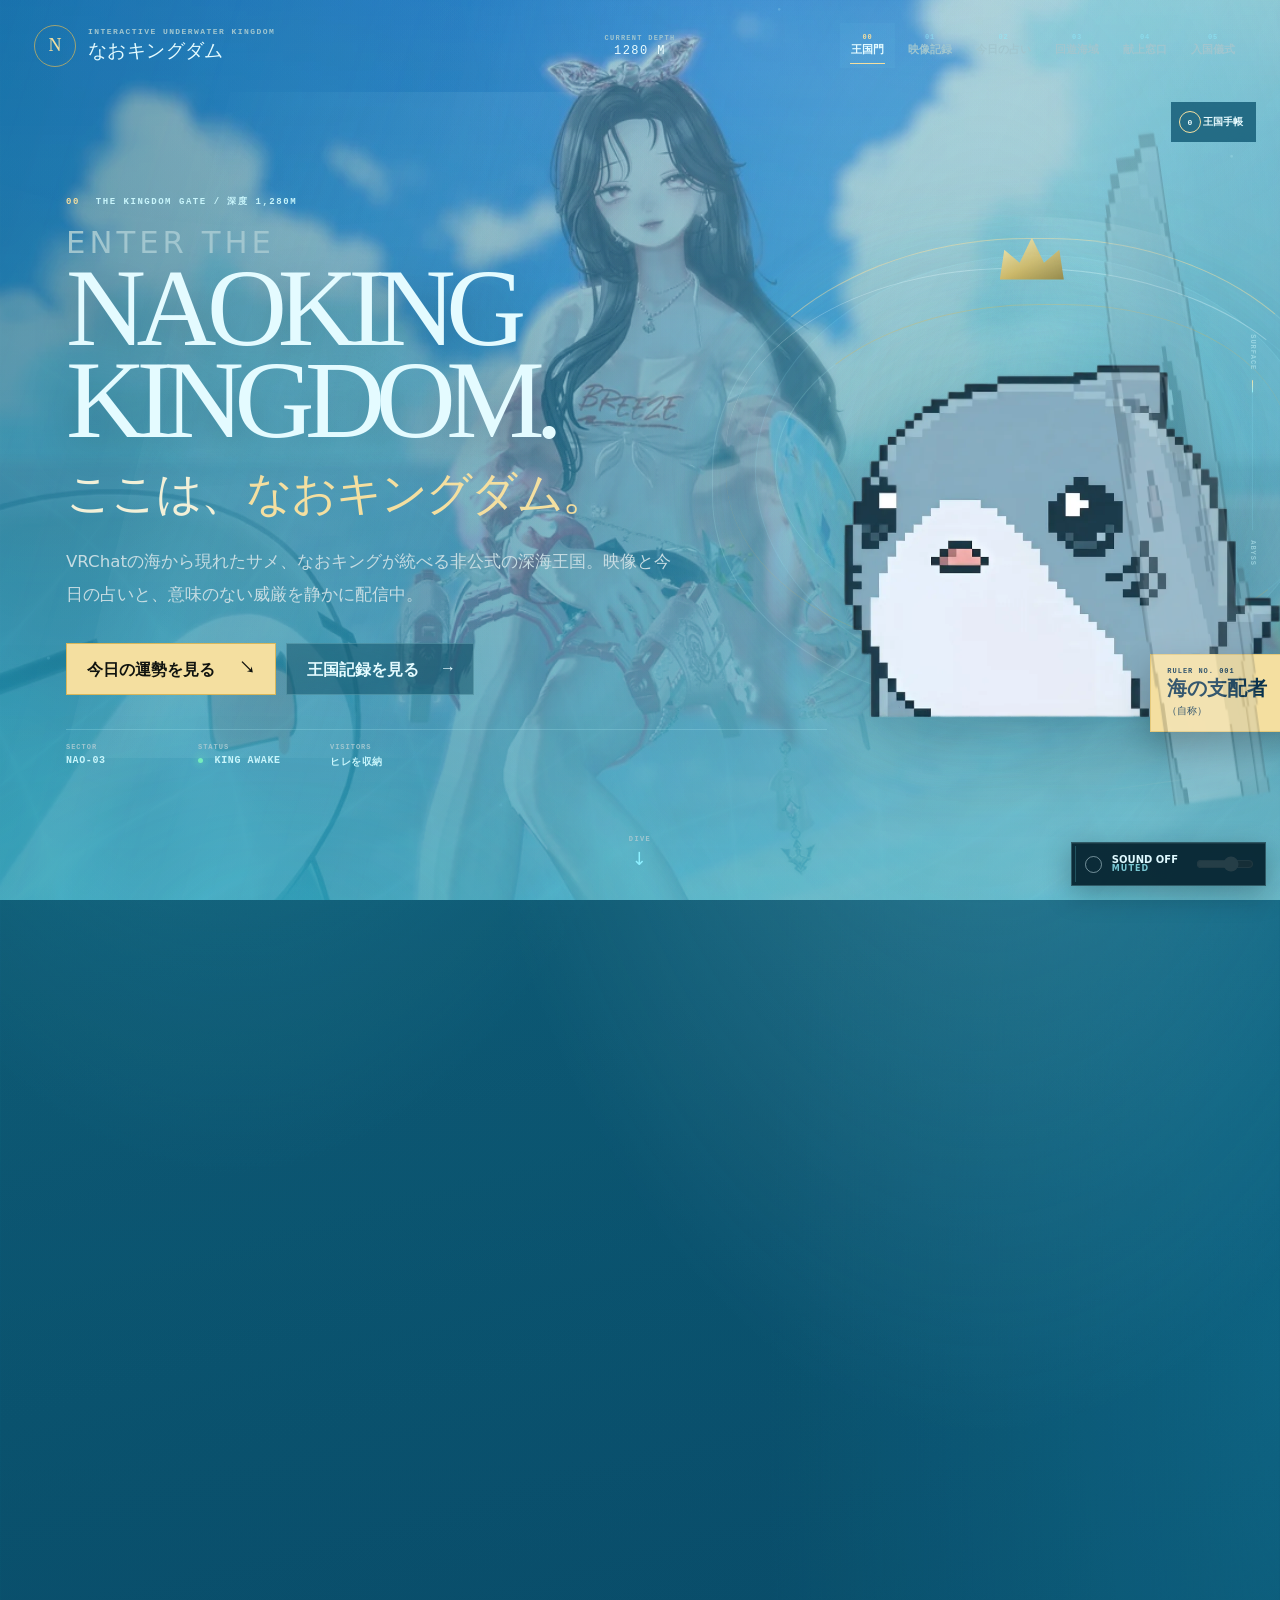
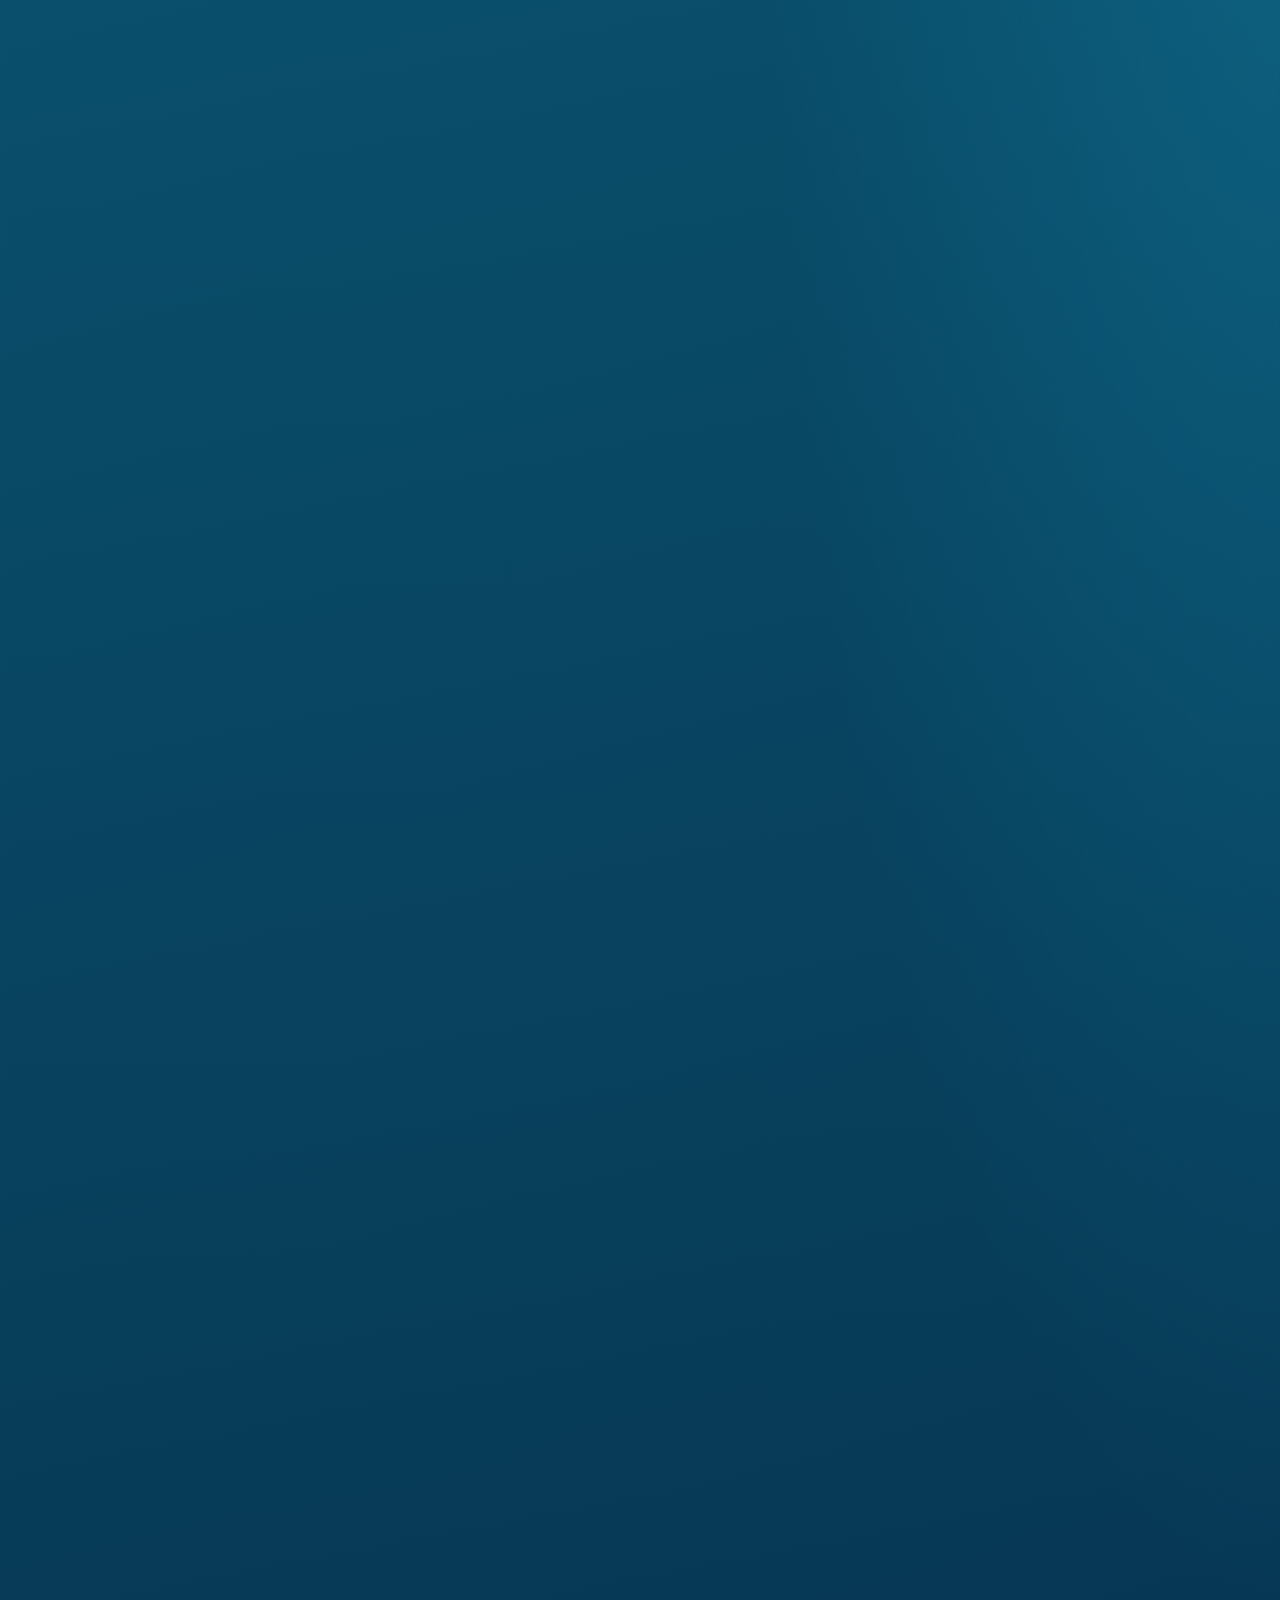
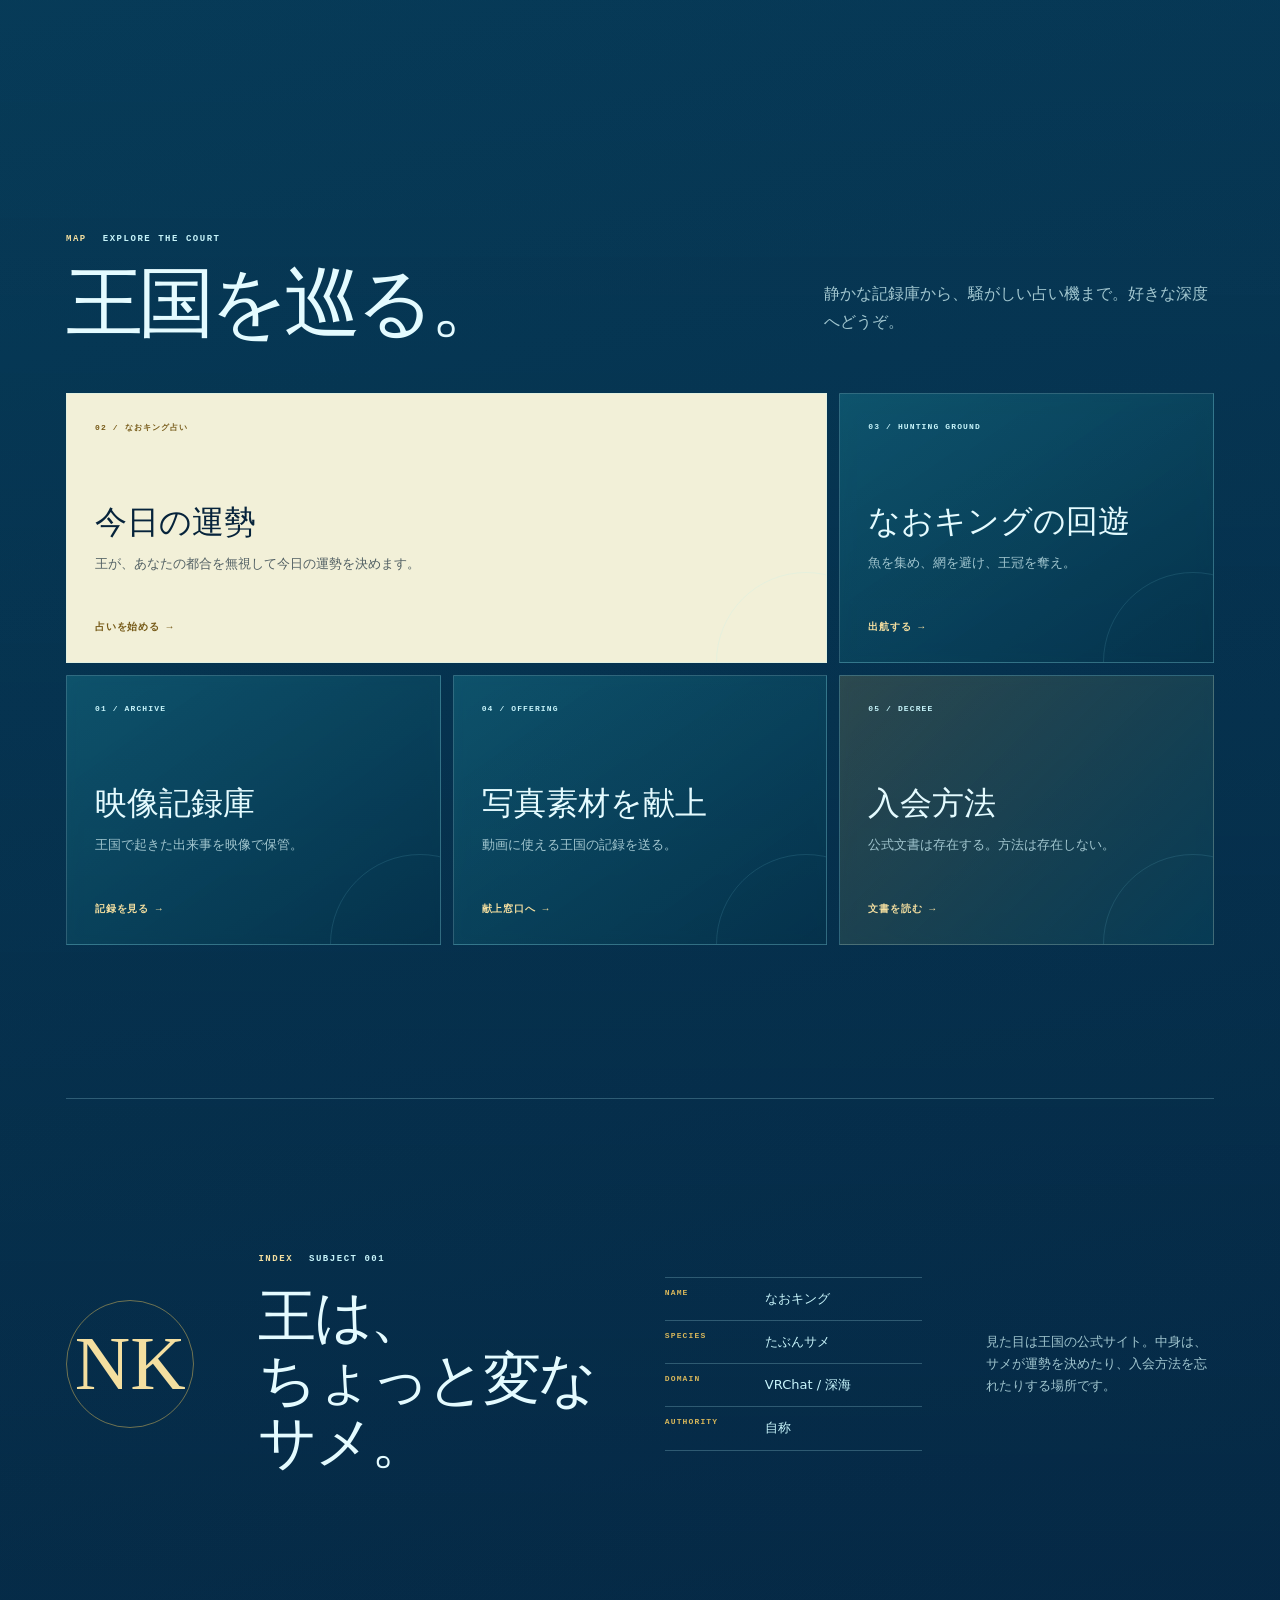
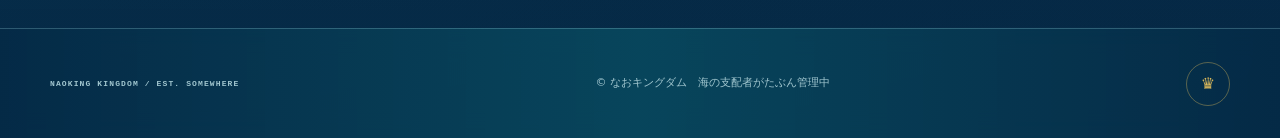
==== commit d53d79c8: "feat: simplify roulette copy" ====
--- a/index.html
+++ b/index.html
@@ -4,7 +4,7 @@
   <meta charset="utf-8">
   <meta name="viewport" content="width=device-width,initial-scale=1,viewport-fit=cover">
   <meta name="theme-color" content="#0a526d">
-  <meta name="description" content="VRChatのサメ、なおキングが統べる架空の深海王国。映像、神託、回遊ゲーム、王国記録を公開中。">
+  <meta name="description" content="VRChatのサメ、なおキングが統べる架空の深海王国。映像、今日の占い、回遊ゲーム、王国記録を公開中。">
   <meta property="og:type" content="website">
   <meta property="og:title" content="なおキングダム — Interactive Underwater Kingdom">
   <meta property="og:description" content="変なサメが統べる、漂って遊べるインタラクティブ海中王国。">
@@ -24,7 +24,7 @@
   <link rel="preload" href="assets/backgrounds/vrchat-01.webp" as="image" type="image/webp">
   <link rel="stylesheet" href="deep-sea.css?v=20260831f">
   <link rel="stylesheet" href="kingdom-experience.css?v=20260831f">
-  <link rel="stylesheet" href="roulette.css?v=20260831b">
+  <link rel="stylesheet" href="roulette.css?v=20260831c">
   <link rel="stylesheet" href="deep-sea-game.css?v=20260830g">
   <link rel="stylesheet" href="kingdom-world.css?v=20260831f">
 </head>
@@ -75,7 +75,7 @@
     <nav id="site-nav" aria-label="王国内の移動">
       <button class="nav-link is-active" type="button" data-tab="home"><span>00</span>王国門</button>
       <button class="nav-link" type="button" data-tab="videos"><span>01</span>映像記録</button>
-      <button class="nav-link" type="button" data-tab="fortune"><span>02</span>深海神託</button>
+      <button class="nav-link" type="button" data-tab="fortune"><span>02</span>今日の占い</button>
       <button class="nav-link" type="button" data-tab="game"><span>03</span>回遊海域</button>
       <button class="nav-link" type="button" data-tab="submit"><span>04</span>献上窓口</button>
       <button class="nav-link" type="button" data-tab="join"><span>05</span>入国儀式</button>
@@ -94,9 +94,9 @@
           <p class="kicker"><span>00</span> THE KINGDOM GATE / 深度 1,280M</p>
           <h1 id="home-title"><span>ENTER THE</span><strong>NAOKING<br>KINGDOM.</strong></h1>
           <p class="hero-japanese">ここは、<em>なおキングダム。</em></p>
-          <p class="lead">VRChatの海から現れたサメ、なおキングが統べる非公式の深海王国。映像と神託と、意味のない威厳を静かに配信中。</p>
+          <p class="lead">VRChatの海から現れたサメ、なおキングが統べる非公式の深海王国。映像と今日の占いと、意味のない威厳を静かに配信中。</p>
           <div class="hero-actions">
-            <button class="action action-primary" type="button" data-tab="fortune">神託を受ける <span>↘</span></button>
+            <button class="action action-primary" type="button" data-tab="fortune">今日の運勢を見る <span>↘</span></button>
             <button class="action action-quiet" type="button" data-tab="videos">王国記録を見る <span>→</span></button>
           </div>
           <dl class="hero-coordinates">
@@ -171,10 +171,10 @@
       <section class="portal-section section-frame" aria-labelledby="portal-title">
         <header class="section-heading heading-inline">
           <div><p class="kicker"><span>MAP</span> EXPLORE THE COURT</p><h2 id="portal-title">王国を巡る。</h2></div>
-          <p>静かな記録庫から、騒がしい神託装置まで。好きな深度へどうぞ。</p>
+          <p>静かな記録庫から、騒がしい占い機まで。好きな深度へどうぞ。</p>
         </header>
         <div class="portal-grid">
-          <button class="portal portal-featured" type="button" data-tab="fortune"><span>02 / ORACLE</span><b>今日の運勢</b><p>王が、あなたの都合を無視して裁定。</p><i>神託を開始 →</i></button>
+          <button class="portal portal-featured" type="button" data-tab="fortune"><span>02 / なおキング占い</span><b>今日の運勢</b><p>王が、あなたの都合を無視して今日の運勢を決めます。</p><i>占いを始める →</i></button>
           <button class="portal" type="button" data-tab="game"><span>03 / HUNTING GROUND</span><b>なおキングの回遊</b><p>魚を集め、網を避け、王冠を奪え。</p><i>出航する →</i></button>
           <button class="portal" type="button" data-tab="videos"><span>01 / ARCHIVE</span><b>映像記録庫</b><p>王国で起きた出来事を映像で保管。</p><i>記録を見る →</i></button>
           <button class="portal" type="button" data-tab="submit"><span>04 / OFFERING</span><b>写真素材を献上</b><p>動画に使える王国の記録を送る。</p><i>献上窓口へ →</i></button>
@@ -205,18 +205,18 @@
     </section>
 
     <section class="page" id="fortune" data-depth="4810" data-district="oracle" data-transition="pressure" aria-labelledby="fortune-title" hidden>
-      <div class="page-hero oracle-hero section-frame"><div><p class="kicker"><span>02</span> THE SOVEREIGN ORACLE</p><h1 id="fortune-title">深海<br><em>神託装置。</em></h1></div><p>結果は一度だけ確定し、王国の演出装置を経てあなたへ届きます。連打は王への反逆です。</p><div class="district-mark" aria-hidden="true"><span>4810</span><i></i><i></i><i></i></div></div>
+      <div class="page-hero oracle-hero section-frame"><div><p class="kicker"><span>02</span> なおキングの今日の運勢</p><h1 id="fortune-title">今日の<br><em>サメ占い。</em></h1></div><p>ボタンを押すと、なおキングが今日の運勢をひとつ決めます。演出が騒がしくても、最後の結果は変わりません。連打すると王が怒ります。</p><div class="district-mark" aria-hidden="true"><span>4810</span><i></i><i></i><i></i></div></div>
       <div class="oracle-layout section-frame">
         <div class="fortune-card" id="card">
-          <div class="machine-plate"><span>NAOKING ORACLE // UNIT 03</span><i>ONLINE</i></div>
+          <div class="machine-plate"><span>なおキング占い機 // 3号</span><i>準備OK</i></div>
           <div class="roulette-marquee" aria-hidden="true"><i></i><i></i><i></i><i></i><i></i><i></i><i></i><i></i><i></i><i></i><i></i><i></i></div>
-          <div class="slot-window" id="slot" aria-label="今日の運勢"><div class="pointer" aria-hidden="true">▼</div><div class="roulette-flare" aria-hidden="true"></div><div class="slot-reel" id="reel"><div class="shark-tile"><img class="shark-face" id="shark" src="assets/characters/naoking-1.webp" alt="なおキング"></div></div></div>
-          <p class="roulette-status" id="roulette-status">JUDGMENT SYSTEM / READY</p>
-          <div class="result" aria-live="polite" aria-busy="false"><span>本日のサメ式判定</span><strong id="fortune-name">海の支配者</strong><p id="message">ボタンを押せ。なおキングが、あなたの都合を見ずに今日の運勢を決める。</p></div>
-          <button type="button" id="spin"><span>運命を回す</span><small>HOLD YOUR BREATH</small></button>
-          <p class="footnote">※ なおキングは結果に責任を取りません。王なので。</p><div class="blast" id="blast" hidden><b>反逆検知</b><span>おい、連打するな。</span></div>
-        </div>
-        <aside class="oracle-notes"><header><span>JUDGMENT PROTOCOL</span><b>神託を受ける前に</b></header><ol><li><span>01</span><p>深呼吸をする。効果は特にない。</p></li><li><span>02</span><p>一度だけボタンを押し、王を急かさない。</p></li><li><span>03</span><p>結果を受け入れる。異議申立先はない。</p></li></ol><div class="oracle-history"><span>RECENT JUDGMENTS</span><ul id="fortune-history"><li>まだ神託はありません</li></ul></div><p class="oracle-odds"><i></i>特殊信号は通常判定とは独立して観測されます。</p></aside>
+          <div class="slot-window" id="slot" aria-label="なおキングの今日の運勢"><div class="pointer" aria-hidden="true">▼</div><div class="roulette-flare" aria-hidden="true"></div><div class="slot-reel" id="reel"><div class="shark-tile"><img class="shark-face" id="shark" src="assets/characters/naoking-1.webp" alt="なおキング"></div></div></div>
+          <p class="roulette-status" id="roulette-status">占う準備はできています</p>
+          <div class="result" aria-live="polite" aria-busy="false"><span>今日の結果</span><strong id="fortune-name">海の支配者</strong><p id="message">ボタンを押せ。王であるなおキングが、勝手に今日の運勢を決めてやる。</p></div>
+          <button type="button" id="spin"><span>今日の運勢を占う</span><small>一回だけ押してね</small></button>
+          <p class="footnote">※ 結果への苦情は受け付けません。なおキングは王なので。</p><div class="blast" id="blast" hidden><b>連打を発見</b><span>おい、何回も押すな。</span></div>
+        </div>
+        <aside class="oracle-notes"><header><span>かんたんな遊び方</span><b>占う前に読んでね</b></header><ol><li><span>01</span><p>深呼吸する。たぶん意味はない。</p></li><li><span>02</span><p>ボタンは一回だけ押す。王を急かすな。</p></li><li><span>03</span><p>出た結果を受け入れる。苦情は海へ流せ。</p></li></ol><div class="oracle-history"><span>最近の結果</span><ul id="fortune-history"><li>まだ占っていません</li></ul></div><p class="oracle-odds"><i></i>特別な演出が出ても、結果の当たりやすさは変わりません。</p></aside>
       </div>
     </section>
 
@@ -292,6 +292,6 @@
     </div>
   </dialog>
 
-  <script src="signature-water.js?v=20260830f" defer></script><script src="site.js?v=20260831f" defer></script><script src="photo-catalog.js?v=20260831f" defer></script><script src="photo-background.js?v=20260831f" defer></script><script src="royal-abyss-lens.js?v=20260830h" defer></script><script src="kingdom-world-data.js?v=20260831f" defer></script><script src="kingdom-experience.js?v=20260831f" defer></script><script src="kingdom-audio.js?v=20260831f" defer></script><script src="kingdom-world.js?v=20260831f" defer></script><script src="submission.js?v=20260824d" defer></script><script src="roulette-entertainment.js?v=20260831b" defer></script><script src="roulette-controller.js?v=20260831b" defer></script><script src="deep-sea-game.js?v=20260831a" defer></script>
+  <script src="signature-water.js?v=20260830f" defer></script><script src="site.js?v=20260831f" defer></script><script src="photo-catalog.js?v=20260831f" defer></script><script src="photo-background.js?v=20260831f" defer></script><script src="royal-abyss-lens.js?v=20260830h" defer></script><script src="kingdom-world-data.js?v=20260831g" defer></script><script src="kingdom-experience.js?v=20260831f" defer></script><script src="kingdom-audio.js?v=20260831f" defer></script><script src="kingdom-world.js?v=20260831f" defer></script><script src="submission.js?v=20260824d" defer></script><script src="roulette-entertainment.js?v=20260831c" defer></script><script src="roulette-controller.js?v=20260831c" defer></script><script src="deep-sea-game.js?v=20260831a" defer></script>
 </body>
 </html>
--- a/roulette.css
+++ b/roulette.css
@@ -32,7 +32,7 @@
 }
 
 #fortune .oracle-hero::after {
-  content: "ROYAL ORACLE  /  FIVE WITNESSES  /  DEPTH 4810M";
+  content: "なおキング占い  /  サメ5匹で判定  /  深さ4810M";
   position: absolute;
   right: max(28px, calc((100vw - 1180px) / 2));
   bottom: 30px;
@@ -860,11 +860,11 @@
 /* News occupies the top of the site and carries a real ticker silhouette. */
 .oracle-chaos-stage.scene-news{place-items:start center;padding-top:clamp(68px,10vh,104px)}
 .oracle-chaos-stage.scene-news .oracle-chaos-panel{grid-template-columns:120px 1fr 130px;width:100%;min-height:190px;border-inline:0;background:linear-gradient(100deg,rgba(0,42,65,.98),rgba(3,18,42,.96))}
-.oracle-chaos-stage.scene-news .oracle-chaos-panel::after{content:"BREAKING  •  神託はまだ回っています  •  王は現場にいません  •  ";position:absolute;left:0;right:0;bottom:0;padding:9px;background:#c8f1ec;color:#073543;font:800 9px var(--mono);letter-spacing:.14em;white-space:nowrap;animation:oracle-news-ticker 5s linear infinite}
+.oracle-chaos-stage.scene-news .oracle-chaos-panel::after{content:"速報  •  占いはまだ回っています  •  王は現場にいません  •  ";position:absolute;left:0;right:0;bottom:0;padding:9px;background:#c8f1ec;color:#073543;font:800 9px var(--mono);letter-spacing:.14em;white-space:nowrap;animation:oracle-news-ticker 5s linear infinite}
 .oracle-chaos-stage.scene-news .oracle-chaos-panel>b{color:#ff817b;font-size:38px;letter-spacing:.05em}
 
 .oracle-chaos-stage.scene-council .oracle-chaos-panel{grid-template-columns:210px 1fr 120px;width:min(94vw,1120px);background:linear-gradient(90deg,rgba(6,35,46,.97) 0 31%,rgba(18,49,55,.97) 31% 34%,rgba(4,25,43,.97) 34% 66%,rgba(18,49,55,.97) 66% 69%,rgba(6,35,46,.97) 69%)}
-.oracle-chaos-stage.scene-council .oracle-chaos-panel::before{content:"DECREE I     DECREE II     DECREE III";position:absolute;top:13px;left:3%;right:3%;color:rgba(190,237,238,.28);font:700 8px var(--mono);letter-spacing:.16em;text-align:center;word-spacing:11vw}
+.oracle-chaos-stage.scene-council .oracle-chaos-panel::before{content:"王のおきて その1     その2     その3";position:absolute;top:13px;left:3%;right:3%;color:rgba(190,237,238,.28);font:700 8px var(--mono);letter-spacing:.16em;text-align:center;word-spacing:11vw}
 .oracle-chaos-stage.scene-council .oracle-chaos-panel>b{animation:oracle-council-gavel .58s cubic-bezier(.3,.8,.2,1) both}
 
 .oracle-chaos-stage.scene-sixth .oracle-chaos-panel{grid-template-columns:180px 1fr 150px;transform:rotate(-.7deg);border-style:dashed}
@@ -925,7 +925,7 @@
 .oracle-chaos-stage.scene-crown-chase .oracle-chaos-panel>b{color:#ffe38d;animation:oracle-crown-sprint 1.25s ease-in-out both}
 
 .oracle-chaos-stage.scene-royal-trial .oracle-chaos-panel{grid-template-columns:210px minmax(280px,1fr) 150px;width:min(92vw,980px);border:7px double rgba(205,236,220,.24);background:linear-gradient(90deg,rgba(17,44,50,.98) 0 29%,rgba(4,25,42,.98) 29% 71%,rgba(17,44,50,.98) 71%)}
-.oracle-chaos-stage.scene-royal-trial .oracle-chaos-panel::before{content:"PROSECUTION       ROYAL COURT       DEFENCE";position:absolute;top:12px;inset-inline:4%;color:rgba(204,241,232,.25);font:700 8px var(--mono);letter-spacing:.16em;text-align:center;word-spacing:8vw}
+.oracle-chaos-stage.scene-royal-trial .oracle-chaos-panel::before{content:"文句を言う人       王様       言い返す人";position:absolute;top:12px;inset-inline:4%;color:rgba(204,241,232,.25);font:700 8px var(--mono);letter-spacing:.16em;text-align:center;word-spacing:8vw}
 .oracle-chaos-stage.scene-royal-trial .oracle-chaos-panel>b{color:#e7d398;animation:oracle-trial-gavel 1.1s cubic-bezier(.2,.8,.2,1) both}
 
 /*
@@ -948,7 +948,7 @@
 .oracle-chaos-stage.scene-news-live{padding:66px 0 0;place-items:start stretch;background:#021725}
 .oracle-chaos-stage.scene-news-live::before{background:repeating-linear-gradient(180deg,rgba(220,251,255,.035) 0 1px,transparent 1px 5px),linear-gradient(110deg,rgba(0,80,105,.9),rgba(0,13,31,.98));animation:oracle-crt-roll 1.8s steps(8,end) both}
 .oracle-chaos-stage.scene-news-live .oracle-chaos-panel{justify-self:stretch;width:100%;min-height:230px;border-inline:0;background:linear-gradient(90deg,rgba(3,40,62,.99),rgba(2,20,38,.96) 62%,rgba(64,18,33,.94));clip-path:polygon(0 0,100% 0,100% 83%,62% 83%,58% 100%,0 100%)}
-.oracle-chaos-stage.scene-news-live .oracle-chaos-panel::after{content:"LIVE 01   CROWN MISSING   CAM 04   SIGNAL UNVERIFIED   LIVE 01   ";position:absolute;bottom:0;inset-inline:0;padding:9px;background:#e04d59;color:white;font:900 10px var(--mono);letter-spacing:.13em;white-space:nowrap;animation:oracle-news-ticker 5s linear infinite}
+.oracle-chaos-stage.scene-news-live .oracle-chaos-panel::after{content:"生放送 01   王冠がない   カメラ04   まだ確認中   生放送 01   ";position:absolute;bottom:0;inset-inline:0;padding:9px;background:#e04d59;color:white;font:900 10px var(--mono);letter-spacing:.13em;white-space:nowrap;animation:oracle-news-ticker 5s linear infinite}
 .scene-news-live .oracle-event-props>i{width:24vw;height:18vh;border:1px solid rgba(154,236,244,.24);background:repeating-linear-gradient(180deg,rgba(195,248,250,.05) 0 1px,transparent 1px 4px),rgba(3,34,51,.72);opacity:.56;animation:oracle-camera-feed 1.1s steps(4,end) both}
 .scene-news-live .oracle-event-props>i:nth-child(1){left:3%;bottom:8%}.scene-news-live .oracle-event-props>i:nth-child(2){left:29%;bottom:5%;animation-delay:.12s}.scene-news-live .oracle-event-props>i:nth-child(3){right:21%;bottom:8%;animation-delay:.24s}.scene-news-live .oracle-event-props>i:nth-child(4){right:-4%;bottom:4%;animation-delay:.36s}
 
@@ -1482,7 +1482,7 @@
 /* 01 — seven witness registry: a wide evidentiary cage with a blinking extra cell. */
 .oracle-chaos-stage.scene-seventh-witness::before { background:repeating-linear-gradient(90deg,rgba(133,235,243,.055) 0 calc(14.285% - 1px),rgba(196,250,251,.22) calc(14.285% - 1px) 14.285%),linear-gradient(180deg,rgba(1,17,34,.5),rgba(1,10,25,.95));backdrop-filter:blur(3px); }
 .oracle-chaos-stage.scene-seventh-witness .oracle-chaos-panel { grid-template-columns:minmax(150px,220px) minmax(300px,1fr) minmax(110px,160px);width:min(96vw,1180px);min-height:310px;border:2px solid rgba(161,239,244,.34);background:linear-gradient(90deg,rgba(4,38,53,.97),rgba(2,18,35,.98));clip-path:polygon(0 8%,4% 8%,4% 0,96% 0,96% 8%,100% 8%,100% 92%,96% 92%,96% 100%,4% 100%,4% 92%,0 92%); }
-.oracle-chaos-stage.scene-seventh-witness .oracle-chaos-panel::before { content:"WITNESS 01  ·  02  ·  03  ·  04  ·  05  ·  06  ·  07 UNREGISTERED";position:absolute;top:12px;inset-inline:5%;color:rgba(201,248,250,.48);font:700 8px var(--mono);letter-spacing:.17em;white-space:nowrap;text-align:center; }
+.oracle-chaos-stage.scene-seventh-witness .oracle-chaos-panel::before { content:"サメ 01  ·  02  ·  03  ·  04  ·  05  ·  06  ·  07 未登録";position:absolute;top:12px;inset-inline:5%;color:rgba(201,248,250,.48);font:700 8px var(--mono);letter-spacing:.17em;white-space:nowrap;text-align:center; }
 .oracle-chaos-stage.scene-seventh-witness .oracle-chaos-panel::after { content:"";position:absolute;inset:42px 2% 16px;z-index:-1;background:repeating-linear-gradient(90deg,transparent 0 calc(14.285% - 1px),rgba(159,239,243,.16) calc(14.285% - 1px) 14.285%); }
 .scene-seventh-witness .oracle-chaos-image { animation:oracle-scene-witness-scan 1.2s steps(7,end) both; }
 .scene-seventh-witness.phase-twist .oracle-chaos-panel { animation:oracle-scene-seventh-expand 1.28s cubic-bezier(.15,.82,.18,1) both; }
@@ -1496,13 +1496,13 @@
 .oracle-chaos-stage.scene-witness-evacuation { place-items:end stretch;padding-inline:0; }
 .oracle-chaos-stage.scene-witness-evacuation::before { background:linear-gradient(180deg,rgba(2,15,31,.64),rgba(2,25,39,.96) 70%),repeating-linear-gradient(100deg,transparent 0 11vw,rgba(166,239,241,.07) 11.1vw 11.3vw); }
 .oracle-chaos-stage.scene-witness-evacuation .oracle-chaos-panel { grid-template-columns:minmax(120px,210px) minmax(270px,640px) 120px;width:100%;min-height:235px;border-inline:0;border-bottom:0;background:linear-gradient(90deg,transparent 0 6%,rgba(4,36,50,.96) 14% 86%,transparent 94%);box-shadow:0 -24px 70px rgba(0,7,19,.48); }
-.oracle-chaos-stage.scene-witness-evacuation .oracle-chaos-panel::before { content:"VACATED";position:absolute;left:4%;top:18%;bottom:18%;display:grid;width:13%;place-items:center;border:2px dashed rgba(255,205,110,.42);color:rgba(255,223,138,.52);font:800 10px var(--mono);letter-spacing:.16em; }
+.oracle-chaos-stage.scene-witness-evacuation .oracle-chaos-panel::before { content:"にげた";position:absolute;left:4%;top:18%;bottom:18%;display:grid;width:13%;place-items:center;border:2px dashed rgba(255,205,110,.42);color:rgba(255,223,138,.52);font:800 10px var(--mono);letter-spacing:.16em; }
 .scene-witness-evacuation .oracle-chaos-image { animation:oracle-scene-evacuate-image 1.7s cubic-bezier(.62,.01,.85,.48) both; }
 .scene-witness-evacuation.phase-twist .oracle-chaos-image { animation-direction:reverse; }
 .scene-witness-evacuation .oracle-event-props>i { left:-8%;top:22%;width:26%;height:6px;background:linear-gradient(90deg,transparent,#eafefe,transparent);transform:skewX(-35deg);animation:oracle-scene-evacuation-stream 1s linear infinite; }
 .scene-witness-evacuation .oracle-event-props>i:nth-child(2){top:37%;animation-delay:-.24s}.scene-witness-evacuation .oracle-event-props>i:nth-child(3){top:64%;animation-delay:-.5s}.scene-witness-evacuation .oracle-event-props>i:nth-child(4){top:78%;animation-delay:-.73s}
 .scene-witness-evacuation .oracle-event-props>b { right:5%;top:16%;color:#ffe59b;font:900 clamp(38px,7vw,94px) var(--mono);animation:oracle-scene-exit-sign .7s steps(2,end) infinite; }
-.scene-witness-evacuation .oracle-event-props>b::before { content:"EXIT →"; }
+.scene-witness-evacuation .oracle-event-props>b::before { content:"出口 →"; }
 
 /* 03 — accordion: the machine folds through depth before exposing the sixth rib. */
 .oracle-chaos-stage.scene-accordion-reel { perspective:1200px; }
@@ -1560,7 +1560,7 @@
 /* 08 — power cycle: a rigid service rack blacks out one bus at a time. */
 .oracle-chaos-stage.scene-machine-power-cycle::before { background:repeating-linear-gradient(0deg,rgba(131,228,235,.035) 0 1px,transparent 1px 6px),linear-gradient(90deg,#010612,#061d2d,#010612);animation:oracle-scene-power-room 2.25s steps(9,end) infinite; }
 .oracle-chaos-stage.scene-machine-power-cycle .oracle-chaos-panel { grid-template-columns:190px minmax(300px,1fr) 180px;width:min(90vw,960px);min-height:390px;border:10px double rgba(150,218,223,.22);background:repeating-linear-gradient(90deg,rgba(126,220,226,.04) 0 16%,rgba(0,6,17,.22) 16.3% 20%),linear-gradient(#092d39,#020d1c);box-shadow:inset 0 0 0 14px rgba(0,3,12,.38),0 35px 90px rgba(0,0,0,.7); }
-.scene-machine-power-cycle .oracle-chaos-panel::before { content:"POWER BUS 01     02     03     04     05";position:absolute;top:13px;inset-inline:5%;color:rgba(191,242,241,.42);font:700 8px var(--mono);letter-spacing:.13em;text-align:center; }
+.scene-machine-power-cycle .oracle-chaos-panel::before { content:"電源 01     02     03     04     05";position:absolute;top:13px;inset-inline:5%;color:rgba(191,242,241,.42);font:700 8px var(--mono);letter-spacing:.13em;text-align:center; }
 .scene-machine-power-cycle .oracle-chaos-panel>b { display:grid;place-items:center;min-height:170px;border:3px solid rgba(196,235,224,.22);background:radial-gradient(circle,rgba(255,216,117,.13),transparent 52%),#03101f;color:#f4d878;font-size:clamp(34px,7vw,78px);animation:oracle-scene-power-gauge 1.5s steps(10,end) infinite; }
 .scene-machine-power-cycle .oracle-event-props>i { top:17%;width:12px;aspect-ratio:1;border-radius:50%;background:#b8ffdf;box-shadow:0 0 18px #80f5cd;animation:oracle-scene-power-lamp 1.4s steps(2,end) infinite; }
 .scene-machine-power-cycle .oracle-event-props>i:nth-child(1){left:22%}.scene-machine-power-cycle .oracle-event-props>i:nth-child(2){left:40%;animation-delay:.28s}.scene-machine-power-cycle .oracle-event-props>i:nth-child(3){left:58%;animation-delay:.56s}.scene-machine-power-cycle .oracle-event-props>i:nth-child(4){left:76%;animation-delay:.84s}
@@ -1575,7 +1575,7 @@
 .scene-oracle-ui-collapse .oracle-event-props>i { top:10%;width:clamp(70px,13vw,180px);height:clamp(34px,7vw,90px);border:1px solid rgba(173,237,241,.32);background:rgba(6,53,65,.76);animation:oracle-scene-ui-fragment 2.45s cubic-bezier(.42,.02,.72,.55) infinite; }
 .scene-oracle-ui-collapse .oracle-event-props>i:nth-child(1){left:5%;--ui-r:-18deg}.scene-oracle-ui-collapse .oracle-event-props>i:nth-child(2){left:28%;--ui-r:27deg;animation-delay:.18s}.scene-oracle-ui-collapse .oracle-event-props>i:nth-child(3){right:28%;--ui-r:-42deg;animation-delay:.36s}.scene-oracle-ui-collapse .oracle-event-props>i:nth-child(4){right:5%;--ui-r:54deg;animation-delay:.54s}
 .scene-oracle-ui-collapse .oracle-event-props>b { left:6%;bottom:8%;color:rgba(229,251,250,.5);font:800 clamp(18px,4vw,48px) var(--mono);animation:oracle-scene-code-fall 2s steps(8,end) infinite; }
-.scene-oracle-ui-collapse .oracle-event-props>b::before { content:"DEPTH: NaN   WITNESS: 07???"; }
+.scene-oracle-ui-collapse .oracle-event-props>b::before { content:"深さ: わからん   サメ: 07???"; }
 
 /* 10 — golden ocean: palace towers rise from a luminous, horizontal tide. */
 .oracle-chaos-stage.scene-golden-ocean-jackpot { --scene-accent:255,226,133;place-items:end center; }
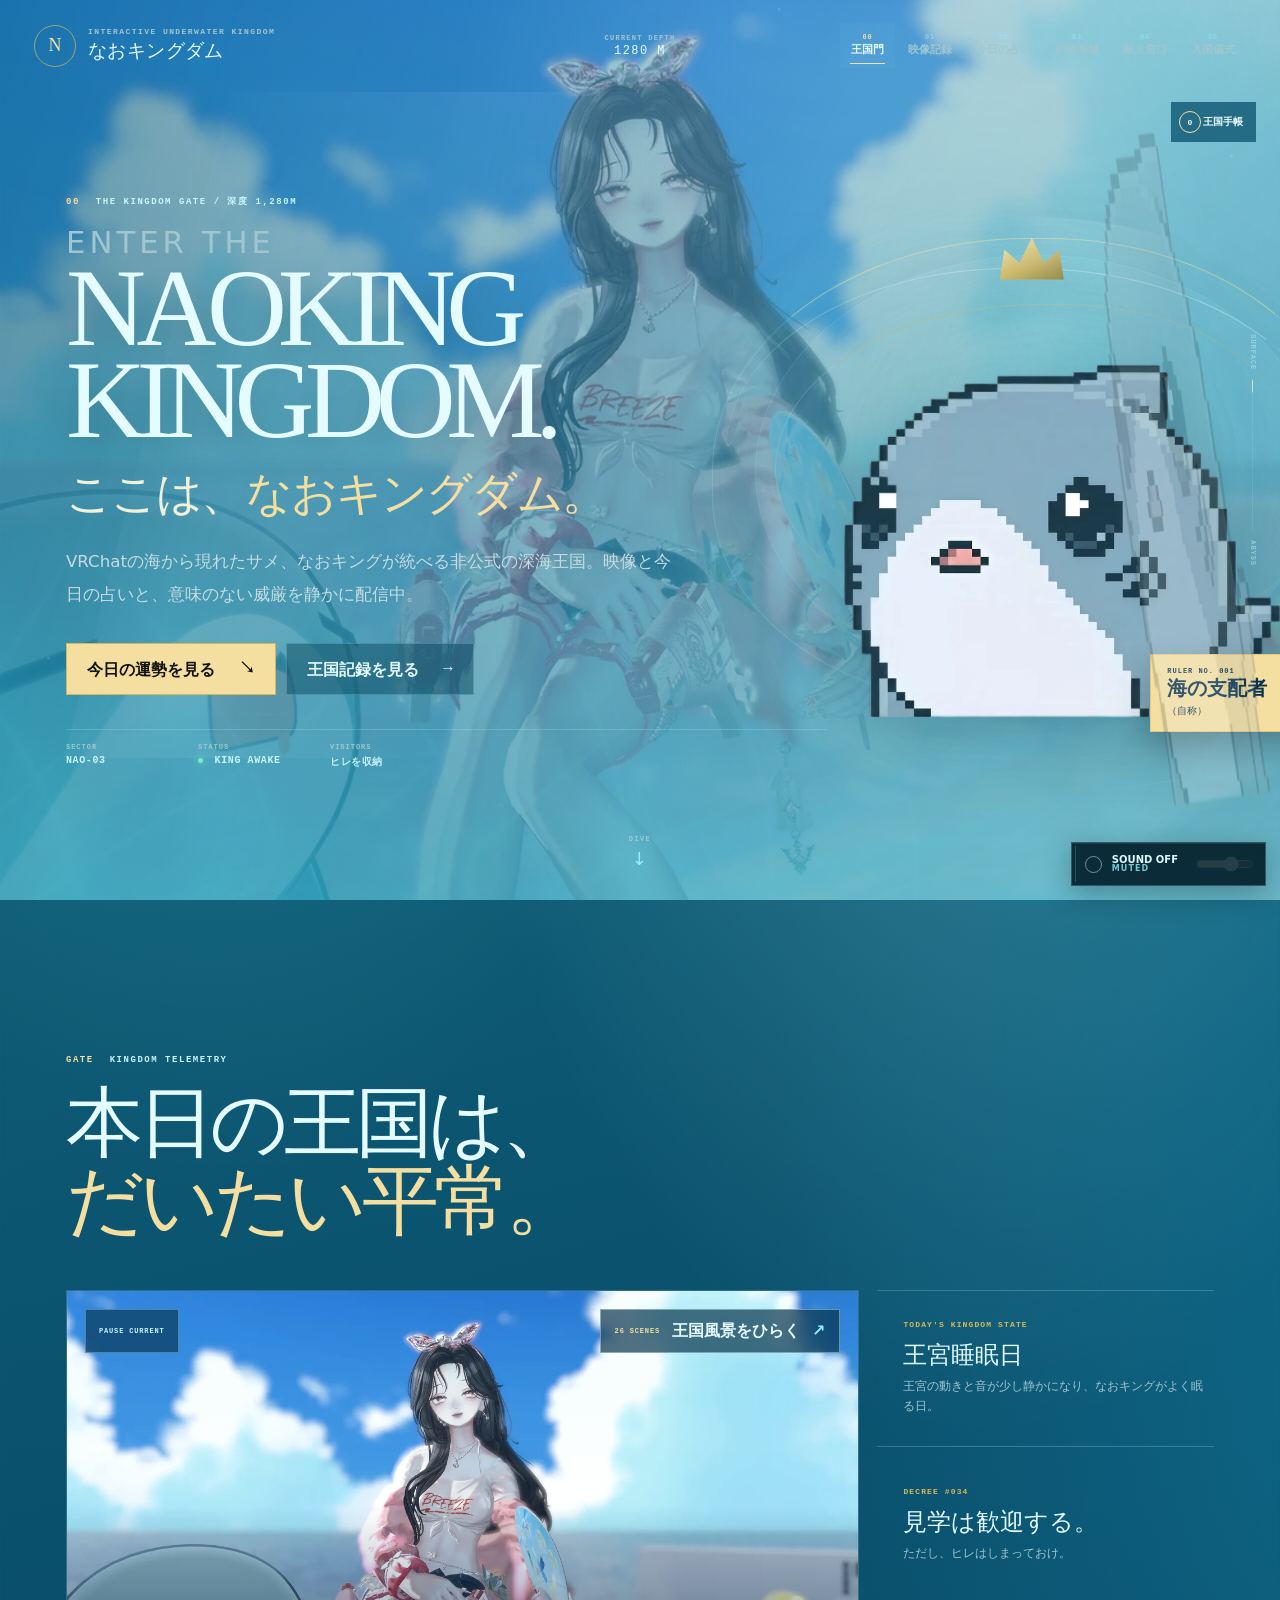
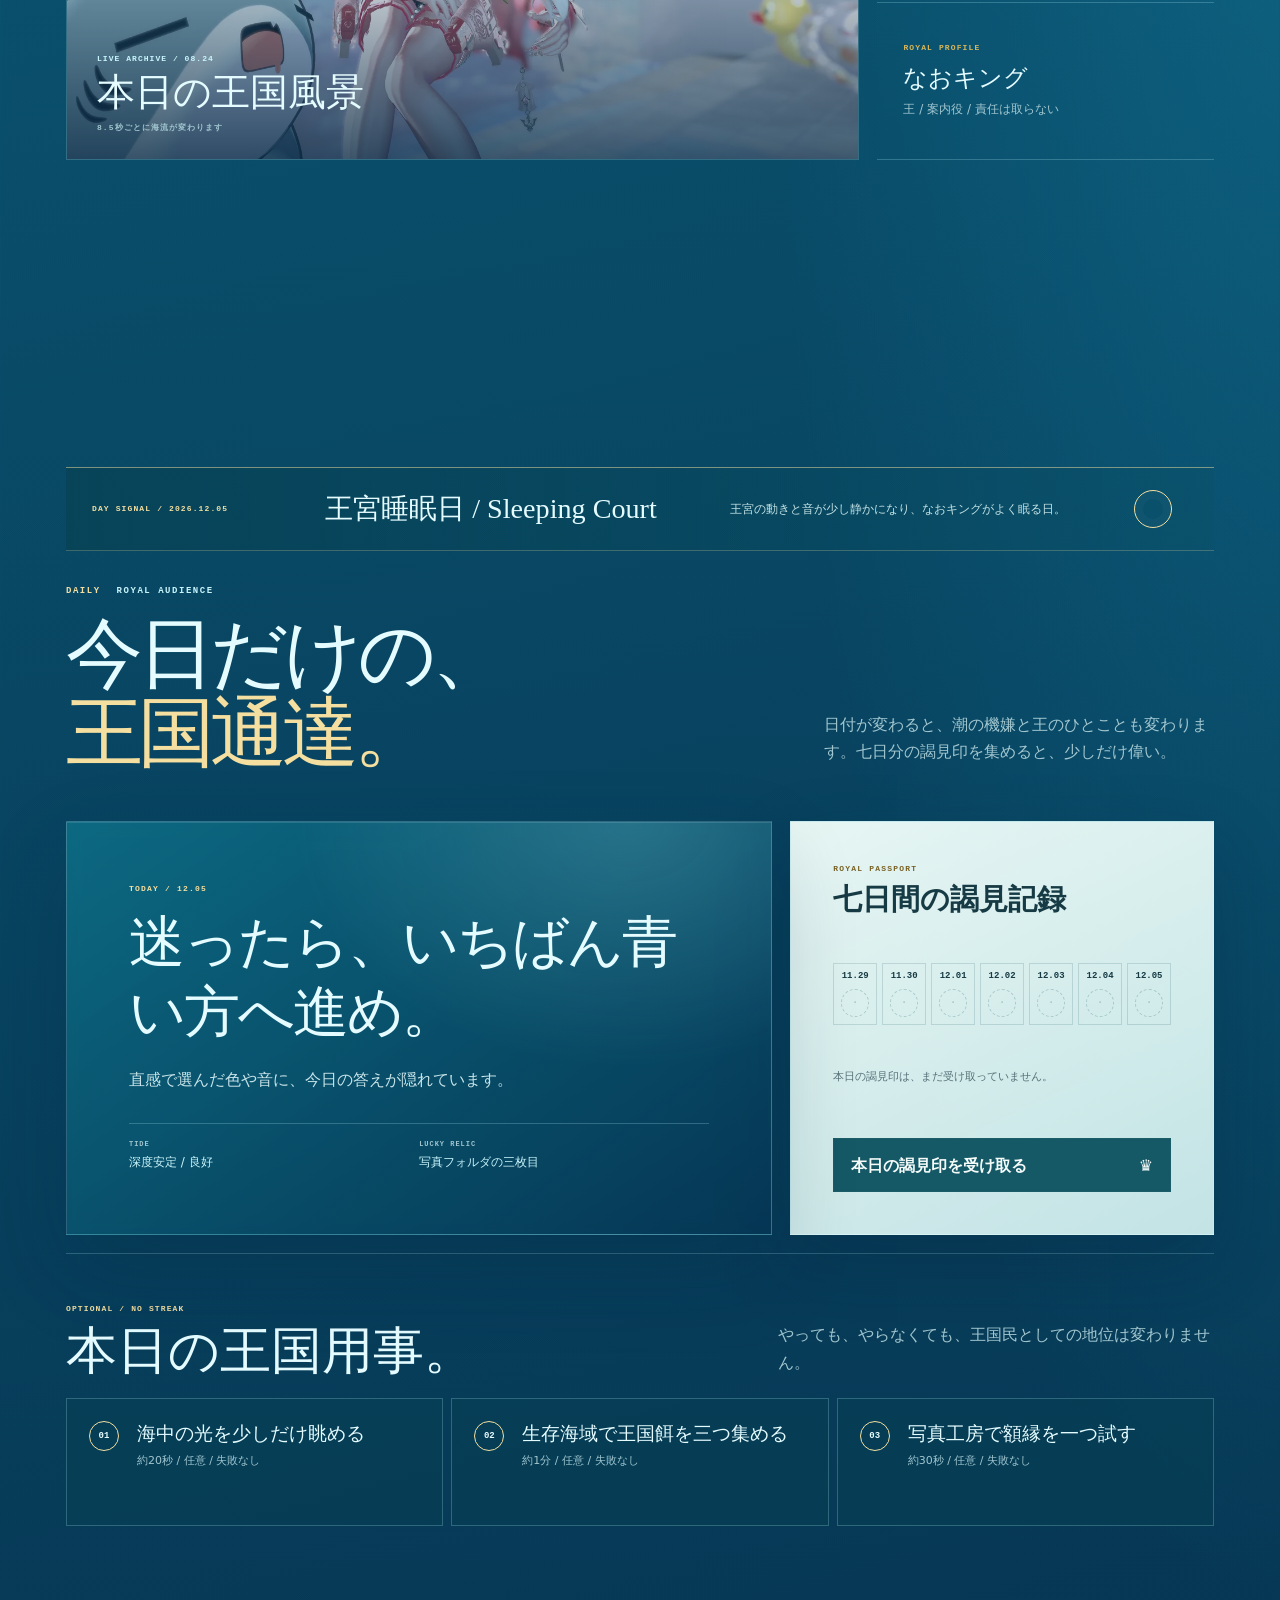
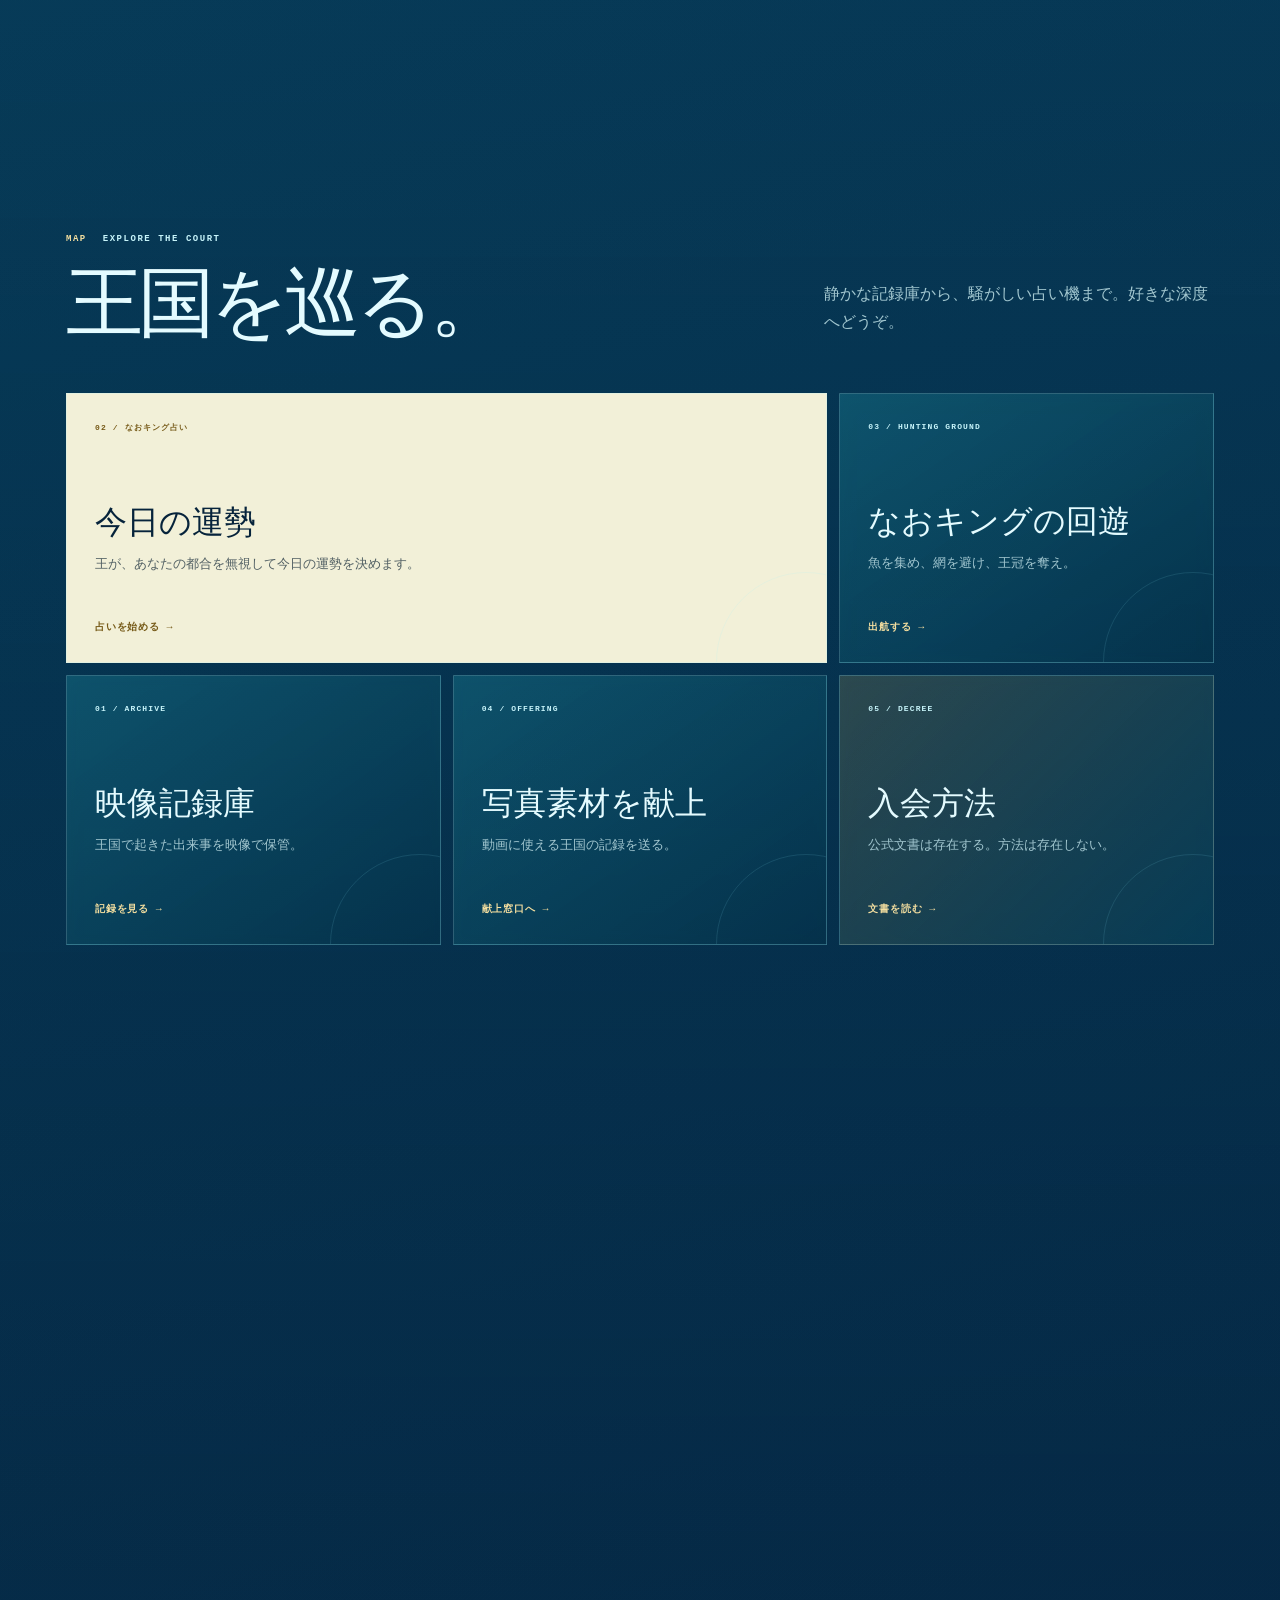
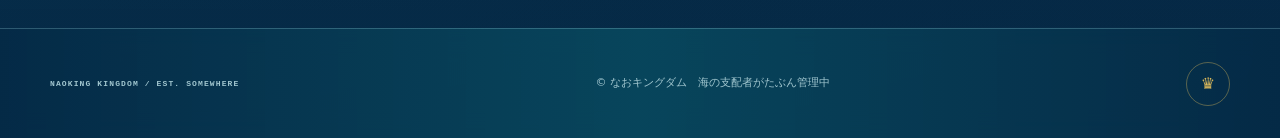
==== commit d45d1ad5: "feat: rebuild royal oracle presentation" ====
--- a/index.html
+++ b/index.html
@@ -25,6 +25,7 @@
   <link rel="stylesheet" href="deep-sea.css?v=20260831f">
   <link rel="stylesheet" href="kingdom-experience.css?v=20260831f">
   <link rel="stylesheet" href="roulette.css?v=20260831c">
+  <link rel="stylesheet" href="roulette-cinematics.css?v=20260831b">
   <link rel="stylesheet" href="deep-sea-game.css?v=20260830g">
   <link rel="stylesheet" href="kingdom-world.css?v=20260831f">
 </head>
@@ -292,6 +293,6 @@
     </div>
   </dialog>
 
-  <script src="signature-water.js?v=20260830f" defer></script><script src="site.js?v=20260831f" defer></script><script src="photo-catalog.js?v=20260831f" defer></script><script src="photo-background.js?v=20260831f" defer></script><script src="royal-abyss-lens.js?v=20260830h" defer></script><script src="kingdom-world-data.js?v=20260831g" defer></script><script src="kingdom-experience.js?v=20260831f" defer></script><script src="kingdom-audio.js?v=20260831f" defer></script><script src="kingdom-world.js?v=20260831f" defer></script><script src="submission.js?v=20260824d" defer></script><script src="roulette-entertainment.js?v=20260831c" defer></script><script src="roulette-controller.js?v=20260831c" defer></script><script src="deep-sea-game.js?v=20260831a" defer></script>
+  <script src="signature-water.js?v=20260830f" defer></script><script src="site.js?v=20260831f" defer></script><script src="photo-catalog.js?v=20260831f" defer></script><script src="photo-background.js?v=20260831f" defer></script><script src="royal-abyss-lens.js?v=20260830h" defer></script><script src="kingdom-world-data.js?v=20260831g" defer></script><script src="kingdom-experience.js?v=20260831f" defer></script><script src="kingdom-audio.js?v=20260831f" defer></script><script src="roulette-audio.js?v=20260831b" defer></script><script src="kingdom-world.js?v=20260831f" defer></script><script src="submission.js?v=20260824d" defer></script><script src="roulette-entertainment.js?v=20260831c" defer></script><script src="roulette-cinematics.js?v=20260831b" defer></script><script src="roulette-controller.js?v=20260831e" defer></script><script src="deep-sea-game.js?v=20260831a" defer></script>
 </body>
 </html>
--- a/roulette-cinematics.css
+++ b/roulette-cinematics.css
@@ -0,0 +1,209 @@
+/* ROYAL ORACLE cinematic scenes — isolated, result-safe presentation layer. */
+#royal-oracle-cinematic-root {
+  --ro-cyan:#8cf5f2; --ro-blue:#167ca9; --ro-ink:#031426; --ro-gold:#f5d367;
+  position:fixed; inset:0; z-index:2147482000; overflow:hidden; opacity:0;
+  pointer-events:none; isolation:isolate; contain:layout style paint;
+  font-family:"Noto Sans JP","Yu Gothic",system-ui,sans-serif;
+  color:#edffff; transition:opacity .32s ease;
+}
+#royal-oracle-cinematic-root.is-visible { opacity:1; }
+#royal-oracle-cinematic-root * { box-sizing:border-box; }
+.ro-cinematic-water { position:absolute; inset:-15%; z-index:-3; opacity:.46; background:
+  radial-gradient(ellipse at 48% -10%,rgba(171,255,248,.42),transparent 44%),
+  repeating-radial-gradient(ellipse at 50% -25%,transparent 0 7%,rgba(116,234,238,.08) 7.4% 7.8%,transparent 8.2% 13%);
+  filter:blur(5px); animation:ro-water-drift 8s ease-in-out infinite alternate; }
+.ro-cinematic-vignette { position:absolute; inset:0; z-index:90; box-shadow:inset 0 0 18vw rgba(0,9,28,.75); background:linear-gradient(180deg,rgba(0,13,28,.28),transparent 28%,transparent 66%,rgba(0,10,25,.42)); }
+.ro-cinematic-caption { position:absolute; z-index:100; left:50%; bottom:clamp(18px,4.8vh,58px); width:min(82vw,850px); transform:translateX(-50%); text-align:center; text-shadow:0 3px 18px #00111f,0 0 22px rgba(63,222,231,.46); }
+.ro-cinematic-caption small { display:block; margin-bottom:.34rem; color:#b8f5f2; font-size:clamp(.66rem,1vw,.88rem); font-weight:900; letter-spacing:.24em; }
+.ro-cinematic-caption strong { display:block; font-family:"Zen Kaku Gothic New","Noto Sans JP",sans-serif; font-size:clamp(1.25rem,3.5vw,3.35rem); font-weight:950; letter-spacing:.04em; line-height:1.1; }
+.ro-sheet-frame { position:absolute; inset:0; display:block; background-repeat:no-repeat; background-size:400% 200%; opacity:0; }
+.ro-soccer-sheet { background-image:url("assets/oracle-cinematics/naoking-soccer-sprites.webp"); filter:drop-shadow(0 12px 10px rgba(0,9,25,.52)); mix-blend-mode:screen; }
+.ro-race-sheet { background-image:url("assets/oracle-cinematics/naoking-race-sprites.webp"); filter:drop-shadow(0 7px 7px rgba(0,9,25,.46)); mix-blend-mode:screen; }
+.ro-soccer-frame-ready { background-position:0 0; }
+.ro-soccer-frame-kick { background-position:33.333% 100%; }
+.ro-soccer-frame-shock { background-position:66.666% 100%; }
+
+/* Flagship 1: Crown Goal Challenge */
+.ro-scene-soccer { background:linear-gradient(180deg,#062b50 0%,#075c7b 42%,#06334c 43%,#02172c 100%); }
+.ro-soccer-field { position:absolute; inset:0; overflow:hidden; perspective:900px; }
+.ro-soccer-field::before { content:""; position:absolute; left:-12%; right:-12%; bottom:-19%; height:66%; transform:rotateX(61deg); transform-origin:bottom; background:
+  linear-gradient(90deg,transparent 49.6%,rgba(194,255,244,.54) 49.8% 50.2%,transparent 50.4%),
+  repeating-linear-gradient(90deg,rgba(21,144,130,.22) 0 11vw,rgba(7,97,104,.2) 11vw 22vw),
+  linear-gradient(#157e78,#053f53); border-top:2px solid rgba(190,255,247,.36); box-shadow:0 -22px 80px rgba(43,231,214,.13); }
+.ro-field-lines { position:absolute; left:10%; right:8%; bottom:4%; height:46%; transform:perspective(620px) rotateX(65deg); border:3px solid rgba(225,255,249,.36); border-radius:52% 52% 0 0; }
+.ro-field-lines::before { content:""; position:absolute; width:25%; aspect-ratio:1; left:37.5%; top:4%; border:3px solid rgba(225,255,249,.28); border-radius:50%; }
+.ro-field-light { position:absolute; inset:-10%; background:radial-gradient(ellipse at 75% 65%,rgba(142,255,233,.22),transparent 32%),linear-gradient(118deg,transparent 15%,rgba(177,250,255,.13) 38%,transparent 56%); animation:ro-stadium-light 4.5s ease-in-out infinite alternate; }
+.ro-soccer-goal { position:absolute; z-index:8; width:clamp(320px,39vw,720px); right:-1vw; bottom:9vh; filter:drop-shadow(0 22px 18px rgba(0,8,22,.55)); }
+.ro-soccer-keeper { position:absolute; z-index:16; right:9vw; bottom:14vh; width:clamp(150px,18vw,360px); transform-origin:center; transition:transform .75s cubic-bezier(.24,.72,.2,1),filter .4s; }
+.ro-keeper-image { display:block; width:100%; }
+.ro-soccer-player { position:absolute; z-index:22; left:2vw; bottom:9vh; width:clamp(210px,26vw,480px); aspect-ratio:1.25; transform-origin:center bottom; transition:transform .75s cubic-bezier(.17,.75,.16,1),filter .3s; }
+.ro-player-pose,.ro-run-cycle { position:absolute; inset:0; width:100%; height:100%; object-fit:contain; opacity:0; filter:drop-shadow(0 15px 13px rgba(0,8,22,.48)); }
+.ro-run-cycle .ro-run-frame { position:absolute; inset:0; width:100%; height:100%; object-fit:contain; opacity:0; }
+.ro-crown-ball { position:absolute; z-index:28; left:31vw; bottom:16vh; width:clamp(58px,7vw,125px); transition:transform 1s cubic-bezier(.2,.8,.2,1),filter .25s; filter:drop-shadow(0 0 12px rgba(255,228,104,.55)); }
+.ro-ball-trail { position:absolute; z-index:24; left:34vw; bottom:21vh; width:38vw; height:4px; opacity:0; transform-origin:left; transform:rotate(-9deg) scaleX(0); background:linear-gradient(90deg,rgba(255,231,120,.9),rgba(123,245,243,.32),transparent); filter:blur(1px) drop-shadow(0 0 8px #fff2a3); }
+.ro-goal-flash { position:absolute; z-index:12; right:9vw; bottom:22vh; width:20vw; aspect-ratio:1; opacity:0; border-radius:50%; background:radial-gradient(circle,#fff 0,#ffe982 12%,rgba(91,241,232,.42) 36%,transparent 70%); transform:scale(.2); }
+.ro-scoreboard { position:absolute; z-index:70; top:clamp(80px,12vh,130px); left:50%; transform:translateX(-50%); padding:.55rem 1.15rem; border:1px solid rgba(176,245,239,.35); border-radius:5px; background:rgba(1,22,39,.7); box-shadow:0 12px 36px rgba(0,0,0,.28),inset 0 1px rgba(255,255,255,.13); text-align:center; }
+.ro-scoreboard small { display:block; color:#94e9e7; font-size:.63rem; font-weight:900; letter-spacing:.24em; }
+.ro-scoreboard span { display:block; margin-top:.2rem; color:#ffe57d; font:900 clamp(1.1rem,2.4vw,2rem)/1 monospace; letter-spacing:.12em; }
+.ro-bubble-crowd { position:absolute; z-index:5; inset:38% 0 15%; opacity:.26; overflow:hidden; }
+.ro-stage-soccer-prepare .ro-pose-ready { opacity:1; animation:ro-ready-breathe 1.5s ease-in-out infinite; }
+.ro-stage-soccer-run .ro-soccer-player { transform:translate3d(24vw,0,0); }
+.ro-stage-soccer-run .ro-soccer-frame-run { opacity:1; animation:ro-soccer-sheet-run .48s steps(1) infinite; }
+.ro-stage-soccer-kick .ro-soccer-player,.ro-stage-soccer-flight .ro-soccer-player,.ro-stage-soccer-keeper .ro-soccer-player,.ro-stage-soccer-suspense .ro-soccer-player { transform:translate3d(28vw,-1vh,0) rotate(-4deg); }
+.ro-stage-soccer-kick .ro-soccer-frame-kick,.ro-stage-soccer-flight .ro-soccer-frame-kick,.ro-stage-soccer-keeper .ro-soccer-frame-kick,.ro-stage-soccer-suspense .ro-soccer-frame-kick { opacity:1; }
+.ro-stage-soccer-kick .ro-soccer-player { animation:ro-kick-impact .5s cubic-bezier(.16,.75,.17,1) both; }
+.ro-stage-soccer-flight .ro-crown-ball,.ro-stage-soccer-keeper .ro-crown-ball,.ro-stage-soccer-suspense .ro-crown-ball { transform:translate3d(42vw,-17vh,0) rotate(640deg) scale(.82); transition-duration:1.7s; }
+.ro-stage-soccer-flight .ro-ball-trail,.ro-stage-soccer-keeper .ro-ball-trail,.ro-stage-soccer-suspense .ro-ball-trail { opacity:1; transform:rotate(-9deg) scaleX(1); transition:transform 1.35s ease-out,opacity .2s; }
+.ro-stage-soccer-keeper .ro-soccer-keeper,.ro-stage-soccer-suspense .ro-soccer-keeper { transform:translate3d(-7vw,-6vh,0) rotate(-12deg); }
+.ro-stage-soccer-suspense .ro-soccer-field { animation:ro-camera-hold 1.25s ease-in-out infinite alternate; }
+.ro-stage-soccer-goal .ro-pose-win { opacity:1; }
+.ro-stage-soccer-goal .ro-soccer-player { transform:translate3d(25vw,-4vh,0) scale(1.08); }
+.ro-stage-soccer-goal .ro-crown-ball { transform:translate3d(54vw,-13vh,0) rotate(1000deg) scale(.7); }
+.ro-stage-soccer-goal .ro-soccer-keeper { transform:translate3d(5vw,-10vh,0) rotate(22deg); }
+.ro-stage-soccer-goal .ro-soccer-goal { animation:ro-net-hit .55s ease-out 2; }
+.ro-stage-soccer-goal .ro-goal-flash { animation:ro-goal-burst 1.25s ease-out both; }
+.ro-stage-soccer-goal .ro-scoreboard span::after { content:" 01"; color:#fff3a4; }
+.ro-stage-soccer-save .ro-pose-lose,.ro-stage-soccer-post .ro-pose-lose { opacity:1; }
+.ro-stage-soccer-save .ro-soccer-player,.ro-stage-soccer-post .ro-soccer-player { transform:translate3d(25vw,2vh,0) rotate(5deg); }
+.ro-stage-soccer-save .ro-soccer-keeper { transform:translate3d(-11vw,-8vh,0) rotate(-18deg) scale(1.08); }
+.ro-stage-soccer-save .ro-crown-ball { transform:translate3d(46vw,-12vh,0) rotate(680deg) scale(.75); animation:ro-ball-save .8s .25s ease-out both; }
+.ro-stage-soccer-post .ro-crown-ball { transform:translate3d(50vw,-20vh,0) rotate(720deg) scale(.7); animation:ro-ball-post 1s .22s ease-out both; }
+
+/* Flagship 2: Naoking Race */
+.ro-scene-race { background:linear-gradient(180deg,#041b39 0%,#075374 43%,#062f49 44%,#020e21 100%); }
+.ro-race-sky { position:absolute; inset:0 0 50%; overflow:hidden; background:radial-gradient(ellipse at 50% 0,rgba(136,248,244,.28),transparent 55%); }
+.ro-race-sky i { position:absolute; width:45vw; height:5px; border-radius:50%; background:linear-gradient(90deg,transparent,rgba(131,238,240,.35),transparent); filter:blur(2px); animation:ro-current-line 2.7s linear infinite; }
+.ro-race-sky i:nth-child(2){top:34%;animation-delay:-.9s}.ro-race-sky i:nth-child(3){top:67%;animation-delay:-1.8s}
+.ro-race-track { position:absolute; inset:22% -6% 7%; overflow:hidden; transform:perspective(900px) rotateX(55deg); transform-origin:bottom; background:
+  repeating-linear-gradient(0deg,transparent 0 calc(20% - 2px),rgba(169,244,242,.28) calc(20% - 1px) 20%),
+  repeating-linear-gradient(90deg,rgba(9,91,105,.72) 0 10vw,rgba(6,62,85,.76) 10vw 20vw); border-block:3px solid rgba(184,249,243,.38); box-shadow:0 -30px 80px rgba(41,223,218,.12); }
+.ro-track-lines { position:absolute; inset:0; background:linear-gradient(90deg,transparent 49.8%,rgba(255,255,255,.2) 50%,transparent 50.2%); }
+.ro-race-gate { position:absolute; z-index:35; left:-1vw; top:0; width:30vw; height:100%; object-fit:fill; transform:rotateX(-55deg); transform-origin:bottom; transition:transform .7s ease,opacity .6s; }
+.ro-finish-line { position:absolute; z-index:5; right:10vw; inset-block:0; width:4.2vw; background:repeating-conic-gradient(#eaffff 0 25%,#06243b 0 50%) 0/22px 22px; box-shadow:0 0 18px rgba(218,255,253,.36); }
+.ro-racer { position:absolute; z-index:20; left:-17vw; top:calc(4% + var(--lane)*19%); width:clamp(105px,12vw,210px); aspect-ratio:1.35; transform:rotateX(-55deg) translate3d(0,0,0); transform-origin:center bottom; transition:transform 1.5s cubic-bezier(.25,.74,.2,1),filter .4s,opacity .4s; }
+.ro-racer i { position:absolute; z-index:6; top:-.25rem; left:.2rem; display:grid; place-items:center; width:2rem; aspect-ratio:1; border-radius:50%; color:#04182b; background:#f4d461; border:2px solid #fff0a3; font:950 .84rem/1 monospace; box-shadow:0 3px 11px rgba(0,0,0,.35); }
+.ro-racer-sprite { position:absolute; inset:-32% -45%; }
+.ro-racer .ro-run-frame { position:absolute; inset:0; width:100%; height:100%; object-fit:contain; opacity:0; }
+.ro-racer .ro-race-sheet { opacity:1; }
+.ro-race-frame-1{background-position:0 0}.ro-race-frame-2{background-position:33.333% 0}.ro-race-frame-3{background-position:66.666% 0}.ro-race-frame-4{background-position:100% 0}.ro-race-frame-5{background-position:33.333% 100%}
+.ro-racer.is-hero { z-index:23; filter:drop-shadow(0 0 11px rgba(255,225,104,.7)); }
+.ro-race-board { position:absolute; z-index:70; top:clamp(78px,11vh,128px); left:50%; transform:translateX(-50%); min-width:220px; padding:.55rem 1rem; border:1px solid rgba(173,245,240,.35); background:rgba(1,19,35,.74); text-align:center; box-shadow:0 10px 30px rgba(0,0,0,.3); }
+.ro-race-board small { display:block;color:#a8f0ed;font-size:.62rem;font-weight:900;letter-spacing:.2em}.ro-race-board span{display:block;margin-top:.25rem;color:#ffe47f;font-weight:950}
+.ro-stage-race-start .ro-race-gate,.ro-stage-race-leg-one .ro-race-gate,.ro-stage-race-leg-two .ro-race-gate,.ro-stage-race-chaos .ro-race-gate,.ro-stage-race-final .ro-race-gate,.ro-stage-race-photo .ro-race-gate { transform:rotateX(-55deg) translateY(-110%); opacity:0; }
+.ro-stage-race-start .ro-racer { transform:rotateX(-55deg) translate3d(23vw,0,0); }
+.ro-stage-race-leg-one .ro-racer-1{transform:rotateX(-55deg) translate3d(47vw,0,0)}.ro-stage-race-leg-one .ro-racer-2{transform:rotateX(-55deg) translate3d(39vw,0,0)}.ro-stage-race-leg-one .ro-racer-3{transform:rotateX(-55deg) translate3d(55vw,0,0)}.ro-stage-race-leg-one .ro-racer-4{transform:rotateX(-55deg) translate3d(35vw,0,0)}.ro-stage-race-leg-one .ro-racer-5{transform:rotateX(-55deg) translate3d(43vw,0,0)}
+.ro-stage-race-leg-two .ro-racer-1{transform:rotateX(-55deg) translate3d(58vw,0,0)}.ro-stage-race-leg-two .ro-racer-2{transform:rotateX(-55deg) translate3d(66vw,0,0)}.ro-stage-race-leg-two .ro-racer-3{transform:rotateX(-55deg) translate3d(61vw,0,0)}.ro-stage-race-leg-two .ro-racer-4{transform:rotateX(-55deg) translate3d(71vw,0,0)}.ro-stage-race-leg-two .ro-racer-5{transform:rotateX(-55deg) translate3d(54vw,0,0)}
+.ro-stage-race-chaos .ro-racer-1{transform:rotateX(-55deg) translate3d(71vw,0,0) rotate(84deg)}.ro-stage-race-chaos .ro-racer-2{transform:rotateX(-55deg) translate3d(55vw,0,0) scaleX(-1)}.ro-stage-race-chaos .ro-racer-3{transform:rotateX(-55deg) translate3d(78vw,0,0)}.ro-stage-race-chaos .ro-racer-4{transform:rotateX(-55deg) translate3d(69vw,0,0)}.ro-stage-race-chaos .ro-racer-5{transform:rotateX(-55deg) translate3d(75vw,0,0)}
+.ro-stage-race-final .ro-racer-1,.ro-stage-race-photo .ro-racer-1{transform:rotateX(-55deg) translate3d(85vw,0,0)}.ro-stage-race-final .ro-racer-2,.ro-stage-race-photo .ro-racer-2{transform:rotateX(-55deg) translate3d(84vw,0,0)}.ro-stage-race-final .ro-racer-3,.ro-stage-race-photo .ro-racer-3{transform:rotateX(-55deg) translate3d(87vw,0,0)}.ro-stage-race-final .ro-racer-4,.ro-stage-race-photo .ro-racer-4{transform:rotateX(-55deg) translate3d(86vw,0,0)}.ro-stage-race-final .ro-racer-5,.ro-stage-race-photo .ro-racer-5{transform:rotateX(-55deg) translate3d(83vw,0,0)}
+.ro-stage-race-photo .ro-race-track { animation:ro-photo-finish .6s steps(2) infinite; }
+.ro-stage-race-win .ro-racer:not(.is-hero){opacity:.34;filter:blur(2px)}.ro-stage-race-win .ro-racer.is-hero{transform:rotateX(-55deg) translate3d(108vw,-4vh,0) scale(1.25);transition-duration:.72s}
+.ro-stage-race-lose .ro-racer-3{transform:rotateX(-55deg) translate3d(59vw,0,0) rotate(92deg);filter:grayscale(.4)}.ro-stage-race-lose .ro-racer-4{transform:rotateX(-55deg) translate3d(78vw,0,0) scale(1.18)}
+.ro-stage-race-draw .ro-racer-2,.ro-stage-race-draw .ro-racer-3,.ro-stage-race-draw .ro-racer-4{transform:rotateX(-55deg) translate3d(99vw,0,0);transition-duration:.8s}
+
+/* Flagship 3: true site-wide power failure / revival */
+.ro-scene-blackout { background:transparent; }
+.ro-blackout-darkness { position:absolute; z-index:-1; inset:0; opacity:0; background:#000; transition:opacity .25s steps(2,end); }
+.ro-blackout-glitch { position:absolute; z-index:2; inset:0; opacity:0; background:repeating-linear-gradient(0deg,transparent 0 8px,rgba(255,255,255,.1) 9px 10px),linear-gradient(90deg,transparent 0 28%,rgba(128,238,244,.22) 29% 32%,transparent 33%); mix-blend-mode:screen; }
+.ro-emergency { position:absolute; z-index:10; top:12%; left:50%; width:clamp(80px,10vw,160px); opacity:0; transform:translateX(-50%) scale(.8); text-align:center; }
+.ro-emergency-lamp{display:block;width:100%}.ro-emergency small{display:block;margin-top:-.7rem;color:#ff8b7e;font-size:.65rem;font-weight:950;letter-spacing:.28em}
+.ro-distant-signal { position:absolute; z-index:12; inset:0; display:grid; place-items:center; opacity:0; }
+.ro-distant-signal i { position:absolute; width:10px; aspect-ratio:1; border-radius:50%; background:#bffcff; box-shadow:0 0 7px #fff,0 0 24px #64edf4,0 0 80px #29bcd5; }
+.ro-distant-signal i:nth-child(2){animation:ro-signal-ring 2.1s ease-out infinite}.ro-distant-signal i:nth-child(3){animation:ro-signal-ring 2.1s .75s ease-out infinite}.ro-distant-signal span{margin-top:12vh;color:rgba(193,250,252,.68);letter-spacing:.55em}
+.ro-restart-core { position:absolute; z-index:18; inset:0; display:grid; place-items:center; opacity:0; background:radial-gradient(circle,rgba(255,244,172,.9) 0,rgba(71,228,234,.64) 12%,rgba(7,94,132,.35) 29%,transparent 58%); }
+.ro-restart-core i { position:absolute; width:min(72vw,820px); aspect-ratio:1; border:2px solid rgba(220,255,251,.8); border-radius:50%; box-shadow:0 0 60px rgba(88,239,238,.55),inset 0 0 70px rgba(255,229,119,.32); }
+.ro-restart-core b { color:#ffe472; font-size:clamp(5rem,18vw,15rem); text-shadow:0 0 18px #fff,0 0 70px #ffdc68; }
+.ro-restart-core strong { position:absolute; top:72%; font-size:clamp(1.4rem,4vw,3.8rem); font-weight:950; letter-spacing:.24em; }
+.ro-blackout-eyes { position:absolute; z-index:8; left:68%; top:48%; display:flex; gap:26px; opacity:0; }
+.ro-blackout-eyes i { width:7px;height:3px;border-radius:50%;background:#b9f4f0;box-shadow:0 0 8px #88ffff; }
+.ro-scene-blackout .ro-cinematic-caption { opacity:0; transition:opacity .3s; }
+.ro-stage-blackout-warning .ro-blackout-glitch { opacity:.8; animation:ro-glitch .16s steps(2) 7; }
+.ro-stage-blackout-warning .ro-cinematic-caption { opacity:1; }
+.ro-stage-blackout-off .ro-blackout-darkness,.ro-stage-blackout-emergency .ro-blackout-darkness,.ro-stage-blackout-signal .ro-blackout-darkness,.ro-stage-blackout-restart .ro-blackout-darkness,.ro-stage-blackout-end .ro-blackout-darkness { opacity:1; }
+.ro-stage-blackout-off .ro-cinematic-water,.ro-stage-blackout-off .ro-cinematic-vignette { display:none; }
+.ro-stage-blackout-emergency .ro-emergency { opacity:1; animation:ro-emergency-pulse 1.4s steps(1) infinite; }
+.ro-stage-blackout-emergency .ro-blackout-eyes { opacity:.45; animation:ro-eyes-blink 3.2s steps(1) infinite; }
+.ro-stage-blackout-signal .ro-distant-signal { opacity:1; }
+.ro-stage-blackout-restart .ro-restart-core { opacity:1; animation:ro-restart-explosion 1.5s cubic-bezier(.12,.8,.18,1) both; }
+.ro-stage-blackout-restart .ro-blackout-darkness { animation:ro-power-return 1.8s steps(5) .25s both; }
+.ro-stage-blackout-restart .ro-cinematic-caption,.ro-stage-blackout-end .ro-cinematic-caption { opacity:1; }
+.ro-stage-blackout-end .ro-emergency { opacity:.52; }
+html.royal-oracle-power-off body > :not(#royal-oracle-cinematic-root):not(script):not(style),
+html.royal-oracle-power-off body > :not(#royal-oracle-cinematic-root):not(script):not(style) * {
+  animation-play-state:paused!important;
+  pointer-events:none!important;
+}
+
+/* Premium / jackpot support */
+.ro-scene-jackpot { background:radial-gradient(circle at 50% 45%,rgba(255,238,140,.34),transparent 30%),linear-gradient(150deg,rgba(3,36,65,.94),rgba(5,116,119,.86),rgba(83,62,22,.86)); }
+.ro-jackpot-rays { position:absolute; inset:-50%; background:repeating-conic-gradient(from 0deg,rgba(255,235,147,.34) 0 2deg,transparent 2deg 12deg); opacity:.35; animation:ro-rays-spin 18s linear infinite; }
+.ro-jackpot-tide { position:absolute; inset:0; background:linear-gradient(120deg,transparent 30%,rgba(255,244,187,.26) 46%,transparent 60%); transform:translateX(-100%); animation:ro-gold-tide 2.7s ease-in-out infinite; }
+.ro-jackpot-crown { position:absolute; z-index:12; inset:0; display:grid; place-items:center; }
+.ro-jackpot-crown i { color:#ffdc5b;font:900 clamp(8rem,26vw,24rem)/1 serif;text-shadow:0 0 18px white,0 0 90px #ffd44c;transform:scale(.3);opacity:.2;transition:transform 1.3s cubic-bezier(.1,.8,.2,1),opacity .7s; }
+.ro-jackpot-crown span { position:absolute;width:min(60vw,740px);aspect-ratio:1;border:2px solid rgba(255,239,154,.5);border-radius:50%;box-shadow:0 0 70px rgba(255,215,73,.35); }
+.ro-jackpot-naoking { position:absolute; z-index:18; right:4vw; bottom:7vh; width:clamp(240px,32vw,560px); opacity:0; transform:translateX(45vw) rotate(8deg); transition:transform 1s cubic-bezier(.14,.76,.17,1),opacity .5s; }
+.ro-jackpot-school { position:absolute;z-index:7;inset:0;overflow:hidden}.ro-jackpot-school .ro-school-fish{opacity:0}
+.ro-stage-jackpot-school .ro-jackpot-school .ro-school-fish,.ro-stage-jackpot-ready .ro-jackpot-school .ro-school-fish,.ro-stage-jackpot-burst .ro-jackpot-school .ro-school-fish{opacity:.76;animation:ro-fish-orbit calc(3.2s + var(--fish-depth)*.7s) var(--fish-delay) linear infinite}
+.ro-stage-jackpot-ready .ro-jackpot-crown i,.ro-stage-jackpot-burst .ro-jackpot-crown i{opacity:.95;transform:scale(1)}
+.ro-stage-jackpot-ready .ro-jackpot-naoking,.ro-stage-jackpot-burst .ro-jackpot-naoking{opacity:1;transform:none}
+.ro-stage-jackpot-burst { animation:ro-jackpot-screen .8s ease-out 2; }
+.ro-stage-jackpot-burst .ro-jackpot-crown span { animation:ro-jackpot-rings 1.2s ease-out infinite; }
+.ro-stage-jackpot-fade { opacity:.42!important;filter:grayscale(.5);transition:opacity 1s,filter 1s; }
+
+/* Fish-school support */
+.ro-scene-fish-school { background:linear-gradient(180deg,rgba(3,41,72,.85),rgba(4,95,110,.58),rgba(1,24,47,.76)); }
+.ro-school-depth { position:absolute;inset:0;background:radial-gradient(ellipse at 50% 45%,rgba(120,245,237,.2),transparent 45%); }
+.ro-fish-school { position:absolute;z-index:10;inset:0;overflow:hidden;perspective:800px; }
+.ro-school-fish { position:absolute; display:block; left:-18vw; top:calc(10% + var(--fish-row)*11%); width:calc(58px + var(--fish-depth)*24px); opacity:calc(.34 + var(--fish-depth)*.17); filter:blur(calc((3 - var(--fish-depth))*1px)); }
+.ro-school-fish-image { display:block;width:100%; }
+.ro-stage-school-cross .ro-school-fish,.ro-stage-school-camera .ro-school-fish,.ro-stage-school-orbit .ro-school-fish,.ro-stage-school-gold .ro-school-fish { animation:ro-fish-cross calc(2.4s + var(--fish-depth)*.42s) var(--fish-delay) linear infinite; }
+.ro-stage-school-camera .ro-fish-school { transform:scale(1.35);transition:transform 1.7s ease; }
+.ro-stage-school-orbit .ro-school-fish { animation-name:ro-fish-orbit; }
+.ro-stage-school-gold .ro-fish-school { filter:sepia(.65) saturate(1.8) brightness(1.32); }
+.ro-stage-school-exit .ro-fish-school { transform:translateX(120vw);opacity:0;transition:transform 1.2s ease-in,opacity 1s; }
+.ro-school-shadow { position:absolute;z-index:5;left:50%;top:45%;width:45vw;height:20vh;border-radius:50%;background:rgba(0,10,27,.45);filter:blur(35px);opacity:0; }
+.ro-stage-school-camera .ro-school-shadow { opacity:.75;transform:scale(1.7);transition:opacity .8s,transform 1.5s; }
+
+@keyframes ro-water-drift{to{transform:translate3d(3%,2%,0) rotate(.8deg)}}
+@keyframes ro-stadium-light{to{transform:translateX(5%) skewX(-3deg);opacity:.72}}
+@keyframes ro-ready-breathe{50%{transform:translateY(-8px) rotate(-1deg)}}
+@keyframes ro-soccer-sheet-run{0%{background-position:33.333% 0}25%{background-position:66.666% 0}50%{background-position:100% 0}75%{background-position:0 100%}}
+@keyframes ro-kick-impact{0%{transform:translate3d(27vw,0,0) rotate(-8deg)}65%{transform:translate3d(30vw,-2vh,0) rotate(8deg)}100%{transform:translate3d(28vw,-1vh,0) rotate(-4deg)}}
+@keyframes ro-camera-hold{to{transform:scale(1.035)}}
+@keyframes ro-net-hit{45%{transform:translateX(1.2vw) scaleX(1.035)}}
+@keyframes ro-goal-burst{50%{opacity:1;transform:scale(1.25)}100%{opacity:0;transform:scale(2.2)}}
+@keyframes ro-ball-save{to{transform:translate3d(34vw,8vh,0) rotate(980deg) scale(.58)}}
+@keyframes ro-ball-post{45%{filter:brightness(2.3) drop-shadow(0 0 30px #fff);transform:translate3d(50vw,-20vh,0) rotate(720deg) scale(.7)}100%{transform:translate3d(36vw,6vh,0) rotate(1030deg) scale(.56)}}
+@keyframes ro-current-line{from{left:-50vw}to{left:105vw}}
+@keyframes ro-photo-finish{50%{filter:brightness(1.55) contrast(1.14)}}
+@keyframes ro-glitch{0%,100%{transform:none;clip-path:inset(0)}33%{transform:translateX(3vw);clip-path:inset(21% 0 48%)}66%{transform:translateX(-2vw);clip-path:inset(62% 0 11%)}}
+@keyframes ro-emergency-pulse{0%,48%{filter:brightness(1)}49%,100%{filter:brightness(.18)}}
+@keyframes ro-eyes-blink{0%,42%,46%,100%{transform:scaleY(1)}44%{transform:scaleY(.05)}}
+@keyframes ro-signal-ring{from{width:8px;opacity:.8}to{width:38vw;opacity:0;border:1px solid #9bffff;background:transparent}}
+@keyframes ro-restart-explosion{0%{opacity:0;transform:scale(.05)}36%{opacity:1;transform:scale(1.16)}100%{opacity:1;transform:scale(1)}}
+@keyframes ro-power-return{0%,18%{opacity:1}20%,33%{opacity:.28}35%,48%{opacity:.92}50%,65%{opacity:.12}68%,100%{opacity:0}}
+@keyframes ro-rays-spin{to{transform:rotate(360deg)}}
+@keyframes ro-gold-tide{60%,100%{transform:translateX(110%)}}
+@keyframes ro-fish-cross{from{transform:translate3d(-15vw,0,calc(var(--fish-depth)*40px))}to{transform:translate3d(135vw,calc(sin(var(--fish-i))*4vh),calc(var(--fish-depth)*40px))}}
+@keyframes ro-fish-orbit{0%{transform:rotate(0deg) translateX(calc(13vw + var(--fish-depth)*3vw)) rotate(0deg)}100%{transform:rotate(360deg) translateX(calc(13vw + var(--fish-depth)*3vw)) rotate(-360deg)}}
+@keyframes ro-jackpot-screen{50%{filter:brightness(1.45) saturate(1.35)}}
+@keyframes ro-jackpot-rings{to{transform:scale(1.55);opacity:0}}
+
+@media (max-width:700px) {
+  .ro-cinematic-caption{bottom:max(16px,env(safe-area-inset-bottom));width:92vw}.ro-cinematic-caption small{font-size:.58rem}.ro-cinematic-caption strong{font-size:clamp(1.1rem,6vw,2rem)}
+  .ro-scoreboard,.ro-race-board{top:max(68px,calc(env(safe-area-inset-top) + 60px));transform:translateX(-50%) scale(.82)}
+  .ro-soccer-goal{width:58vw;right:-12vw;bottom:18vh}.ro-soccer-keeper{width:30vw;right:5vw;bottom:23vh}.ro-soccer-player{width:42vw;left:-7vw;bottom:17vh}.ro-crown-ball{left:33vw;bottom:25vh;width:12vw}.ro-ball-trail{left:38vw;bottom:30vh;width:48vw}
+  .ro-stage-soccer-run .ro-soccer-player{transform:translate3d(26vw,0,0)}
+  .ro-stage-soccer-kick .ro-soccer-player,.ro-stage-soccer-flight .ro-soccer-player,.ro-stage-soccer-keeper .ro-soccer-player,.ro-stage-soccer-suspense .ro-soccer-player{transform:translate3d(31vw,-1vh,0) rotate(-4deg)}
+  .ro-stage-soccer-flight .ro-crown-ball,.ro-stage-soccer-keeper .ro-crown-ball,.ro-stage-soccer-suspense .ro-crown-ball{transform:translate3d(45vw,-12vh,0) rotate(640deg) scale(.75)}
+  .ro-stage-soccer-goal .ro-soccer-player,.ro-stage-soccer-save .ro-soccer-player,.ro-stage-soccer-post .ro-soccer-player{transform:translate3d(27vw,1vh,0)}.ro-stage-soccer-goal .ro-crown-ball{transform:translate3d(51vw,-10vh,0) rotate(1000deg) scale(.62)}
+  .ro-race-track{inset:27% -30% 13%;}.ro-race-gate{width:47vw}.ro-racer{left:-24vw;width:22vw}.ro-racer-sprite{inset:-34% -48%}.ro-finish-line{right:19vw}
+  .ro-stage-race-final .ro-racer-1,.ro-stage-race-photo .ro-racer-1{transform:rotateX(-55deg) translate3d(102vw,0,0)}.ro-stage-race-final .ro-racer-2,.ro-stage-race-photo .ro-racer-2{transform:rotateX(-55deg) translate3d(101vw,0,0)}.ro-stage-race-final .ro-racer-3,.ro-stage-race-photo .ro-racer-3{transform:rotateX(-55deg) translate3d(104vw,0,0)}.ro-stage-race-final .ro-racer-4,.ro-stage-race-photo .ro-racer-4{transform:rotateX(-55deg) translate3d(103vw,0,0)}.ro-stage-race-final .ro-racer-5,.ro-stage-race-photo .ro-racer-5{transform:rotateX(-55deg) translate3d(100vw,0,0)}
+  .ro-stage-race-lose .ro-racer-3{transform:rotateX(-55deg) translate3d(52vw,0,0) rotate(92deg)}.ro-stage-race-lose .ro-racer-4{transform:rotateX(-55deg) translate3d(70vw,0,0) scale(1.18)}
+  .ro-jackpot-naoking{width:53vw;right:-8vw;bottom:11vh}.ro-school-fish{width:calc(42px + var(--fish-depth)*15px)}
+}
+
+@media (prefers-reduced-motion:reduce) {
+  #royal-oracle-cinematic-root *,#royal-oracle-cinematic-root *::before,#royal-oracle-cinematic-root *::after{animation-duration:.001ms!important;animation-iteration-count:1!important;transition-duration:.18s!important}
+  .ro-cinematic-water{transform:none}.ro-stage-soccer-run .ro-soccer-player{transform:translate3d(18vw,0,0)}.ro-stage-soccer-flight .ro-crown-ball,.ro-stage-soccer-keeper .ro-crown-ball,.ro-stage-soccer-suspense .ro-crown-ball{transform:translate3d(37vw,-9vh,0) rotate(40deg)}
+  .ro-school-fish:nth-child(n+15),.ro-jackpot-school .ro-school-fish:nth-child(n+13){display:none}
+}
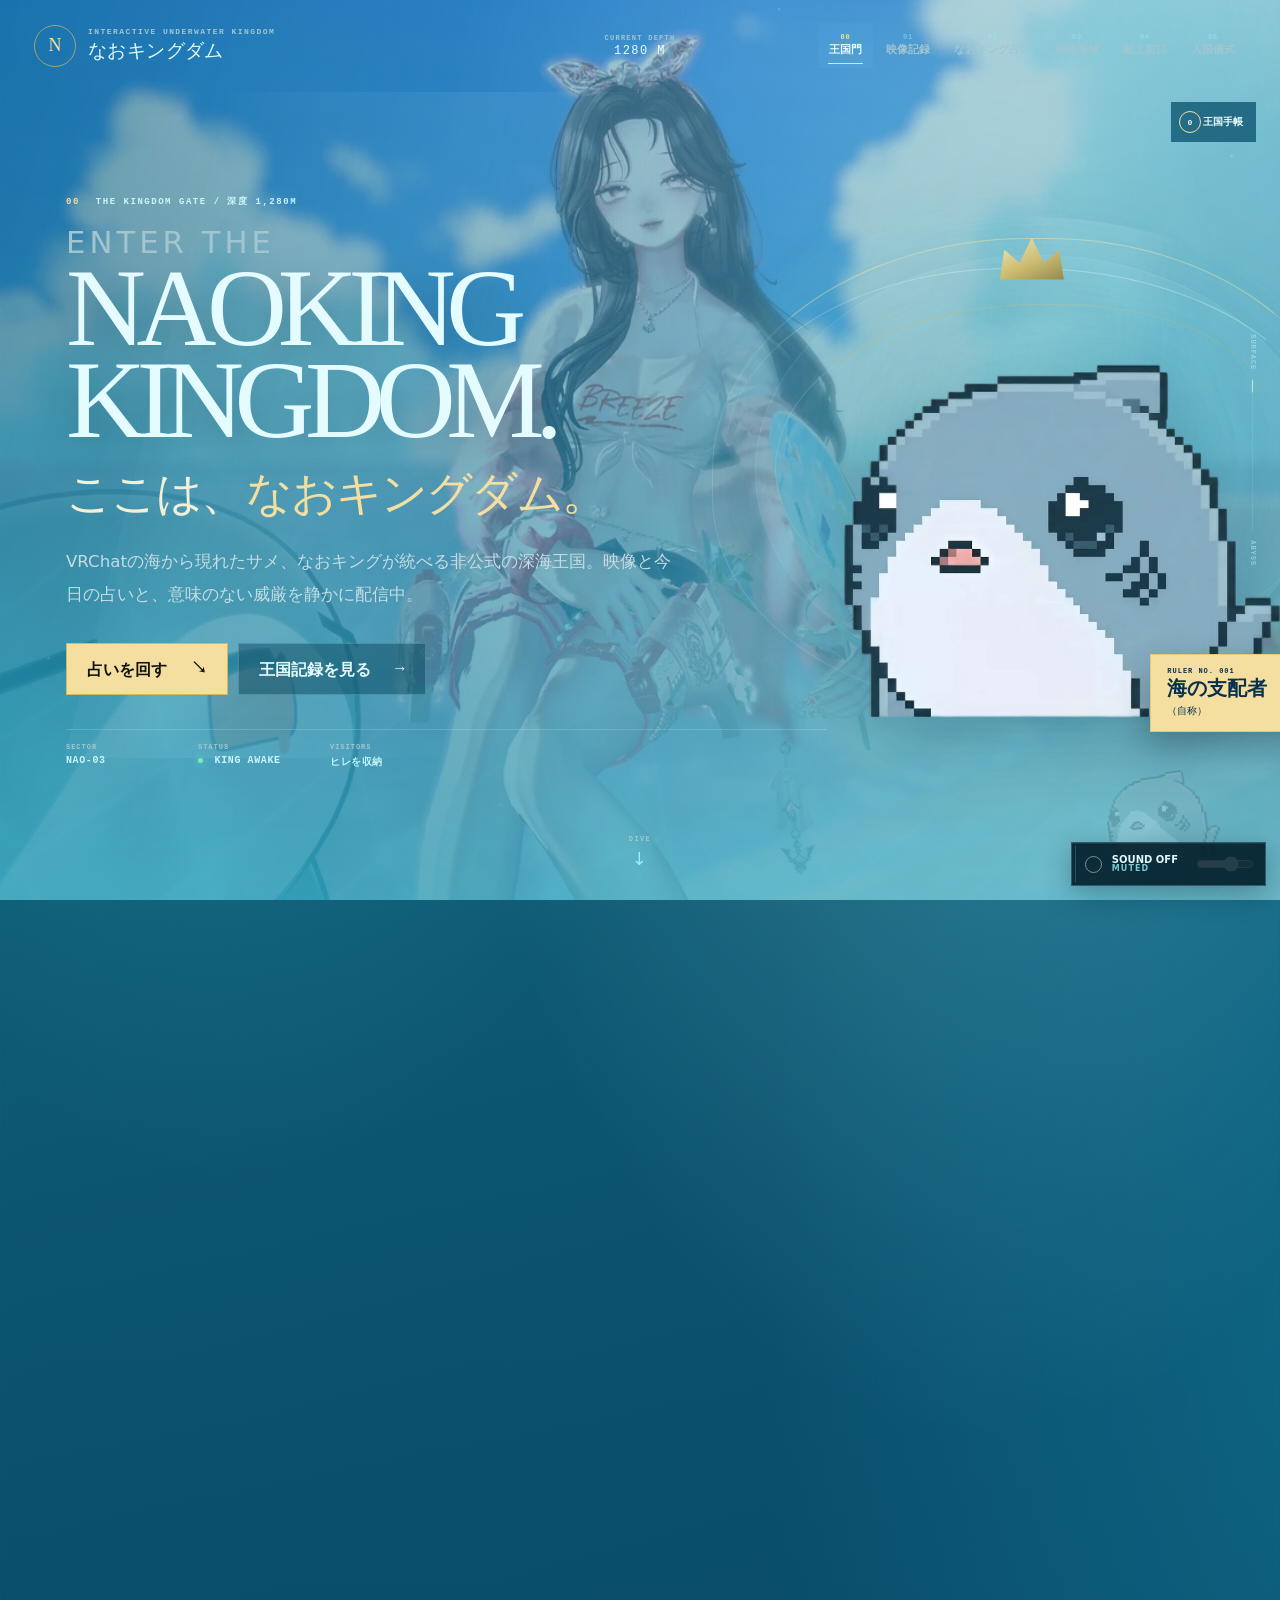
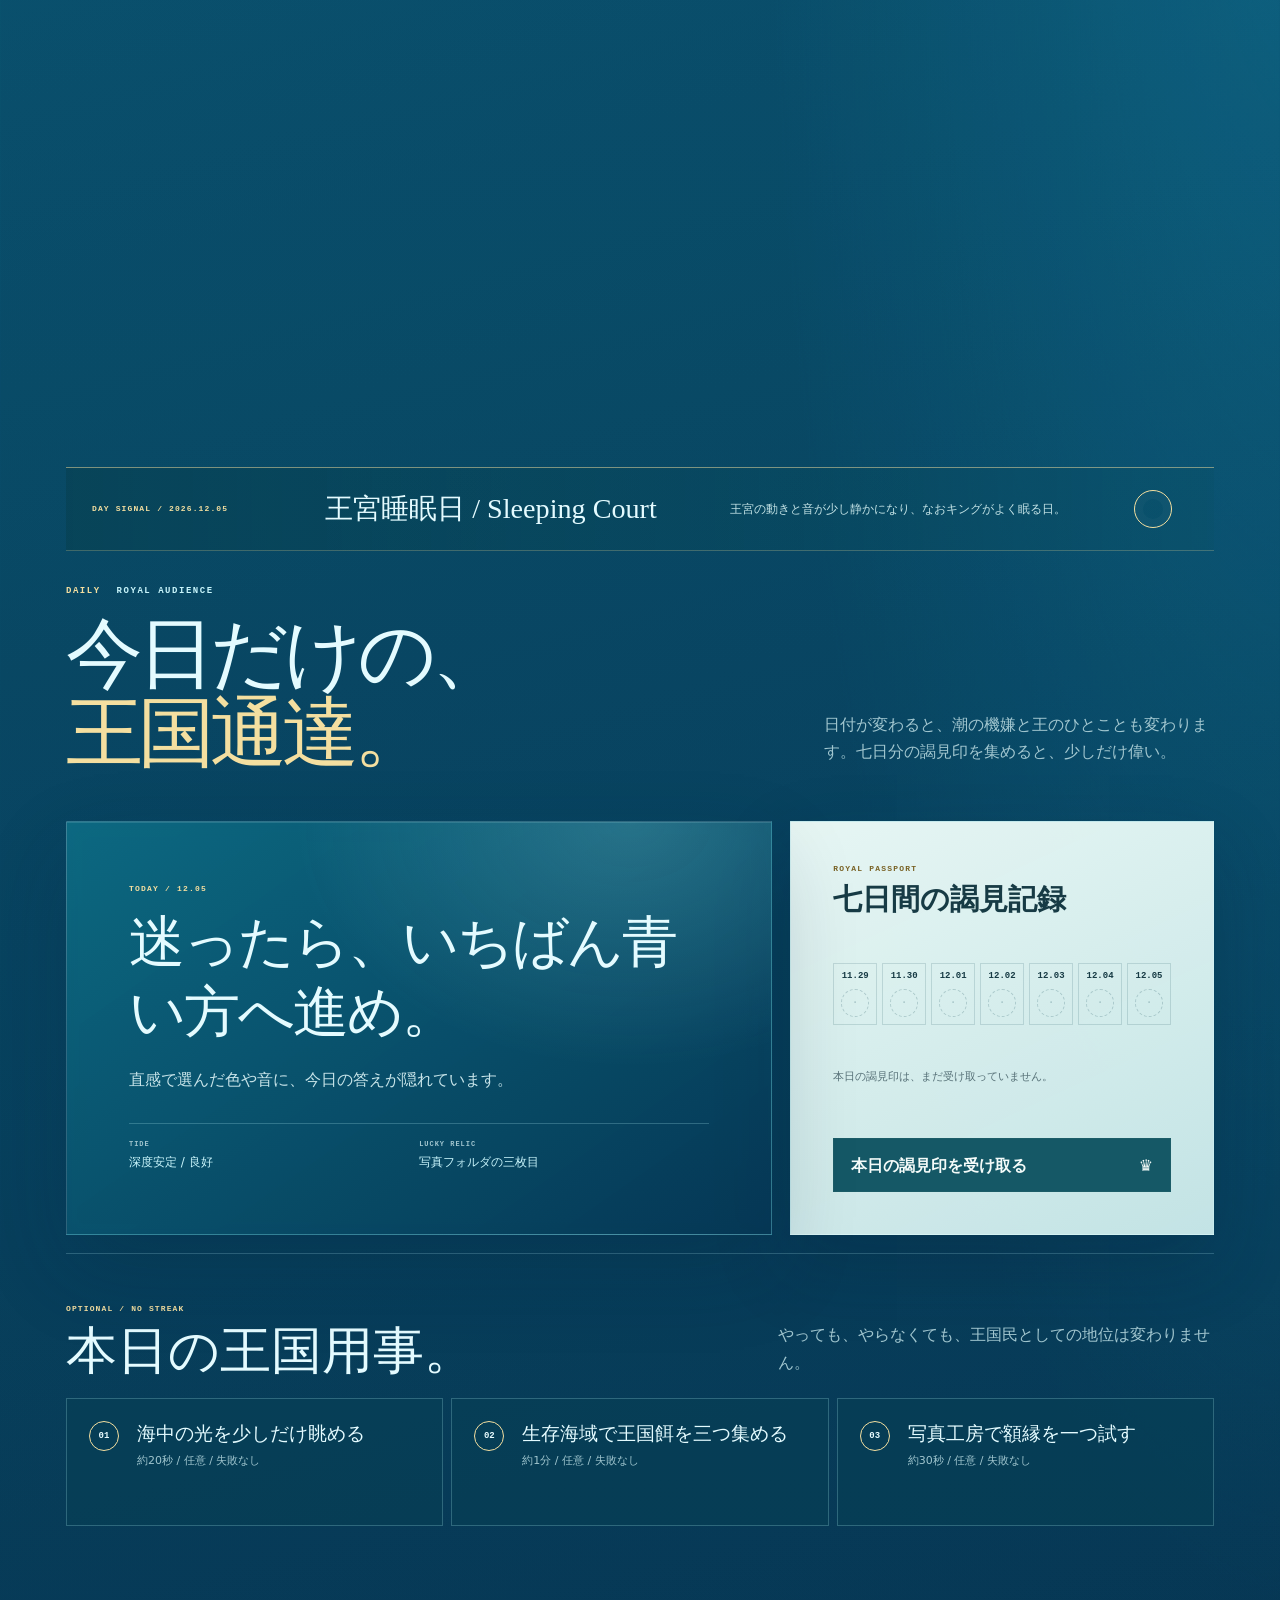
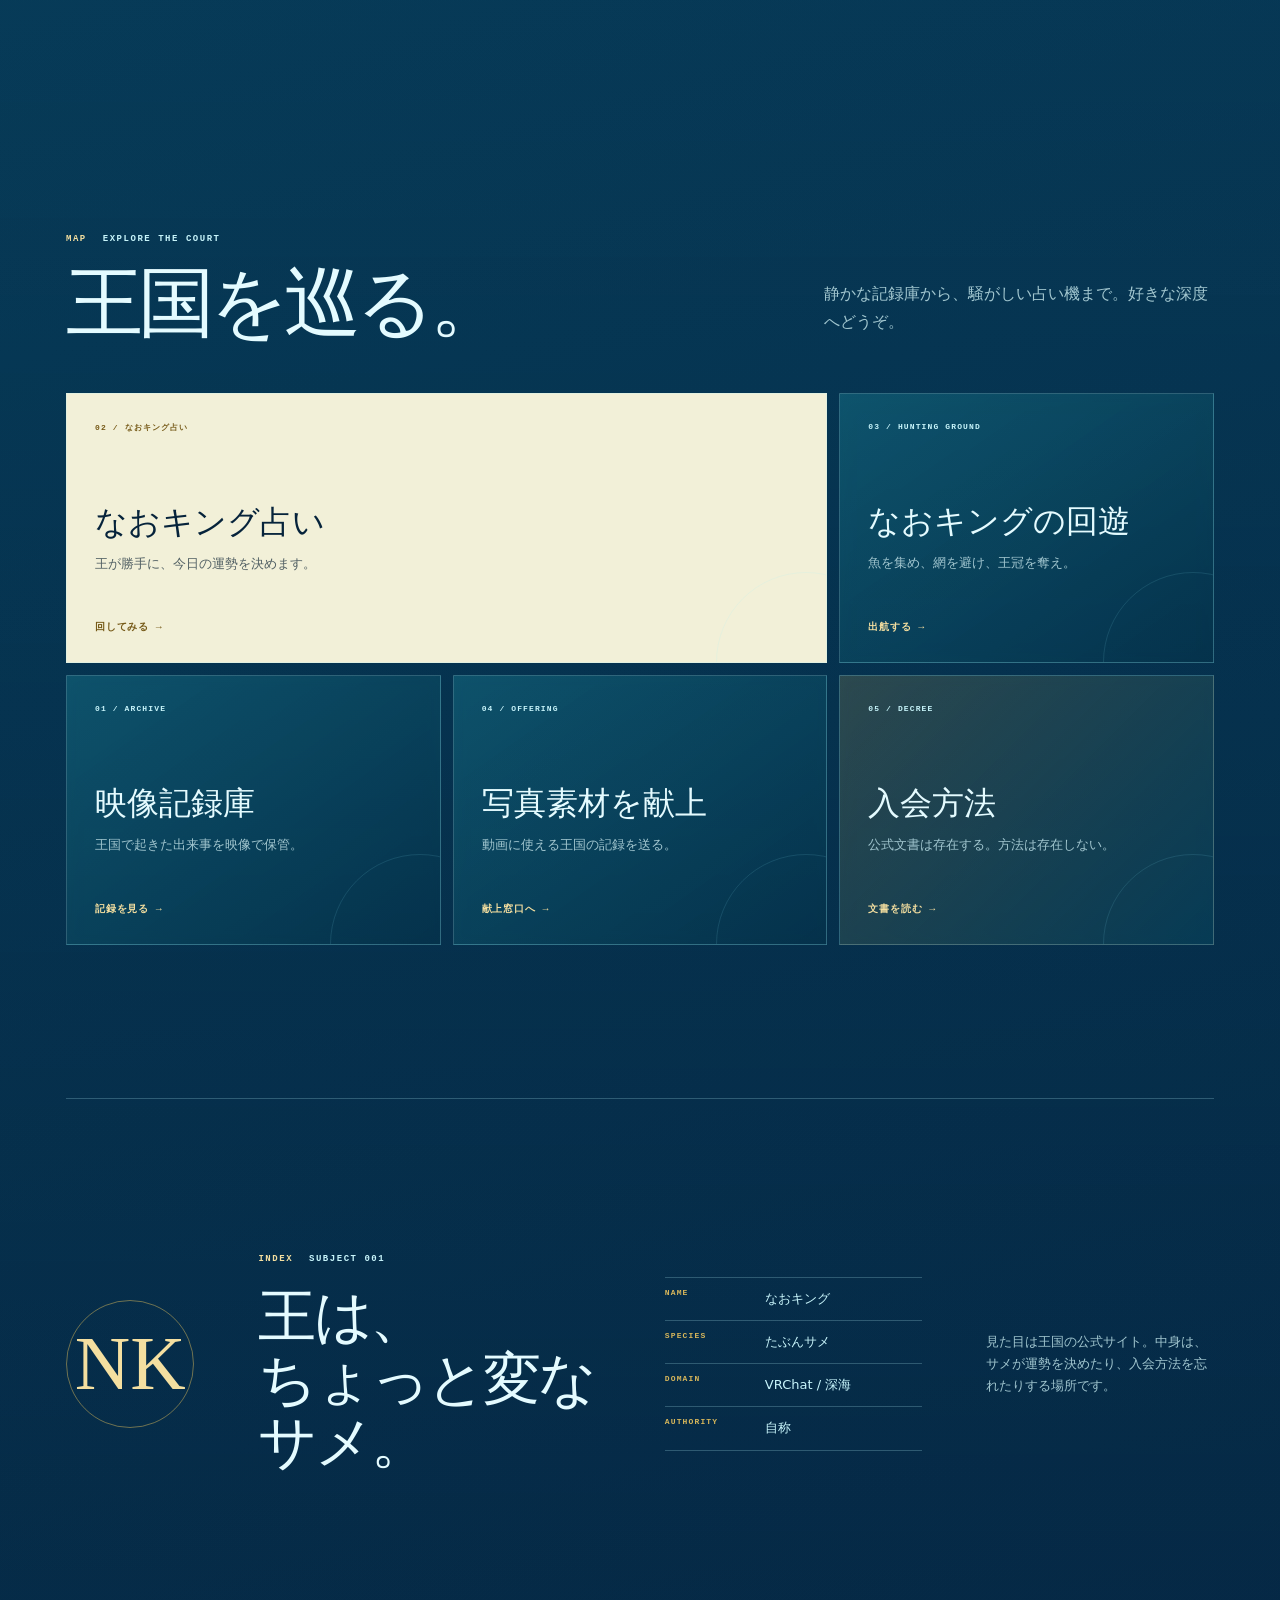
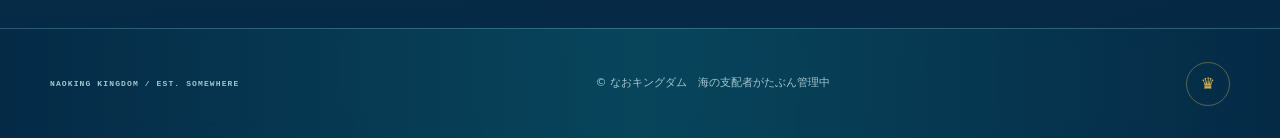
==== commit 79ae8158: "feat: clarify royal oracle presentation" ====
--- a/index.html
+++ b/index.html
@@ -24,10 +24,10 @@
   <link rel="preload" href="assets/backgrounds/vrchat-01.webp" as="image" type="image/webp">
   <link rel="stylesheet" href="deep-sea.css?v=20260831f">
   <link rel="stylesheet" href="kingdom-experience.css?v=20260831f">
-  <link rel="stylesheet" href="roulette.css?v=20260831c">
+  <link rel="stylesheet" href="roulette.css?v=20260831e">
   <link rel="stylesheet" href="roulette-cinematics.css?v=20260831b">
   <link rel="stylesheet" href="deep-sea-game.css?v=20260830g">
-  <link rel="stylesheet" href="kingdom-world.css?v=20260831f">
+  <link rel="stylesheet" href="kingdom-world.css?v=20260831g">
 </head>
 <body data-page="home">
   <noscript><style>.opening{display:none!important}</style><p class="noscript-notice">JavaScriptが無効なため、王国門のみ表示しています。</p></noscript>
@@ -76,7 +76,7 @@
     <nav id="site-nav" aria-label="王国内の移動">
       <button class="nav-link is-active" type="button" data-tab="home"><span>00</span>王国門</button>
       <button class="nav-link" type="button" data-tab="videos"><span>01</span>映像記録</button>
-      <button class="nav-link" type="button" data-tab="fortune"><span>02</span>今日の占い</button>
+      <button class="nav-link" type="button" data-tab="fortune"><span>02</span>なおキング占い</button>
       <button class="nav-link" type="button" data-tab="game"><span>03</span>回遊海域</button>
       <button class="nav-link" type="button" data-tab="submit"><span>04</span>献上窓口</button>
       <button class="nav-link" type="button" data-tab="join"><span>05</span>入国儀式</button>
@@ -97,7 +97,7 @@
           <p class="hero-japanese">ここは、<em>なおキングダム。</em></p>
           <p class="lead">VRChatの海から現れたサメ、なおキングが統べる非公式の深海王国。映像と今日の占いと、意味のない威厳を静かに配信中。</p>
           <div class="hero-actions">
-            <button class="action action-primary" type="button" data-tab="fortune">今日の運勢を見る <span>↘</span></button>
+            <button class="action action-primary" type="button" data-tab="fortune">占いを回す <span>↘</span></button>
             <button class="action action-quiet" type="button" data-tab="videos">王国記録を見る <span>→</span></button>
           </div>
           <dl class="hero-coordinates">
@@ -175,7 +175,7 @@
           <p>静かな記録庫から、騒がしい占い機まで。好きな深度へどうぞ。</p>
         </header>
         <div class="portal-grid">
-          <button class="portal portal-featured" type="button" data-tab="fortune"><span>02 / なおキング占い</span><b>今日の運勢</b><p>王が、あなたの都合を無視して今日の運勢を決めます。</p><i>占いを始める →</i></button>
+          <button class="portal portal-featured" type="button" data-tab="fortune"><span>02 / なおキング占い</span><b>なおキング占い</b><p>王が勝手に、今日の運勢を決めます。</p><i>回してみる →</i></button>
           <button class="portal" type="button" data-tab="game"><span>03 / HUNTING GROUND</span><b>なおキングの回遊</b><p>魚を集め、網を避け、王冠を奪え。</p><i>出航する →</i></button>
           <button class="portal" type="button" data-tab="videos"><span>01 / ARCHIVE</span><b>映像記録庫</b><p>王国で起きた出来事を映像で保管。</p><i>記録を見る →</i></button>
           <button class="portal" type="button" data-tab="submit"><span>04 / OFFERING</span><b>写真素材を献上</b><p>動画に使える王国の記録を送る。</p><i>献上窓口へ →</i></button>
@@ -206,18 +206,18 @@
     </section>
 
     <section class="page" id="fortune" data-depth="4810" data-district="oracle" data-transition="pressure" aria-labelledby="fortune-title" hidden>
-      <div class="page-hero oracle-hero section-frame"><div><p class="kicker"><span>02</span> なおキングの今日の運勢</p><h1 id="fortune-title">今日の<br><em>サメ占い。</em></h1></div><p>ボタンを押すと、なおキングが今日の運勢をひとつ決めます。演出が騒がしくても、最後の結果は変わりません。連打すると王が怒ります。</p><div class="district-mark" aria-hidden="true"><span>4810</span><i></i><i></i><i></i></div></div>
+      <div class="page-hero oracle-hero section-frame"><div><p class="kicker"><span>02</span> ROYAL ORACLE</p><h1 id="fortune-title">なおキング<br><em>占い。</em></h1></div><p>なおキングが、今日の運勢を勝手に決めます。「回す」を一回押して、最後の結果を見るだけです。</p><div class="district-mark" aria-hidden="true"><span>4810</span><i></i><i></i><i></i></div></div>
       <div class="oracle-layout section-frame">
         <div class="fortune-card" id="card">
-          <div class="machine-plate"><span>なおキング占い機 // 3号</span><i>準備OK</i></div>
+          <div class="machine-plate"><span>なおキング占い</span><i>準備OK</i></div>
           <div class="roulette-marquee" aria-hidden="true"><i></i><i></i><i></i><i></i><i></i><i></i><i></i><i></i><i></i><i></i><i></i><i></i></div>
-          <div class="slot-window" id="slot" aria-label="なおキングの今日の運勢"><div class="pointer" aria-hidden="true">▼</div><div class="roulette-flare" aria-hidden="true"></div><div class="slot-reel" id="reel"><div class="shark-tile"><img class="shark-face" id="shark" src="assets/characters/naoking-1.webp" alt="なおキング"></div></div></div>
-          <p class="roulette-status" id="roulette-status">占う準備はできています</p>
-          <div class="result" aria-live="polite" aria-busy="false"><span>今日の結果</span><strong id="fortune-name">海の支配者</strong><p id="message">ボタンを押せ。王であるなおキングが、勝手に今日の運勢を決めてやる。</p></div>
-          <button type="button" id="spin"><span>今日の運勢を占う</span><small>一回だけ押してね</small></button>
-          <p class="footnote">※ 結果への苦情は受け付けません。なおキングは王なので。</p><div class="blast" id="blast" hidden><b>連打を発見</b><span>おい、何回も押すな。</span></div>
-        </div>
-        <aside class="oracle-notes"><header><span>かんたんな遊び方</span><b>占う前に読んでね</b></header><ol><li><span>01</span><p>深呼吸する。たぶん意味はない。</p></li><li><span>02</span><p>ボタンは一回だけ押す。王を急かすな。</p></li><li><span>03</span><p>出た結果を受け入れる。苦情は海へ流せ。</p></li></ol><div class="oracle-history"><span>最近の結果</span><ul id="fortune-history"><li>まだ占っていません</li></ul></div><p class="oracle-odds"><i></i>特別な演出が出ても、結果の当たりやすさは変わりません。</p></aside>
+          <div class="slot-window" id="slot" aria-label="今日の運勢を決めるルーレット"><div class="pointer" aria-hidden="true">▼</div><div class="roulette-flare" aria-hidden="true"></div><div class="slot-reel" id="reel"><div class="shark-tile"><img class="shark-face" id="shark" src="assets/characters/naoking-1.webp" alt="なおキング"></div></div></div>
+          <p class="roulette-status" id="roulette-status">いつでも回せます</p>
+          <div class="result" aria-label="今日の運勢の結果" aria-live="polite" aria-busy="false"><span>今日の運勢</span><strong id="fortune-name">まだ回していません</strong><p id="message">「回す」を押すと、今日の運勢が出ます。</p></div>
+          <button type="button" id="spin"><span>回す</span><small>一回だけ押してね</small></button>
+          <p class="footnote">※ 文句を言っても王は聞きません。</p><div class="blast" id="blast" hidden><b>押しすぎ</b><span>何回も押すな。王は一回で分かる。たぶん。</span></div>
+        </div>
+        <aside class="oracle-notes"><header><span>遊び方</span><b>これだけです</b></header><ol><li><span>01</span><p>「回す」を一回押す。</p></li><li><span>02</span><p>なおキングが何かやらかす。</p></li><li><span>03</span><p>最後に出た運勢を見る。</p></li></ol><div class="oracle-history"><span>前の結果</span><ul id="fortune-history"><li>まだ結果はありません</li></ul></div><p class="oracle-odds"><i></i>演出が派手でも、最後に出る運勢が結果です。</p></aside>
       </div>
     </section>
 
@@ -293,6 +293,6 @@
     </div>
   </dialog>
 
-  <script src="signature-water.js?v=20260830f" defer></script><script src="site.js?v=20260831f" defer></script><script src="photo-catalog.js?v=20260831f" defer></script><script src="photo-background.js?v=20260831f" defer></script><script src="royal-abyss-lens.js?v=20260830h" defer></script><script src="kingdom-world-data.js?v=20260831g" defer></script><script src="kingdom-experience.js?v=20260831f" defer></script><script src="kingdom-audio.js?v=20260831f" defer></script><script src="roulette-audio.js?v=20260831b" defer></script><script src="kingdom-world.js?v=20260831f" defer></script><script src="submission.js?v=20260824d" defer></script><script src="roulette-entertainment.js?v=20260831c" defer></script><script src="roulette-cinematics.js?v=20260831b" defer></script><script src="roulette-controller.js?v=20260831e" defer></script><script src="deep-sea-game.js?v=20260831a" defer></script>
+  <script src="signature-water.js?v=20260830f" defer></script><script src="site.js?v=20260831f" defer></script><script src="photo-catalog.js?v=20260831f" defer></script><script src="photo-background.js?v=20260831f" defer></script><script src="royal-abyss-lens.js?v=20260830h" defer></script><script src="kingdom-world-data.js?v=20260831g" defer></script><script src="kingdom-experience.js?v=20260831f" defer></script><script src="kingdom-audio.js?v=20260831f" defer></script><script src="roulette-audio.js?v=20260831c" defer></script><script src="kingdom-world.js?v=20260831f" defer></script><script src="submission.js?v=20260824d" defer></script><script src="roulette-entertainment.js?v=20260831d" defer></script><script src="roulette-cinematics.js?v=20260831c" defer></script><script src="roulette-controller.js?v=20260831f" defer></script><script src="deep-sea-game.js?v=20260831a" defer></script>
 </body>
 </html>
--- a/roulette.css
+++ b/roulette.css
@@ -32,7 +32,7 @@
 }
 
 #fortune .oracle-hero::after {
-  content: "なおキング占い  /  サメ5匹で判定  /  深さ4810M";
+  content: "";
   position: absolute;
   right: max(28px, calc((100vw - 1180px) / 2));
   bottom: 30px;
@@ -860,11 +860,11 @@
 /* News occupies the top of the site and carries a real ticker silhouette. */
 .oracle-chaos-stage.scene-news{place-items:start center;padding-top:clamp(68px,10vh,104px)}
 .oracle-chaos-stage.scene-news .oracle-chaos-panel{grid-template-columns:120px 1fr 130px;width:100%;min-height:190px;border-inline:0;background:linear-gradient(100deg,rgba(0,42,65,.98),rgba(3,18,42,.96))}
-.oracle-chaos-stage.scene-news .oracle-chaos-panel::after{content:"速報  •  占いはまだ回っています  •  王は現場にいません  •  ";position:absolute;left:0;right:0;bottom:0;padding:9px;background:#c8f1ec;color:#073543;font:800 9px var(--mono);letter-spacing:.14em;white-space:nowrap;animation:oracle-news-ticker 5s linear infinite}
+.oracle-chaos-stage.scene-news .oracle-chaos-panel::after{content:"速報  •  占い中  •  なおキングは逃げました  •  ";position:absolute;left:0;right:0;bottom:0;padding:9px;background:#c8f1ec;color:#073543;font:800 9px var(--mono);letter-spacing:.14em;white-space:nowrap;animation:oracle-news-ticker 5s linear infinite}
 .oracle-chaos-stage.scene-news .oracle-chaos-panel>b{color:#ff817b;font-size:38px;letter-spacing:.05em}
 
 .oracle-chaos-stage.scene-council .oracle-chaos-panel{grid-template-columns:210px 1fr 120px;width:min(94vw,1120px);background:linear-gradient(90deg,rgba(6,35,46,.97) 0 31%,rgba(18,49,55,.97) 31% 34%,rgba(4,25,43,.97) 34% 66%,rgba(18,49,55,.97) 66% 69%,rgba(6,35,46,.97) 69%)}
-.oracle-chaos-stage.scene-council .oracle-chaos-panel::before{content:"王のおきて その1     その2     その3";position:absolute;top:13px;left:3%;right:3%;color:rgba(190,237,238,.28);font:700 8px var(--mono);letter-spacing:.16em;text-align:center;word-spacing:11vw}
+.oracle-chaos-stage.scene-council .oracle-chaos-panel::before{content:"だれから止める？     まだ相談中     決まりません";position:absolute;top:13px;left:3%;right:3%;color:rgba(190,237,238,.28);font:700 8px var(--mono);letter-spacing:.16em;text-align:center;word-spacing:11vw}
 .oracle-chaos-stage.scene-council .oracle-chaos-panel>b{animation:oracle-council-gavel .58s cubic-bezier(.3,.8,.2,1) both}
 
 .oracle-chaos-stage.scene-sixth .oracle-chaos-panel{grid-template-columns:180px 1fr 150px;transform:rotate(-.7deg);border-style:dashed}
@@ -925,7 +925,7 @@
 .oracle-chaos-stage.scene-crown-chase .oracle-chaos-panel>b{color:#ffe38d;animation:oracle-crown-sprint 1.25s ease-in-out both}
 
 .oracle-chaos-stage.scene-royal-trial .oracle-chaos-panel{grid-template-columns:210px minmax(280px,1fr) 150px;width:min(92vw,980px);border:7px double rgba(205,236,220,.24);background:linear-gradient(90deg,rgba(17,44,50,.98) 0 29%,rgba(4,25,42,.98) 29% 71%,rgba(17,44,50,.98) 71%)}
-.oracle-chaos-stage.scene-royal-trial .oracle-chaos-panel::before{content:"文句を言う人       王様       言い返す人";position:absolute;top:12px;inset-inline:4%;color:rgba(204,241,232,.25);font:700 8px var(--mono);letter-spacing:.16em;text-align:center;word-spacing:8vw}
+.oracle-chaos-stage.scene-royal-trial .oracle-chaos-panel::before{content:"あなた       なおキング       まだケンカ中";position:absolute;top:12px;inset-inline:4%;color:rgba(204,241,232,.25);font:700 8px var(--mono);letter-spacing:.16em;text-align:center;word-spacing:8vw}
 .oracle-chaos-stage.scene-royal-trial .oracle-chaos-panel>b{color:#e7d398;animation:oracle-trial-gavel 1.1s cubic-bezier(.2,.8,.2,1) both}
 
 /*
@@ -948,7 +948,7 @@
 .oracle-chaos-stage.scene-news-live{padding:66px 0 0;place-items:start stretch;background:#021725}
 .oracle-chaos-stage.scene-news-live::before{background:repeating-linear-gradient(180deg,rgba(220,251,255,.035) 0 1px,transparent 1px 5px),linear-gradient(110deg,rgba(0,80,105,.9),rgba(0,13,31,.98));animation:oracle-crt-roll 1.8s steps(8,end) both}
 .oracle-chaos-stage.scene-news-live .oracle-chaos-panel{justify-self:stretch;width:100%;min-height:230px;border-inline:0;background:linear-gradient(90deg,rgba(3,40,62,.99),rgba(2,20,38,.96) 62%,rgba(64,18,33,.94));clip-path:polygon(0 0,100% 0,100% 83%,62% 83%,58% 100%,0 100%)}
-.oracle-chaos-stage.scene-news-live .oracle-chaos-panel::after{content:"生放送 01   王冠がない   カメラ04   まだ確認中   生放送 01   ";position:absolute;bottom:0;inset-inline:0;padding:9px;background:#e04d59;color:white;font:900 10px var(--mono);letter-spacing:.13em;white-space:nowrap;animation:oracle-news-ticker 5s linear infinite}
+.oracle-chaos-stage.scene-news-live .oracle-chaos-panel::after{content:"生放送  •  王冠がない  •  まだ探してる  •  ";position:absolute;bottom:0;inset-inline:0;padding:9px;background:#e04d59;color:white;font:900 10px var(--mono);letter-spacing:.13em;white-space:nowrap;animation:oracle-news-ticker 5s linear infinite}
 .scene-news-live .oracle-event-props>i{width:24vw;height:18vh;border:1px solid rgba(154,236,244,.24);background:repeating-linear-gradient(180deg,rgba(195,248,250,.05) 0 1px,transparent 1px 4px),rgba(3,34,51,.72);opacity:.56;animation:oracle-camera-feed 1.1s steps(4,end) both}
 .scene-news-live .oracle-event-props>i:nth-child(1){left:3%;bottom:8%}.scene-news-live .oracle-event-props>i:nth-child(2){left:29%;bottom:5%;animation-delay:.12s}.scene-news-live .oracle-event-props>i:nth-child(3){right:21%;bottom:8%;animation-delay:.24s}.scene-news-live .oracle-event-props>i:nth-child(4){right:-4%;bottom:4%;animation-delay:.36s}
 
@@ -959,7 +959,7 @@
 .scene-commercial-takeover .oracle-event-props>i{top:15%;width:18vw;height:62vh;border:6px double rgba(255,245,179,.38);background:repeating-linear-gradient(45deg,rgba(255,255,255,.05) 0 10px,transparent 10px 20px),#125766;opacity:.9;transform-origin:left;animation:oracle-studio-wall-fold 2s cubic-bezier(.2,.72,.18,1) both}
 .scene-commercial-takeover .oracle-event-props>i:nth-child(1){left:-3%}.scene-commercial-takeover .oracle-event-props>i:nth-child(2){right:-3%;transform-origin:right;animation-direction:reverse}
 .scene-commercial-takeover .oracle-event-props>b{right:7%;top:14%;opacity:1;color:#f8f0a2;font:900 34px/1 var(--display);transform:rotate(9deg);animation:oracle-cheap-price 1.2s steps(4,end) both}
-.scene-commercial-takeover .oracle-event-props>b::before{content:"¥0?"}
+.scene-commercial-takeover .oracle-event-props>b::before{content:"値段未定"}
 
 /* Repair: detached parts use gravity; the machine folds apart in Z space. */
 .oracle-chaos-stage.scene-repair-disaster::before{background:repeating-linear-gradient(135deg,rgba(246,202,77,.08) 0 18px,transparent 18px 36px),linear-gradient(rgba(1,17,30,.84),rgba(1,13,25,.98))}
@@ -1482,14 +1482,14 @@
 /* 01 — seven witness registry: a wide evidentiary cage with a blinking extra cell. */
 .oracle-chaos-stage.scene-seventh-witness::before { background:repeating-linear-gradient(90deg,rgba(133,235,243,.055) 0 calc(14.285% - 1px),rgba(196,250,251,.22) calc(14.285% - 1px) 14.285%),linear-gradient(180deg,rgba(1,17,34,.5),rgba(1,10,25,.95));backdrop-filter:blur(3px); }
 .oracle-chaos-stage.scene-seventh-witness .oracle-chaos-panel { grid-template-columns:minmax(150px,220px) minmax(300px,1fr) minmax(110px,160px);width:min(96vw,1180px);min-height:310px;border:2px solid rgba(161,239,244,.34);background:linear-gradient(90deg,rgba(4,38,53,.97),rgba(2,18,35,.98));clip-path:polygon(0 8%,4% 8%,4% 0,96% 0,96% 8%,100% 8%,100% 92%,96% 92%,96% 100%,4% 100%,4% 92%,0 92%); }
-.oracle-chaos-stage.scene-seventh-witness .oracle-chaos-panel::before { content:"サメ 01  ·  02  ·  03  ·  04  ·  05  ·  06  ·  07 未登録";position:absolute;top:12px;inset-inline:5%;color:rgba(201,248,250,.48);font:700 8px var(--mono);letter-spacing:.17em;white-space:nowrap;text-align:center; }
+.oracle-chaos-stage.scene-seventh-witness .oracle-chaos-panel::before { content:"サメ 1  ·  2  ·  3  ·  4  ·  5  ·  6  ·  7匹目はどこ？";position:absolute;top:12px;inset-inline:5%;color:rgba(201,248,250,.48);font:700 8px var(--mono);letter-spacing:.17em;white-space:nowrap;text-align:center; }
 .oracle-chaos-stage.scene-seventh-witness .oracle-chaos-panel::after { content:"";position:absolute;inset:42px 2% 16px;z-index:-1;background:repeating-linear-gradient(90deg,transparent 0 calc(14.285% - 1px),rgba(159,239,243,.16) calc(14.285% - 1px) 14.285%); }
 .scene-seventh-witness .oracle-chaos-image { animation:oracle-scene-witness-scan 1.2s steps(7,end) both; }
 .scene-seventh-witness.phase-twist .oracle-chaos-panel { animation:oracle-scene-seventh-expand 1.28s cubic-bezier(.15,.82,.18,1) both; }
 .scene-seventh-witness .oracle-event-props>i { top:19%;width:9.5vw;height:58%;border:1px solid rgba(171,242,246,.2);background:repeating-linear-gradient(180deg,rgba(175,245,248,.08) 0 1px,transparent 1px 7px); }
 .scene-seventh-witness .oracle-event-props>i:nth-child(1){left:4%}.scene-seventh-witness .oracle-event-props>i:nth-child(2){left:17%}.scene-seventh-witness .oracle-event-props>i:nth-child(3){right:17%}.scene-seventh-witness .oracle-event-props>i:nth-child(4){right:4%;border-color:rgba(255,221,119,.5);animation:oracle-scene-witness-alert .38s steps(2,end) infinite}
 .scene-seventh-witness .oracle-event-props>b { right:4%;top:11%;color:#ffe28a;font:900 clamp(28px,5vw,68px)/1 var(--mono);animation:oracle-scene-witness-alert .38s steps(2,end) infinite; }
-.scene-seventh-witness .oracle-event-props>b::before { content:"07?"; }
+.scene-seventh-witness .oracle-event-props>b::before { content:"7匹目？"; }
 .scene-seventh-witness .oracle-event-props>span { left:0;right:0;top:24%;height:2px;background:rgba(202,252,255,.72);box-shadow:0 0 18px rgba(125,235,244,.55);animation:oracle-scene-registry-scan 1.35s linear infinite; }
 
 /* 02 — evacuation: the image physically leaves a vacancy and the cage closes behind it. */
@@ -2006,3 +2006,31 @@
   .oracle-chaos-stage.phase-twist.outcome-loss .oracle-chaos-panel { translate:0 7vh;rotate:-2deg;filter:saturate(.35)!important; }
   .oracle-chaos-stage.phase-twist.outcome-revival .oracle-chaos-panel { box-shadow:0 0 0 10px rgba(194,250,252,.05),0 0 70px rgba(137,240,246,.18); }
 }
+
+/* Copy must stay readable even when the theatre compresses for a phone. */
+.machine-plate { font-size:9px; }
+.oracle-machine-identity > small { font-size:10px; line-height:1.35; }
+.oracle-tier-badge { font-size:10px; }
+.oracle-route-readout > span,
+.oracle-route-readout > small { font-size:12px; line-height:1.4; }
+.oracle-phase-rail > i::after { font-size:8px; }
+.roulette-status { font-size:11px; line-height:1.4; letter-spacing:.04em; }
+.result > span { font-size:10px; }
+.fortune-card > #spin > small { font-size:10px; line-height:1.35; }
+.oracle-history li small { font-size:10px; line-height:1.45; }
+
+@media (max-width: 620px) {
+  .oracle-machine-identity > small { font-size:10px; }
+  .oracle-tier-badge { font-size:10px; }
+  .oracle-route-readout > span,
+  .oracle-route-readout > small { font-size:12px; line-height:1.35; }
+  .oracle-phase-rail > i::after { font-size:9px; letter-spacing:.02em; }
+  .roulette-status { font-size:12px; line-height:1.35; letter-spacing:.025em; }
+  .oracle-takeover > small { font-size:12px; line-height:1.4; }
+  .oracle-chaos-copy small { font-size:10px; letter-spacing:.07em; }
+  .oracle-chaos-copy > span,
+  .oracle-chaos-stage:is(.scene-seventh-witness,.scene-witness-evacuation,.scene-accordion-reel,.scene-naoking-race,.scene-royal-school-dash,.scene-realistic-deep-dive,.scene-portal-panic,.scene-machine-power-cycle,.scene-oracle-ui-collapse,.scene-golden-ocean-jackpot,.scene-fish-celebration-jackpot,.scene-abyss-dawn-jackpot,.scene-naoking-overload-jackpot) .oracle-chaos-copy > span { font-size:12px!important; line-height:1.45; }
+  .oracle-chaos-action { font-size:12px; line-height:1.35; }
+  .oracle-chaos-stage.scene-news .oracle-chaos-panel::after,
+  .oracle-chaos-stage.scene-news-live .oracle-chaos-panel::after { font-size:10px; }
+}
--- a/kingdom-world.css
+++ b/kingdom-world.css
@@ -269,7 +269,7 @@
 
 /* Moving characters never capture input; compact/reduced fallbacks become deliberate discoveries. */
 .kingdom-actor { position: fixed; z-index: 3; right: -180px; bottom: 6vh; width: 150px; pointer-events: none; opacity: 0; filter: saturate(.7) drop-shadow(0 20px 25px rgba(0,0,0,.3)); transform: translate3d(0, 0, 0); }
-.kingdom-actor img { display: block; width: 100%; }
+.kingdom-actor img { display: block; width: 100%; height: auto; object-fit: contain; }
 .kingdom-actor span { position: absolute; right: 64%; bottom: 9%; width: 110px; height: 1px; background: linear-gradient(90deg, transparent, color-mix(in srgb, var(--district-accent) 45%, transparent)); }
 .kingdom-actor.is-crossing { animation: actor-crossing 8s var(--ease-water) both; }
 .kingdom-actor.is-peeking { right: -62px; bottom: 18%; opacity: .55; animation: actor-peek 5.2s ease-in-out both; }
